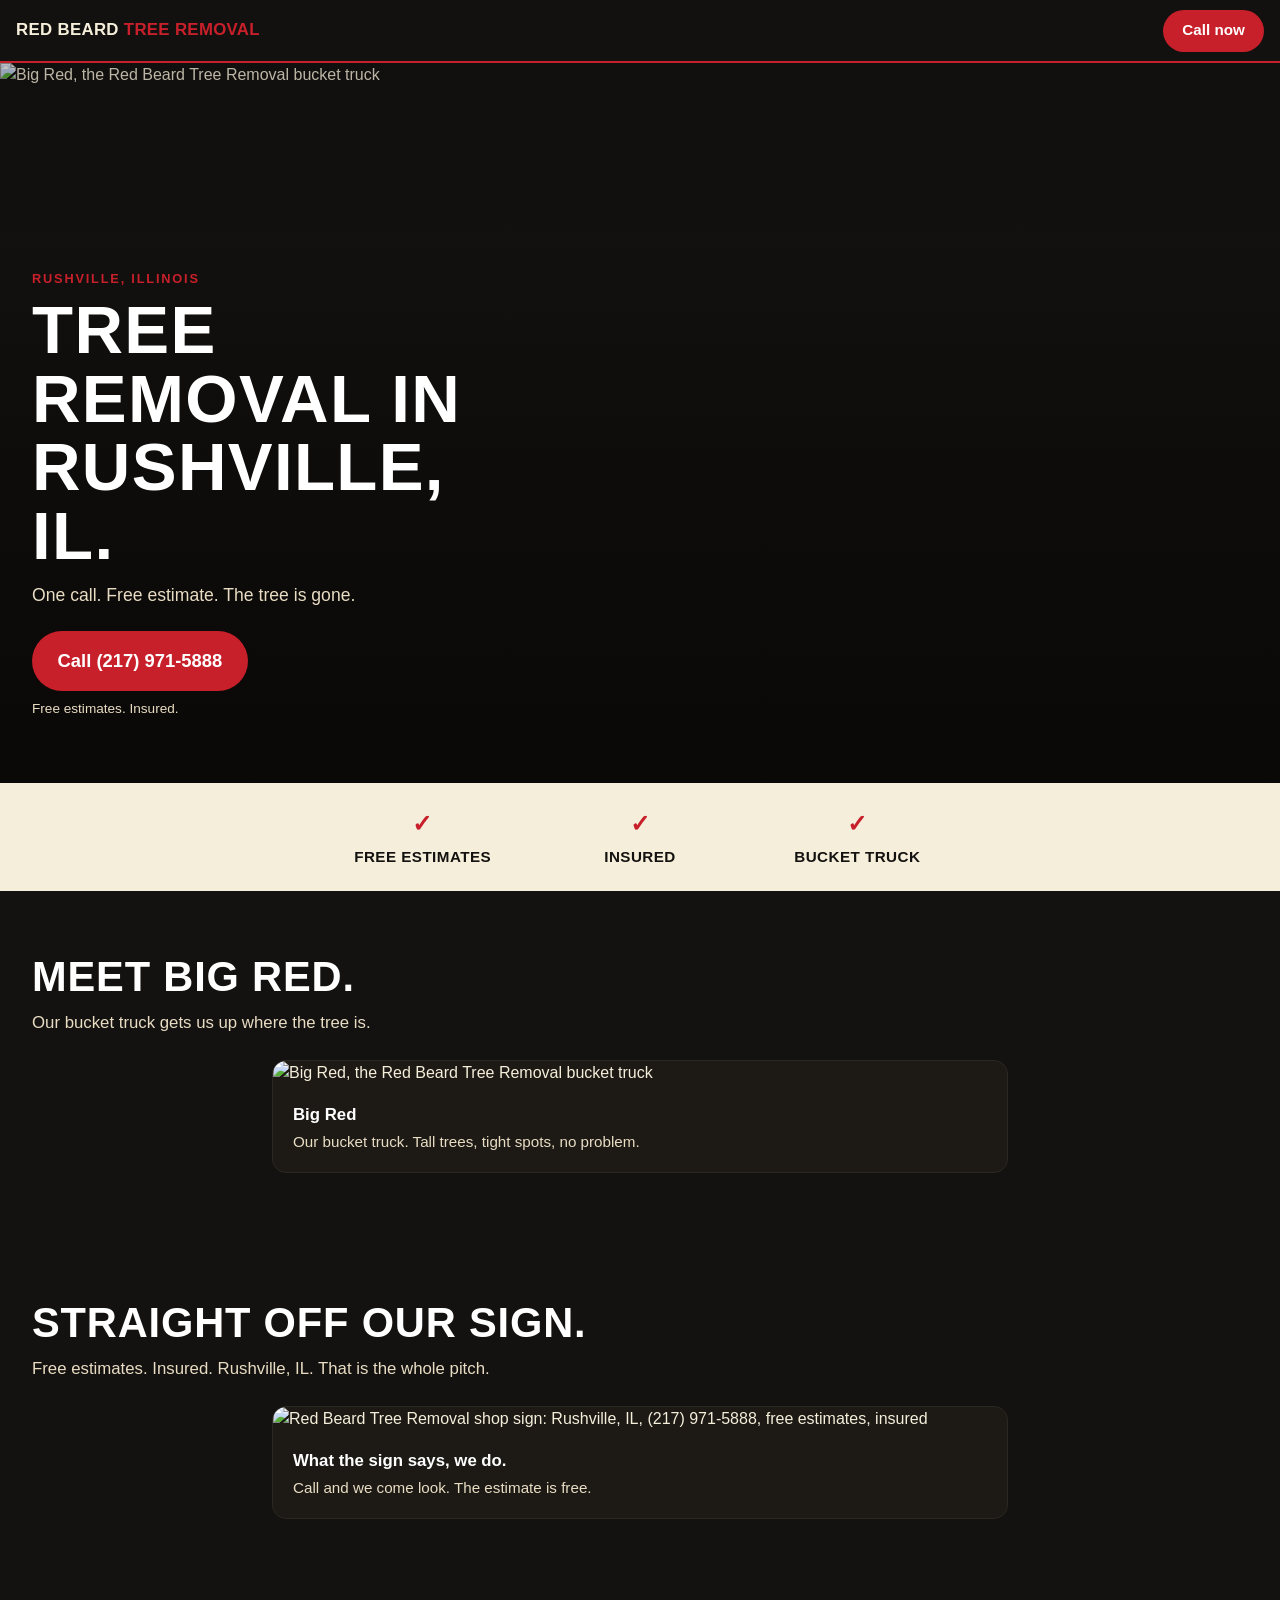
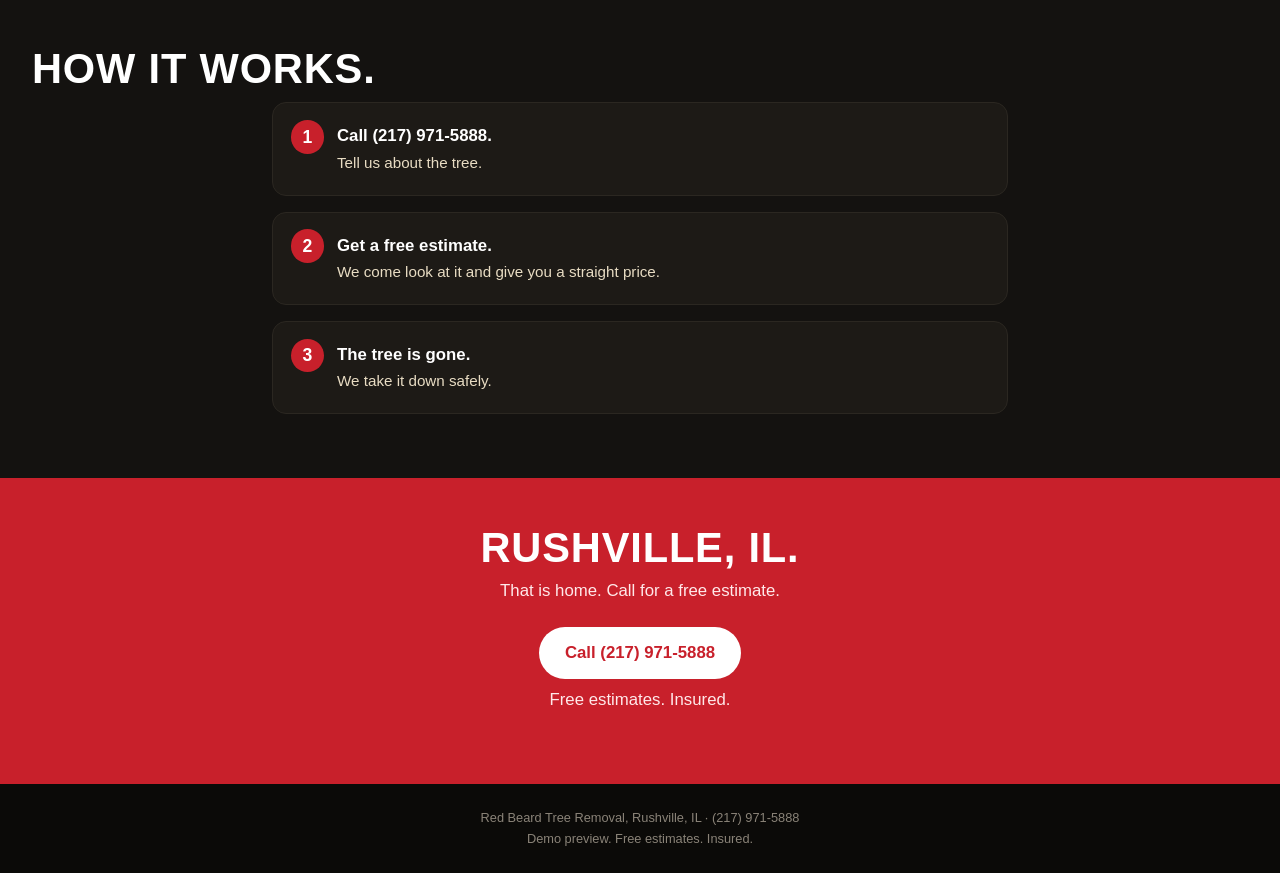
==== index.html @ f2ed649a "demo: index.html" ====
<!DOCTYPE html>
<html lang="en">
<head>
<meta charset="utf-8">
<meta name="viewport" content="width=device-width, initial-scale=1">
<title>Red Beard Tree Removal, Rushville IL. Free Estimates, Insured</title>
<meta name="description" content="Tree removal in Rushville, IL. Free estimates. Insured. Call (217) 971-5888.">
<style>
:root{
  --ink:#141210;
  --ink-soft:#1d1a16;
  --red:#c8202b;
  --red-dark:#9e1620;
  --cream:#f5eeda;
  --cream-dim:#e8dcc3;
  --paper:#faf6ea;
  --radius:14px;
}
*{box-sizing:border-box;margin:0;padding:0}
html{-webkit-text-size-adjust:100%}
body{
  font-family:-apple-system,BlinkMacSystemFont,"Segoe UI",Roboto,Helvetica,Arial,sans-serif;
  background:var(--ink);
  color:var(--cream);
  line-height:1.5;
}
.sign-font{
  font-family:"Arial Narrow","Helvetica Neue Condensed Bold",Impact,Haettenschweiler,"Franklin Gothic Medium",sans-serif;
  font-stretch:condensed;
  letter-spacing:.02em;
}

/* Sticky top bar: wordmark + always-visible call button (NOTHIN' pattern) */
.topbar{
  position:sticky;top:0;z-index:50;
  display:flex;align-items:center;justify-content:space-between;
  gap:.75rem;padding:.6rem 1rem;
  background:rgba(20,18,16,.96);
  border-bottom:2px solid var(--red);
}
.brand{font-size:1.05rem;font-weight:800;color:var(--cream);text-transform:uppercase;line-height:1.1}
.brand span{color:var(--red)}
.btn{
  display:inline-block;text-decoration:none;text-align:center;cursor:pointer;
  background:var(--red);color:#fff;font-weight:800;
  padding:.85rem 1.6rem;border-radius:999px;font-size:1.05rem;border:0;
  transition:background .15s ease;
}
.btn:hover,.btn:active{background:var(--red-dark)}
.btn-call{padding:.6rem 1.2rem;font-size:.95rem;white-space:nowrap}
.reassure{font-size:.85rem;color:var(--cream-dim);margin-top:.5rem}

/* Hero: their truck photo, full-bleed on mobile */
.hero{position:relative;min-height:88svh;display:flex;align-items:flex-end;overflow:hidden}
.hero img.hero-img{position:absolute;inset:0;width:100%;height:100%;object-fit:cover;object-position:center top}
.hero::after{
  content:"";position:absolute;inset:0;
  background:linear-gradient(to top,rgba(10,8,6,.94) 0%,rgba(10,8,6,.55) 45%,rgba(10,8,6,.15) 75%,rgba(10,8,6,.25) 100%);
}
.hero-copy{position:relative;z-index:2;padding:2rem 1.25rem 3rem;max-width:34rem}
.kicker{color:var(--red);font-weight:800;text-transform:uppercase;letter-spacing:.14em;font-size:.8rem;margin-bottom:.5rem}
h1{font-size:clamp(2.6rem,11vw,4.2rem);font-weight:800;line-height:1.02;text-transform:uppercase;color:#fff;margin-bottom:.75rem}
.hero-sub{font-size:1.1rem;color:var(--cream-dim);margin-bottom:1.4rem;max-width:26rem}
.hero-cta .btn{width:100%;font-size:1.15rem;padding:1rem 1.6rem}

/* Trust strip: only verified claims */
.trust{background:var(--cream);color:var(--ink);padding:1.4rem 1.25rem}
.trust ul{list-style:none;display:grid;grid-template-columns:1fr 1fr 1fr;gap:.75rem;max-width:46rem;margin:0 auto}
.trust li{text-align:center;font-weight:800;font-size:.95rem;text-transform:uppercase;letter-spacing:.03em}
.trust .tick{display:block;font-size:1.5rem;color:var(--red);margin-bottom:.25rem}

/* Sections */
.section{padding:3rem 1.25rem}
.section h2{font-size:clamp(1.8rem,7vw,2.6rem);font-weight:800;text-transform:uppercase;line-height:1.05;margin-bottom:.75rem;color:#fff}
.section p.lead{color:var(--cream-dim);font-size:1.05rem;max-width:34rem;margin-bottom:1.5rem}
.card{background:var(--ink-soft);border:1px solid #2b2721;border-radius:var(--radius);overflow:hidden;max-width:46rem;margin:0 auto}
.card img{display:block;width:100%;height:auto}
.card .cap{padding:1.1rem 1.25rem}
.card .cap strong{display:block;font-size:1.05rem;margin-bottom:.25rem;color:#fff}
.card .cap p{font-size:.95rem;color:var(--cream-dim)}

/* How it works */
.steps{list-style:none;counter-reset:step;display:grid;gap:1rem;max-width:46rem;margin:0 auto}
.steps li{background:var(--ink-soft);border:1px solid #2b2721;border-radius:var(--radius);padding:1.25rem 1.25rem 1.25rem 4rem;position:relative}
.steps li::before{
  counter-increment:step;content:counter(step);
  position:absolute;left:1.1rem;top:1.05rem;
  width:2.1rem;height:2.1rem;border-radius:50%;
  background:var(--red);color:#fff;font-weight:800;font-size:1.1rem;
  display:flex;align-items:center;justify-content:center;
}
.steps strong{display:block;color:#fff;font-size:1.05rem;margin-bottom:.2rem}
.steps p{font-size:.95rem;color:var(--cream-dim)}

/* Service area + final CTA */
.area{background:var(--red);color:#fff;text-align:center;padding:3rem 1.25rem}
.area h2{font-size:clamp(1.8rem,7vw,2.6rem);text-transform:uppercase;font-weight:800;line-height:1.05;margin-bottom:.5rem}
.area p{font-size:1.05rem;margin-bottom:1.5rem;color:#ffe9ea}
.area .btn{background:#fff;color:var(--red)}
.area .btn:hover{background:var(--cream)}
.area .reassure{color:#ffe9ea}

footer{background:#0b0a08;color:#8a8378;font-size:.8rem;text-align:center;padding:1.5rem 1.25rem;line-height:1.6}

@media(min-width:768px){
  .hero{min-height:80vh}
  .hero-copy{padding:3rem 2rem 4rem}
  .hero-cta .btn{width:auto}
  .section{padding:4rem 2rem}
  .trust ul{max-width:40rem}
}
</style>
</head>
<body>

<header class="topbar">
  <div class="brand sign-font">Red Beard <span>Tree Removal</span></div>
  <a class="btn btn-call" href="tel:+12179715888">Call now</a>
</header>

<main>
  <section class="hero">
    <img class="hero-img" src="assets/big-red-hero.png" alt="Big Red, the Red Beard Tree Removal bucket truck" fetchpriority="high">
    <div class="hero-copy">
      <p class="kicker sign-font">Rushville, Illinois</p>
      <h1 class="sign-font">Tree removal in Rushville, IL.</h1>
      <p class="hero-sub">One call. Free estimate. The tree is gone.</p>
      <div class="hero-cta">
        <a class="btn" href="tel:+12179715888">Call (217) 971-5888</a>
        <p class="reassure">Free estimates. Insured.</p>
      </div>
    </div>
  </section>

  <section class="trust" aria-label="What you get">
    <ul class="sign-font">
      <li><span class="tick" aria-hidden="true">✓</span>Free estimates</li>
      <li><span class="tick" aria-hidden="true">✓</span>Insured</li>
      <li><span class="tick" aria-hidden="true">✓</span>Bucket truck</li>
    </ul>
  </section>

  <section class="section">
    <h2 class="sign-font">Meet Big Red.</h2>
    <p class="lead">Our bucket truck gets us up where the tree is.</p>
    <div class="card">
      <img src="assets/big-red-hero.png" alt="Big Red, the Red Beard Tree Removal bucket truck" loading="lazy">
      <div class="cap">
        <strong>Big Red</strong>
        <p>Our bucket truck. Tall trees, tight spots, no problem.</p>
      </div>
    </div>
  </section>

  <section class="section">
    <h2 class="sign-font">Straight off our sign.</h2>
    <p class="lead">Free estimates. Insured. Rushville, IL. That is the whole pitch.</p>
    <div class="card">
      <img src="assets/shop-sign-crop.png" alt="Red Beard Tree Removal shop sign: Rushville, IL, (217) 971-5888, free estimates, insured" loading="lazy">
      <div class="cap">
        <strong>What the sign says, we do.</strong>
        <p>Call and we come look. The estimate is free.</p>
      </div>
    </div>
  </section>

  <section class="section">
    <h2 class="sign-font">How it works.</h2>
    <ol class="steps">
      <li>
        <strong>Call (217) 971-5888.</strong>
        <p>Tell us about the tree.</p>
      </li>
      <li>
        <strong>Get a free estimate.</strong>
        <p>We come look at it and give you a straight price.</p>
      </li>
      <li>
        <strong>The tree is gone.</strong>
        <p>We take it down safely.</p>
      </li>
    </ol>
  </section>

  <section class="area">
    <h2 class="sign-font">Rushville, IL.</h2>
    <p>That is home. Call for a free estimate.</p>
    <a class="btn" href="tel:+12179715888">Call (217) 971-5888</a>
    <p class="reassure">Free estimates. Insured.</p>
  </section>
</main>

<footer>
  Red Beard Tree Removal, Rushville, IL &middot; (217) 971-5888<br>
  Demo preview. Free estimates. Insured.
</footer>

</body>
</html>
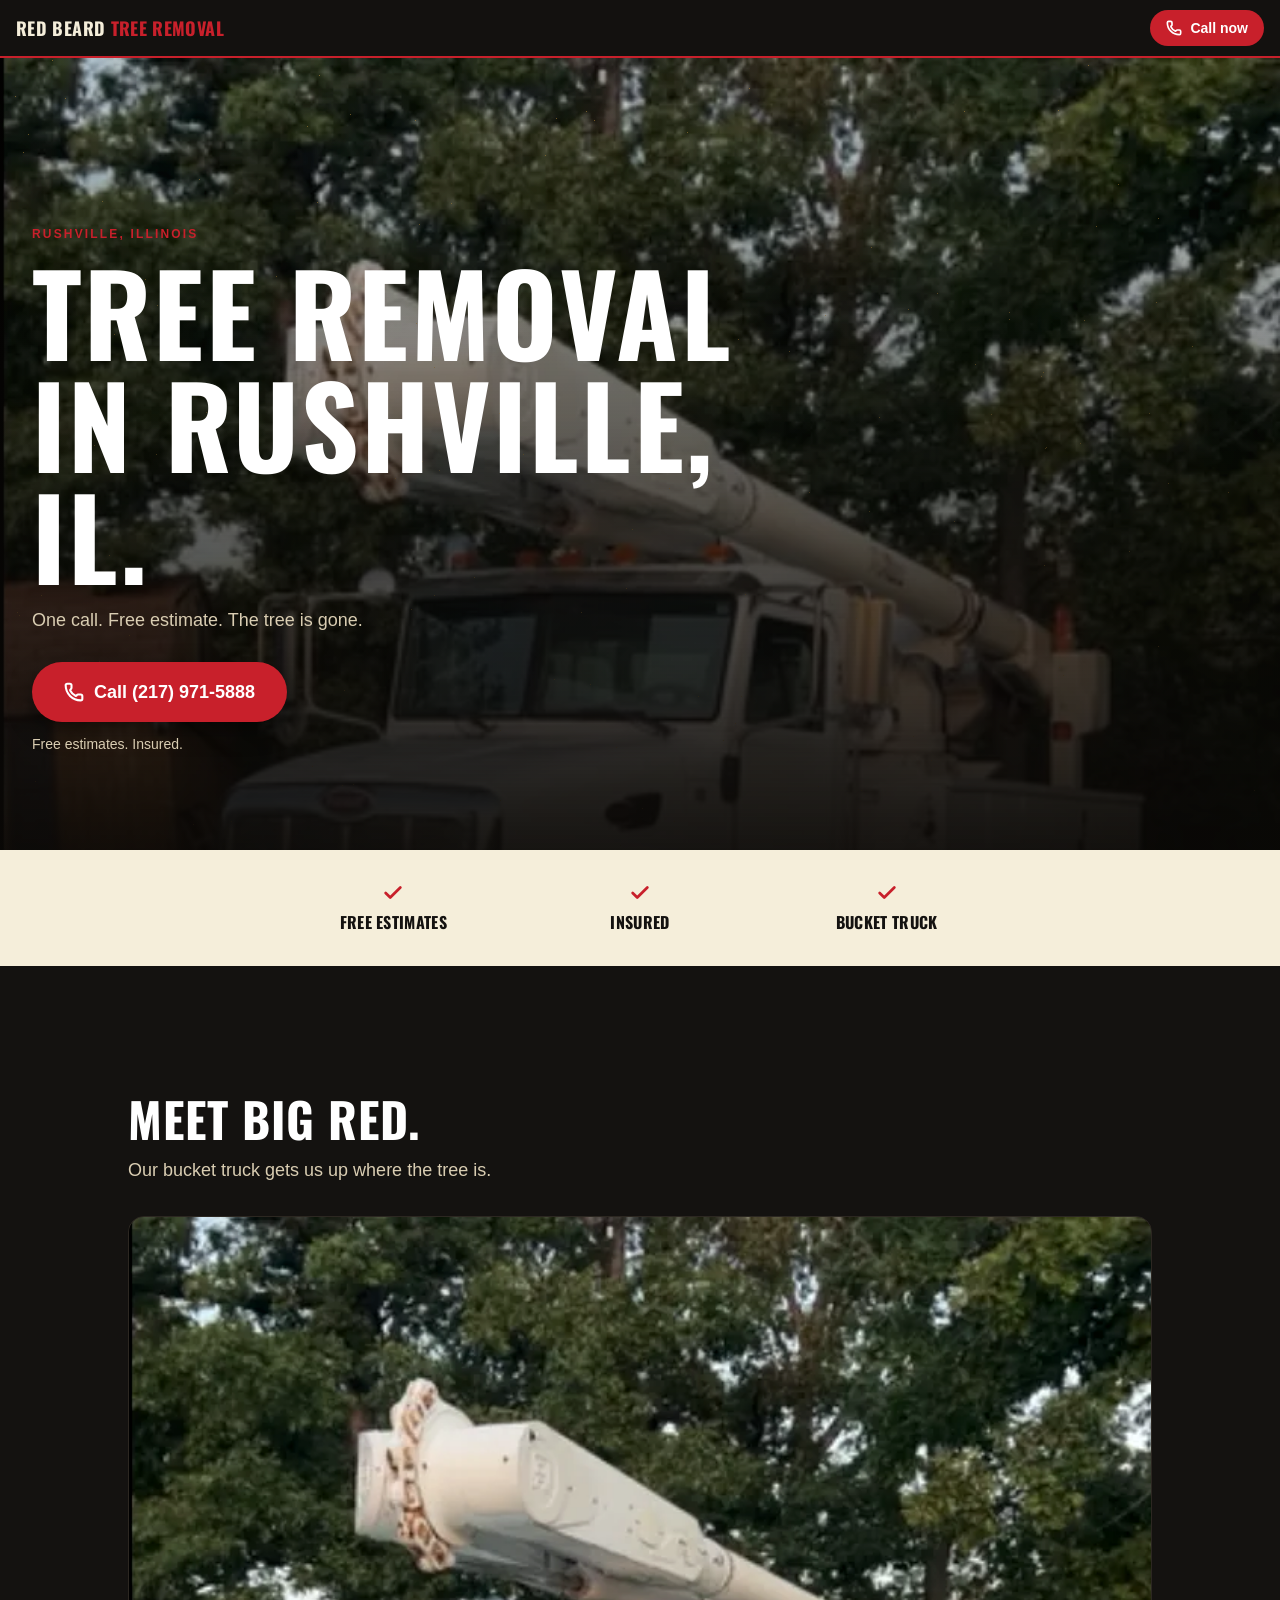
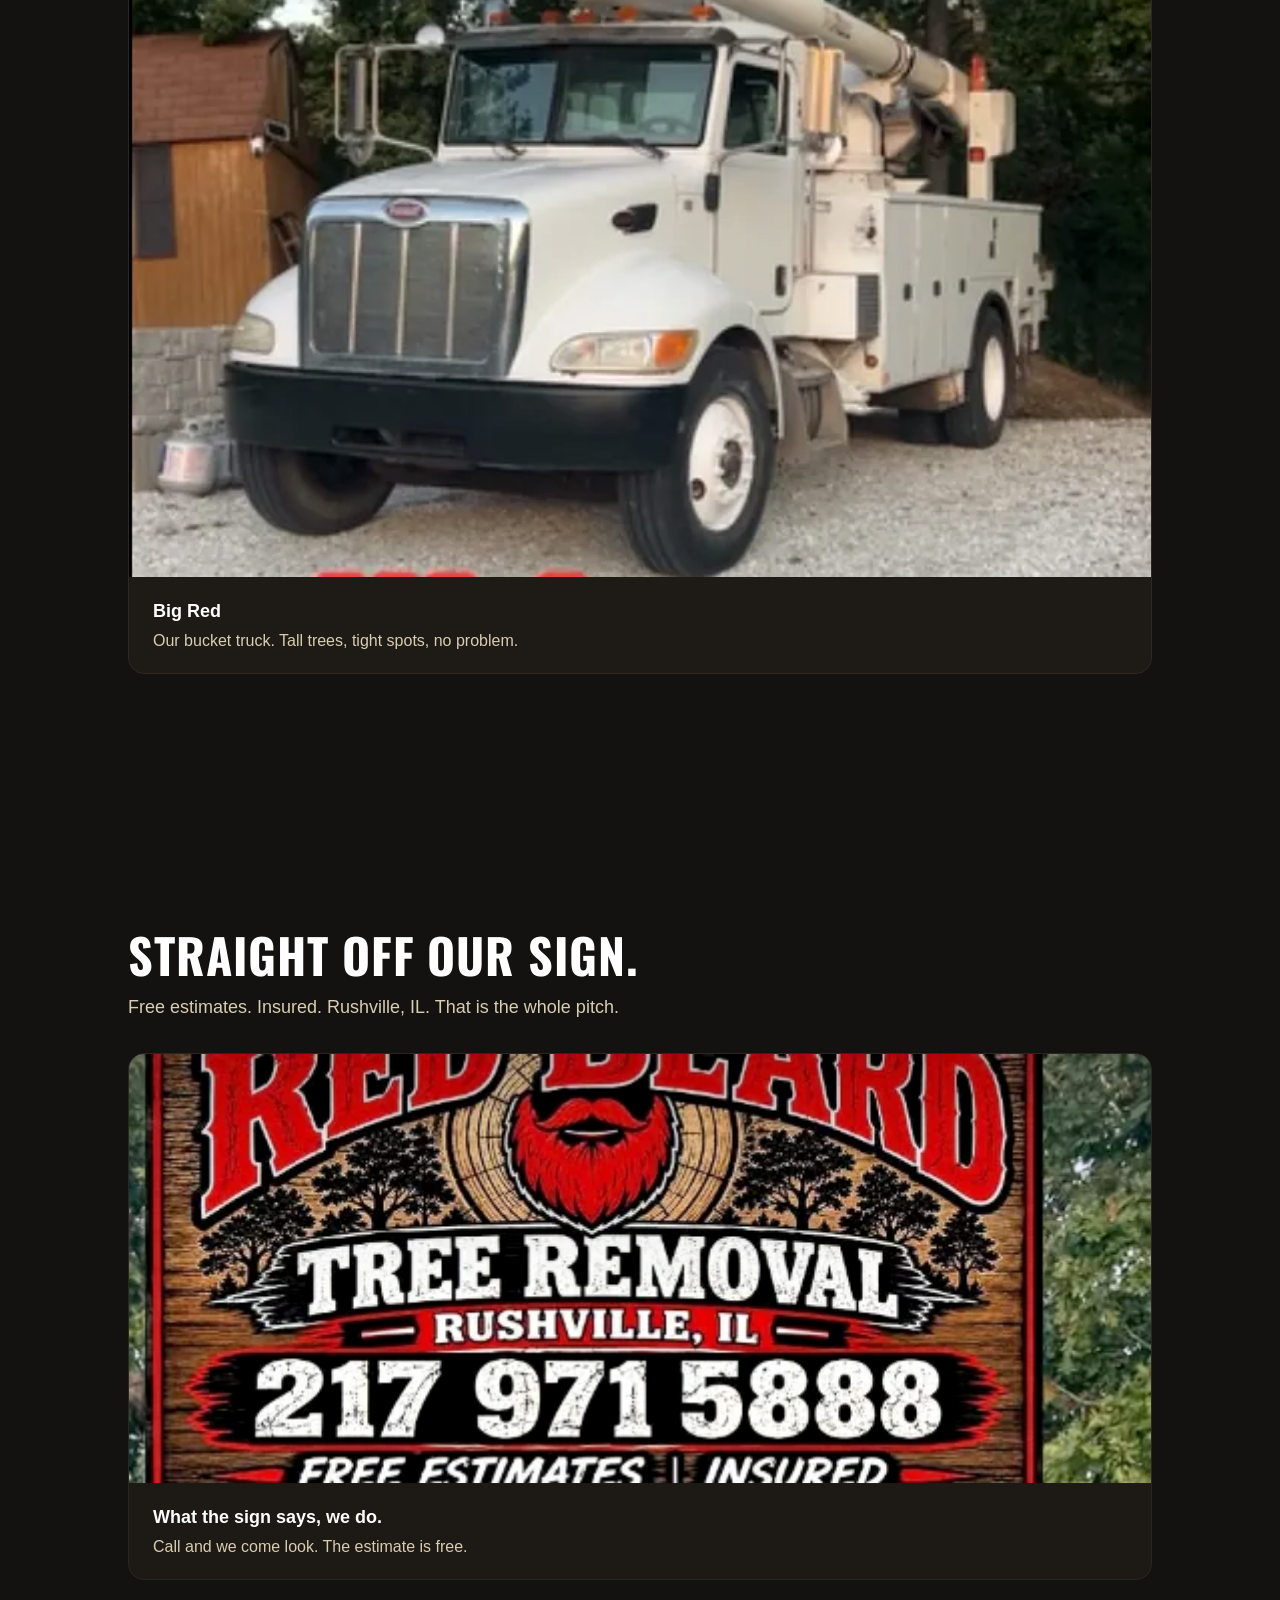
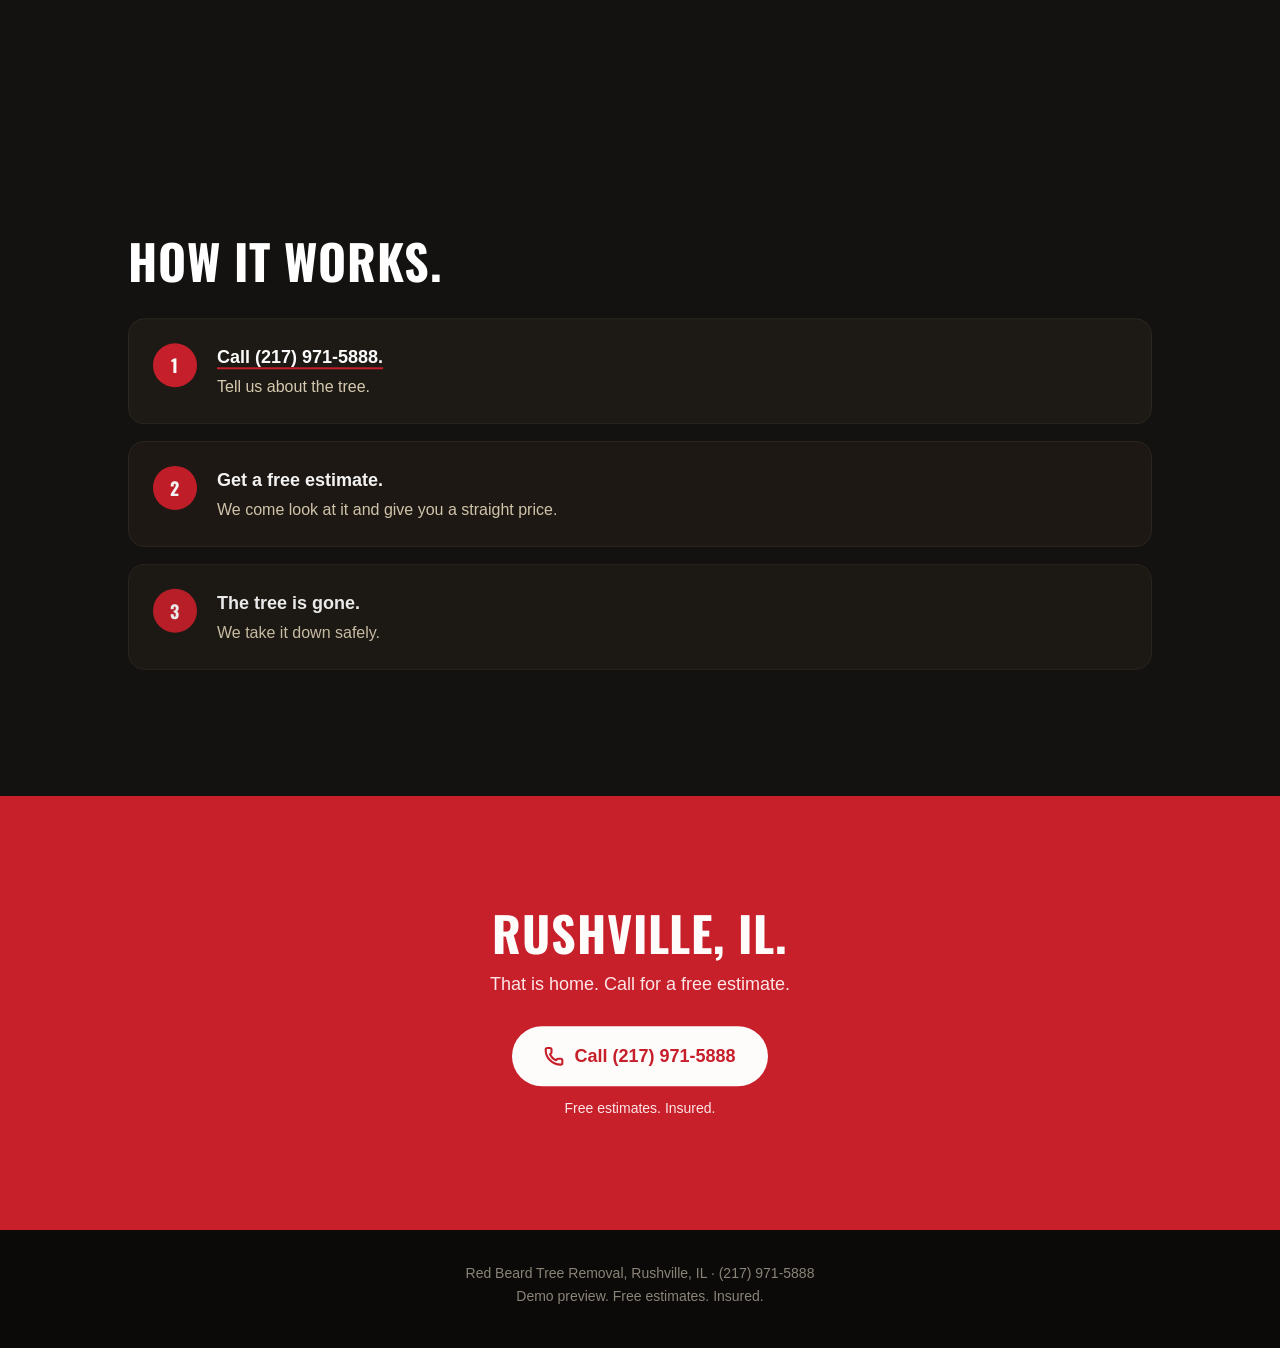
==== commit fc2359fd: "premium rebuild: index.html" ====
--- a/index.html
+++ b/index.html
@@ -1,199 +1 @@
-<!DOCTYPE html>
-<html lang="en">
-<head>
-<meta charset="utf-8">
-<meta name="viewport" content="width=device-width, initial-scale=1">
-<title>Red Beard Tree Removal, Rushville IL. Free Estimates, Insured</title>
-<meta name="description" content="Tree removal in Rushville, IL. Free estimates. Insured. Call (217) 971-5888.">
-<style>
-:root{
-  --ink:#141210;
-  --ink-soft:#1d1a16;
-  --red:#c8202b;
-  --red-dark:#9e1620;
-  --cream:#f5eeda;
-  --cream-dim:#e8dcc3;
-  --paper:#faf6ea;
-  --radius:14px;
-}
-*{box-sizing:border-box;margin:0;padding:0}
-html{-webkit-text-size-adjust:100%}
-body{
-  font-family:-apple-system,BlinkMacSystemFont,"Segoe UI",Roboto,Helvetica,Arial,sans-serif;
-  background:var(--ink);
-  color:var(--cream);
-  line-height:1.5;
-}
-.sign-font{
-  font-family:"Arial Narrow","Helvetica Neue Condensed Bold",Impact,Haettenschweiler,"Franklin Gothic Medium",sans-serif;
-  font-stretch:condensed;
-  letter-spacing:.02em;
-}
-
-/* Sticky top bar: wordmark + always-visible call button (NOTHIN' pattern) */
-.topbar{
-  position:sticky;top:0;z-index:50;
-  display:flex;align-items:center;justify-content:space-between;
-  gap:.75rem;padding:.6rem 1rem;
-  background:rgba(20,18,16,.96);
-  border-bottom:2px solid var(--red);
-}
-.brand{font-size:1.05rem;font-weight:800;color:var(--cream);text-transform:uppercase;line-height:1.1}
-.brand span{color:var(--red)}
-.btn{
-  display:inline-block;text-decoration:none;text-align:center;cursor:pointer;
-  background:var(--red);color:#fff;font-weight:800;
-  padding:.85rem 1.6rem;border-radius:999px;font-size:1.05rem;border:0;
-  transition:background .15s ease;
-}
-.btn:hover,.btn:active{background:var(--red-dark)}
-.btn-call{padding:.6rem 1.2rem;font-size:.95rem;white-space:nowrap}
-.reassure{font-size:.85rem;color:var(--cream-dim);margin-top:.5rem}
-
-/* Hero: their truck photo, full-bleed on mobile */
-.hero{position:relative;min-height:88svh;display:flex;align-items:flex-end;overflow:hidden}
-.hero img.hero-img{position:absolute;inset:0;width:100%;height:100%;object-fit:cover;object-position:center top}
-.hero::after{
-  content:"";position:absolute;inset:0;
-  background:linear-gradient(to top,rgba(10,8,6,.94) 0%,rgba(10,8,6,.55) 45%,rgba(10,8,6,.15) 75%,rgba(10,8,6,.25) 100%);
-}
-.hero-copy{position:relative;z-index:2;padding:2rem 1.25rem 3rem;max-width:34rem}
-.kicker{color:var(--red);font-weight:800;text-transform:uppercase;letter-spacing:.14em;font-size:.8rem;margin-bottom:.5rem}
-h1{font-size:clamp(2.6rem,11vw,4.2rem);font-weight:800;line-height:1.02;text-transform:uppercase;color:#fff;margin-bottom:.75rem}
-.hero-sub{font-size:1.1rem;color:var(--cream-dim);margin-bottom:1.4rem;max-width:26rem}
-.hero-cta .btn{width:100%;font-size:1.15rem;padding:1rem 1.6rem}
-
-/* Trust strip: only verified claims */
-.trust{background:var(--cream);color:var(--ink);padding:1.4rem 1.25rem}
-.trust ul{list-style:none;display:grid;grid-template-columns:1fr 1fr 1fr;gap:.75rem;max-width:46rem;margin:0 auto}
-.trust li{text-align:center;font-weight:800;font-size:.95rem;text-transform:uppercase;letter-spacing:.03em}
-.trust .tick{display:block;font-size:1.5rem;color:var(--red);margin-bottom:.25rem}
-
-/* Sections */
-.section{padding:3rem 1.25rem}
-.section h2{font-size:clamp(1.8rem,7vw,2.6rem);font-weight:800;text-transform:uppercase;line-height:1.05;margin-bottom:.75rem;color:#fff}
-.section p.lead{color:var(--cream-dim);font-size:1.05rem;max-width:34rem;margin-bottom:1.5rem}
-.card{background:var(--ink-soft);border:1px solid #2b2721;border-radius:var(--radius);overflow:hidden;max-width:46rem;margin:0 auto}
-.card img{display:block;width:100%;height:auto}
-.card .cap{padding:1.1rem 1.25rem}
-.card .cap strong{display:block;font-size:1.05rem;margin-bottom:.25rem;color:#fff}
-.card .cap p{font-size:.95rem;color:var(--cream-dim)}
-
-/* How it works */
-.steps{list-style:none;counter-reset:step;display:grid;gap:1rem;max-width:46rem;margin:0 auto}
-.steps li{background:var(--ink-soft);border:1px solid #2b2721;border-radius:var(--radius);padding:1.25rem 1.25rem 1.25rem 4rem;position:relative}
-.steps li::before{
-  counter-increment:step;content:counter(step);
-  position:absolute;left:1.1rem;top:1.05rem;
-  width:2.1rem;height:2.1rem;border-radius:50%;
-  background:var(--red);color:#fff;font-weight:800;font-size:1.1rem;
-  display:flex;align-items:center;justify-content:center;
-}
-.steps strong{display:block;color:#fff;font-size:1.05rem;margin-bottom:.2rem}
-.steps p{font-size:.95rem;color:var(--cream-dim)}
-
-/* Service area + final CTA */
-.area{background:var(--red);color:#fff;text-align:center;padding:3rem 1.25rem}
-.area h2{font-size:clamp(1.8rem,7vw,2.6rem);text-transform:uppercase;font-weight:800;line-height:1.05;margin-bottom:.5rem}
-.area p{font-size:1.05rem;margin-bottom:1.5rem;color:#ffe9ea}
-.area .btn{background:#fff;color:var(--red)}
-.area .btn:hover{background:var(--cream)}
-.area .reassure{color:#ffe9ea}
-
-footer{background:#0b0a08;color:#8a8378;font-size:.8rem;text-align:center;padding:1.5rem 1.25rem;line-height:1.6}
-
-@media(min-width:768px){
-  .hero{min-height:80vh}
-  .hero-copy{padding:3rem 2rem 4rem}
-  .hero-cta .btn{width:auto}
-  .section{padding:4rem 2rem}
-  .trust ul{max-width:40rem}
-}
-</style>
-</head>
-<body>
-
-<header class="topbar">
-  <div class="brand sign-font">Red Beard <span>Tree Removal</span></div>
-  <a class="btn btn-call" href="tel:+12179715888">Call now</a>
-</header>
-
-<main>
-  <section class="hero">
-    <img class="hero-img" src="assets/big-red-hero.png" alt="Big Red, the Red Beard Tree Removal bucket truck" fetchpriority="high">
-    <div class="hero-copy">
-      <p class="kicker sign-font">Rushville, Illinois</p>
-      <h1 class="sign-font">Tree removal in Rushville, IL.</h1>
-      <p class="hero-sub">One call. Free estimate. The tree is gone.</p>
-      <div class="hero-cta">
-        <a class="btn" href="tel:+12179715888">Call (217) 971-5888</a>
-        <p class="reassure">Free estimates. Insured.</p>
-      </div>
-    </div>
-  </section>
-
-  <section class="trust" aria-label="What you get">
-    <ul class="sign-font">
-      <li><span class="tick" aria-hidden="true">✓</span>Free estimates</li>
-      <li><span class="tick" aria-hidden="true">✓</span>Insured</li>
-      <li><span class="tick" aria-hidden="true">✓</span>Bucket truck</li>
-    </ul>
-  </section>
-
-  <section class="section">
-    <h2 class="sign-font">Meet Big Red.</h2>
-    <p class="lead">Our bucket truck gets us up where the tree is.</p>
-    <div class="card">
-      <img src="assets/big-red-hero.png" alt="Big Red, the Red Beard Tree Removal bucket truck" loading="lazy">
-      <div class="cap">
-        <strong>Big Red</strong>
-        <p>Our bucket truck. Tall trees, tight spots, no problem.</p>
-      </div>
-    </div>
-  </section>
-
-  <section class="section">
-    <h2 class="sign-font">Straight off our sign.</h2>
-    <p class="lead">Free estimates. Insured. Rushville, IL. That is the whole pitch.</p>
-    <div class="card">
-      <img src="assets/shop-sign-crop.png" alt="Red Beard Tree Removal shop sign: Rushville, IL, (217) 971-5888, free estimates, insured" loading="lazy">
-      <div class="cap">
-        <strong>What the sign says, we do.</strong>
-        <p>Call and we come look. The estimate is free.</p>
-      </div>
-    </div>
-  </section>
-
-  <section class="section">
-    <h2 class="sign-font">How it works.</h2>
-    <ol class="steps">
-      <li>
-        <strong>Call (217) 971-5888.</strong>
-        <p>Tell us about the tree.</p>
-      </li>
-      <li>
-        <strong>Get a free estimate.</strong>
-        <p>We come look at it and give you a straight price.</p>
-      </li>
-      <li>
-        <strong>The tree is gone.</strong>
-        <p>We take it down safely.</p>
-      </li>
-    </ol>
-  </section>
-
-  <section class="area">
-    <h2 class="sign-font">Rushville, IL.</h2>
-    <p>That is home. Call for a free estimate.</p>
-    <a class="btn" href="tel:+12179715888">Call (217) 971-5888</a>
-    <p class="reassure">Free estimates. Insured.</p>
-  </section>
-</main>
-
-<footer>
-  Red Beard Tree Removal, Rushville, IL &middot; (217) 971-5888<br>
-  Demo preview. Free estimates. Insured.
-</footer>
-
-</body>
-</html>
+<!DOCTYPE html><!--fqvSGVz_KKz62rhoS7ZrN--><html lang="en" class="__variable_fee10a"><head><meta charSet="utf-8"/><meta name="viewport" content="width=device-width, initial-scale=1"/><link rel="preload" href="/_next/static/media/9d12c80ad321ecaa-s.p.woff2" as="font" crossorigin="" type="font/woff2"/><link rel="preload" as="image" href="/assets/big-red-hero.webp"/><link rel="stylesheet" href="/_next/static/css/cdfeb8fd1ed14731.css" data-precedence="next"/><link rel="preload" as="script" fetchPriority="low" href="/_next/static/chunks/webpack-4205314629d40933.js"/><script src="/_next/static/chunks/4bd1b696-c023c6e3521b1417.js" async=""></script><script src="/_next/static/chunks/255-09fb0d129bb12f51.js" async=""></script><script src="/_next/static/chunks/main-app-bfc468fa54396515.js" async=""></script><script src="/_next/static/chunks/c15bf2b0-52e8419f34af26ab.js" async=""></script><script src="/_next/static/chunks/238-33cfe7f9b19fa0cd.js" async=""></script><script src="/_next/static/chunks/app/page-c8cabe7c331186fa.js" async=""></script><meta name="next-size-adjust" content=""/><title>Red Beard Tree Removal, Rushville IL. Free Estimates, Insured</title><meta name="description" content="Tree removal in Rushville, IL. Free estimates. Insured. Call (217) 971-5888."/><link rel="icon" href="/icon.svg?a310b2d7cf198dcb" type="image/svg+xml" sizes="any"/><script src="/_next/static/chunks/polyfills-42372ed130431b0a.js" noModule=""></script></head><body class="font-body bg-ink text-cream antialiased"><div hidden=""><!--$--><!--/$--></div><header class="sticky top-0 z-50 flex items-center justify-between gap-3 border-b-2 border-signal bg-ink/95 px-4 py-2.5 backdrop-blur-sm"><div class="font-display text-lg font-bold uppercase leading-tight text-cream">Red Beard <span class="text-signal">Tree Removal</span></div><a href="tel:+12179715888" class="inline-flex items-center gap-2 whitespace-nowrap rounded-full bg-signal px-4 py-2 text-sm font-extrabold text-white transition-colors hover:bg-signaldeep" aria-label="Call Red Beard Tree Removal at (217) 971-5888"><svg xmlns="http://www.w3.org/2000/svg" width="16" height="16" viewBox="0 0 24 24" fill="none" stroke="currentColor" stroke-width="2.5" stroke-linecap="round" stroke-linejoin="round" class="lucide lucide-phone" aria-hidden="true"><path d="M13.832 16.568a1 1 0 0 0 1.213-.303l.355-.465A2 2 0 0 1 17 15h3a2 2 0 0 1 2 2v3a2 2 0 0 1-2 2A18 18 0 0 1 2 4a2 2 0 0 1 2-2h3a2 2 0 0 1 2 2v3a2 2 0 0 1-.8 1.6l-.468.351a1 1 0 0 0-.292 1.233 14 14 0 0 0 6.392 6.384"></path></svg>Call now</a></header><main><section class="relative flex min-h-[88svh] items-end overflow-hidden"><div class="hero-img absolute inset-0"><img alt="Big Red, the Red Beard Tree Removal bucket truck" decoding="async" data-nimg="fill" class="graded object-cover object-top" style="position:absolute;height:100%;width:100%;left:0;top:0;right:0;bottom:0;color:transparent" src="/assets/big-red-hero.webp"/></div><div class="hero-scrim absolute inset-0" style="background:linear-gradient(180deg, rgba(10,8,6,.18) 0%, rgba(10,8,6,.62) 55%, rgba(10,8,6,.94) 100%)"></div><div class="relative z-10 mx-auto w-full max-w-7xl px-5 pb-16 pt-8 md:px-8 md:pb-24"><p class="hero-item mb-3 text-xs font-extrabold uppercase tracking-[0.18em] text-signal">Rushville, Illinois</p><h1 class="hero-item font-display max-w-3xl text-[clamp(3rem,12vw,7rem)] font-bold uppercase leading-[1.0] text-white">Tree removal<br/>in Rushville, IL.</h1><p class="hero-item mt-4 max-w-xl text-lg text-creamdim">One call. Free estimate. The tree is gone.</p><div class="hero-item mt-7"><a href="tel:+12179715888" class="inline-flex w-full items-center justify-center gap-2.5 rounded-full bg-signal px-8 py-4 text-lg font-extrabold text-white shadow-[0_8px_24px_rgba(0,0,0,0.45)] transition-colors hover:bg-signaldeep active:scale-[0.98] md:w-auto" aria-label="Call Red Beard Tree Removal at (217) 971-5888"><svg xmlns="http://www.w3.org/2000/svg" width="20" height="20" viewBox="0 0 24 24" fill="none" stroke="currentColor" stroke-width="2.5" stroke-linecap="round" stroke-linejoin="round" class="lucide lucide-phone" aria-hidden="true"><path d="M13.832 16.568a1 1 0 0 0 1.213-.303l.355-.465A2 2 0 0 1 17 15h3a2 2 0 0 1 2 2v3a2 2 0 0 1-2 2A18 18 0 0 1 2 4a2 2 0 0 1 2-2h3a2 2 0 0 1 2 2v3a2 2 0 0 1-.8 1.6l-.468.351a1 1 0 0 0-.292 1.233 14 14 0 0 0 6.392 6.384"></path></svg>Call <!-- -->(217) 971-5888</a><p class="mt-3 text-sm text-creamdim">Free estimates. Insured.</p></div></div></section><section aria-label="What you get" class="bg-cream text-ink"><div><ul class="mx-auto grid max-w-3xl grid-cols-3 gap-3 px-5 py-7 md:py-8"><li class="text-center font-display text-sm font-bold uppercase tracking-wide md:text-base"><svg xmlns="http://www.w3.org/2000/svg" width="22" height="22" viewBox="0 0 24 24" fill="none" stroke="currentColor" stroke-width="3" stroke-linecap="round" stroke-linejoin="round" class="lucide lucide-check mx-auto mb-1.5 text-signal" aria-hidden="true"><path d="M20 6 9 17l-5-5"></path></svg>Free estimates</li><li class="text-center font-display text-sm font-bold uppercase tracking-wide md:text-base"><svg xmlns="http://www.w3.org/2000/svg" width="22" height="22" viewBox="0 0 24 24" fill="none" stroke="currentColor" stroke-width="3" stroke-linecap="round" stroke-linejoin="round" class="lucide lucide-check mx-auto mb-1.5 text-signal" aria-hidden="true"><path d="M20 6 9 17l-5-5"></path></svg>Insured</li><li class="text-center font-display text-sm font-bold uppercase tracking-wide md:text-base"><svg xmlns="http://www.w3.org/2000/svg" width="22" height="22" viewBox="0 0 24 24" fill="none" stroke="currentColor" stroke-width="3" stroke-linecap="round" stroke-linejoin="round" class="lucide lucide-check mx-auto mb-1.5 text-signal" aria-hidden="true"><path d="M20 6 9 17l-5-5"></path></svg>Bucket truck</li></ul></div></section><section class="px-5 py-16 md:px-8 md:py-32"><div class="mx-auto max-w-5xl"><div><h2 class="font-display text-[clamp(2rem,7vw,3rem)] font-bold uppercase leading-[1.05] text-white">Meet Big Red.</h2><p class="mt-3 max-w-xl text-lg text-creamdim">Our bucket truck gets us up where the tree is.</p></div><div><figure class="mt-8 overflow-hidden rounded-2xl border border-line bg-ink2"><img alt="Big Red, the Red Beard Tree Removal bucket truck" loading="lazy" width="676" height="635" decoding="async" data-nimg="1" class="graded h-auto w-full" style="color:transparent" src="/assets/big-red-hero.webp"/><figcaption class="px-6 py-5"><strong class="block text-lg text-white">Big Red</strong><p class="mt-1 text-creamdim">Our bucket truck. Tall trees, tight spots, no problem.</p></figcaption></figure></div></div></section><section class="px-5 py-16 md:px-8 md:py-32"><div class="mx-auto max-w-5xl"><div><h2 class="font-display text-[clamp(2rem,7vw,3rem)] font-bold uppercase leading-[1.05] text-white">Straight off our sign.</h2><p class="mt-3 max-w-xl text-lg text-creamdim">Free estimates. Insured. Rushville, IL. That is the whole pitch.</p></div><div><figure class="mt-8 overflow-hidden rounded-2xl border border-line bg-ink2"><img alt="Red Beard Tree Removal shop sign: Rushville, IL, (217) 971-5888, free estimates, insured" loading="lazy" width="510" height="214" decoding="async" data-nimg="1" class="graded h-auto w-full" style="color:transparent" src="/assets/shop-sign-crop.webp"/><figcaption class="px-6 py-5"><strong class="block text-lg text-white">What the sign says, we do.</strong><p class="mt-1 text-creamdim">Call and we come look. The estimate is free.</p></figcaption></figure></div></div></section><section class="px-5 py-16 md:px-8 md:py-32"><div class="mx-auto max-w-5xl"><div><h2 class="font-display text-[clamp(2rem,7vw,3rem)] font-bold uppercase leading-[1.05] text-white">How it works.</h2></div><ol class="mt-8 grid gap-4"><div><li class="flex items-start gap-5 rounded-2xl border border-line bg-ink2 p-6"><span aria-hidden="true" class="flex h-11 w-11 shrink-0 items-center justify-center rounded-full bg-signal font-display text-lg font-bold text-white">1</span><div><strong class="block text-lg text-white"><a href="tel:+12179715888" class="underline decoration-signal decoration-2 underline-offset-4">Call (217) 971-5888.</a></strong><p class="mt-1 text-creamdim">Tell us about the tree.</p></div></li></div><div><li class="flex items-start gap-5 rounded-2xl border border-line bg-ink2 p-6"><span aria-hidden="true" class="flex h-11 w-11 shrink-0 items-center justify-center rounded-full bg-signal font-display text-lg font-bold text-white">2</span><div><strong class="block text-lg text-white">Get a free estimate.</strong><p class="mt-1 text-creamdim">We come look at it and give you a straight price.</p></div></li></div><div><li class="flex items-start gap-5 rounded-2xl border border-line bg-ink2 p-6"><span aria-hidden="true" class="flex h-11 w-11 shrink-0 items-center justify-center rounded-full bg-signal font-display text-lg font-bold text-white">3</span><div><strong class="block text-lg text-white">The tree is gone.</strong><p class="mt-1 text-creamdim">We take it down safely.</p></div></li></div></ol></div></section><section class="bg-signal px-5 py-16 text-center text-white md:py-28"><div><h2 class="font-display text-[clamp(2rem,7vw,3rem)] font-bold uppercase leading-[1.05]">Rushville, IL.</h2><p class="mx-auto mt-3 max-w-xl text-lg text-[#ffe9ea]">That is home. Call for a free estimate.</p><div class="mt-7"><a href="tel:+12179715888" class="inline-flex w-full items-center justify-center gap-2.5 rounded-full bg-white px-8 py-4 text-lg font-extrabold text-signal transition-colors hover:bg-cream active:scale-[0.98] md:w-auto" aria-label="Call Red Beard Tree Removal at (217) 971-5888"><svg xmlns="http://www.w3.org/2000/svg" width="20" height="20" viewBox="0 0 24 24" fill="none" stroke="currentColor" stroke-width="2.5" stroke-linecap="round" stroke-linejoin="round" class="lucide lucide-phone" aria-hidden="true"><path d="M13.832 16.568a1 1 0 0 0 1.213-.303l.355-.465A2 2 0 0 1 17 15h3a2 2 0 0 1 2 2v3a2 2 0 0 1-2 2A18 18 0 0 1 2 4a2 2 0 0 1 2-2h3a2 2 0 0 1 2 2v3a2 2 0 0 1-.8 1.6l-.468.351a1 1 0 0 0-.292 1.233 14 14 0 0 0 6.392 6.384"></path></svg>Call <!-- -->(217) 971-5888</a><p class="mt-3 text-sm text-[#ffe9ea]">Free estimates. Insured.</p></div></div></section></main><footer class="bg-[#0b0a08] px-5 pb-28 pt-8 text-center text-sm leading-relaxed text-[#8a8378] md:pb-10">Red Beard Tree Removal, Rushville, IL · <!-- -->(217) 971-5888<br/>Demo preview. Free estimates. Insured.</footer><div class="fixed inset-x-0 bottom-0 z-50 transition-transform duration-300 md:hidden translate-y-full" style="padding-bottom:env(safe-area-inset-bottom)"><a href="tel:+12179715888" class="flex items-center justify-center gap-2.5 bg-signal px-6 py-4 text-lg font-extrabold text-white shadow-[0_-8px_24px_rgba(0,0,0,0.45)]" aria-label="Call Red Beard Tree Removal at (217) 971-5888"><svg xmlns="http://www.w3.org/2000/svg" width="20" height="20" viewBox="0 0 24 24" fill="none" stroke="currentColor" stroke-width="2.5" stroke-linecap="round" stroke-linejoin="round" class="lucide lucide-phone" aria-hidden="true"><path d="M13.832 16.568a1 1 0 0 0 1.213-.303l.355-.465A2 2 0 0 1 17 15h3a2 2 0 0 1 2 2v3a2 2 0 0 1-2 2A18 18 0 0 1 2 4a2 2 0 0 1 2-2h3a2 2 0 0 1 2 2v3a2 2 0 0 1-.8 1.6l-.468.351a1 1 0 0 0-.292 1.233 14 14 0 0 0 6.392 6.384"></path></svg>Call <!-- -->(217) 971-5888</a></div><!--$--><!--/$--><script src="/_next/static/chunks/webpack-4205314629d40933.js" id="_R_" async=""></script><script>(self.__next_f=self.__next_f||[]).push([0])</script><script>self.__next_f.push([1,"1:\"$Sreact.fragment\"\n2:I[9766,[],\"\"]\n3:I[8924,[],\"\"]\n4:I[8862,[\"592\",\"static/chunks/c15bf2b0-52e8419f34af26ab.js\",\"238\",\"static/chunks/238-33cfe7f9b19fa0cd.js\",\"974\",\"static/chunks/app/page-c8cabe7c331186fa.js\"],\"default\"]\n5:I[1218,[\"592\",\"static/chunks/c15bf2b0-52e8419f34af26ab.js\",\"238\",\"static/chunks/238-33cfe7f9b19fa0cd.js\",\"974\",\"static/chunks/app/page-c8cabe7c331186fa.js\"],\"default\"]\n6:I[5109,[\"592\",\"static/chunks/c15bf2b0-52e8419f34af26ab.js\",\"238\",\"static/chunks/238-33cfe7f9b19fa0cd.js\",\"974\",\"static/chunks/app/page-c8cabe7c331186fa.js\"],\"default\"]\n7:I[3352,[\"592\",\"static/chunks/c15bf2b0-52e8419f34af26ab.js\",\"238\",\"static/chunks/238-33cfe7f9b19fa0cd.js\",\"974\",\"static/chunks/app/page-c8cabe7c331186fa.js\"],\"default\"]\n8:I[1356,[\"592\",\"static/chunks/c15bf2b0-52e8419f34af26ab.js\",\"238\",\"static/chunks/238-33cfe7f9b19fa0cd.js\",\"974\",\"static/chunks/app/page-c8cabe7c331186fa.js\"],\"Image\"]\n10:I[7150,[],\"\"]\n:HL[\"/_next/static/media/9d12c80ad321ecaa-s.p.woff2\",\"font\",{\"crossOrigin\":\"\",\"type\":\"font/woff2\"}]\n:HL[\"/_next/static/css/cdfeb8fd1ed14731.css\",\"style\"]\n"])</script><script>self.__next_f.push([1,"0:{\"P\":null,\"b\":\"fqvSGVz-KKz62rhoS7ZrN\",\"p\":\"\",\"c\":[\"\",\"\"],\"i\":false,\"f\":[[[\"\",{\"children\":[\"__PAGE__\",{}]},\"$undefined\",\"$undefined\",true],[\"\",[\"$\",\"$1\",\"c\",{\"children\":[[[\"$\",\"link\",\"0\",{\"rel\":\"stylesheet\",\"href\":\"/_next/static/css/cdfeb8fd1ed14731.css\",\"precedence\":\"next\",\"crossOrigin\":\"$undefined\",\"nonce\":\"$undefined\"}]],[\"$\",\"html\",null,{\"lang\":\"en\",\"className\":\"__variable_fee10a\",\"children\":[\"$\",\"body\",null,{\"className\":\"font-body bg-ink text-cream antialiased\",\"children\":[\"$\",\"$L2\",null,{\"parallelRouterKey\":\"children\",\"error\":\"$undefined\",\"errorStyles\":\"$undefined\",\"errorScripts\":\"$undefined\",\"template\":[\"$\",\"$L3\",null,{}],\"templateStyles\":\"$undefined\",\"templateScripts\":\"$undefined\",\"notFound\":[[[\"$\",\"title\",null,{\"children\":\"404: This page could not be found.\"}],[\"$\",\"div\",null,{\"style\":{\"fontFamily\":\"system-ui,\\\"Segoe UI\\\",Roboto,Helvetica,Arial,sans-serif,\\\"Apple Color Emoji\\\",\\\"Segoe UI Emoji\\\"\",\"height\":\"100vh\",\"textAlign\":\"center\",\"display\":\"flex\",\"flexDirection\":\"column\",\"alignItems\":\"center\",\"justifyContent\":\"center\"},\"children\":[\"$\",\"div\",null,{\"children\":[[\"$\",\"style\",null,{\"dangerouslySetInnerHTML\":{\"__html\":\"body{color:#000;background:#fff;margin:0}.next-error-h1{border-right:1px solid rgba(0,0,0,.3)}@media (prefers-color-scheme:dark){body{color:#fff;background:#000}.next-error-h1{border-right:1px solid rgba(255,255,255,.3)}}\"}}],[\"$\",\"h1\",null,{\"className\":\"next-error-h1\",\"style\":{\"display\":\"inline-block\",\"margin\":\"0 20px 0 0\",\"padding\":\"0 23px 0 0\",\"fontSize\":24,\"fontWeight\":500,\"verticalAlign\":\"top\",\"lineHeight\":\"49px\"},\"children\":404}],[\"$\",\"div\",null,{\"style\":{\"display\":\"inline-block\"},\"children\":[\"$\",\"h2\",null,{\"style\":{\"fontSize\":14,\"fontWeight\":400,\"lineHeight\":\"49px\",\"margin\":0},\"children\":\"This page could not be found.\"}]}]]}]}]],[]],\"forbidden\":\"$undefined\",\"unauthorized\":\"$undefined\"}]}]}]]}],{\"children\":[\"__PAGE__\",[\"$\",\"$1\",\"c\",{\"children\":[[[\"$\",\"$L4\",null,{}],[\"$\",\"main\",null,{\"children\":[[\"$\",\"$L5\",null,{}],[\"$\",\"section\",null,{\"aria-label\":\"What you get\",\"className\":\"bg-cream text-ink\",\"children\":[\"$\",\"$L6\",null,{\"children\":[\"$\",\"ul\",null,{\"className\":\"mx-auto grid max-w-3xl grid-cols-3 gap-3 px-5 py-7 md:py-8\",\"children\":[[\"$\",\"li\",\"Free estimates\",{\"className\":\"text-center font-display text-sm font-bold uppercase tracking-wide md:text-base\",\"children\":[[\"$\",\"$L7\",null,{\"ref\":\"$undefined\",\"icon\":{\"name\":\"check\",\"size\":24,\"node\":[[\"path\",{\"d\":\"M20 6 9 17l-5-5\",\"key\":\"1gmf2c\"}]]},\"className\":\"mx-auto mb-1.5 text-signal\",\"size\":22,\"strokeWidth\":3,\"aria-hidden\":true}],\"Free estimates\"]}],[\"$\",\"li\",\"Insured\",{\"className\":\"text-center font-display text-sm font-bold uppercase tracking-wide md:text-base\",\"children\":[[\"$\",\"$L7\",null,{\"ref\":\"$undefined\",\"icon\":\"$0:f:0:1:2:children:1:props:children:0:1:props:children:1:props:children:props:children:props:children:0:props:children:0:props:icon\",\"className\":\"mx-auto mb-1.5 text-signal\",\"size\":22,\"strokeWidth\":3,\"aria-hidden\":true}],\"Insured\"]}],[\"$\",\"li\",\"Bucket truck\",{\"className\":\"text-center font-display text-sm font-bold uppercase tracking-wide md:text-base\",\"children\":[[\"$\",\"$L7\",null,{\"ref\":\"$undefined\",\"icon\":\"$0:f:0:1:2:children:1:props:children:0:1:props:children:1:props:children:props:children:props:children:0:props:children:0:props:icon\",\"className\":\"mx-auto mb-1.5 text-signal\",\"size\":22,\"strokeWidth\":3,\"aria-hidden\":true}],\"Bucket truck\"]}]]}]}]}],[\"$\",\"section\",null,{\"className\":\"px-5 py-16 md:px-8 md:py-32\",\"children\":[\"$\",\"div\",null,{\"className\":\"mx-auto max-w-5xl\",\"children\":[[\"$\",\"$L6\",null,{\"children\":[[\"$\",\"h2\",null,{\"className\":\"font-display text-[clamp(2rem,7vw,3rem)] font-bold uppercase leading-[1.05] text-white\",\"children\":\"Meet Big Red.\"}],[\"$\",\"p\",null,{\"className\":\"mt-3 max-w-xl text-lg text-creamdim\",\"children\":\"Our bucket truck gets us up where the tree is.\"}]]}],[\"$\",\"$L6\",null,{\"delay\":0.1,\"children\":[\"$\",\"figure\",null,{\"className\":\"mt-8 overflow-hidden rounded-2xl border border-line bg-ink2\",\"children\":[[\"$\",\"$L8\",null,{\"src\":\"/assets/big-red-hero.webp\",\"alt\":\"Big Red, the Red Beard Tree Removal bucket truck\",\"width\":676,\"height\":635,\"sizes\":\"(max-width: 768px) 100vw, 1024px\",\"className\":\"graded h-auto w-full\",\"loading\":\"lazy\"}],[\"$\",\"figcaption\",null,{\"className\":\"px-6 py-5\",\"children\":[[\"$\",\"strong\",null,{\"className\":\"block text-lg text-white\",\"children\":\"Big Red\"}],[\"$\",\"p\",null,{\"className\":\"mt-1 text-creamdim\",\"children\":\"Our bucket truck. Tall trees, tight spots, no problem.\"}]]}]]}]}]]}]}],[\"$\",\"section\",null,{\"className\":\"px-5 py-16 md:px-8 md:py-32\",\"children\":[\"$\",\"div\",null,{\"className\":\"mx-auto max-w-5xl\",\"children\":[[\"$\",\"$L6\",null,{\"children\":[[\"$\",\"h2\",null,{\"className\":\"font-display text-[clamp(2rem,7vw,3rem)] font-bold uppercase leading-[1.05] text-white\",\"children\":\"Straight off our sign.\"}],[\"$\",\"p\",null,{\"className\":\"mt-3 max-w-xl text-lg text-creamdim\",\"children\":\"Free estimates. Insured. Rushville, IL. That is the whole pitch.\"}]]}],\"$L9\"]}]}],\"$La\",\"$Lb\"]}],\"$Lc\",\"$Ld\"],null,\"$Le\"]}],{},null,false]},null,false],\"$Lf\",false]],\"m\":\"$undefined\",\"G\":[\"$10\",[]],\"s\":false,\"S\":true}\n"])</script><script>self.__next_f.push([1,"11:I[7374,[\"592\",\"static/chunks/c15bf2b0-52e8419f34af26ab.js\",\"238\",\"static/chunks/238-33cfe7f9b19fa0cd.js\",\"974\",\"static/chunks/app/page-c8cabe7c331186fa.js\"],\"default\"]\n12:I[4431,[],\"OutletBoundary\"]\n14:I[5278,[],\"AsyncMetadataOutlet\"]\n16:I[4431,[],\"ViewportBoundary\"]\n18:I[4431,[],\"MetadataBoundary\"]\n19:\"$Sreact.suspense\"\n"])</script><script>self.__next_f.push([1,"9:[\"$\",\"$L6\",null,{\"delay\":0.1,\"children\":[\"$\",\"figure\",null,{\"className\":\"mt-8 overflow-hidden rounded-2xl border border-line bg-ink2\",\"children\":[[\"$\",\"$L8\",null,{\"src\":\"/assets/shop-sign-crop.webp\",\"alt\":\"Red Beard Tree Removal shop sign: Rushville, IL, (217) 971-5888, free estimates, insured\",\"width\":510,\"height\":214,\"sizes\":\"(max-width: 768px) 100vw, 1024px\",\"className\":\"graded h-auto w-full\",\"loading\":\"lazy\"}],[\"$\",\"figcaption\",null,{\"className\":\"px-6 py-5\",\"children\":[[\"$\",\"strong\",null,{\"className\":\"block text-lg text-white\",\"children\":\"What the sign says, we do.\"}],[\"$\",\"p\",null,{\"className\":\"mt-1 text-creamdim\",\"children\":\"Call and we come look. The estimate is free.\"}]]}]]}]}]\n"])</script><script>self.__next_f.push([1,"a:[\"$\",\"section\",null,{\"className\":\"px-5 py-16 md:px-8 md:py-32\",\"children\":[\"$\",\"div\",null,{\"className\":\"mx-auto max-w-5xl\",\"children\":[[\"$\",\"$L6\",null,{\"children\":[\"$\",\"h2\",null,{\"className\":\"font-display text-[clamp(2rem,7vw,3rem)] font-bold uppercase leading-[1.05] text-white\",\"children\":\"How it works.\"}]}],[\"$\",\"ol\",null,{\"className\":\"mt-8 grid gap-4\",\"children\":[[\"$\",\"$L6\",\"Call (217) 971-5888.\",{\"delay\":0,\"children\":[\"$\",\"li\",null,{\"className\":\"flex items-start gap-5 rounded-2xl border border-line bg-ink2 p-6\",\"children\":[[\"$\",\"span\",null,{\"aria-hidden\":true,\"className\":\"flex h-11 w-11 shrink-0 items-center justify-center rounded-full bg-signal font-display text-lg font-bold text-white\",\"children\":1}],[\"$\",\"div\",null,{\"children\":[[\"$\",\"strong\",null,{\"className\":\"block text-lg text-white\",\"children\":[\"$\",\"a\",null,{\"href\":\"tel:+12179715888\",\"className\":\"underline decoration-signal decoration-2 underline-offset-4\",\"children\":\"Call (217) 971-5888.\"}]}],[\"$\",\"p\",null,{\"className\":\"mt-1 text-creamdim\",\"children\":\"Tell us about the tree.\"}]]}]]}]}],[\"$\",\"$L6\",\"Get a free estimate.\",{\"delay\":0.08,\"children\":[\"$\",\"li\",null,{\"className\":\"flex items-start gap-5 rounded-2xl border border-line bg-ink2 p-6\",\"children\":[[\"$\",\"span\",null,{\"aria-hidden\":true,\"className\":\"flex h-11 w-11 shrink-0 items-center justify-center rounded-full bg-signal font-display text-lg font-bold text-white\",\"children\":2}],[\"$\",\"div\",null,{\"children\":[[\"$\",\"strong\",null,{\"className\":\"block text-lg text-white\",\"children\":\"Get a free estimate.\"}],[\"$\",\"p\",null,{\"className\":\"mt-1 text-creamdim\",\"children\":\"We come look at it and give you a straight price.\"}]]}]]}]}],[\"$\",\"$L6\",\"The tree is gone.\",{\"delay\":0.16,\"children\":[\"$\",\"li\",null,{\"className\":\"flex items-start gap-5 rounded-2xl border border-line bg-ink2 p-6\",\"children\":[[\"$\",\"span\",null,{\"aria-hidden\":true,\"className\":\"flex h-11 w-11 shrink-0 items-center justify-center rounded-full bg-signal font-display text-lg font-bold text-white\",\"children\":3}],[\"$\",\"div\",null,{\"children\":[[\"$\",\"strong\",null,{\"className\":\"block text-lg text-white\",\"children\":\"The tree is gone.\"}],[\"$\",\"p\",null,{\"className\":\"mt-1 text-creamdim\",\"children\":\"We take it down safely.\"}]]}]]}]}]]}]]}]}]\n"])</script><script>self.__next_f.push([1,"b:[\"$\",\"section\",null,{\"className\":\"bg-signal px-5 py-16 text-center text-white md:py-28\",\"children\":[\"$\",\"$L6\",null,{\"children\":[[\"$\",\"h2\",null,{\"className\":\"font-display text-[clamp(2rem,7vw,3rem)] font-bold uppercase leading-[1.05]\",\"children\":\"Rushville, IL.\"}],[\"$\",\"p\",null,{\"className\":\"mx-auto mt-3 max-w-xl text-lg text-[#ffe9ea]\",\"children\":\"That is home. Call for a free estimate.\"}],[\"$\",\"div\",null,{\"className\":\"mt-7\",\"children\":[[\"$\",\"a\",null,{\"href\":\"tel:+12179715888\",\"className\":\"inline-flex w-full items-center justify-center gap-2.5 rounded-full bg-white px-8 py-4 text-lg font-extrabold text-signal transition-colors hover:bg-cream active:scale-[0.98] md:w-auto\",\"aria-label\":\"Call Red Beard Tree Removal at (217) 971-5888\",\"children\":[[\"$\",\"$L7\",null,{\"ref\":\"$undefined\",\"icon\":{\"name\":\"phone\",\"size\":24,\"node\":[[\"path\",{\"d\":\"M13.832 16.568a1 1 0 0 0 1.213-.303l.355-.465A2 2 0 0 1 17 15h3a2 2 0 0 1 2 2v3a2 2 0 0 1-2 2A18 18 0 0 1 2 4a2 2 0 0 1 2-2h3a2 2 0 0 1 2 2v3a2 2 0 0 1-.8 1.6l-.468.351a1 1 0 0 0-.292 1.233 14 14 0 0 0 6.392 6.384\",\"key\":\"9njp5v\"}]]},\"className\":\"$undefined\",\"size\":20,\"strokeWidth\":2.5,\"aria-hidden\":true}],\"Call \",\"(217) 971-5888\"]}],[\"$\",\"p\",null,{\"className\":\"mt-3 text-sm text-[#ffe9ea]\",\"children\":\"Free estimates. Insured.\"}]]}]]}]}]\n"])</script><script>self.__next_f.push([1,"c:[\"$\",\"footer\",null,{\"className\":\"bg-[#0b0a08] px-5 pb-28 pt-8 text-center text-sm leading-relaxed text-[#8a8378] md:pb-10\",\"children\":[\"Red Beard Tree Removal, Rushville, IL · \",\"(217) 971-5888\",[\"$\",\"br\",null,{}],\"Demo preview. Free estimates. Insured.\"]}]\nd:[\"$\",\"$L11\",null,{}]\ne:[\"$\",\"$L12\",null,{\"children\":[\"$L13\",[\"$\",\"$L14\",null,{\"promise\":\"$@15\"}]]}]\nf:[\"$\",\"$1\",\"h\",{\"children\":[null,[[\"$\",\"$L16\",null,{\"children\":\"$L17\"}],[\"$\",\"meta\",null,{\"name\":\"next-size-adjust\",\"content\":\"\"}]],[\"$\",\"$L18\",null,{\"children\":[\"$\",\"div\",null,{\"hidden\":true,\"children\":[\"$\",\"$19\",null,{\"fallback\":null,\"children\":\"$L1a\"}]}]}]]}]\n"])</script><script>self.__next_f.push([1,"17:[[\"$\",\"meta\",\"0\",{\"charSet\":\"utf-8\"}],[\"$\",\"meta\",\"1\",{\"name\":\"viewport\",\"content\":\"width=device-width, initial-scale=1\"}]]\n13:null\n"])</script><script>self.__next_f.push([1,"1b:I[622,[],\"IconMark\"]\n15:{\"metadata\":[[\"$\",\"title\",\"0\",{\"children\":\"Red Beard Tree Removal, Rushville IL. Free Estimates, Insured\"}],[\"$\",\"meta\",\"1\",{\"name\":\"description\",\"content\":\"Tree removal in Rushville, IL. Free estimates. Insured. Call (217) 971-5888.\"}],[\"$\",\"link\",\"2\",{\"rel\":\"icon\",\"href\":\"/icon.svg?a310b2d7cf198dcb\",\"type\":\"image/svg+xml\",\"sizes\":\"any\"}],[\"$\",\"$L1b\",\"3\",{}]],\"error\":null,\"digest\":\"$undefined\"}\n"])</script><script>self.__next_f.push([1,"1a:\"$15:metadata\"\n"])</script></body></html>
--- a/_next/static/css/cdfeb8fd1ed14731.css
+++ b/_next/static/css/cdfeb8fd1ed14731.css
@@ -0,0 +1,3 @@
+@font-face{font-family:oswald;src:url(/_next/static/media/9d12c80ad321ecaa-s.p.woff2) format("woff2");font-display:swap;font-weight:200 700}@font-face{font-family:oswald Fallback;src:local("Arial");ascent-override:146.78%;descent-override:35.56%;line-gap-override:0.00%;size-adjust:81.28%}.__className_fee10a{font-family:oswald,oswald Fallback}.__variable_fee10a{--font-display:"oswald","oswald Fallback"}*,:after,:before{--tw-border-spacing-x:0;--tw-border-spacing-y:0;--tw-translate-x:0;--tw-translate-y:0;--tw-rotate:0;--tw-skew-x:0;--tw-skew-y:0;--tw-scale-x:1;--tw-scale-y:1;--tw-pan-x: ;--tw-pan-y: ;--tw-pinch-zoom: ;--tw-scroll-snap-strictness:proximity;--tw-gradient-from-position: ;--tw-gradient-via-position: ;--tw-gradient-to-position: ;--tw-ordinal: ;--tw-slashed-zero: ;--tw-numeric-figure: ;--tw-numeric-spacing: ;--tw-numeric-fraction: ;--tw-ring-inset: ;--tw-ring-offset-width:0px;--tw-ring-offset-color:#fff;--tw-ring-color:rgb(59 130 246/0.5);--tw-ring-offset-shadow:0 0 #0000;--tw-ring-shadow:0 0 #0000;--tw-shadow:0 0 #0000;--tw-shadow-colored:0 0 #0000;--tw-blur: ;--tw-brightness: ;--tw-contrast: ;--tw-grayscale: ;--tw-hue-rotate: ;--tw-invert: ;--tw-saturate: ;--tw-sepia: ;--tw-drop-shadow: ;--tw-backdrop-blur: ;--tw-backdrop-brightness: ;--tw-backdrop-contrast: ;--tw-backdrop-grayscale: ;--tw-backdrop-hue-rotate: ;--tw-backdrop-invert: ;--tw-backdrop-opacity: ;--tw-backdrop-saturate: ;--tw-backdrop-sepia: ;--tw-contain-size: ;--tw-contain-layout: ;--tw-contain-paint: ;--tw-contain-style: }::backdrop{--tw-border-spacing-x:0;--tw-border-spacing-y:0;--tw-translate-x:0;--tw-translate-y:0;--tw-rotate:0;--tw-skew-x:0;--tw-skew-y:0;--tw-scale-x:1;--tw-scale-y:1;--tw-pan-x: ;--tw-pan-y: ;--tw-pinch-zoom: ;--tw-scroll-snap-strictness:proximity;--tw-gradient-from-position: ;--tw-gradient-via-position: ;--tw-gradient-to-position: ;--tw-ordinal: ;--tw-slashed-zero: ;--tw-numeric-figure: ;--tw-numeric-spacing: ;--tw-numeric-fraction: ;--tw-ring-inset: ;--tw-ring-offset-width:0px;--tw-ring-offset-color:#fff;--tw-ring-color:rgb(59 130 246/0.5);--tw-ring-offset-shadow:0 0 #0000;--tw-ring-shadow:0 0 #0000;--tw-shadow:0 0 #0000;--tw-shadow-colored:0 0 #0000;--tw-blur: ;--tw-brightness: ;--tw-contrast: ;--tw-grayscale: ;--tw-hue-rotate: ;--tw-invert: ;--tw-saturate: ;--tw-sepia: ;--tw-drop-shadow: ;--tw-backdrop-blur: ;--tw-backdrop-brightness: ;--tw-backdrop-contrast: ;--tw-backdrop-grayscale: ;--tw-backdrop-hue-rotate: ;--tw-backdrop-invert: ;--tw-backdrop-opacity: ;--tw-backdrop-saturate: ;--tw-backdrop-sepia: ;--tw-contain-size: ;--tw-contain-layout: ;--tw-contain-paint: ;--tw-contain-style: }/*
+! tailwindcss v3.4.19 | MIT License | https://tailwindcss.com
+*/*,:after,:before{box-sizing:border-box;border:0 solid #e5e7eb}:after,:before{--tw-content:""}:host,html{line-height:1.5;-webkit-text-size-adjust:100%;-moz-tab-size:4;-o-tab-size:4;tab-size:4;font-family:ui-sans-serif,system-ui,sans-serif,Apple Color Emoji,Segoe UI Emoji,Segoe UI Symbol,Noto Color Emoji;font-feature-settings:normal;font-variation-settings:normal;-webkit-tap-highlight-color:transparent}body{margin:0;line-height:inherit}hr{height:0;color:inherit;border-top-width:1px}abbr:where([title]){-webkit-text-decoration:underline dotted;text-decoration:underline dotted}h1,h2,h3,h4,h5,h6{font-size:inherit;font-weight:inherit}a{color:inherit;text-decoration:inherit}b,strong{font-weight:bolder}code,kbd,pre,samp{font-family:ui-monospace,SFMono-Regular,Menlo,Monaco,Consolas,Liberation Mono,Courier New,monospace;font-feature-settings:normal;font-variation-settings:normal;font-size:1em}small{font-size:80%}sub,sup{font-size:75%;line-height:0;position:relative;vertical-align:baseline}sub{bottom:-.25em}sup{top:-.5em}table{text-indent:0;border-color:inherit;border-collapse:collapse}button,input,optgroup,select,textarea{font-family:inherit;font-feature-settings:inherit;font-variation-settings:inherit;font-size:100%;font-weight:inherit;line-height:inherit;letter-spacing:inherit;color:inherit;margin:0;padding:0}button,select{text-transform:none}button,input:where([type=button]),input:where([type=reset]),input:where([type=submit]){-webkit-appearance:button;background-color:transparent;background-image:none}:-moz-focusring{outline:auto}:-moz-ui-invalid{box-shadow:none}progress{vertical-align:baseline}::-webkit-inner-spin-button,::-webkit-outer-spin-button{height:auto}[type=search]{-webkit-appearance:textfield;outline-offset:-2px}::-webkit-search-decoration{-webkit-appearance:none}::-webkit-file-upload-button{-webkit-appearance:button;font:inherit}summary{display:list-item}blockquote,dd,dl,figure,h1,h2,h3,h4,h5,h6,hr,p,pre{margin:0}fieldset{margin:0}fieldset,legend{padding:0}menu,ol,ul{list-style:none;margin:0;padding:0}dialog{padding:0}textarea{resize:vertical}input::-moz-placeholder,textarea::-moz-placeholder{opacity:1;color:#9ca3af}input::placeholder,textarea::placeholder{opacity:1;color:#9ca3af}[role=button],button{cursor:pointer}:disabled{cursor:default}audio,canvas,embed,iframe,img,object,svg,video{display:block;vertical-align:middle}img,video{max-width:100%;height:auto}[hidden]:where(:not([hidden=until-found])){display:none}.pointer-events-none{pointer-events:none}.visible{visibility:visible}.fixed{position:fixed}.absolute{position:absolute}.relative{position:relative}.sticky{position:sticky}.inset-0{inset:0}.inset-x-0{left:0;right:0}.bottom-0{bottom:0}.top-0{top:0}.z-10{z-index:10}.z-50{z-index:50}.mx-auto{margin-left:auto;margin-right:auto}.mb-1\.5{margin-bottom:.375rem}.mb-3{margin-bottom:.75rem}.mt-1{margin-top:.25rem}.mt-3{margin-top:.75rem}.mt-4{margin-top:1rem}.mt-7{margin-top:1.75rem}.mt-8{margin-top:2rem}.block{display:block}.flex{display:flex}.inline-flex{display:inline-flex}.grid{display:grid}.h-11{height:2.75rem}.h-auto{height:auto}.h-full{height:100%}.min-h-\[88svh\]{min-height:88svh}.w-11{width:2.75rem}.w-full{width:100%}.max-w-3xl{max-width:48rem}.max-w-5xl{max-width:64rem}.max-w-7xl{max-width:80rem}.max-w-xl{max-width:36rem}.shrink-0{flex-shrink:0}.translate-y-0{--tw-translate-y:0px}.translate-y-0,.translate-y-full{transform:translate(var(--tw-translate-x),var(--tw-translate-y)) rotate(var(--tw-rotate)) skewX(var(--tw-skew-x)) skewY(var(--tw-skew-y)) scaleX(var(--tw-scale-x)) scaleY(var(--tw-scale-y))}.translate-y-full{--tw-translate-y:100%}.resize{resize:both}.grid-cols-3{grid-template-columns:repeat(3,minmax(0,1fr))}.items-start{align-items:flex-start}.items-end{align-items:flex-end}.items-center{align-items:center}.justify-center{justify-content:center}.justify-between{justify-content:space-between}.gap-2{gap:.5rem}.gap-2\.5{gap:.625rem}.gap-3{gap:.75rem}.gap-4{gap:1rem}.gap-5{gap:1.25rem}.overflow-hidden{overflow:hidden}.whitespace-nowrap{white-space:nowrap}.rounded-2xl{border-radius:1rem}.rounded-full{border-radius:9999px}.border{border-width:1px}.border-b-2{border-bottom-width:2px}.border-line{--tw-border-opacity:1;border-color:rgb(44 39 33/var(--tw-border-opacity,1))}.border-signal{--tw-border-opacity:1;border-color:rgb(200 32 43/var(--tw-border-opacity,1))}.bg-\[\#0b0a08\]{--tw-bg-opacity:1;background-color:rgb(11 10 8/var(--tw-bg-opacity,1))}.bg-cream{--tw-bg-opacity:1;background-color:rgb(245 238 218/var(--tw-bg-opacity,1))}.bg-ink{--tw-bg-opacity:1;background-color:rgb(20 18 16/var(--tw-bg-opacity,1))}.bg-ink\/95{background-color:rgb(20 18 16/.95)}.bg-ink2{--tw-bg-opacity:1;background-color:rgb(30 26 21/var(--tw-bg-opacity,1))}.bg-signal{--tw-bg-opacity:1;background-color:rgb(200 32 43/var(--tw-bg-opacity,1))}.bg-white{--tw-bg-opacity:1;background-color:rgb(255 255 255/var(--tw-bg-opacity,1))}.object-cover{-o-object-fit:cover;object-fit:cover}.object-top{-o-object-position:top;object-position:top}.p-6{padding:1.5rem}.px-4{padding-left:1rem;padding-right:1rem}.px-5{padding-left:1.25rem;padding-right:1.25rem}.px-6{padding-left:1.5rem;padding-right:1.5rem}.px-8{padding-left:2rem;padding-right:2rem}.py-16{padding-top:4rem;padding-bottom:4rem}.py-2{padding-top:.5rem;padding-bottom:.5rem}.py-2\.5{padding-top:.625rem;padding-bottom:.625rem}.py-4{padding-top:1rem;padding-bottom:1rem}.py-5{padding-top:1.25rem;padding-bottom:1.25rem}.py-7{padding-top:1.75rem;padding-bottom:1.75rem}.pb-16{padding-bottom:4rem}.pb-28{padding-bottom:7rem}.pt-8{padding-top:2rem}.text-center{text-align:center}.font-body{font-family:-apple-system,BlinkMacSystemFont,Segoe UI,Roboto,Helvetica,Arial,sans-serif}.font-display{font-family:var(--font-display),"Arial Narrow",Impact,sans-serif}.text-\[clamp\(2rem\2c 7vw\2c 3rem\)\]{font-size:clamp(2rem,7vw,3rem)}.text-\[clamp\(3rem\2c 12vw\2c 7rem\)\]{font-size:clamp(3rem,12vw,7rem)}.text-lg{font-size:1.125rem;line-height:1.75rem}.text-sm{font-size:.875rem;line-height:1.25rem}.text-xs{font-size:.75rem;line-height:1rem}.font-bold{font-weight:700}.font-extrabold{font-weight:800}.uppercase{text-transform:uppercase}.leading-\[1\.05\]{line-height:1.05}.leading-\[1\.0\]{line-height:1}.leading-relaxed{line-height:1.625}.leading-tight{line-height:1.25}.tracking-\[0\.18em\]{letter-spacing:.18em}.tracking-wide{letter-spacing:.025em}.text-\[\#8a8378\]{--tw-text-opacity:1;color:rgb(138 131 120/var(--tw-text-opacity,1))}.text-\[\#ffe9ea\]{--tw-text-opacity:1;color:rgb(255 233 234/var(--tw-text-opacity,1))}.text-cream{--tw-text-opacity:1;color:rgb(245 238 218/var(--tw-text-opacity,1))}.text-creamdim{--tw-text-opacity:1;color:rgb(217 205 178/var(--tw-text-opacity,1))}.text-ink{--tw-text-opacity:1;color:rgb(20 18 16/var(--tw-text-opacity,1))}.text-signal{--tw-text-opacity:1;color:rgb(200 32 43/var(--tw-text-opacity,1))}.text-white{--tw-text-opacity:1;color:rgb(255 255 255/var(--tw-text-opacity,1))}.underline{text-decoration-line:underline}.decoration-signal{text-decoration-color:#c8202b}.decoration-2{text-decoration-thickness:2px}.underline-offset-4{text-underline-offset:4px}.antialiased{-webkit-font-smoothing:antialiased;-moz-osx-font-smoothing:grayscale}.shadow-\[0_-8px_24px_rgba\(0\2c 0\2c 0\2c 0\.45\)\]{--tw-shadow:0 -8px 24px rgba(0,0,0,0.45);--tw-shadow-colored:0 -8px 24px var(--tw-shadow-color);box-shadow:var(--tw-ring-offset-shadow,0 0 #0000),var(--tw-ring-shadow,0 0 #0000),var(--tw-shadow)}.shadow-\[0_8px_24px_rgba\(0\2c 0\2c 0\2c 0\.45\)\]{--tw-shadow:0 8px 24px rgba(0,0,0,0.45);--tw-shadow-colored:0 8px 24px var(--tw-shadow-color);box-shadow:var(--tw-ring-offset-shadow,0 0 #0000),var(--tw-ring-shadow,0 0 #0000),var(--tw-shadow)}.backdrop-blur-sm{--tw-backdrop-blur:blur(4px);backdrop-filter:var(--tw-backdrop-blur) var(--tw-backdrop-brightness) var(--tw-backdrop-contrast) var(--tw-backdrop-grayscale) var(--tw-backdrop-hue-rotate) var(--tw-backdrop-invert) var(--tw-backdrop-opacity) var(--tw-backdrop-saturate) var(--tw-backdrop-sepia)}.transition-colors{transition-property:color,background-color,border-color,text-decoration-color,fill,stroke;transition-timing-function:cubic-bezier(.4,0,.2,1);transition-duration:.15s}.transition-transform{transition-property:transform;transition-timing-function:cubic-bezier(.4,0,.2,1);transition-duration:.15s}.duration-300{transition-duration:.3s}:root{--ease:cubic-bezier(0.22,1,0.36,1)}html{-webkit-text-size-adjust:100%;scroll-behavior:smooth}body{background:#141210;color:#f5eeda;overflow-x:hidden}.font-display{letter-spacing:.02em}img.graded{filter:saturate(.92) contrast(1.04)}:focus-visible{outline:3px solid #f5eeda;outline-offset:3px}@media (prefers-reduced-motion:reduce){html{scroll-behavior:auto}*,:after,:before{animation-duration:.01ms!important;animation-iteration-count:1!important;transition-duration:.01ms!important}}.hover\:bg-cream:hover{--tw-bg-opacity:1;background-color:rgb(245 238 218/var(--tw-bg-opacity,1))}.hover\:bg-signaldeep:hover{--tw-bg-opacity:1;background-color:rgb(143 20 31/var(--tw-bg-opacity,1))}.active\:scale-\[0\.98\]:active{--tw-scale-x:0.98;--tw-scale-y:0.98;transform:translate(var(--tw-translate-x),var(--tw-translate-y)) rotate(var(--tw-rotate)) skewX(var(--tw-skew-x)) skewY(var(--tw-skew-y)) scaleX(var(--tw-scale-x)) scaleY(var(--tw-scale-y))}@media (min-width:768px){.md\:hidden{display:none}.md\:w-auto{width:auto}.md\:px-8{padding-left:2rem;padding-right:2rem}.md\:py-28{padding-top:7rem;padding-bottom:7rem}.md\:py-32{padding-top:8rem;padding-bottom:8rem}.md\:py-8{padding-top:2rem;padding-bottom:2rem}.md\:pb-10{padding-bottom:2.5rem}.md\:pb-24{padding-bottom:6rem}.md\:text-base{font-size:1rem;line-height:1.5rem}}
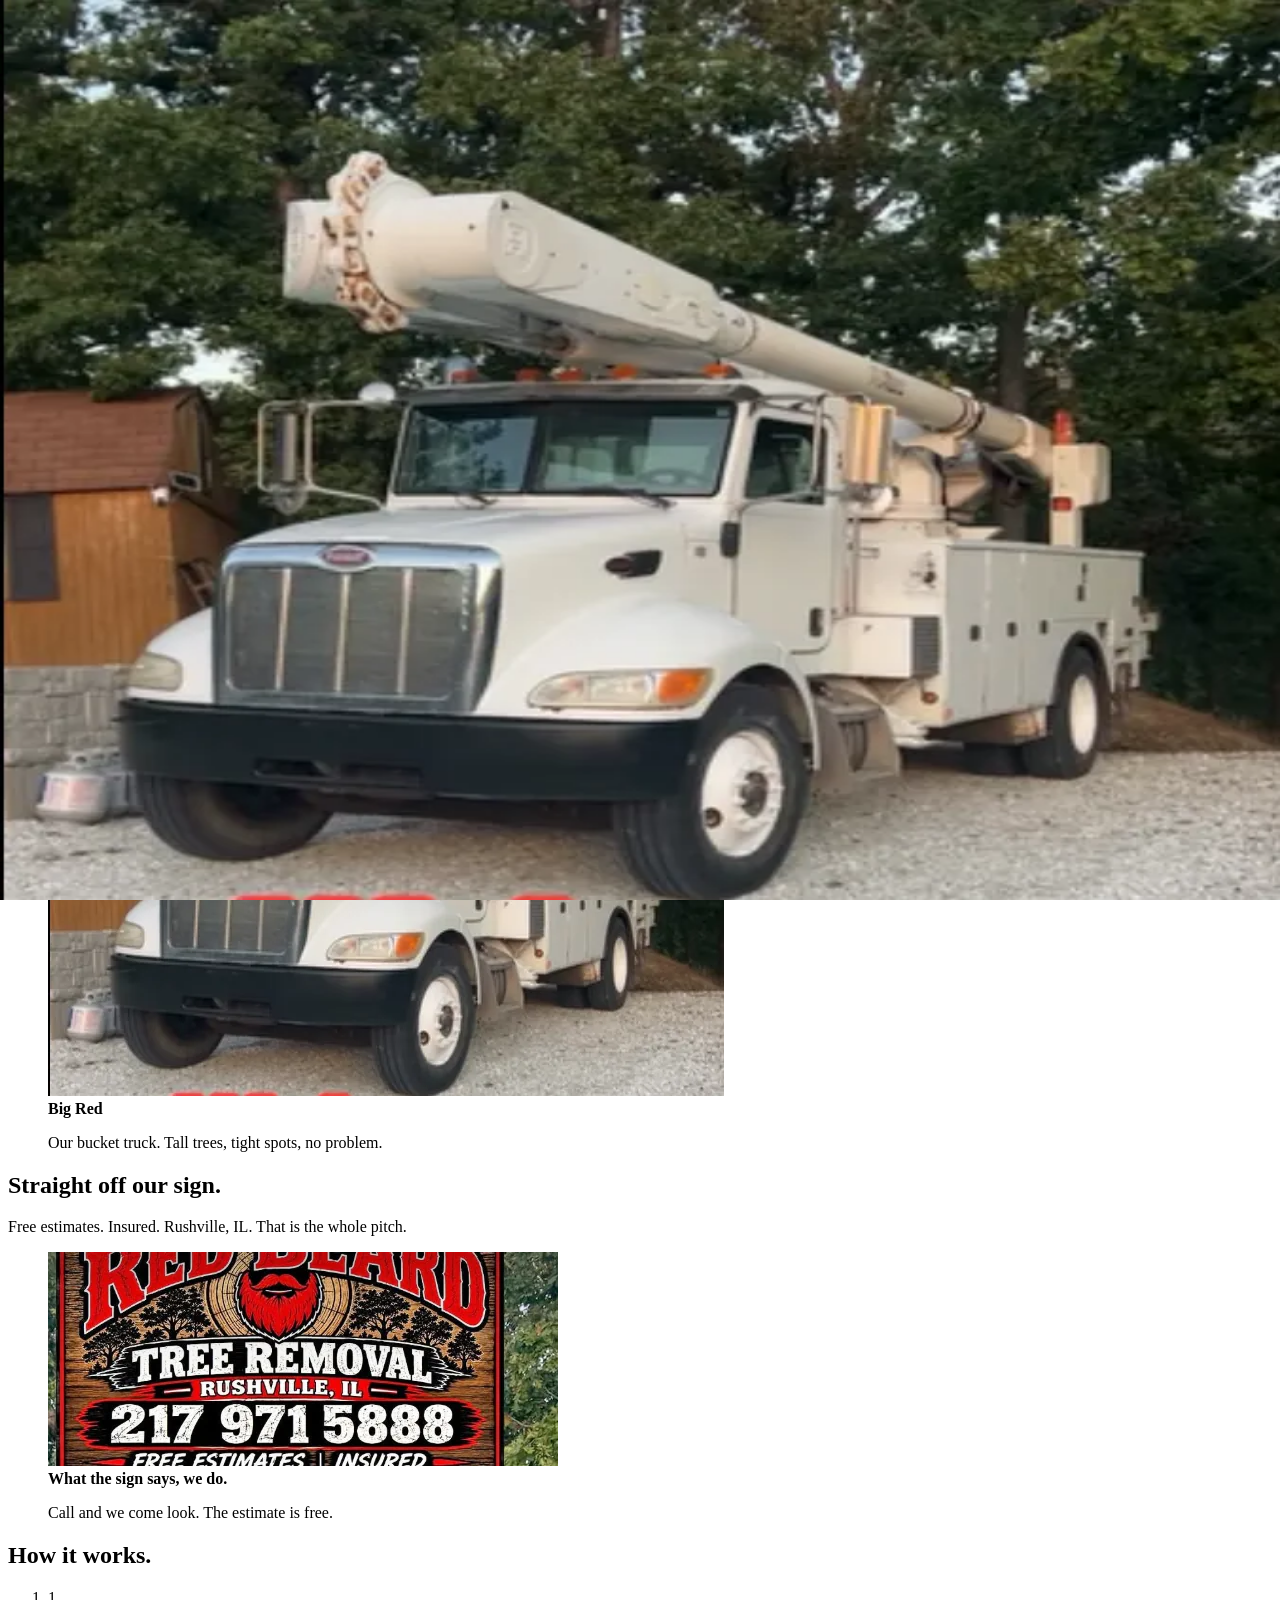
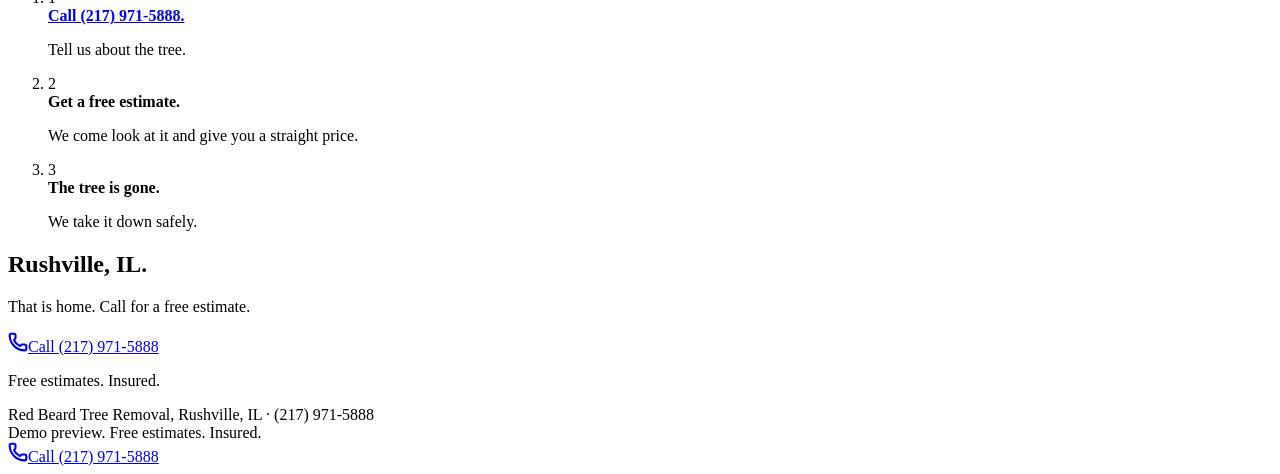
==== commit 91b34269: "premium rebuild: index.html" ====
--- a/index.html
+++ b/index.html
@@ -1 +1 @@
-<!DOCTYPE html><!--fqvSGVz_KKz62rhoS7ZrN--><html lang="en" class="__variable_fee10a"><head><meta charSet="utf-8"/><meta name="viewport" content="width=device-width, initial-scale=1"/><link rel="preload" href="/_next/static/media/9d12c80ad321ecaa-s.p.woff2" as="font" crossorigin="" type="font/woff2"/><link rel="preload" as="image" href="/assets/big-red-hero.webp"/><link rel="stylesheet" href="/_next/static/css/cdfeb8fd1ed14731.css" data-precedence="next"/><link rel="preload" as="script" fetchPriority="low" href="/_next/static/chunks/webpack-4205314629d40933.js"/><script src="/_next/static/chunks/4bd1b696-c023c6e3521b1417.js" async=""></script><script src="/_next/static/chunks/255-09fb0d129bb12f51.js" async=""></script><script src="/_next/static/chunks/main-app-bfc468fa54396515.js" async=""></script><script src="/_next/static/chunks/c15bf2b0-52e8419f34af26ab.js" async=""></script><script src="/_next/static/chunks/238-33cfe7f9b19fa0cd.js" async=""></script><script src="/_next/static/chunks/app/page-c8cabe7c331186fa.js" async=""></script><meta name="next-size-adjust" content=""/><title>Red Beard Tree Removal, Rushville IL. Free Estimates, Insured</title><meta name="description" content="Tree removal in Rushville, IL. Free estimates. Insured. Call (217) 971-5888."/><link rel="icon" href="/icon.svg?a310b2d7cf198dcb" type="image/svg+xml" sizes="any"/><script src="/_next/static/chunks/polyfills-42372ed130431b0a.js" noModule=""></script></head><body class="font-body bg-ink text-cream antialiased"><div hidden=""><!--$--><!--/$--></div><header class="sticky top-0 z-50 flex items-center justify-between gap-3 border-b-2 border-signal bg-ink/95 px-4 py-2.5 backdrop-blur-sm"><div class="font-display text-lg font-bold uppercase leading-tight text-cream">Red Beard <span class="text-signal">Tree Removal</span></div><a href="tel:+12179715888" class="inline-flex items-center gap-2 whitespace-nowrap rounded-full bg-signal px-4 py-2 text-sm font-extrabold text-white transition-colors hover:bg-signaldeep" aria-label="Call Red Beard Tree Removal at (217) 971-5888"><svg xmlns="http://www.w3.org/2000/svg" width="16" height="16" viewBox="0 0 24 24" fill="none" stroke="currentColor" stroke-width="2.5" stroke-linecap="round" stroke-linejoin="round" class="lucide lucide-phone" aria-hidden="true"><path d="M13.832 16.568a1 1 0 0 0 1.213-.303l.355-.465A2 2 0 0 1 17 15h3a2 2 0 0 1 2 2v3a2 2 0 0 1-2 2A18 18 0 0 1 2 4a2 2 0 0 1 2-2h3a2 2 0 0 1 2 2v3a2 2 0 0 1-.8 1.6l-.468.351a1 1 0 0 0-.292 1.233 14 14 0 0 0 6.392 6.384"></path></svg>Call now</a></header><main><section class="relative flex min-h-[88svh] items-end overflow-hidden"><div class="hero-img absolute inset-0"><img alt="Big Red, the Red Beard Tree Removal bucket truck" decoding="async" data-nimg="fill" class="graded object-cover object-top" style="position:absolute;height:100%;width:100%;left:0;top:0;right:0;bottom:0;color:transparent" src="/assets/big-red-hero.webp"/></div><div class="hero-scrim absolute inset-0" style="background:linear-gradient(180deg, rgba(10,8,6,.18) 0%, rgba(10,8,6,.62) 55%, rgba(10,8,6,.94) 100%)"></div><div class="relative z-10 mx-auto w-full max-w-7xl px-5 pb-16 pt-8 md:px-8 md:pb-24"><p class="hero-item mb-3 text-xs font-extrabold uppercase tracking-[0.18em] text-signal">Rushville, Illinois</p><h1 class="hero-item font-display max-w-3xl text-[clamp(3rem,12vw,7rem)] font-bold uppercase leading-[1.0] text-white">Tree removal<br/>in Rushville, IL.</h1><p class="hero-item mt-4 max-w-xl text-lg text-creamdim">One call. Free estimate. The tree is gone.</p><div class="hero-item mt-7"><a href="tel:+12179715888" class="inline-flex w-full items-center justify-center gap-2.5 rounded-full bg-signal px-8 py-4 text-lg font-extrabold text-white shadow-[0_8px_24px_rgba(0,0,0,0.45)] transition-colors hover:bg-signaldeep active:scale-[0.98] md:w-auto" aria-label="Call Red Beard Tree Removal at (217) 971-5888"><svg xmlns="http://www.w3.org/2000/svg" width="20" height="20" viewBox="0 0 24 24" fill="none" stroke="currentColor" stroke-width="2.5" stroke-linecap="round" stroke-linejoin="round" class="lucide lucide-phone" aria-hidden="true"><path d="M13.832 16.568a1 1 0 0 0 1.213-.303l.355-.465A2 2 0 0 1 17 15h3a2 2 0 0 1 2 2v3a2 2 0 0 1-2 2A18 18 0 0 1 2 4a2 2 0 0 1 2-2h3a2 2 0 0 1 2 2v3a2 2 0 0 1-.8 1.6l-.468.351a1 1 0 0 0-.292 1.233 14 14 0 0 0 6.392 6.384"></path></svg>Call <!-- -->(217) 971-5888</a><p class="mt-3 text-sm text-creamdim">Free estimates. Insured.</p></div></div></section><section aria-label="What you get" class="bg-cream text-ink"><div><ul class="mx-auto grid max-w-3xl grid-cols-3 gap-3 px-5 py-7 md:py-8"><li class="text-center font-display text-sm font-bold uppercase tracking-wide md:text-base"><svg xmlns="http://www.w3.org/2000/svg" width="22" height="22" viewBox="0 0 24 24" fill="none" stroke="currentColor" stroke-width="3" stroke-linecap="round" stroke-linejoin="round" class="lucide lucide-check mx-auto mb-1.5 text-signal" aria-hidden="true"><path d="M20 6 9 17l-5-5"></path></svg>Free estimates</li><li class="text-center font-display text-sm font-bold uppercase tracking-wide md:text-base"><svg xmlns="http://www.w3.org/2000/svg" width="22" height="22" viewBox="0 0 24 24" fill="none" stroke="currentColor" stroke-width="3" stroke-linecap="round" stroke-linejoin="round" class="lucide lucide-check mx-auto mb-1.5 text-signal" aria-hidden="true"><path d="M20 6 9 17l-5-5"></path></svg>Insured</li><li class="text-center font-display text-sm font-bold uppercase tracking-wide md:text-base"><svg xmlns="http://www.w3.org/2000/svg" width="22" height="22" viewBox="0 0 24 24" fill="none" stroke="currentColor" stroke-width="3" stroke-linecap="round" stroke-linejoin="round" class="lucide lucide-check mx-auto mb-1.5 text-signal" aria-hidden="true"><path d="M20 6 9 17l-5-5"></path></svg>Bucket truck</li></ul></div></section><section class="px-5 py-16 md:px-8 md:py-32"><div class="mx-auto max-w-5xl"><div><h2 class="font-display text-[clamp(2rem,7vw,3rem)] font-bold uppercase leading-[1.05] text-white">Meet Big Red.</h2><p class="mt-3 max-w-xl text-lg text-creamdim">Our bucket truck gets us up where the tree is.</p></div><div><figure class="mt-8 overflow-hidden rounded-2xl border border-line bg-ink2"><img alt="Big Red, the Red Beard Tree Removal bucket truck" loading="lazy" width="676" height="635" decoding="async" data-nimg="1" class="graded h-auto w-full" style="color:transparent" src="/assets/big-red-hero.webp"/><figcaption class="px-6 py-5"><strong class="block text-lg text-white">Big Red</strong><p class="mt-1 text-creamdim">Our bucket truck. Tall trees, tight spots, no problem.</p></figcaption></figure></div></div></section><section class="px-5 py-16 md:px-8 md:py-32"><div class="mx-auto max-w-5xl"><div><h2 class="font-display text-[clamp(2rem,7vw,3rem)] font-bold uppercase leading-[1.05] text-white">Straight off our sign.</h2><p class="mt-3 max-w-xl text-lg text-creamdim">Free estimates. Insured. Rushville, IL. That is the whole pitch.</p></div><div><figure class="mt-8 overflow-hidden rounded-2xl border border-line bg-ink2"><img alt="Red Beard Tree Removal shop sign: Rushville, IL, (217) 971-5888, free estimates, insured" loading="lazy" width="510" height="214" decoding="async" data-nimg="1" class="graded h-auto w-full" style="color:transparent" src="/assets/shop-sign-crop.webp"/><figcaption class="px-6 py-5"><strong class="block text-lg text-white">What the sign says, we do.</strong><p class="mt-1 text-creamdim">Call and we come look. The estimate is free.</p></figcaption></figure></div></div></section><section class="px-5 py-16 md:px-8 md:py-32"><div class="mx-auto max-w-5xl"><div><h2 class="font-display text-[clamp(2rem,7vw,3rem)] font-bold uppercase leading-[1.05] text-white">How it works.</h2></div><ol class="mt-8 grid gap-4"><div><li class="flex items-start gap-5 rounded-2xl border border-line bg-ink2 p-6"><span aria-hidden="true" class="flex h-11 w-11 shrink-0 items-center justify-center rounded-full bg-signal font-display text-lg font-bold text-white">1</span><div><strong class="block text-lg text-white"><a href="tel:+12179715888" class="underline decoration-signal decoration-2 underline-offset-4">Call (217) 971-5888.</a></strong><p class="mt-1 text-creamdim">Tell us about the tree.</p></div></li></div><div><li class="flex items-start gap-5 rounded-2xl border border-line bg-ink2 p-6"><span aria-hidden="true" class="flex h-11 w-11 shrink-0 items-center justify-center rounded-full bg-signal font-display text-lg font-bold text-white">2</span><div><strong class="block text-lg text-white">Get a free estimate.</strong><p class="mt-1 text-creamdim">We come look at it and give you a straight price.</p></div></li></div><div><li class="flex items-start gap-5 rounded-2xl border border-line bg-ink2 p-6"><span aria-hidden="true" class="flex h-11 w-11 shrink-0 items-center justify-center rounded-full bg-signal font-display text-lg font-bold text-white">3</span><div><strong class="block text-lg text-white">The tree is gone.</strong><p class="mt-1 text-creamdim">We take it down safely.</p></div></li></div></ol></div></section><section class="bg-signal px-5 py-16 text-center text-white md:py-28"><div><h2 class="font-display text-[clamp(2rem,7vw,3rem)] font-bold uppercase leading-[1.05]">Rushville, IL.</h2><p class="mx-auto mt-3 max-w-xl text-lg text-[#ffe9ea]">That is home. Call for a free estimate.</p><div class="mt-7"><a href="tel:+12179715888" class="inline-flex w-full items-center justify-center gap-2.5 rounded-full bg-white px-8 py-4 text-lg font-extrabold text-signal transition-colors hover:bg-cream active:scale-[0.98] md:w-auto" aria-label="Call Red Beard Tree Removal at (217) 971-5888"><svg xmlns="http://www.w3.org/2000/svg" width="20" height="20" viewBox="0 0 24 24" fill="none" stroke="currentColor" stroke-width="2.5" stroke-linecap="round" stroke-linejoin="round" class="lucide lucide-phone" aria-hidden="true"><path d="M13.832 16.568a1 1 0 0 0 1.213-.303l.355-.465A2 2 0 0 1 17 15h3a2 2 0 0 1 2 2v3a2 2 0 0 1-2 2A18 18 0 0 1 2 4a2 2 0 0 1 2-2h3a2 2 0 0 1 2 2v3a2 2 0 0 1-.8 1.6l-.468.351a1 1 0 0 0-.292 1.233 14 14 0 0 0 6.392 6.384"></path></svg>Call <!-- -->(217) 971-5888</a><p class="mt-3 text-sm text-[#ffe9ea]">Free estimates. Insured.</p></div></div></section></main><footer class="bg-[#0b0a08] px-5 pb-28 pt-8 text-center text-sm leading-relaxed text-[#8a8378] md:pb-10">Red Beard Tree Removal, Rushville, IL · <!-- -->(217) 971-5888<br/>Demo preview. Free estimates. Insured.</footer><div class="fixed inset-x-0 bottom-0 z-50 transition-transform duration-300 md:hidden translate-y-full" style="padding-bottom:env(safe-area-inset-bottom)"><a href="tel:+12179715888" class="flex items-center justify-center gap-2.5 bg-signal px-6 py-4 text-lg font-extrabold text-white shadow-[0_-8px_24px_rgba(0,0,0,0.45)]" aria-label="Call Red Beard Tree Removal at (217) 971-5888"><svg xmlns="http://www.w3.org/2000/svg" width="20" height="20" viewBox="0 0 24 24" fill="none" stroke="currentColor" stroke-width="2.5" stroke-linecap="round" stroke-linejoin="round" class="lucide lucide-phone" aria-hidden="true"><path d="M13.832 16.568a1 1 0 0 0 1.213-.303l.355-.465A2 2 0 0 1 17 15h3a2 2 0 0 1 2 2v3a2 2 0 0 1-2 2A18 18 0 0 1 2 4a2 2 0 0 1 2-2h3a2 2 0 0 1 2 2v3a2 2 0 0 1-.8 1.6l-.468.351a1 1 0 0 0-.292 1.233 14 14 0 0 0 6.392 6.384"></path></svg>Call <!-- -->(217) 971-5888</a></div><!--$--><!--/$--><script src="/_next/static/chunks/webpack-4205314629d40933.js" id="_R_" async=""></script><script>(self.__next_f=self.__next_f||[]).push([0])</script><script>self.__next_f.push([1,"1:\"$Sreact.fragment\"\n2:I[9766,[],\"\"]\n3:I[8924,[],\"\"]\n4:I[8862,[\"592\",\"static/chunks/c15bf2b0-52e8419f34af26ab.js\",\"238\",\"static/chunks/238-33cfe7f9b19fa0cd.js\",\"974\",\"static/chunks/app/page-c8cabe7c331186fa.js\"],\"default\"]\n5:I[1218,[\"592\",\"static/chunks/c15bf2b0-52e8419f34af26ab.js\",\"238\",\"static/chunks/238-33cfe7f9b19fa0cd.js\",\"974\",\"static/chunks/app/page-c8cabe7c331186fa.js\"],\"default\"]\n6:I[5109,[\"592\",\"static/chunks/c15bf2b0-52e8419f34af26ab.js\",\"238\",\"static/chunks/238-33cfe7f9b19fa0cd.js\",\"974\",\"static/chunks/app/page-c8cabe7c331186fa.js\"],\"default\"]\n7:I[3352,[\"592\",\"static/chunks/c15bf2b0-52e8419f34af26ab.js\",\"238\",\"static/chunks/238-33cfe7f9b19fa0cd.js\",\"974\",\"static/chunks/app/page-c8cabe7c331186fa.js\"],\"default\"]\n8:I[1356,[\"592\",\"static/chunks/c15bf2b0-52e8419f34af26ab.js\",\"238\",\"static/chunks/238-33cfe7f9b19fa0cd.js\",\"974\",\"static/chunks/app/page-c8cabe7c331186fa.js\"],\"Image\"]\n10:I[7150,[],\"\"]\n:HL[\"/_next/static/media/9d12c80ad321ecaa-s.p.woff2\",\"font\",{\"crossOrigin\":\"\",\"type\":\"font/woff2\"}]\n:HL[\"/_next/static/css/cdfeb8fd1ed14731.css\",\"style\"]\n"])</script><script>self.__next_f.push([1,"0:{\"P\":null,\"b\":\"fqvSGVz-KKz62rhoS7ZrN\",\"p\":\"\",\"c\":[\"\",\"\"],\"i\":false,\"f\":[[[\"\",{\"children\":[\"__PAGE__\",{}]},\"$undefined\",\"$undefined\",true],[\"\",[\"$\",\"$1\",\"c\",{\"children\":[[[\"$\",\"link\",\"0\",{\"rel\":\"stylesheet\",\"href\":\"/_next/static/css/cdfeb8fd1ed14731.css\",\"precedence\":\"next\",\"crossOrigin\":\"$undefined\",\"nonce\":\"$undefined\"}]],[\"$\",\"html\",null,{\"lang\":\"en\",\"className\":\"__variable_fee10a\",\"children\":[\"$\",\"body\",null,{\"className\":\"font-body bg-ink text-cream antialiased\",\"children\":[\"$\",\"$L2\",null,{\"parallelRouterKey\":\"children\",\"error\":\"$undefined\",\"errorStyles\":\"$undefined\",\"errorScripts\":\"$undefined\",\"template\":[\"$\",\"$L3\",null,{}],\"templateStyles\":\"$undefined\",\"templateScripts\":\"$undefined\",\"notFound\":[[[\"$\",\"title\",null,{\"children\":\"404: This page could not be found.\"}],[\"$\",\"div\",null,{\"style\":{\"fontFamily\":\"system-ui,\\\"Segoe UI\\\",Roboto,Helvetica,Arial,sans-serif,\\\"Apple Color Emoji\\\",\\\"Segoe UI Emoji\\\"\",\"height\":\"100vh\",\"textAlign\":\"center\",\"display\":\"flex\",\"flexDirection\":\"column\",\"alignItems\":\"center\",\"justifyContent\":\"center\"},\"children\":[\"$\",\"div\",null,{\"children\":[[\"$\",\"style\",null,{\"dangerouslySetInnerHTML\":{\"__html\":\"body{color:#000;background:#fff;margin:0}.next-error-h1{border-right:1px solid rgba(0,0,0,.3)}@media (prefers-color-scheme:dark){body{color:#fff;background:#000}.next-error-h1{border-right:1px solid rgba(255,255,255,.3)}}\"}}],[\"$\",\"h1\",null,{\"className\":\"next-error-h1\",\"style\":{\"display\":\"inline-block\",\"margin\":\"0 20px 0 0\",\"padding\":\"0 23px 0 0\",\"fontSize\":24,\"fontWeight\":500,\"verticalAlign\":\"top\",\"lineHeight\":\"49px\"},\"children\":404}],[\"$\",\"div\",null,{\"style\":{\"display\":\"inline-block\"},\"children\":[\"$\",\"h2\",null,{\"style\":{\"fontSize\":14,\"fontWeight\":400,\"lineHeight\":\"49px\",\"margin\":0},\"children\":\"This page could not be found.\"}]}]]}]}]],[]],\"forbidden\":\"$undefined\",\"unauthorized\":\"$undefined\"}]}]}]]}],{\"children\":[\"__PAGE__\",[\"$\",\"$1\",\"c\",{\"children\":[[[\"$\",\"$L4\",null,{}],[\"$\",\"main\",null,{\"children\":[[\"$\",\"$L5\",null,{}],[\"$\",\"section\",null,{\"aria-label\":\"What you get\",\"className\":\"bg-cream text-ink\",\"children\":[\"$\",\"$L6\",null,{\"children\":[\"$\",\"ul\",null,{\"className\":\"mx-auto grid max-w-3xl grid-cols-3 gap-3 px-5 py-7 md:py-8\",\"children\":[[\"$\",\"li\",\"Free estimates\",{\"className\":\"text-center font-display text-sm font-bold uppercase tracking-wide md:text-base\",\"children\":[[\"$\",\"$L7\",null,{\"ref\":\"$undefined\",\"icon\":{\"name\":\"check\",\"size\":24,\"node\":[[\"path\",{\"d\":\"M20 6 9 17l-5-5\",\"key\":\"1gmf2c\"}]]},\"className\":\"mx-auto mb-1.5 text-signal\",\"size\":22,\"strokeWidth\":3,\"aria-hidden\":true}],\"Free estimates\"]}],[\"$\",\"li\",\"Insured\",{\"className\":\"text-center font-display text-sm font-bold uppercase tracking-wide md:text-base\",\"children\":[[\"$\",\"$L7\",null,{\"ref\":\"$undefined\",\"icon\":\"$0:f:0:1:2:children:1:props:children:0:1:props:children:1:props:children:props:children:props:children:0:props:children:0:props:icon\",\"className\":\"mx-auto mb-1.5 text-signal\",\"size\":22,\"strokeWidth\":3,\"aria-hidden\":true}],\"Insured\"]}],[\"$\",\"li\",\"Bucket truck\",{\"className\":\"text-center font-display text-sm font-bold uppercase tracking-wide md:text-base\",\"children\":[[\"$\",\"$L7\",null,{\"ref\":\"$undefined\",\"icon\":\"$0:f:0:1:2:children:1:props:children:0:1:props:children:1:props:children:props:children:props:children:0:props:children:0:props:icon\",\"className\":\"mx-auto mb-1.5 text-signal\",\"size\":22,\"strokeWidth\":3,\"aria-hidden\":true}],\"Bucket truck\"]}]]}]}]}],[\"$\",\"section\",null,{\"className\":\"px-5 py-16 md:px-8 md:py-32\",\"children\":[\"$\",\"div\",null,{\"className\":\"mx-auto max-w-5xl\",\"children\":[[\"$\",\"$L6\",null,{\"children\":[[\"$\",\"h2\",null,{\"className\":\"font-display text-[clamp(2rem,7vw,3rem)] font-bold uppercase leading-[1.05] text-white\",\"children\":\"Meet Big Red.\"}],[\"$\",\"p\",null,{\"className\":\"mt-3 max-w-xl text-lg text-creamdim\",\"children\":\"Our bucket truck gets us up where the tree is.\"}]]}],[\"$\",\"$L6\",null,{\"delay\":0.1,\"children\":[\"$\",\"figure\",null,{\"className\":\"mt-8 overflow-hidden rounded-2xl border border-line bg-ink2\",\"children\":[[\"$\",\"$L8\",null,{\"src\":\"/assets/big-red-hero.webp\",\"alt\":\"Big Red, the Red Beard Tree Removal bucket truck\",\"width\":676,\"height\":635,\"sizes\":\"(max-width: 768px) 100vw, 1024px\",\"className\":\"graded h-auto w-full\",\"loading\":\"lazy\"}],[\"$\",\"figcaption\",null,{\"className\":\"px-6 py-5\",\"children\":[[\"$\",\"strong\",null,{\"className\":\"block text-lg text-white\",\"children\":\"Big Red\"}],[\"$\",\"p\",null,{\"className\":\"mt-1 text-creamdim\",\"children\":\"Our bucket truck. Tall trees, tight spots, no problem.\"}]]}]]}]}]]}]}],[\"$\",\"section\",null,{\"className\":\"px-5 py-16 md:px-8 md:py-32\",\"children\":[\"$\",\"div\",null,{\"className\":\"mx-auto max-w-5xl\",\"children\":[[\"$\",\"$L6\",null,{\"children\":[[\"$\",\"h2\",null,{\"className\":\"font-display text-[clamp(2rem,7vw,3rem)] font-bold uppercase leading-[1.05] text-white\",\"children\":\"Straight off our sign.\"}],[\"$\",\"p\",null,{\"className\":\"mt-3 max-w-xl text-lg text-creamdim\",\"children\":\"Free estimates. Insured. Rushville, IL. That is the whole pitch.\"}]]}],\"$L9\"]}]}],\"$La\",\"$Lb\"]}],\"$Lc\",\"$Ld\"],null,\"$Le\"]}],{},null,false]},null,false],\"$Lf\",false]],\"m\":\"$undefined\",\"G\":[\"$10\",[]],\"s\":false,\"S\":true}\n"])</script><script>self.__next_f.push([1,"11:I[7374,[\"592\",\"static/chunks/c15bf2b0-52e8419f34af26ab.js\",\"238\",\"static/chunks/238-33cfe7f9b19fa0cd.js\",\"974\",\"static/chunks/app/page-c8cabe7c331186fa.js\"],\"default\"]\n12:I[4431,[],\"OutletBoundary\"]\n14:I[5278,[],\"AsyncMetadataOutlet\"]\n16:I[4431,[],\"ViewportBoundary\"]\n18:I[4431,[],\"MetadataBoundary\"]\n19:\"$Sreact.suspense\"\n"])</script><script>self.__next_f.push([1,"9:[\"$\",\"$L6\",null,{\"delay\":0.1,\"children\":[\"$\",\"figure\",null,{\"className\":\"mt-8 overflow-hidden rounded-2xl border border-line bg-ink2\",\"children\":[[\"$\",\"$L8\",null,{\"src\":\"/assets/shop-sign-crop.webp\",\"alt\":\"Red Beard Tree Removal shop sign: Rushville, IL, (217) 971-5888, free estimates, insured\",\"width\":510,\"height\":214,\"sizes\":\"(max-width: 768px) 100vw, 1024px\",\"className\":\"graded h-auto w-full\",\"loading\":\"lazy\"}],[\"$\",\"figcaption\",null,{\"className\":\"px-6 py-5\",\"children\":[[\"$\",\"strong\",null,{\"className\":\"block text-lg text-white\",\"children\":\"What the sign says, we do.\"}],[\"$\",\"p\",null,{\"className\":\"mt-1 text-creamdim\",\"children\":\"Call and we come look. The estimate is free.\"}]]}]]}]}]\n"])</script><script>self.__next_f.push([1,"a:[\"$\",\"section\",null,{\"className\":\"px-5 py-16 md:px-8 md:py-32\",\"children\":[\"$\",\"div\",null,{\"className\":\"mx-auto max-w-5xl\",\"children\":[[\"$\",\"$L6\",null,{\"children\":[\"$\",\"h2\",null,{\"className\":\"font-display text-[clamp(2rem,7vw,3rem)] font-bold uppercase leading-[1.05] text-white\",\"children\":\"How it works.\"}]}],[\"$\",\"ol\",null,{\"className\":\"mt-8 grid gap-4\",\"children\":[[\"$\",\"$L6\",\"Call (217) 971-5888.\",{\"delay\":0,\"children\":[\"$\",\"li\",null,{\"className\":\"flex items-start gap-5 rounded-2xl border border-line bg-ink2 p-6\",\"children\":[[\"$\",\"span\",null,{\"aria-hidden\":true,\"className\":\"flex h-11 w-11 shrink-0 items-center justify-center rounded-full bg-signal font-display text-lg font-bold text-white\",\"children\":1}],[\"$\",\"div\",null,{\"children\":[[\"$\",\"strong\",null,{\"className\":\"block text-lg text-white\",\"children\":[\"$\",\"a\",null,{\"href\":\"tel:+12179715888\",\"className\":\"underline decoration-signal decoration-2 underline-offset-4\",\"children\":\"Call (217) 971-5888.\"}]}],[\"$\",\"p\",null,{\"className\":\"mt-1 text-creamdim\",\"children\":\"Tell us about the tree.\"}]]}]]}]}],[\"$\",\"$L6\",\"Get a free estimate.\",{\"delay\":0.08,\"children\":[\"$\",\"li\",null,{\"className\":\"flex items-start gap-5 rounded-2xl border border-line bg-ink2 p-6\",\"children\":[[\"$\",\"span\",null,{\"aria-hidden\":true,\"className\":\"flex h-11 w-11 shrink-0 items-center justify-center rounded-full bg-signal font-display text-lg font-bold text-white\",\"children\":2}],[\"$\",\"div\",null,{\"children\":[[\"$\",\"strong\",null,{\"className\":\"block text-lg text-white\",\"children\":\"Get a free estimate.\"}],[\"$\",\"p\",null,{\"className\":\"mt-1 text-creamdim\",\"children\":\"We come look at it and give you a straight price.\"}]]}]]}]}],[\"$\",\"$L6\",\"The tree is gone.\",{\"delay\":0.16,\"children\":[\"$\",\"li\",null,{\"className\":\"flex items-start gap-5 rounded-2xl border border-line bg-ink2 p-6\",\"children\":[[\"$\",\"span\",null,{\"aria-hidden\":true,\"className\":\"flex h-11 w-11 shrink-0 items-center justify-center rounded-full bg-signal font-display text-lg font-bold text-white\",\"children\":3}],[\"$\",\"div\",null,{\"children\":[[\"$\",\"strong\",null,{\"className\":\"block text-lg text-white\",\"children\":\"The tree is gone.\"}],[\"$\",\"p\",null,{\"className\":\"mt-1 text-creamdim\",\"children\":\"We take it down safely.\"}]]}]]}]}]]}]]}]}]\n"])</script><script>self.__next_f.push([1,"b:[\"$\",\"section\",null,{\"className\":\"bg-signal px-5 py-16 text-center text-white md:py-28\",\"children\":[\"$\",\"$L6\",null,{\"children\":[[\"$\",\"h2\",null,{\"className\":\"font-display text-[clamp(2rem,7vw,3rem)] font-bold uppercase leading-[1.05]\",\"children\":\"Rushville, IL.\"}],[\"$\",\"p\",null,{\"className\":\"mx-auto mt-3 max-w-xl text-lg text-[#ffe9ea]\",\"children\":\"That is home. Call for a free estimate.\"}],[\"$\",\"div\",null,{\"className\":\"mt-7\",\"children\":[[\"$\",\"a\",null,{\"href\":\"tel:+12179715888\",\"className\":\"inline-flex w-full items-center justify-center gap-2.5 rounded-full bg-white px-8 py-4 text-lg font-extrabold text-signal transition-colors hover:bg-cream active:scale-[0.98] md:w-auto\",\"aria-label\":\"Call Red Beard Tree Removal at (217) 971-5888\",\"children\":[[\"$\",\"$L7\",null,{\"ref\":\"$undefined\",\"icon\":{\"name\":\"phone\",\"size\":24,\"node\":[[\"path\",{\"d\":\"M13.832 16.568a1 1 0 0 0 1.213-.303l.355-.465A2 2 0 0 1 17 15h3a2 2 0 0 1 2 2v3a2 2 0 0 1-2 2A18 18 0 0 1 2 4a2 2 0 0 1 2-2h3a2 2 0 0 1 2 2v3a2 2 0 0 1-.8 1.6l-.468.351a1 1 0 0 0-.292 1.233 14 14 0 0 0 6.392 6.384\",\"key\":\"9njp5v\"}]]},\"className\":\"$undefined\",\"size\":20,\"strokeWidth\":2.5,\"aria-hidden\":true}],\"Call \",\"(217) 971-5888\"]}],[\"$\",\"p\",null,{\"className\":\"mt-3 text-sm text-[#ffe9ea]\",\"children\":\"Free estimates. Insured.\"}]]}]]}]}]\n"])</script><script>self.__next_f.push([1,"c:[\"$\",\"footer\",null,{\"className\":\"bg-[#0b0a08] px-5 pb-28 pt-8 text-center text-sm leading-relaxed text-[#8a8378] md:pb-10\",\"children\":[\"Red Beard Tree Removal, Rushville, IL · \",\"(217) 971-5888\",[\"$\",\"br\",null,{}],\"Demo preview. Free estimates. Insured.\"]}]\nd:[\"$\",\"$L11\",null,{}]\ne:[\"$\",\"$L12\",null,{\"children\":[\"$L13\",[\"$\",\"$L14\",null,{\"promise\":\"$@15\"}]]}]\nf:[\"$\",\"$1\",\"h\",{\"children\":[null,[[\"$\",\"$L16\",null,{\"children\":\"$L17\"}],[\"$\",\"meta\",null,{\"name\":\"next-size-adjust\",\"content\":\"\"}]],[\"$\",\"$L18\",null,{\"children\":[\"$\",\"div\",null,{\"hidden\":true,\"children\":[\"$\",\"$19\",null,{\"fallback\":null,\"children\":\"$L1a\"}]}]}]]}]\n"])</script><script>self.__next_f.push([1,"17:[[\"$\",\"meta\",\"0\",{\"charSet\":\"utf-8\"}],[\"$\",\"meta\",\"1\",{\"name\":\"viewport\",\"content\":\"width=device-width, initial-scale=1\"}]]\n13:null\n"])</script><script>self.__next_f.push([1,"1b:I[622,[],\"IconMark\"]\n15:{\"metadata\":[[\"$\",\"title\",\"0\",{\"children\":\"Red Beard Tree Removal, Rushville IL. Free Estimates, Insured\"}],[\"$\",\"meta\",\"1\",{\"name\":\"description\",\"content\":\"Tree removal in Rushville, IL. Free estimates. Insured. Call (217) 971-5888.\"}],[\"$\",\"link\",\"2\",{\"rel\":\"icon\",\"href\":\"/icon.svg?a310b2d7cf198dcb\",\"type\":\"image/svg+xml\",\"sizes\":\"any\"}],[\"$\",\"$L1b\",\"3\",{}]],\"error\":null,\"digest\":\"$undefined\"}\n"])</script><script>self.__next_f.push([1,"1a:\"$15:metadata\"\n"])</script></body></html>+<!DOCTYPE html><!--KzKjPLpBFQ8ptzNPKDY8c--><html lang="en" class="__variable_b6ae92"><head><meta charSet="utf-8"/><meta name="viewport" content="width=device-width, initial-scale=1"/><link rel="preload" href="/red-beard-tree-removal-demo/_next/static/media/9d12c80ad321ecaa-s.p.woff2" as="font" crossorigin="" type="font/woff2"/><link rel="preload" as="image" href="assets/big-red-hero.webp"/><link rel="stylesheet" href="/red-beard-tree-removal-demo/_next/static/css/f8cb63df3b173b0a.css" data-precedence="next"/><link rel="preload" as="script" fetchPriority="low" href="/red-beard-tree-removal-demo/_next/static/chunks/webpack-40e328eed78a1ec0.js"/><script src="/red-beard-tree-removal-demo/_next/static/chunks/4bd1b696-c023c6e3521b1417.js" async=""></script><script src="/red-beard-tree-removal-demo/_next/static/chunks/255-a9c1425e43ca97da.js" async=""></script><script src="/red-beard-tree-removal-demo/_next/static/chunks/main-app-bfc468fa54396515.js" async=""></script><script src="/red-beard-tree-removal-demo/_next/static/chunks/c15bf2b0-52e8419f34af26ab.js" async=""></script><script src="/red-beard-tree-removal-demo/_next/static/chunks/238-9acfe7d8b4021333.js" async=""></script><script src="/red-beard-tree-removal-demo/_next/static/chunks/app/page-99de8cce8ed8bdce.js" async=""></script><meta name="next-size-adjust" content=""/><title>Red Beard Tree Removal, Rushville IL. Free Estimates, Insured</title><meta name="description" content="Tree removal in Rushville, IL. Free estimates. Insured. Call (217) 971-5888."/><link rel="icon" href="/red-beard-tree-removal-demo/icon.svg?a310b2d7cf198dcb" type="image/svg+xml" sizes="any"/><script src="/red-beard-tree-removal-demo/_next/static/chunks/polyfills-42372ed130431b0a.js" noModule=""></script></head><body class="font-body bg-ink text-cream antialiased"><div hidden=""><!--$--><!--/$--></div><header class="sticky top-0 z-50 flex items-center justify-between gap-3 border-b-2 border-signal bg-ink/95 px-4 py-2.5 backdrop-blur-sm"><div class="font-display text-lg font-bold uppercase leading-tight text-cream">Red Beard <span class="text-signal">Tree Removal</span></div><a href="tel:+12179715888" class="inline-flex items-center gap-2 whitespace-nowrap rounded-full bg-signal px-4 py-2 text-sm font-extrabold text-white transition-colors hover:bg-signaldeep" aria-label="Call Red Beard Tree Removal at (217) 971-5888"><svg xmlns="http://www.w3.org/2000/svg" width="16" height="16" viewBox="0 0 24 24" fill="none" stroke="currentColor" stroke-width="2.5" stroke-linecap="round" stroke-linejoin="round" class="lucide lucide-phone" aria-hidden="true"><path d="M13.832 16.568a1 1 0 0 0 1.213-.303l.355-.465A2 2 0 0 1 17 15h3a2 2 0 0 1 2 2v3a2 2 0 0 1-2 2A18 18 0 0 1 2 4a2 2 0 0 1 2-2h3a2 2 0 0 1 2 2v3a2 2 0 0 1-.8 1.6l-.468.351a1 1 0 0 0-.292 1.233 14 14 0 0 0 6.392 6.384"></path></svg>Call now</a></header><main><section class="relative flex min-h-[88svh] items-end overflow-hidden"><div class="hero-img absolute inset-0"><img alt="Big Red, the Red Beard Tree Removal bucket truck" decoding="async" data-nimg="fill" class="graded object-cover object-top" style="position:absolute;height:100%;width:100%;left:0;top:0;right:0;bottom:0;color:transparent" src="assets/big-red-hero.webp"/></div><div class="hero-scrim absolute inset-0" style="background:linear-gradient(180deg, rgba(10,8,6,.18) 0%, rgba(10,8,6,.62) 55%, rgba(10,8,6,.94) 100%)"></div><div class="relative z-10 mx-auto w-full max-w-7xl px-5 pb-16 pt-8 md:px-8 md:pb-24"><p class="hero-item mb-3 text-xs font-extrabold uppercase tracking-[0.18em] text-signal">Rushville, Illinois</p><h1 class="hero-item font-display max-w-3xl text-[clamp(3rem,12vw,7rem)] font-bold uppercase leading-[1.0] text-white">Tree removal<br/>in Rushville, IL.</h1><p class="hero-item mt-4 max-w-xl text-lg text-creamdim">One call. Free estimate. The tree is gone.</p><div class="hero-item mt-7"><a href="tel:+12179715888" class="inline-flex w-full items-center justify-center gap-2.5 rounded-full bg-signal px-8 py-4 text-lg font-extrabold text-white shadow-[0_8px_24px_rgba(0,0,0,0.45)] transition-colors hover:bg-signaldeep active:scale-[0.98] md:w-auto" aria-label="Call Red Beard Tree Removal at (217) 971-5888"><svg xmlns="http://www.w3.org/2000/svg" width="20" height="20" viewBox="0 0 24 24" fill="none" stroke="currentColor" stroke-width="2.5" stroke-linecap="round" stroke-linejoin="round" class="lucide lucide-phone" aria-hidden="true"><path d="M13.832 16.568a1 1 0 0 0 1.213-.303l.355-.465A2 2 0 0 1 17 15h3a2 2 0 0 1 2 2v3a2 2 0 0 1-2 2A18 18 0 0 1 2 4a2 2 0 0 1 2-2h3a2 2 0 0 1 2 2v3a2 2 0 0 1-.8 1.6l-.468.351a1 1 0 0 0-.292 1.233 14 14 0 0 0 6.392 6.384"></path></svg>Call <!-- -->(217) 971-5888</a><p class="mt-3 text-sm text-creamdim">Free estimates. Insured.</p></div></div></section><section aria-label="What you get" class="bg-cream text-ink"><div><ul class="mx-auto grid max-w-3xl grid-cols-3 gap-3 px-5 py-7 md:py-8"><li class="text-center font-display text-sm font-bold uppercase tracking-wide md:text-base"><svg xmlns="http://www.w3.org/2000/svg" width="22" height="22" viewBox="0 0 24 24" fill="none" stroke="currentColor" stroke-width="3" stroke-linecap="round" stroke-linejoin="round" class="lucide lucide-check mx-auto mb-1.5 text-signal" aria-hidden="true"><path d="M20 6 9 17l-5-5"></path></svg>Free estimates</li><li class="text-center font-display text-sm font-bold uppercase tracking-wide md:text-base"><svg xmlns="http://www.w3.org/2000/svg" width="22" height="22" viewBox="0 0 24 24" fill="none" stroke="currentColor" stroke-width="3" stroke-linecap="round" stroke-linejoin="round" class="lucide lucide-check mx-auto mb-1.5 text-signal" aria-hidden="true"><path d="M20 6 9 17l-5-5"></path></svg>Insured</li><li class="text-center font-display text-sm font-bold uppercase tracking-wide md:text-base"><svg xmlns="http://www.w3.org/2000/svg" width="22" height="22" viewBox="0 0 24 24" fill="none" stroke="currentColor" stroke-width="3" stroke-linecap="round" stroke-linejoin="round" class="lucide lucide-check mx-auto mb-1.5 text-signal" aria-hidden="true"><path d="M20 6 9 17l-5-5"></path></svg>Bucket truck</li></ul></div></section><section class="px-5 py-16 md:px-8 md:py-32"><div class="mx-auto max-w-5xl"><div><h2 class="font-display text-[clamp(2rem,7vw,3rem)] font-bold uppercase leading-[1.05] text-white">Meet Big Red.</h2><p class="mt-3 max-w-xl text-lg text-creamdim">Our bucket truck gets us up where the tree is.</p></div><div><figure class="mt-8 overflow-hidden rounded-2xl border border-line bg-ink2"><img alt="Big Red, the Red Beard Tree Removal bucket truck" loading="lazy" width="676" height="635" decoding="async" data-nimg="1" class="graded h-auto w-full" style="color:transparent" src="assets/big-red-hero.webp"/><figcaption class="px-6 py-5"><strong class="block text-lg text-white">Big Red</strong><p class="mt-1 text-creamdim">Our bucket truck. Tall trees, tight spots, no problem.</p></figcaption></figure></div></div></section><section class="px-5 py-16 md:px-8 md:py-32"><div class="mx-auto max-w-5xl"><div><h2 class="font-display text-[clamp(2rem,7vw,3rem)] font-bold uppercase leading-[1.05] text-white">Straight off our sign.</h2><p class="mt-3 max-w-xl text-lg text-creamdim">Free estimates. Insured. Rushville, IL. That is the whole pitch.</p></div><div><figure class="mt-8 overflow-hidden rounded-2xl border border-line bg-ink2"><img alt="Red Beard Tree Removal shop sign: Rushville, IL, (217) 971-5888, free estimates, insured" loading="lazy" width="510" height="214" decoding="async" data-nimg="1" class="graded h-auto w-full" style="color:transparent" src="assets/shop-sign-crop.webp"/><figcaption class="px-6 py-5"><strong class="block text-lg text-white">What the sign says, we do.</strong><p class="mt-1 text-creamdim">Call and we come look. The estimate is free.</p></figcaption></figure></div></div></section><section class="px-5 py-16 md:px-8 md:py-32"><div class="mx-auto max-w-5xl"><div><h2 class="font-display text-[clamp(2rem,7vw,3rem)] font-bold uppercase leading-[1.05] text-white">How it works.</h2></div><ol class="mt-8 grid gap-4"><div><li class="flex items-start gap-5 rounded-2xl border border-line bg-ink2 p-6"><span aria-hidden="true" class="flex h-11 w-11 shrink-0 items-center justify-center rounded-full bg-signal font-display text-lg font-bold text-white">1</span><div><strong class="block text-lg text-white"><a href="tel:+12179715888" class="underline decoration-signal decoration-2 underline-offset-4">Call (217) 971-5888.</a></strong><p class="mt-1 text-creamdim">Tell us about the tree.</p></div></li></div><div><li class="flex items-start gap-5 rounded-2xl border border-line bg-ink2 p-6"><span aria-hidden="true" class="flex h-11 w-11 shrink-0 items-center justify-center rounded-full bg-signal font-display text-lg font-bold text-white">2</span><div><strong class="block text-lg text-white">Get a free estimate.</strong><p class="mt-1 text-creamdim">We come look at it and give you a straight price.</p></div></li></div><div><li class="flex items-start gap-5 rounded-2xl border border-line bg-ink2 p-6"><span aria-hidden="true" class="flex h-11 w-11 shrink-0 items-center justify-center rounded-full bg-signal font-display text-lg font-bold text-white">3</span><div><strong class="block text-lg text-white">The tree is gone.</strong><p class="mt-1 text-creamdim">We take it down safely.</p></div></li></div></ol></div></section><section class="bg-signal px-5 py-16 text-center text-white md:py-28"><div><h2 class="font-display text-[clamp(2rem,7vw,3rem)] font-bold uppercase leading-[1.05]">Rushville, IL.</h2><p class="mx-auto mt-3 max-w-xl text-lg text-[#ffe9ea]">That is home. Call for a free estimate.</p><div class="mt-7"><a href="tel:+12179715888" class="inline-flex w-full items-center justify-center gap-2.5 rounded-full bg-white px-8 py-4 text-lg font-extrabold text-signal transition-colors hover:bg-cream active:scale-[0.98] md:w-auto" aria-label="Call Red Beard Tree Removal at (217) 971-5888"><svg xmlns="http://www.w3.org/2000/svg" width="20" height="20" viewBox="0 0 24 24" fill="none" stroke="currentColor" stroke-width="2.5" stroke-linecap="round" stroke-linejoin="round" class="lucide lucide-phone" aria-hidden="true"><path d="M13.832 16.568a1 1 0 0 0 1.213-.303l.355-.465A2 2 0 0 1 17 15h3a2 2 0 0 1 2 2v3a2 2 0 0 1-2 2A18 18 0 0 1 2 4a2 2 0 0 1 2-2h3a2 2 0 0 1 2 2v3a2 2 0 0 1-.8 1.6l-.468.351a1 1 0 0 0-.292 1.233 14 14 0 0 0 6.392 6.384"></path></svg>Call <!-- -->(217) 971-5888</a><p class="mt-3 text-sm text-[#ffe9ea]">Free estimates. Insured.</p></div></div></section></main><footer class="bg-[#0b0a08] px-5 pb-28 pt-8 text-center text-sm leading-relaxed text-[#8a8378] md:pb-10">Red Beard Tree Removal, Rushville, IL · <!-- -->(217) 971-5888<br/>Demo preview. Free estimates. Insured.</footer><div class="fixed inset-x-0 bottom-0 z-50 transition-transform duration-300 md:hidden translate-y-full" style="padding-bottom:env(safe-area-inset-bottom)"><a href="tel:+12179715888" class="flex items-center justify-center gap-2.5 bg-signal px-6 py-4 text-lg font-extrabold text-white shadow-[0_-8px_24px_rgba(0,0,0,0.45)]" aria-label="Call Red Beard Tree Removal at (217) 971-5888"><svg xmlns="http://www.w3.org/2000/svg" width="20" height="20" viewBox="0 0 24 24" fill="none" stroke="currentColor" stroke-width="2.5" stroke-linecap="round" stroke-linejoin="round" class="lucide lucide-phone" aria-hidden="true"><path d="M13.832 16.568a1 1 0 0 0 1.213-.303l.355-.465A2 2 0 0 1 17 15h3a2 2 0 0 1 2 2v3a2 2 0 0 1-2 2A18 18 0 0 1 2 4a2 2 0 0 1 2-2h3a2 2 0 0 1 2 2v3a2 2 0 0 1-.8 1.6l-.468.351a1 1 0 0 0-.292 1.233 14 14 0 0 0 6.392 6.384"></path></svg>Call <!-- -->(217) 971-5888</a></div><!--$--><!--/$--><script src="/red-beard-tree-removal-demo/_next/static/chunks/webpack-40e328eed78a1ec0.js" id="_R_" async=""></script><script>(self.__next_f=self.__next_f||[]).push([0])</script><script>self.__next_f.push([1,"1:\"$Sreact.fragment\"\n2:I[9766,[],\"\"]\n3:I[8924,[],\"\"]\n4:I[8862,[\"592\",\"static/chunks/c15bf2b0-52e8419f34af26ab.js\",\"238\",\"static/chunks/238-9acfe7d8b4021333.js\",\"974\",\"static/chunks/app/page-99de8cce8ed8bdce.js\"],\"default\"]\n5:I[1218,[\"592\",\"static/chunks/c15bf2b0-52e8419f34af26ab.js\",\"238\",\"static/chunks/238-9acfe7d8b4021333.js\",\"974\",\"static/chunks/app/page-99de8cce8ed8bdce.js\"],\"default\"]\n6:I[5109,[\"592\",\"static/chunks/c15bf2b0-52e8419f34af26ab.js\",\"238\",\"static/chunks/238-9acfe7d8b4021333.js\",\"974\",\"static/chunks/app/page-99de8cce8ed8bdce.js\"],\"default\"]\n7:I[3352,[\"592\",\"static/chunks/c15bf2b0-52e8419f34af26ab.js\",\"238\",\"static/chunks/238-9acfe7d8b4021333.js\",\"974\",\"static/chunks/app/page-99de8cce8ed8bdce.js\"],\"default\"]\n8:I[1356,[\"592\",\"static/chunks/c15bf2b0-52e8419f34af26ab.js\",\"238\",\"static/chunks/238-9acfe7d8b4021333.js\",\"974\",\"static/chunks/app/page-99de8cce8ed8bdce.js\"],\"Image\"]\n10:I[7150,[],\"\"]\n:HL[\"/red-beard-tree-removal-demo/_next/static/media/9d12c80ad321ecaa-s.p.woff2\",\"font\",{\"crossOrigin\":\"\",\"type\":\"font/woff2\"}]\n:HL[\"/red-beard-tree-removal-demo/_next/static/css/f8cb63df3b173b0a.css\",\"style\"]\n"])</script><script>self.__next_f.push([1,"0:{\"P\":null,\"b\":\"KzKjPLpBFQ8ptzNPKDY8c\",\"p\":\"/red-beard-tree-removal-demo\",\"c\":[\"\",\"\"],\"i\":false,\"f\":[[[\"\",{\"children\":[\"__PAGE__\",{}]},\"$undefined\",\"$undefined\",true],[\"\",[\"$\",\"$1\",\"c\",{\"children\":[[[\"$\",\"link\",\"0\",{\"rel\":\"stylesheet\",\"href\":\"/red-beard-tree-removal-demo/_next/static/css/f8cb63df3b173b0a.css\",\"precedence\":\"next\",\"crossOrigin\":\"$undefined\",\"nonce\":\"$undefined\"}]],[\"$\",\"html\",null,{\"lang\":\"en\",\"className\":\"__variable_b6ae92\",\"children\":[\"$\",\"body\",null,{\"className\":\"font-body bg-ink text-cream antialiased\",\"children\":[\"$\",\"$L2\",null,{\"parallelRouterKey\":\"children\",\"error\":\"$undefined\",\"errorStyles\":\"$undefined\",\"errorScripts\":\"$undefined\",\"template\":[\"$\",\"$L3\",null,{}],\"templateStyles\":\"$undefined\",\"templateScripts\":\"$undefined\",\"notFound\":[[[\"$\",\"title\",null,{\"children\":\"404: This page could not be found.\"}],[\"$\",\"div\",null,{\"style\":{\"fontFamily\":\"system-ui,\\\"Segoe UI\\\",Roboto,Helvetica,Arial,sans-serif,\\\"Apple Color Emoji\\\",\\\"Segoe UI Emoji\\\"\",\"height\":\"100vh\",\"textAlign\":\"center\",\"display\":\"flex\",\"flexDirection\":\"column\",\"alignItems\":\"center\",\"justifyContent\":\"center\"},\"children\":[\"$\",\"div\",null,{\"children\":[[\"$\",\"style\",null,{\"dangerouslySetInnerHTML\":{\"__html\":\"body{color:#000;background:#fff;margin:0}.next-error-h1{border-right:1px solid rgba(0,0,0,.3)}@media (prefers-color-scheme:dark){body{color:#fff;background:#000}.next-error-h1{border-right:1px solid rgba(255,255,255,.3)}}\"}}],[\"$\",\"h1\",null,{\"className\":\"next-error-h1\",\"style\":{\"display\":\"inline-block\",\"margin\":\"0 20px 0 0\",\"padding\":\"0 23px 0 0\",\"fontSize\":24,\"fontWeight\":500,\"verticalAlign\":\"top\",\"lineHeight\":\"49px\"},\"children\":404}],[\"$\",\"div\",null,{\"style\":{\"display\":\"inline-block\"},\"children\":[\"$\",\"h2\",null,{\"style\":{\"fontSize\":14,\"fontWeight\":400,\"lineHeight\":\"49px\",\"margin\":0},\"children\":\"This page could not be found.\"}]}]]}]}]],[]],\"forbidden\":\"$undefined\",\"unauthorized\":\"$undefined\"}]}]}]]}],{\"children\":[\"__PAGE__\",[\"$\",\"$1\",\"c\",{\"children\":[[[\"$\",\"$L4\",null,{}],[\"$\",\"main\",null,{\"children\":[[\"$\",\"$L5\",null,{}],[\"$\",\"section\",null,{\"aria-label\":\"What you get\",\"className\":\"bg-cream text-ink\",\"children\":[\"$\",\"$L6\",null,{\"children\":[\"$\",\"ul\",null,{\"className\":\"mx-auto grid max-w-3xl grid-cols-3 gap-3 px-5 py-7 md:py-8\",\"children\":[[\"$\",\"li\",\"Free estimates\",{\"className\":\"text-center font-display text-sm font-bold uppercase tracking-wide md:text-base\",\"children\":[[\"$\",\"$L7\",null,{\"ref\":\"$undefined\",\"icon\":{\"name\":\"check\",\"size\":24,\"node\":[[\"path\",{\"d\":\"M20 6 9 17l-5-5\",\"key\":\"1gmf2c\"}]]},\"className\":\"mx-auto mb-1.5 text-signal\",\"size\":22,\"strokeWidth\":3,\"aria-hidden\":true}],\"Free estimates\"]}],[\"$\",\"li\",\"Insured\",{\"className\":\"text-center font-display text-sm font-bold uppercase tracking-wide md:text-base\",\"children\":[[\"$\",\"$L7\",null,{\"ref\":\"$undefined\",\"icon\":\"$0:f:0:1:2:children:1:props:children:0:1:props:children:1:props:children:props:children:props:children:0:props:children:0:props:icon\",\"className\":\"mx-auto mb-1.5 text-signal\",\"size\":22,\"strokeWidth\":3,\"aria-hidden\":true}],\"Insured\"]}],[\"$\",\"li\",\"Bucket truck\",{\"className\":\"text-center font-display text-sm font-bold uppercase tracking-wide md:text-base\",\"children\":[[\"$\",\"$L7\",null,{\"ref\":\"$undefined\",\"icon\":\"$0:f:0:1:2:children:1:props:children:0:1:props:children:1:props:children:props:children:props:children:0:props:children:0:props:icon\",\"className\":\"mx-auto mb-1.5 text-signal\",\"size\":22,\"strokeWidth\":3,\"aria-hidden\":true}],\"Bucket truck\"]}]]}]}]}],[\"$\",\"section\",null,{\"className\":\"px-5 py-16 md:px-8 md:py-32\",\"children\":[\"$\",\"div\",null,{\"className\":\"mx-auto max-w-5xl\",\"children\":[[\"$\",\"$L6\",null,{\"children\":[[\"$\",\"h2\",null,{\"className\":\"font-display text-[clamp(2rem,7vw,3rem)] font-bold uppercase leading-[1.05] text-white\",\"children\":\"Meet Big Red.\"}],[\"$\",\"p\",null,{\"className\":\"mt-3 max-w-xl text-lg text-creamdim\",\"children\":\"Our bucket truck gets us up where the tree is.\"}]]}],[\"$\",\"$L6\",null,{\"delay\":0.1,\"children\":[\"$\",\"figure\",null,{\"className\":\"mt-8 overflow-hidden rounded-2xl border border-line bg-ink2\",\"children\":[[\"$\",\"$L8\",null,{\"src\":\"assets/big-red-hero.webp\",\"alt\":\"Big Red, the Red Beard Tree Removal bucket truck\",\"width\":676,\"height\":635,\"sizes\":\"(max-width: 768px) 100vw, 1024px\",\"className\":\"graded h-auto w-full\",\"loading\":\"lazy\"}],[\"$\",\"figcaption\",null,{\"className\":\"px-6 py-5\",\"children\":[[\"$\",\"strong\",null,{\"className\":\"block text-lg text-white\",\"children\":\"Big Red\"}],[\"$\",\"p\",null,{\"className\":\"mt-1 text-creamdim\",\"children\":\"Our bucket truck. Tall trees, tight spots, no problem.\"}]]}]]}]}]]}]}],[\"$\",\"section\",null,{\"className\":\"px-5 py-16 md:px-8 md:py-32\",\"children\":[\"$\",\"div\",null,{\"className\":\"mx-auto max-w-5xl\",\"children\":[[\"$\",\"$L6\",null,{\"children\":[[\"$\",\"h2\",null,{\"className\":\"font-display text-[clamp(2rem,7vw,3rem)] font-bold uppercase leading-[1.05] text-white\",\"children\":\"Straight off our sign.\"}],[\"$\",\"p\",null,{\"className\":\"mt-3 max-w-xl text-lg text-creamdim\",\"children\":\"Free estimates. Insured. Rushville, IL. That is the whole pitch.\"}]]}],\"$L9\"]}]}],\"$La\",\"$Lb\"]}],\"$Lc\",\"$Ld\"],null,\"$Le\"]}],{},null,false]},null,false],\"$Lf\",false]],\"m\":\"$undefined\",\"G\":[\"$10\",[]],\"s\":false,\"S\":true}\n"])</script><script>self.__next_f.push([1,"11:I[7374,[\"592\",\"static/chunks/c15bf2b0-52e8419f34af26ab.js\",\"238\",\"static/chunks/238-9acfe7d8b4021333.js\",\"974\",\"static/chunks/app/page-99de8cce8ed8bdce.js\"],\"default\"]\n12:I[4431,[],\"OutletBoundary\"]\n14:I[5278,[],\"AsyncMetadataOutlet\"]\n16:I[4431,[],\"ViewportBoundary\"]\n18:I[4431,[],\"MetadataBoundary\"]\n19:\"$Sreact.suspense\"\n"])</script><script>self.__next_f.push([1,"9:[\"$\",\"$L6\",null,{\"delay\":0.1,\"children\":[\"$\",\"figure\",null,{\"className\":\"mt-8 overflow-hidden rounded-2xl border border-line bg-ink2\",\"children\":[[\"$\",\"$L8\",null,{\"src\":\"assets/shop-sign-crop.webp\",\"alt\":\"Red Beard Tree Removal shop sign: Rushville, IL, (217) 971-5888, free estimates, insured\",\"width\":510,\"height\":214,\"sizes\":\"(max-width: 768px) 100vw, 1024px\",\"className\":\"graded h-auto w-full\",\"loading\":\"lazy\"}],[\"$\",\"figcaption\",null,{\"className\":\"px-6 py-5\",\"children\":[[\"$\",\"strong\",null,{\"className\":\"block text-lg text-white\",\"children\":\"What the sign says, we do.\"}],[\"$\",\"p\",null,{\"className\":\"mt-1 text-creamdim\",\"children\":\"Call and we come look. The estimate is free.\"}]]}]]}]}]\n"])</script><script>self.__next_f.push([1,"a:[\"$\",\"section\",null,{\"className\":\"px-5 py-16 md:px-8 md:py-32\",\"children\":[\"$\",\"div\",null,{\"className\":\"mx-auto max-w-5xl\",\"children\":[[\"$\",\"$L6\",null,{\"children\":[\"$\",\"h2\",null,{\"className\":\"font-display text-[clamp(2rem,7vw,3rem)] font-bold uppercase leading-[1.05] text-white\",\"children\":\"How it works.\"}]}],[\"$\",\"ol\",null,{\"className\":\"mt-8 grid gap-4\",\"children\":[[\"$\",\"$L6\",\"Call (217) 971-5888.\",{\"delay\":0,\"children\":[\"$\",\"li\",null,{\"className\":\"flex items-start gap-5 rounded-2xl border border-line bg-ink2 p-6\",\"children\":[[\"$\",\"span\",null,{\"aria-hidden\":true,\"className\":\"flex h-11 w-11 shrink-0 items-center justify-center rounded-full bg-signal font-display text-lg font-bold text-white\",\"children\":1}],[\"$\",\"div\",null,{\"children\":[[\"$\",\"strong\",null,{\"className\":\"block text-lg text-white\",\"children\":[\"$\",\"a\",null,{\"href\":\"tel:+12179715888\",\"className\":\"underline decoration-signal decoration-2 underline-offset-4\",\"children\":\"Call (217) 971-5888.\"}]}],[\"$\",\"p\",null,{\"className\":\"mt-1 text-creamdim\",\"children\":\"Tell us about the tree.\"}]]}]]}]}],[\"$\",\"$L6\",\"Get a free estimate.\",{\"delay\":0.08,\"children\":[\"$\",\"li\",null,{\"className\":\"flex items-start gap-5 rounded-2xl border border-line bg-ink2 p-6\",\"children\":[[\"$\",\"span\",null,{\"aria-hidden\":true,\"className\":\"flex h-11 w-11 shrink-0 items-center justify-center rounded-full bg-signal font-display text-lg font-bold text-white\",\"children\":2}],[\"$\",\"div\",null,{\"children\":[[\"$\",\"strong\",null,{\"className\":\"block text-lg text-white\",\"children\":\"Get a free estimate.\"}],[\"$\",\"p\",null,{\"className\":\"mt-1 text-creamdim\",\"children\":\"We come look at it and give you a straight price.\"}]]}]]}]}],[\"$\",\"$L6\",\"The tree is gone.\",{\"delay\":0.16,\"children\":[\"$\",\"li\",null,{\"className\":\"flex items-start gap-5 rounded-2xl border border-line bg-ink2 p-6\",\"children\":[[\"$\",\"span\",null,{\"aria-hidden\":true,\"className\":\"flex h-11 w-11 shrink-0 items-center justify-center rounded-full bg-signal font-display text-lg font-bold text-white\",\"children\":3}],[\"$\",\"div\",null,{\"children\":[[\"$\",\"strong\",null,{\"className\":\"block text-lg text-white\",\"children\":\"The tree is gone.\"}],[\"$\",\"p\",null,{\"className\":\"mt-1 text-creamdim\",\"children\":\"We take it down safely.\"}]]}]]}]}]]}]]}]}]\n"])</script><script>self.__next_f.push([1,"b:[\"$\",\"section\",null,{\"className\":\"bg-signal px-5 py-16 text-center text-white md:py-28\",\"children\":[\"$\",\"$L6\",null,{\"children\":[[\"$\",\"h2\",null,{\"className\":\"font-display text-[clamp(2rem,7vw,3rem)] font-bold uppercase leading-[1.05]\",\"children\":\"Rushville, IL.\"}],[\"$\",\"p\",null,{\"className\":\"mx-auto mt-3 max-w-xl text-lg text-[#ffe9ea]\",\"children\":\"That is home. Call for a free estimate.\"}],[\"$\",\"div\",null,{\"className\":\"mt-7\",\"children\":[[\"$\",\"a\",null,{\"href\":\"tel:+12179715888\",\"className\":\"inline-flex w-full items-center justify-center gap-2.5 rounded-full bg-white px-8 py-4 text-lg font-extrabold text-signal transition-colors hover:bg-cream active:scale-[0.98] md:w-auto\",\"aria-label\":\"Call Red Beard Tree Removal at (217) 971-5888\",\"children\":[[\"$\",\"$L7\",null,{\"ref\":\"$undefined\",\"icon\":{\"name\":\"phone\",\"size\":24,\"node\":[[\"path\",{\"d\":\"M13.832 16.568a1 1 0 0 0 1.213-.303l.355-.465A2 2 0 0 1 17 15h3a2 2 0 0 1 2 2v3a2 2 0 0 1-2 2A18 18 0 0 1 2 4a2 2 0 0 1 2-2h3a2 2 0 0 1 2 2v3a2 2 0 0 1-.8 1.6l-.468.351a1 1 0 0 0-.292 1.233 14 14 0 0 0 6.392 6.384\",\"key\":\"9njp5v\"}]]},\"className\":\"$undefined\",\"size\":20,\"strokeWidth\":2.5,\"aria-hidden\":true}],\"Call \",\"(217) 971-5888\"]}],[\"$\",\"p\",null,{\"className\":\"mt-3 text-sm text-[#ffe9ea]\",\"children\":\"Free estimates. Insured.\"}]]}]]}]}]\n"])</script><script>self.__next_f.push([1,"c:[\"$\",\"footer\",null,{\"className\":\"bg-[#0b0a08] px-5 pb-28 pt-8 text-center text-sm leading-relaxed text-[#8a8378] md:pb-10\",\"children\":[\"Red Beard Tree Removal, Rushville, IL · \",\"(217) 971-5888\",[\"$\",\"br\",null,{}],\"Demo preview. Free estimates. Insured.\"]}]\nd:[\"$\",\"$L11\",null,{}]\ne:[\"$\",\"$L12\",null,{\"children\":[\"$L13\",[\"$\",\"$L14\",null,{\"promise\":\"$@15\"}]]}]\nf:[\"$\",\"$1\",\"h\",{\"children\":[null,[[\"$\",\"$L16\",null,{\"children\":\"$L17\"}],[\"$\",\"meta\",null,{\"name\":\"next-size-adjust\",\"content\":\"\"}]],[\"$\",\"$L18\",null,{\"children\":[\"$\",\"div\",null,{\"hidden\":true,\"children\":[\"$\",\"$19\",null,{\"fallback\":null,\"children\":\"$L1a\"}]}]}]]}]\n"])</script><script>self.__next_f.push([1,"17:[[\"$\",\"meta\",\"0\",{\"charSet\":\"utf-8\"}],[\"$\",\"meta\",\"1\",{\"name\":\"viewport\",\"content\":\"width=device-width, initial-scale=1\"}]]\n13:null\n"])</script><script>self.__next_f.push([1,"1b:I[622,[],\"IconMark\"]\n15:{\"metadata\":[[\"$\",\"title\",\"0\",{\"children\":\"Red Beard Tree Removal, Rushville IL. Free Estimates, Insured\"}],[\"$\",\"meta\",\"1\",{\"name\":\"description\",\"content\":\"Tree removal in Rushville, IL. Free estimates. Insured. Call (217) 971-5888.\"}],[\"$\",\"link\",\"2\",{\"rel\":\"icon\",\"href\":\"/red-beard-tree-removal-demo/icon.svg?a310b2d7cf198dcb\",\"type\":\"image/svg+xml\",\"sizes\":\"any\"}],[\"$\",\"$L1b\",\"3\",{}]],\"error\":null,\"digest\":\"$undefined\"}\n"])</script><script>self.__next_f.push([1,"1a:\"$15:metadata\"\n"])</script></body></html>
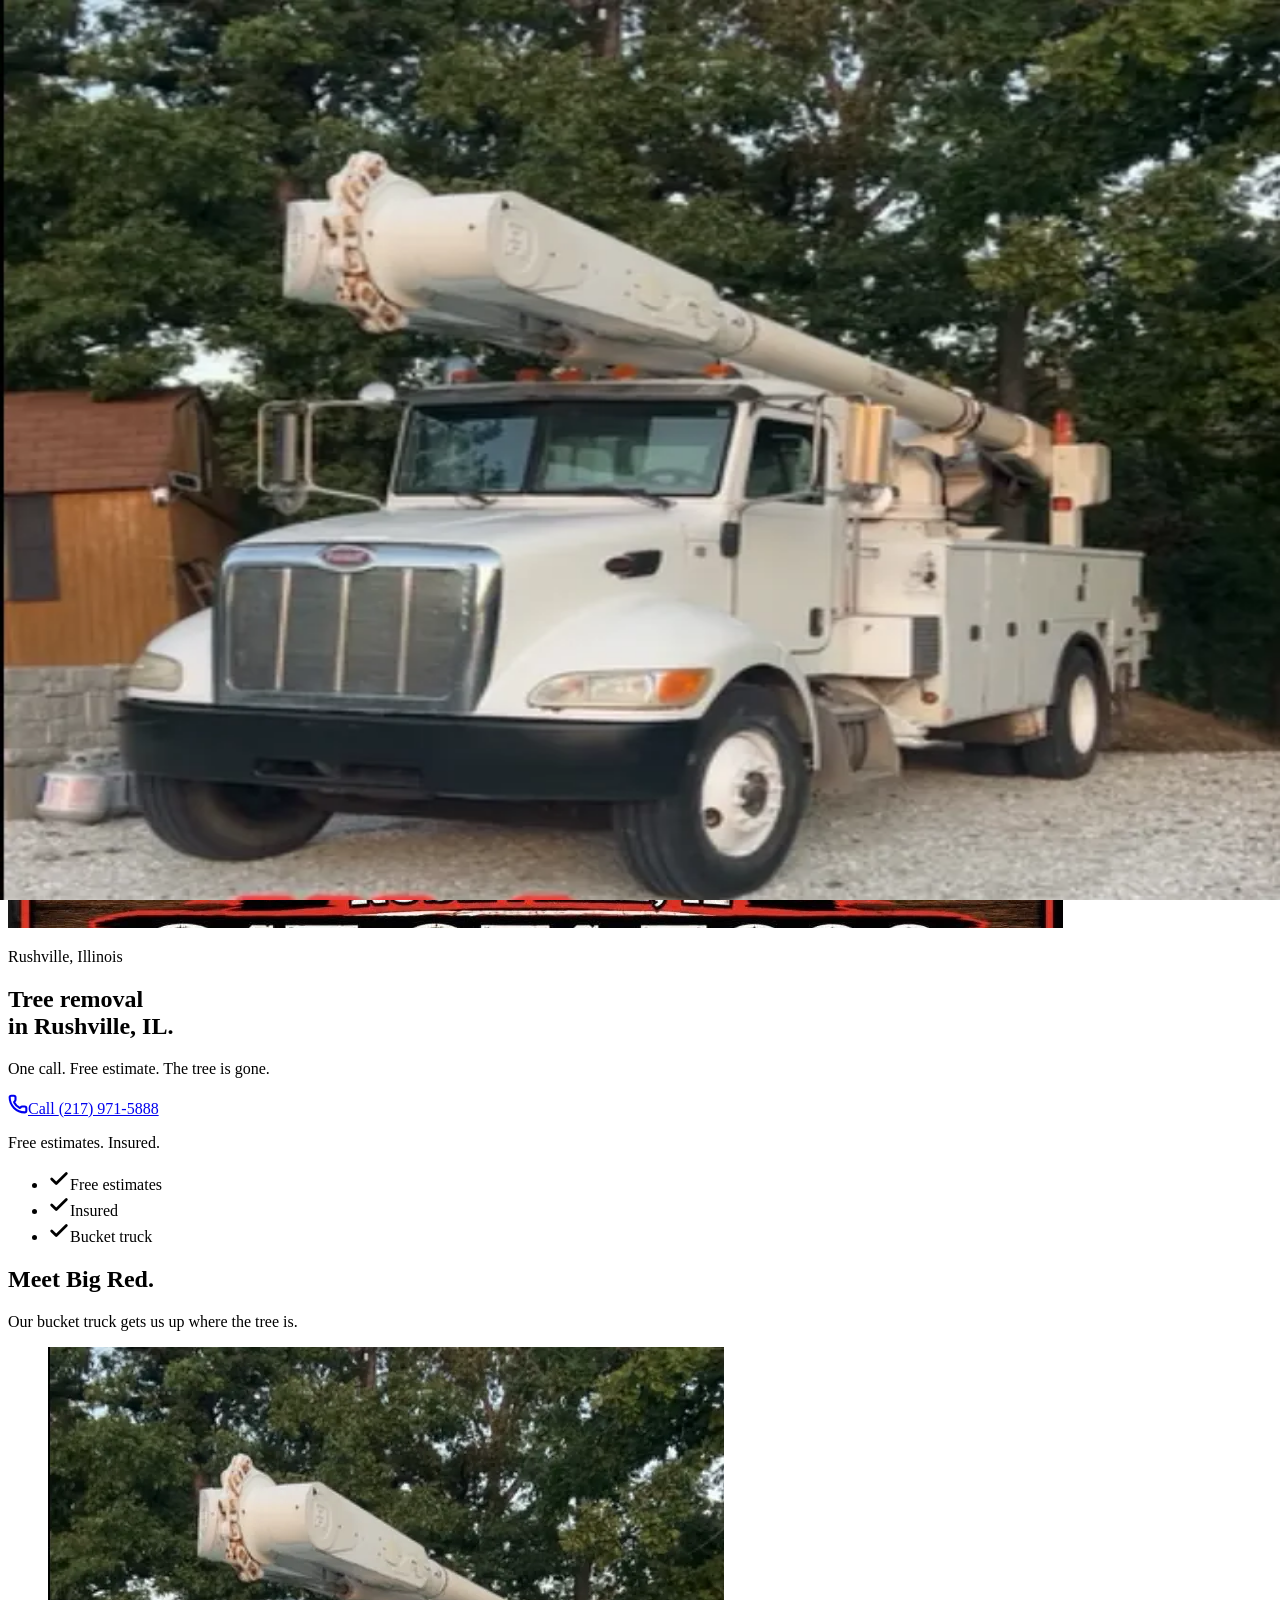
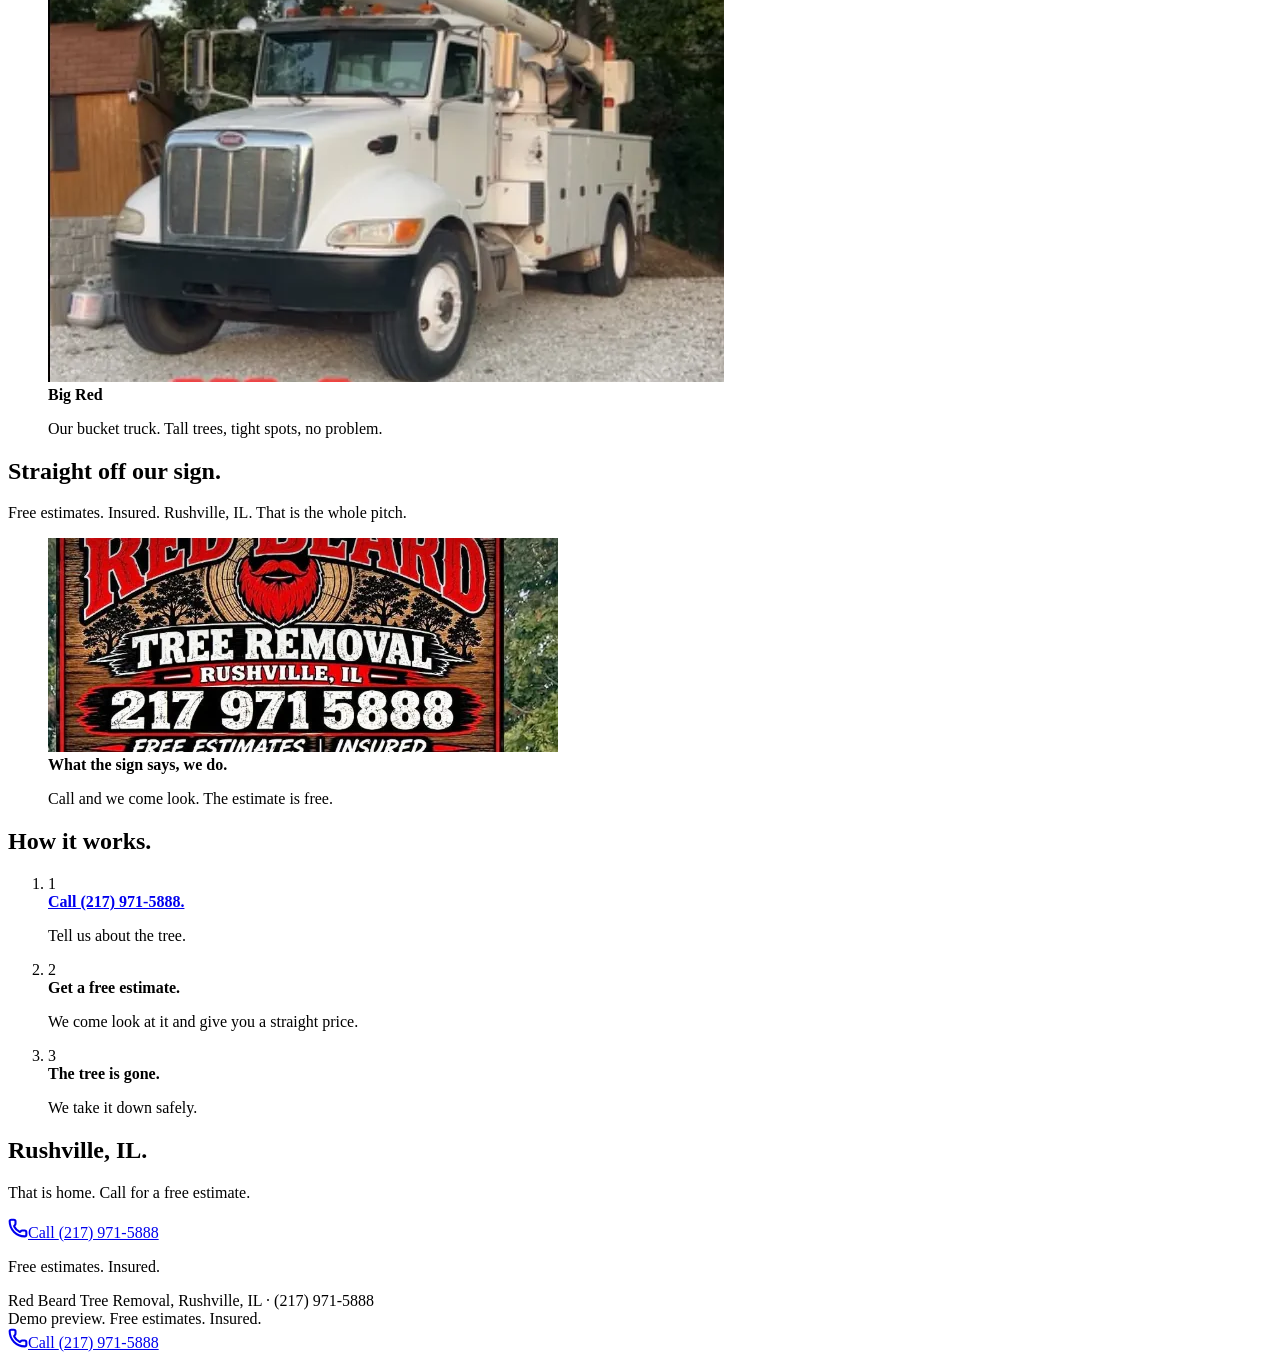
==== commit b6b7b8ad: "premium rebuild: index.html" ====
--- a/index.html
+++ b/index.html
@@ -1 +1 @@
-<!DOCTYPE html><!--KzKjPLpBFQ8ptzNPKDY8c--><html lang="en" class="__variable_b6ae92"><head><meta charSet="utf-8"/><meta name="viewport" content="width=device-width, initial-scale=1"/><link rel="preload" href="/red-beard-tree-removal-demo/_next/static/media/9d12c80ad321ecaa-s.p.woff2" as="font" crossorigin="" type="font/woff2"/><link rel="preload" as="image" href="assets/big-red-hero.webp"/><link rel="stylesheet" href="/red-beard-tree-removal-demo/_next/static/css/f8cb63df3b173b0a.css" data-precedence="next"/><link rel="preload" as="script" fetchPriority="low" href="/red-beard-tree-removal-demo/_next/static/chunks/webpack-40e328eed78a1ec0.js"/><script src="/red-beard-tree-removal-demo/_next/static/chunks/4bd1b696-c023c6e3521b1417.js" async=""></script><script src="/red-beard-tree-removal-demo/_next/static/chunks/255-a9c1425e43ca97da.js" async=""></script><script src="/red-beard-tree-removal-demo/_next/static/chunks/main-app-bfc468fa54396515.js" async=""></script><script src="/red-beard-tree-removal-demo/_next/static/chunks/c15bf2b0-52e8419f34af26ab.js" async=""></script><script src="/red-beard-tree-removal-demo/_next/static/chunks/238-9acfe7d8b4021333.js" async=""></script><script src="/red-beard-tree-removal-demo/_next/static/chunks/app/page-99de8cce8ed8bdce.js" async=""></script><meta name="next-size-adjust" content=""/><title>Red Beard Tree Removal, Rushville IL. Free Estimates, Insured</title><meta name="description" content="Tree removal in Rushville, IL. Free estimates. Insured. Call (217) 971-5888."/><link rel="icon" href="/red-beard-tree-removal-demo/icon.svg?a310b2d7cf198dcb" type="image/svg+xml" sizes="any"/><script src="/red-beard-tree-removal-demo/_next/static/chunks/polyfills-42372ed130431b0a.js" noModule=""></script></head><body class="font-body bg-ink text-cream antialiased"><div hidden=""><!--$--><!--/$--></div><header class="sticky top-0 z-50 flex items-center justify-between gap-3 border-b-2 border-signal bg-ink/95 px-4 py-2.5 backdrop-blur-sm"><div class="font-display text-lg font-bold uppercase leading-tight text-cream">Red Beard <span class="text-signal">Tree Removal</span></div><a href="tel:+12179715888" class="inline-flex items-center gap-2 whitespace-nowrap rounded-full bg-signal px-4 py-2 text-sm font-extrabold text-white transition-colors hover:bg-signaldeep" aria-label="Call Red Beard Tree Removal at (217) 971-5888"><svg xmlns="http://www.w3.org/2000/svg" width="16" height="16" viewBox="0 0 24 24" fill="none" stroke="currentColor" stroke-width="2.5" stroke-linecap="round" stroke-linejoin="round" class="lucide lucide-phone" aria-hidden="true"><path d="M13.832 16.568a1 1 0 0 0 1.213-.303l.355-.465A2 2 0 0 1 17 15h3a2 2 0 0 1 2 2v3a2 2 0 0 1-2 2A18 18 0 0 1 2 4a2 2 0 0 1 2-2h3a2 2 0 0 1 2 2v3a2 2 0 0 1-.8 1.6l-.468.351a1 1 0 0 0-.292 1.233 14 14 0 0 0 6.392 6.384"></path></svg>Call now</a></header><main><section class="relative flex min-h-[88svh] items-end overflow-hidden"><div class="hero-img absolute inset-0"><img alt="Big Red, the Red Beard Tree Removal bucket truck" decoding="async" data-nimg="fill" class="graded object-cover object-top" style="position:absolute;height:100%;width:100%;left:0;top:0;right:0;bottom:0;color:transparent" src="assets/big-red-hero.webp"/></div><div class="hero-scrim absolute inset-0" style="background:linear-gradient(180deg, rgba(10,8,6,.18) 0%, rgba(10,8,6,.62) 55%, rgba(10,8,6,.94) 100%)"></div><div class="relative z-10 mx-auto w-full max-w-7xl px-5 pb-16 pt-8 md:px-8 md:pb-24"><p class="hero-item mb-3 text-xs font-extrabold uppercase tracking-[0.18em] text-signal">Rushville, Illinois</p><h1 class="hero-item font-display max-w-3xl text-[clamp(3rem,12vw,7rem)] font-bold uppercase leading-[1.0] text-white">Tree removal<br/>in Rushville, IL.</h1><p class="hero-item mt-4 max-w-xl text-lg text-creamdim">One call. Free estimate. The tree is gone.</p><div class="hero-item mt-7"><a href="tel:+12179715888" class="inline-flex w-full items-center justify-center gap-2.5 rounded-full bg-signal px-8 py-4 text-lg font-extrabold text-white shadow-[0_8px_24px_rgba(0,0,0,0.45)] transition-colors hover:bg-signaldeep active:scale-[0.98] md:w-auto" aria-label="Call Red Beard Tree Removal at (217) 971-5888"><svg xmlns="http://www.w3.org/2000/svg" width="20" height="20" viewBox="0 0 24 24" fill="none" stroke="currentColor" stroke-width="2.5" stroke-linecap="round" stroke-linejoin="round" class="lucide lucide-phone" aria-hidden="true"><path d="M13.832 16.568a1 1 0 0 0 1.213-.303l.355-.465A2 2 0 0 1 17 15h3a2 2 0 0 1 2 2v3a2 2 0 0 1-2 2A18 18 0 0 1 2 4a2 2 0 0 1 2-2h3a2 2 0 0 1 2 2v3a2 2 0 0 1-.8 1.6l-.468.351a1 1 0 0 0-.292 1.233 14 14 0 0 0 6.392 6.384"></path></svg>Call <!-- -->(217) 971-5888</a><p class="mt-3 text-sm text-creamdim">Free estimates. Insured.</p></div></div></section><section aria-label="What you get" class="bg-cream text-ink"><div><ul class="mx-auto grid max-w-3xl grid-cols-3 gap-3 px-5 py-7 md:py-8"><li class="text-center font-display text-sm font-bold uppercase tracking-wide md:text-base"><svg xmlns="http://www.w3.org/2000/svg" width="22" height="22" viewBox="0 0 24 24" fill="none" stroke="currentColor" stroke-width="3" stroke-linecap="round" stroke-linejoin="round" class="lucide lucide-check mx-auto mb-1.5 text-signal" aria-hidden="true"><path d="M20 6 9 17l-5-5"></path></svg>Free estimates</li><li class="text-center font-display text-sm font-bold uppercase tracking-wide md:text-base"><svg xmlns="http://www.w3.org/2000/svg" width="22" height="22" viewBox="0 0 24 24" fill="none" stroke="currentColor" stroke-width="3" stroke-linecap="round" stroke-linejoin="round" class="lucide lucide-check mx-auto mb-1.5 text-signal" aria-hidden="true"><path d="M20 6 9 17l-5-5"></path></svg>Insured</li><li class="text-center font-display text-sm font-bold uppercase tracking-wide md:text-base"><svg xmlns="http://www.w3.org/2000/svg" width="22" height="22" viewBox="0 0 24 24" fill="none" stroke="currentColor" stroke-width="3" stroke-linecap="round" stroke-linejoin="round" class="lucide lucide-check mx-auto mb-1.5 text-signal" aria-hidden="true"><path d="M20 6 9 17l-5-5"></path></svg>Bucket truck</li></ul></div></section><section class="px-5 py-16 md:px-8 md:py-32"><div class="mx-auto max-w-5xl"><div><h2 class="font-display text-[clamp(2rem,7vw,3rem)] font-bold uppercase leading-[1.05] text-white">Meet Big Red.</h2><p class="mt-3 max-w-xl text-lg text-creamdim">Our bucket truck gets us up where the tree is.</p></div><div><figure class="mt-8 overflow-hidden rounded-2xl border border-line bg-ink2"><img alt="Big Red, the Red Beard Tree Removal bucket truck" loading="lazy" width="676" height="635" decoding="async" data-nimg="1" class="graded h-auto w-full" style="color:transparent" src="assets/big-red-hero.webp"/><figcaption class="px-6 py-5"><strong class="block text-lg text-white">Big Red</strong><p class="mt-1 text-creamdim">Our bucket truck. Tall trees, tight spots, no problem.</p></figcaption></figure></div></div></section><section class="px-5 py-16 md:px-8 md:py-32"><div class="mx-auto max-w-5xl"><div><h2 class="font-display text-[clamp(2rem,7vw,3rem)] font-bold uppercase leading-[1.05] text-white">Straight off our sign.</h2><p class="mt-3 max-w-xl text-lg text-creamdim">Free estimates. Insured. Rushville, IL. That is the whole pitch.</p></div><div><figure class="mt-8 overflow-hidden rounded-2xl border border-line bg-ink2"><img alt="Red Beard Tree Removal shop sign: Rushville, IL, (217) 971-5888, free estimates, insured" loading="lazy" width="510" height="214" decoding="async" data-nimg="1" class="graded h-auto w-full" style="color:transparent" src="assets/shop-sign-crop.webp"/><figcaption class="px-6 py-5"><strong class="block text-lg text-white">What the sign says, we do.</strong><p class="mt-1 text-creamdim">Call and we come look. The estimate is free.</p></figcaption></figure></div></div></section><section class="px-5 py-16 md:px-8 md:py-32"><div class="mx-auto max-w-5xl"><div><h2 class="font-display text-[clamp(2rem,7vw,3rem)] font-bold uppercase leading-[1.05] text-white">How it works.</h2></div><ol class="mt-8 grid gap-4"><div><li class="flex items-start gap-5 rounded-2xl border border-line bg-ink2 p-6"><span aria-hidden="true" class="flex h-11 w-11 shrink-0 items-center justify-center rounded-full bg-signal font-display text-lg font-bold text-white">1</span><div><strong class="block text-lg text-white"><a href="tel:+12179715888" class="underline decoration-signal decoration-2 underline-offset-4">Call (217) 971-5888.</a></strong><p class="mt-1 text-creamdim">Tell us about the tree.</p></div></li></div><div><li class="flex items-start gap-5 rounded-2xl border border-line bg-ink2 p-6"><span aria-hidden="true" class="flex h-11 w-11 shrink-0 items-center justify-center rounded-full bg-signal font-display text-lg font-bold text-white">2</span><div><strong class="block text-lg text-white">Get a free estimate.</strong><p class="mt-1 text-creamdim">We come look at it and give you a straight price.</p></div></li></div><div><li class="flex items-start gap-5 rounded-2xl border border-line bg-ink2 p-6"><span aria-hidden="true" class="flex h-11 w-11 shrink-0 items-center justify-center rounded-full bg-signal font-display text-lg font-bold text-white">3</span><div><strong class="block text-lg text-white">The tree is gone.</strong><p class="mt-1 text-creamdim">We take it down safely.</p></div></li></div></ol></div></section><section class="bg-signal px-5 py-16 text-center text-white md:py-28"><div><h2 class="font-display text-[clamp(2rem,7vw,3rem)] font-bold uppercase leading-[1.05]">Rushville, IL.</h2><p class="mx-auto mt-3 max-w-xl text-lg text-[#ffe9ea]">That is home. Call for a free estimate.</p><div class="mt-7"><a href="tel:+12179715888" class="inline-flex w-full items-center justify-center gap-2.5 rounded-full bg-white px-8 py-4 text-lg font-extrabold text-signal transition-colors hover:bg-cream active:scale-[0.98] md:w-auto" aria-label="Call Red Beard Tree Removal at (217) 971-5888"><svg xmlns="http://www.w3.org/2000/svg" width="20" height="20" viewBox="0 0 24 24" fill="none" stroke="currentColor" stroke-width="2.5" stroke-linecap="round" stroke-linejoin="round" class="lucide lucide-phone" aria-hidden="true"><path d="M13.832 16.568a1 1 0 0 0 1.213-.303l.355-.465A2 2 0 0 1 17 15h3a2 2 0 0 1 2 2v3a2 2 0 0 1-2 2A18 18 0 0 1 2 4a2 2 0 0 1 2-2h3a2 2 0 0 1 2 2v3a2 2 0 0 1-.8 1.6l-.468.351a1 1 0 0 0-.292 1.233 14 14 0 0 0 6.392 6.384"></path></svg>Call <!-- -->(217) 971-5888</a><p class="mt-3 text-sm text-[#ffe9ea]">Free estimates. Insured.</p></div></div></section></main><footer class="bg-[#0b0a08] px-5 pb-28 pt-8 text-center text-sm leading-relaxed text-[#8a8378] md:pb-10">Red Beard Tree Removal, Rushville, IL · <!-- -->(217) 971-5888<br/>Demo preview. Free estimates. Insured.</footer><div class="fixed inset-x-0 bottom-0 z-50 transition-transform duration-300 md:hidden translate-y-full" style="padding-bottom:env(safe-area-inset-bottom)"><a href="tel:+12179715888" class="flex items-center justify-center gap-2.5 bg-signal px-6 py-4 text-lg font-extrabold text-white shadow-[0_-8px_24px_rgba(0,0,0,0.45)]" aria-label="Call Red Beard Tree Removal at (217) 971-5888"><svg xmlns="http://www.w3.org/2000/svg" width="20" height="20" viewBox="0 0 24 24" fill="none" stroke="currentColor" stroke-width="2.5" stroke-linecap="round" stroke-linejoin="round" class="lucide lucide-phone" aria-hidden="true"><path d="M13.832 16.568a1 1 0 0 0 1.213-.303l.355-.465A2 2 0 0 1 17 15h3a2 2 0 0 1 2 2v3a2 2 0 0 1-2 2A18 18 0 0 1 2 4a2 2 0 0 1 2-2h3a2 2 0 0 1 2 2v3a2 2 0 0 1-.8 1.6l-.468.351a1 1 0 0 0-.292 1.233 14 14 0 0 0 6.392 6.384"></path></svg>Call <!-- -->(217) 971-5888</a></div><!--$--><!--/$--><script src="/red-beard-tree-removal-demo/_next/static/chunks/webpack-40e328eed78a1ec0.js" id="_R_" async=""></script><script>(self.__next_f=self.__next_f||[]).push([0])</script><script>self.__next_f.push([1,"1:\"$Sreact.fragment\"\n2:I[9766,[],\"\"]\n3:I[8924,[],\"\"]\n4:I[8862,[\"592\",\"static/chunks/c15bf2b0-52e8419f34af26ab.js\",\"238\",\"static/chunks/238-9acfe7d8b4021333.js\",\"974\",\"static/chunks/app/page-99de8cce8ed8bdce.js\"],\"default\"]\n5:I[1218,[\"592\",\"static/chunks/c15bf2b0-52e8419f34af26ab.js\",\"238\",\"static/chunks/238-9acfe7d8b4021333.js\",\"974\",\"static/chunks/app/page-99de8cce8ed8bdce.js\"],\"default\"]\n6:I[5109,[\"592\",\"static/chunks/c15bf2b0-52e8419f34af26ab.js\",\"238\",\"static/chunks/238-9acfe7d8b4021333.js\",\"974\",\"static/chunks/app/page-99de8cce8ed8bdce.js\"],\"default\"]\n7:I[3352,[\"592\",\"static/chunks/c15bf2b0-52e8419f34af26ab.js\",\"238\",\"static/chunks/238-9acfe7d8b4021333.js\",\"974\",\"static/chunks/app/page-99de8cce8ed8bdce.js\"],\"default\"]\n8:I[1356,[\"592\",\"static/chunks/c15bf2b0-52e8419f34af26ab.js\",\"238\",\"static/chunks/238-9acfe7d8b4021333.js\",\"974\",\"static/chunks/app/page-99de8cce8ed8bdce.js\"],\"Image\"]\n10:I[7150,[],\"\"]\n:HL[\"/red-beard-tree-removal-demo/_next/static/media/9d12c80ad321ecaa-s.p.woff2\",\"font\",{\"crossOrigin\":\"\",\"type\":\"font/woff2\"}]\n:HL[\"/red-beard-tree-removal-demo/_next/static/css/f8cb63df3b173b0a.css\",\"style\"]\n"])</script><script>self.__next_f.push([1,"0:{\"P\":null,\"b\":\"KzKjPLpBFQ8ptzNPKDY8c\",\"p\":\"/red-beard-tree-removal-demo\",\"c\":[\"\",\"\"],\"i\":false,\"f\":[[[\"\",{\"children\":[\"__PAGE__\",{}]},\"$undefined\",\"$undefined\",true],[\"\",[\"$\",\"$1\",\"c\",{\"children\":[[[\"$\",\"link\",\"0\",{\"rel\":\"stylesheet\",\"href\":\"/red-beard-tree-removal-demo/_next/static/css/f8cb63df3b173b0a.css\",\"precedence\":\"next\",\"crossOrigin\":\"$undefined\",\"nonce\":\"$undefined\"}]],[\"$\",\"html\",null,{\"lang\":\"en\",\"className\":\"__variable_b6ae92\",\"children\":[\"$\",\"body\",null,{\"className\":\"font-body bg-ink text-cream antialiased\",\"children\":[\"$\",\"$L2\",null,{\"parallelRouterKey\":\"children\",\"error\":\"$undefined\",\"errorStyles\":\"$undefined\",\"errorScripts\":\"$undefined\",\"template\":[\"$\",\"$L3\",null,{}],\"templateStyles\":\"$undefined\",\"templateScripts\":\"$undefined\",\"notFound\":[[[\"$\",\"title\",null,{\"children\":\"404: This page could not be found.\"}],[\"$\",\"div\",null,{\"style\":{\"fontFamily\":\"system-ui,\\\"Segoe UI\\\",Roboto,Helvetica,Arial,sans-serif,\\\"Apple Color Emoji\\\",\\\"Segoe UI Emoji\\\"\",\"height\":\"100vh\",\"textAlign\":\"center\",\"display\":\"flex\",\"flexDirection\":\"column\",\"alignItems\":\"center\",\"justifyContent\":\"center\"},\"children\":[\"$\",\"div\",null,{\"children\":[[\"$\",\"style\",null,{\"dangerouslySetInnerHTML\":{\"__html\":\"body{color:#000;background:#fff;margin:0}.next-error-h1{border-right:1px solid rgba(0,0,0,.3)}@media (prefers-color-scheme:dark){body{color:#fff;background:#000}.next-error-h1{border-right:1px solid rgba(255,255,255,.3)}}\"}}],[\"$\",\"h1\",null,{\"className\":\"next-error-h1\",\"style\":{\"display\":\"inline-block\",\"margin\":\"0 20px 0 0\",\"padding\":\"0 23px 0 0\",\"fontSize\":24,\"fontWeight\":500,\"verticalAlign\":\"top\",\"lineHeight\":\"49px\"},\"children\":404}],[\"$\",\"div\",null,{\"style\":{\"display\":\"inline-block\"},\"children\":[\"$\",\"h2\",null,{\"style\":{\"fontSize\":14,\"fontWeight\":400,\"lineHeight\":\"49px\",\"margin\":0},\"children\":\"This page could not be found.\"}]}]]}]}]],[]],\"forbidden\":\"$undefined\",\"unauthorized\":\"$undefined\"}]}]}]]}],{\"children\":[\"__PAGE__\",[\"$\",\"$1\",\"c\",{\"children\":[[[\"$\",\"$L4\",null,{}],[\"$\",\"main\",null,{\"children\":[[\"$\",\"$L5\",null,{}],[\"$\",\"section\",null,{\"aria-label\":\"What you get\",\"className\":\"bg-cream text-ink\",\"children\":[\"$\",\"$L6\",null,{\"children\":[\"$\",\"ul\",null,{\"className\":\"mx-auto grid max-w-3xl grid-cols-3 gap-3 px-5 py-7 md:py-8\",\"children\":[[\"$\",\"li\",\"Free estimates\",{\"className\":\"text-center font-display text-sm font-bold uppercase tracking-wide md:text-base\",\"children\":[[\"$\",\"$L7\",null,{\"ref\":\"$undefined\",\"icon\":{\"name\":\"check\",\"size\":24,\"node\":[[\"path\",{\"d\":\"M20 6 9 17l-5-5\",\"key\":\"1gmf2c\"}]]},\"className\":\"mx-auto mb-1.5 text-signal\",\"size\":22,\"strokeWidth\":3,\"aria-hidden\":true}],\"Free estimates\"]}],[\"$\",\"li\",\"Insured\",{\"className\":\"text-center font-display text-sm font-bold uppercase tracking-wide md:text-base\",\"children\":[[\"$\",\"$L7\",null,{\"ref\":\"$undefined\",\"icon\":\"$0:f:0:1:2:children:1:props:children:0:1:props:children:1:props:children:props:children:props:children:0:props:children:0:props:icon\",\"className\":\"mx-auto mb-1.5 text-signal\",\"size\":22,\"strokeWidth\":3,\"aria-hidden\":true}],\"Insured\"]}],[\"$\",\"li\",\"Bucket truck\",{\"className\":\"text-center font-display text-sm font-bold uppercase tracking-wide md:text-base\",\"children\":[[\"$\",\"$L7\",null,{\"ref\":\"$undefined\",\"icon\":\"$0:f:0:1:2:children:1:props:children:0:1:props:children:1:props:children:props:children:props:children:0:props:children:0:props:icon\",\"className\":\"mx-auto mb-1.5 text-signal\",\"size\":22,\"strokeWidth\":3,\"aria-hidden\":true}],\"Bucket truck\"]}]]}]}]}],[\"$\",\"section\",null,{\"className\":\"px-5 py-16 md:px-8 md:py-32\",\"children\":[\"$\",\"div\",null,{\"className\":\"mx-auto max-w-5xl\",\"children\":[[\"$\",\"$L6\",null,{\"children\":[[\"$\",\"h2\",null,{\"className\":\"font-display text-[clamp(2rem,7vw,3rem)] font-bold uppercase leading-[1.05] text-white\",\"children\":\"Meet Big Red.\"}],[\"$\",\"p\",null,{\"className\":\"mt-3 max-w-xl text-lg text-creamdim\",\"children\":\"Our bucket truck gets us up where the tree is.\"}]]}],[\"$\",\"$L6\",null,{\"delay\":0.1,\"children\":[\"$\",\"figure\",null,{\"className\":\"mt-8 overflow-hidden rounded-2xl border border-line bg-ink2\",\"children\":[[\"$\",\"$L8\",null,{\"src\":\"assets/big-red-hero.webp\",\"alt\":\"Big Red, the Red Beard Tree Removal bucket truck\",\"width\":676,\"height\":635,\"sizes\":\"(max-width: 768px) 100vw, 1024px\",\"className\":\"graded h-auto w-full\",\"loading\":\"lazy\"}],[\"$\",\"figcaption\",null,{\"className\":\"px-6 py-5\",\"children\":[[\"$\",\"strong\",null,{\"className\":\"block text-lg text-white\",\"children\":\"Big Red\"}],[\"$\",\"p\",null,{\"className\":\"mt-1 text-creamdim\",\"children\":\"Our bucket truck. Tall trees, tight spots, no problem.\"}]]}]]}]}]]}]}],[\"$\",\"section\",null,{\"className\":\"px-5 py-16 md:px-8 md:py-32\",\"children\":[\"$\",\"div\",null,{\"className\":\"mx-auto max-w-5xl\",\"children\":[[\"$\",\"$L6\",null,{\"children\":[[\"$\",\"h2\",null,{\"className\":\"font-display text-[clamp(2rem,7vw,3rem)] font-bold uppercase leading-[1.05] text-white\",\"children\":\"Straight off our sign.\"}],[\"$\",\"p\",null,{\"className\":\"mt-3 max-w-xl text-lg text-creamdim\",\"children\":\"Free estimates. Insured. Rushville, IL. That is the whole pitch.\"}]]}],\"$L9\"]}]}],\"$La\",\"$Lb\"]}],\"$Lc\",\"$Ld\"],null,\"$Le\"]}],{},null,false]},null,false],\"$Lf\",false]],\"m\":\"$undefined\",\"G\":[\"$10\",[]],\"s\":false,\"S\":true}\n"])</script><script>self.__next_f.push([1,"11:I[7374,[\"592\",\"static/chunks/c15bf2b0-52e8419f34af26ab.js\",\"238\",\"static/chunks/238-9acfe7d8b4021333.js\",\"974\",\"static/chunks/app/page-99de8cce8ed8bdce.js\"],\"default\"]\n12:I[4431,[],\"OutletBoundary\"]\n14:I[5278,[],\"AsyncMetadataOutlet\"]\n16:I[4431,[],\"ViewportBoundary\"]\n18:I[4431,[],\"MetadataBoundary\"]\n19:\"$Sreact.suspense\"\n"])</script><script>self.__next_f.push([1,"9:[\"$\",\"$L6\",null,{\"delay\":0.1,\"children\":[\"$\",\"figure\",null,{\"className\":\"mt-8 overflow-hidden rounded-2xl border border-line bg-ink2\",\"children\":[[\"$\",\"$L8\",null,{\"src\":\"assets/shop-sign-crop.webp\",\"alt\":\"Red Beard Tree Removal shop sign: Rushville, IL, (217) 971-5888, free estimates, insured\",\"width\":510,\"height\":214,\"sizes\":\"(max-width: 768px) 100vw, 1024px\",\"className\":\"graded h-auto w-full\",\"loading\":\"lazy\"}],[\"$\",\"figcaption\",null,{\"className\":\"px-6 py-5\",\"children\":[[\"$\",\"strong\",null,{\"className\":\"block text-lg text-white\",\"children\":\"What the sign says, we do.\"}],[\"$\",\"p\",null,{\"className\":\"mt-1 text-creamdim\",\"children\":\"Call and we come look. The estimate is free.\"}]]}]]}]}]\n"])</script><script>self.__next_f.push([1,"a:[\"$\",\"section\",null,{\"className\":\"px-5 py-16 md:px-8 md:py-32\",\"children\":[\"$\",\"div\",null,{\"className\":\"mx-auto max-w-5xl\",\"children\":[[\"$\",\"$L6\",null,{\"children\":[\"$\",\"h2\",null,{\"className\":\"font-display text-[clamp(2rem,7vw,3rem)] font-bold uppercase leading-[1.05] text-white\",\"children\":\"How it works.\"}]}],[\"$\",\"ol\",null,{\"className\":\"mt-8 grid gap-4\",\"children\":[[\"$\",\"$L6\",\"Call (217) 971-5888.\",{\"delay\":0,\"children\":[\"$\",\"li\",null,{\"className\":\"flex items-start gap-5 rounded-2xl border border-line bg-ink2 p-6\",\"children\":[[\"$\",\"span\",null,{\"aria-hidden\":true,\"className\":\"flex h-11 w-11 shrink-0 items-center justify-center rounded-full bg-signal font-display text-lg font-bold text-white\",\"children\":1}],[\"$\",\"div\",null,{\"children\":[[\"$\",\"strong\",null,{\"className\":\"block text-lg text-white\",\"children\":[\"$\",\"a\",null,{\"href\":\"tel:+12179715888\",\"className\":\"underline decoration-signal decoration-2 underline-offset-4\",\"children\":\"Call (217) 971-5888.\"}]}],[\"$\",\"p\",null,{\"className\":\"mt-1 text-creamdim\",\"children\":\"Tell us about the tree.\"}]]}]]}]}],[\"$\",\"$L6\",\"Get a free estimate.\",{\"delay\":0.08,\"children\":[\"$\",\"li\",null,{\"className\":\"flex items-start gap-5 rounded-2xl border border-line bg-ink2 p-6\",\"children\":[[\"$\",\"span\",null,{\"aria-hidden\":true,\"className\":\"flex h-11 w-11 shrink-0 items-center justify-center rounded-full bg-signal font-display text-lg font-bold text-white\",\"children\":2}],[\"$\",\"div\",null,{\"children\":[[\"$\",\"strong\",null,{\"className\":\"block text-lg text-white\",\"children\":\"Get a free estimate.\"}],[\"$\",\"p\",null,{\"className\":\"mt-1 text-creamdim\",\"children\":\"We come look at it and give you a straight price.\"}]]}]]}]}],[\"$\",\"$L6\",\"The tree is gone.\",{\"delay\":0.16,\"children\":[\"$\",\"li\",null,{\"className\":\"flex items-start gap-5 rounded-2xl border border-line bg-ink2 p-6\",\"children\":[[\"$\",\"span\",null,{\"aria-hidden\":true,\"className\":\"flex h-11 w-11 shrink-0 items-center justify-center rounded-full bg-signal font-display text-lg font-bold text-white\",\"children\":3}],[\"$\",\"div\",null,{\"children\":[[\"$\",\"strong\",null,{\"className\":\"block text-lg text-white\",\"children\":\"The tree is gone.\"}],[\"$\",\"p\",null,{\"className\":\"mt-1 text-creamdim\",\"children\":\"We take it down safely.\"}]]}]]}]}]]}]]}]}]\n"])</script><script>self.__next_f.push([1,"b:[\"$\",\"section\",null,{\"className\":\"bg-signal px-5 py-16 text-center text-white md:py-28\",\"children\":[\"$\",\"$L6\",null,{\"children\":[[\"$\",\"h2\",null,{\"className\":\"font-display text-[clamp(2rem,7vw,3rem)] font-bold uppercase leading-[1.05]\",\"children\":\"Rushville, IL.\"}],[\"$\",\"p\",null,{\"className\":\"mx-auto mt-3 max-w-xl text-lg text-[#ffe9ea]\",\"children\":\"That is home. Call for a free estimate.\"}],[\"$\",\"div\",null,{\"className\":\"mt-7\",\"children\":[[\"$\",\"a\",null,{\"href\":\"tel:+12179715888\",\"className\":\"inline-flex w-full items-center justify-center gap-2.5 rounded-full bg-white px-8 py-4 text-lg font-extrabold text-signal transition-colors hover:bg-cream active:scale-[0.98] md:w-auto\",\"aria-label\":\"Call Red Beard Tree Removal at (217) 971-5888\",\"children\":[[\"$\",\"$L7\",null,{\"ref\":\"$undefined\",\"icon\":{\"name\":\"phone\",\"size\":24,\"node\":[[\"path\",{\"d\":\"M13.832 16.568a1 1 0 0 0 1.213-.303l.355-.465A2 2 0 0 1 17 15h3a2 2 0 0 1 2 2v3a2 2 0 0 1-2 2A18 18 0 0 1 2 4a2 2 0 0 1 2-2h3a2 2 0 0 1 2 2v3a2 2 0 0 1-.8 1.6l-.468.351a1 1 0 0 0-.292 1.233 14 14 0 0 0 6.392 6.384\",\"key\":\"9njp5v\"}]]},\"className\":\"$undefined\",\"size\":20,\"strokeWidth\":2.5,\"aria-hidden\":true}],\"Call \",\"(217) 971-5888\"]}],[\"$\",\"p\",null,{\"className\":\"mt-3 text-sm text-[#ffe9ea]\",\"children\":\"Free estimates. Insured.\"}]]}]]}]}]\n"])</script><script>self.__next_f.push([1,"c:[\"$\",\"footer\",null,{\"className\":\"bg-[#0b0a08] px-5 pb-28 pt-8 text-center text-sm leading-relaxed text-[#8a8378] md:pb-10\",\"children\":[\"Red Beard Tree Removal, Rushville, IL · \",\"(217) 971-5888\",[\"$\",\"br\",null,{}],\"Demo preview. Free estimates. Insured.\"]}]\nd:[\"$\",\"$L11\",null,{}]\ne:[\"$\",\"$L12\",null,{\"children\":[\"$L13\",[\"$\",\"$L14\",null,{\"promise\":\"$@15\"}]]}]\nf:[\"$\",\"$1\",\"h\",{\"children\":[null,[[\"$\",\"$L16\",null,{\"children\":\"$L17\"}],[\"$\",\"meta\",null,{\"name\":\"next-size-adjust\",\"content\":\"\"}]],[\"$\",\"$L18\",null,{\"children\":[\"$\",\"div\",null,{\"hidden\":true,\"children\":[\"$\",\"$19\",null,{\"fallback\":null,\"children\":\"$L1a\"}]}]}]]}]\n"])</script><script>self.__next_f.push([1,"17:[[\"$\",\"meta\",\"0\",{\"charSet\":\"utf-8\"}],[\"$\",\"meta\",\"1\",{\"name\":\"viewport\",\"content\":\"width=device-width, initial-scale=1\"}]]\n13:null\n"])</script><script>self.__next_f.push([1,"1b:I[622,[],\"IconMark\"]\n15:{\"metadata\":[[\"$\",\"title\",\"0\",{\"children\":\"Red Beard Tree Removal, Rushville IL. Free Estimates, Insured\"}],[\"$\",\"meta\",\"1\",{\"name\":\"description\",\"content\":\"Tree removal in Rushville, IL. Free estimates. Insured. Call (217) 971-5888.\"}],[\"$\",\"link\",\"2\",{\"rel\":\"icon\",\"href\":\"/red-beard-tree-removal-demo/icon.svg?a310b2d7cf198dcb\",\"type\":\"image/svg+xml\",\"sizes\":\"any\"}],[\"$\",\"$L1b\",\"3\",{}]],\"error\":null,\"digest\":\"$undefined\"}\n"])</script><script>self.__next_f.push([1,"1a:\"$15:metadata\"\n"])</script></body></html>+<!DOCTYPE html><!--3T_5yYq5Rif1VlEUuJIMl--><html lang="en" class="__variable_b6ae92"><head><meta charSet="utf-8"/><meta name="viewport" content="width=device-width, initial-scale=1"/><link rel="preload" href="/red-beard-tree-removal-demo/_next/static/media/9d12c80ad321ecaa-s.p.woff2" as="font" crossorigin="" type="font/woff2"/><link rel="preload" as="image" href="assets/red-beard-logo.webp"/><link rel="preload" as="image" href="assets/big-red-hero.webp"/><link rel="stylesheet" href="/red-beard-tree-removal-demo/_next/static/css/ecf02eed35cb015c.css" data-precedence="next"/><link rel="preload" as="script" fetchPriority="low" href="/red-beard-tree-removal-demo/_next/static/chunks/webpack-40e328eed78a1ec0.js"/><script src="/red-beard-tree-removal-demo/_next/static/chunks/4bd1b696-c023c6e3521b1417.js" async=""></script><script src="/red-beard-tree-removal-demo/_next/static/chunks/255-a9c1425e43ca97da.js" async=""></script><script src="/red-beard-tree-removal-demo/_next/static/chunks/main-app-bfc468fa54396515.js" async=""></script><script src="/red-beard-tree-removal-demo/_next/static/chunks/c15bf2b0-52e8419f34af26ab.js" async=""></script><script src="/red-beard-tree-removal-demo/_next/static/chunks/238-9acfe7d8b4021333.js" async=""></script><script src="/red-beard-tree-removal-demo/_next/static/chunks/app/page-213b5d24c8fc31f9.js" async=""></script><meta name="next-size-adjust" content=""/><title>Red Beard Tree Removal, Rushville IL. Free Estimates, Insured</title><meta name="description" content="Tree removal in Rushville, IL. Free estimates. Insured. Call (217) 971-5888."/><link rel="icon" href="/red-beard-tree-removal-demo/icon.svg?a310b2d7cf198dcb" type="image/svg+xml" sizes="any"/><script src="/red-beard-tree-removal-demo/_next/static/chunks/polyfills-42372ed130431b0a.js" noModule=""></script></head><body class="font-body bg-ink text-cream antialiased"><div hidden=""><!--$--><!--/$--></div><header class="sticky top-0 z-50 flex items-center justify-between gap-3 border-b-2 border-signal bg-ink/95 px-4 py-2 backdrop-blur-sm"><a href="#top" aria-label="Red Beard Tree Removal — back to top"><img alt="Red Beard Tree Removal logo" width="1055" height="458" decoding="async" data-nimg="1" class="h-10 w-auto" style="color:transparent" src="assets/red-beard-logo.webp"/></a><a href="tel:+12179715888" class="inline-flex items-center gap-2 whitespace-nowrap rounded-full bg-signal px-4 py-2 text-sm font-extrabold text-white transition-colors hover:bg-signaldeep" aria-label="Call Red Beard Tree Removal at (217) 971-5888"><svg xmlns="http://www.w3.org/2000/svg" width="16" height="16" viewBox="0 0 24 24" fill="none" stroke="currentColor" stroke-width="2.5" stroke-linecap="round" stroke-linejoin="round" class="lucide lucide-phone" aria-hidden="true"><path d="M13.832 16.568a1 1 0 0 0 1.213-.303l.355-.465A2 2 0 0 1 17 15h3a2 2 0 0 1 2 2v3a2 2 0 0 1-2 2A18 18 0 0 1 2 4a2 2 0 0 1 2-2h3a2 2 0 0 1 2 2v3a2 2 0 0 1-.8 1.6l-.468.351a1 1 0 0 0-.292 1.233 14 14 0 0 0 6.392 6.384"></path></svg>Call now</a></header><main id="top"><section class="relative flex min-h-[88svh] items-end overflow-hidden"><div class="hero-img absolute inset-0"><img alt="Big Red, the Red Beard Tree Removal bucket truck" decoding="async" data-nimg="fill" class="graded object-cover object-top" style="position:absolute;height:100%;width:100%;left:0;top:0;right:0;bottom:0;color:transparent" src="assets/big-red-hero.webp"/></div><div class="hero-scrim absolute inset-0" style="background:linear-gradient(180deg, rgba(10,8,6,.18) 0%, rgba(10,8,6,.62) 55%, rgba(10,8,6,.94) 100%)"></div><div class="relative z-10 mx-auto w-full max-w-7xl px-5 pb-16 pt-8 md:px-8 md:pb-24"><img alt="Red Beard Tree Removal logo" width="1055" height="458" decoding="async" data-nimg="1" class="hero-item mb-5 w-60 md:w-80" style="color:transparent" src="assets/red-beard-logo.webp"/><p class="hero-item mb-3 text-xs font-extrabold uppercase tracking-[0.18em] text-signal">Rushville, Illinois</p><h1 class="hero-item font-display max-w-3xl text-[clamp(3rem,12vw,7rem)] font-bold uppercase leading-[1.0] text-white">Tree removal<br/>in Rushville, IL.</h1><p class="hero-item mt-4 max-w-xl text-lg text-creamdim">One call. Free estimate. The tree is gone.</p><div class="hero-item mt-7"><a href="tel:+12179715888" class="inline-flex w-full items-center justify-center gap-2.5 rounded-full bg-signal px-8 py-4 text-lg font-extrabold text-white shadow-[0_8px_24px_rgba(0,0,0,0.45)] transition-colors hover:bg-signaldeep active:scale-[0.98] md:w-auto" aria-label="Call Red Beard Tree Removal at (217) 971-5888"><svg xmlns="http://www.w3.org/2000/svg" width="20" height="20" viewBox="0 0 24 24" fill="none" stroke="currentColor" stroke-width="2.5" stroke-linecap="round" stroke-linejoin="round" class="lucide lucide-phone" aria-hidden="true"><path d="M13.832 16.568a1 1 0 0 0 1.213-.303l.355-.465A2 2 0 0 1 17 15h3a2 2 0 0 1 2 2v3a2 2 0 0 1-2 2A18 18 0 0 1 2 4a2 2 0 0 1 2-2h3a2 2 0 0 1 2 2v3a2 2 0 0 1-.8 1.6l-.468.351a1 1 0 0 0-.292 1.233 14 14 0 0 0 6.392 6.384"></path></svg>Call <!-- -->(217) 971-5888</a><p class="mt-3 text-sm text-creamdim">Free estimates. Insured.</p></div></div></section><section aria-label="What you get" class="bg-cream text-ink"><div><ul class="mx-auto grid max-w-3xl grid-cols-3 gap-3 px-5 py-7 md:py-8"><li class="text-center font-display text-sm font-bold uppercase tracking-wide md:text-base"><svg xmlns="http://www.w3.org/2000/svg" width="22" height="22" viewBox="0 0 24 24" fill="none" stroke="currentColor" stroke-width="3" stroke-linecap="round" stroke-linejoin="round" class="lucide lucide-check mx-auto mb-1.5 text-signal" aria-hidden="true"><path d="M20 6 9 17l-5-5"></path></svg>Free estimates</li><li class="text-center font-display text-sm font-bold uppercase tracking-wide md:text-base"><svg xmlns="http://www.w3.org/2000/svg" width="22" height="22" viewBox="0 0 24 24" fill="none" stroke="currentColor" stroke-width="3" stroke-linecap="round" stroke-linejoin="round" class="lucide lucide-check mx-auto mb-1.5 text-signal" aria-hidden="true"><path d="M20 6 9 17l-5-5"></path></svg>Insured</li><li class="text-center font-display text-sm font-bold uppercase tracking-wide md:text-base"><svg xmlns="http://www.w3.org/2000/svg" width="22" height="22" viewBox="0 0 24 24" fill="none" stroke="currentColor" stroke-width="3" stroke-linecap="round" stroke-linejoin="round" class="lucide lucide-check mx-auto mb-1.5 text-signal" aria-hidden="true"><path d="M20 6 9 17l-5-5"></path></svg>Bucket truck</li></ul></div></section><section class="px-5 py-16 md:px-8 md:py-32"><div class="mx-auto max-w-5xl"><div><h2 class="font-display text-[clamp(2rem,7vw,3rem)] font-bold uppercase leading-[1.05] text-white">Meet Big Red.</h2><p class="mt-3 max-w-xl text-lg text-creamdim">Our bucket truck gets us up where the tree is.</p></div><div><figure class="mt-8 overflow-hidden rounded-2xl border border-line bg-ink2"><img alt="Big Red, the Red Beard Tree Removal bucket truck" loading="lazy" width="676" height="635" decoding="async" data-nimg="1" class="graded h-auto w-full" style="color:transparent" src="assets/big-red-hero.webp"/><figcaption class="px-6 py-5"><strong class="block text-lg text-white">Big Red</strong><p class="mt-1 text-creamdim">Our bucket truck. Tall trees, tight spots, no problem.</p></figcaption></figure></div></div></section><section class="px-5 py-16 md:px-8 md:py-32"><div class="mx-auto max-w-5xl"><div><h2 class="font-display text-[clamp(2rem,7vw,3rem)] font-bold uppercase leading-[1.05] text-white">Straight off our sign.</h2><p class="mt-3 max-w-xl text-lg text-creamdim">Free estimates. Insured. Rushville, IL. That is the whole pitch.</p></div><div><figure class="mt-8 overflow-hidden rounded-2xl border border-line bg-ink2"><img alt="Red Beard Tree Removal shop sign: Rushville, IL, (217) 971-5888, free estimates, insured" loading="lazy" width="510" height="214" decoding="async" data-nimg="1" class="graded h-auto w-full" style="color:transparent" src="assets/shop-sign-crop.webp"/><figcaption class="px-6 py-5"><strong class="block text-lg text-white">What the sign says, we do.</strong><p class="mt-1 text-creamdim">Call and we come look. The estimate is free.</p></figcaption></figure></div></div></section><section class="px-5 py-16 md:px-8 md:py-32"><div class="mx-auto max-w-5xl"><div><h2 class="font-display text-[clamp(2rem,7vw,3rem)] font-bold uppercase leading-[1.05] text-white">How it works.</h2></div><ol class="mt-8 grid gap-4"><div><li class="flex items-start gap-5 rounded-2xl border border-line bg-ink2 p-6"><span aria-hidden="true" class="flex h-11 w-11 shrink-0 items-center justify-center rounded-full bg-signal font-display text-lg font-bold text-white">1</span><div><strong class="block text-lg text-white"><a href="tel:+12179715888" class="underline decoration-signal decoration-2 underline-offset-4">Call (217) 971-5888.</a></strong><p class="mt-1 text-creamdim">Tell us about the tree.</p></div></li></div><div><li class="flex items-start gap-5 rounded-2xl border border-line bg-ink2 p-6"><span aria-hidden="true" class="flex h-11 w-11 shrink-0 items-center justify-center rounded-full bg-signal font-display text-lg font-bold text-white">2</span><div><strong class="block text-lg text-white">Get a free estimate.</strong><p class="mt-1 text-creamdim">We come look at it and give you a straight price.</p></div></li></div><div><li class="flex items-start gap-5 rounded-2xl border border-line bg-ink2 p-6"><span aria-hidden="true" class="flex h-11 w-11 shrink-0 items-center justify-center rounded-full bg-signal font-display text-lg font-bold text-white">3</span><div><strong class="block text-lg text-white">The tree is gone.</strong><p class="mt-1 text-creamdim">We take it down safely.</p></div></li></div></ol></div></section><section class="bg-signal px-5 py-16 text-center text-white md:py-28"><div><h2 class="font-display text-[clamp(2rem,7vw,3rem)] font-bold uppercase leading-[1.05]">Rushville, IL.</h2><p class="mx-auto mt-3 max-w-xl text-lg text-[#ffe9ea]">That is home. Call for a free estimate.</p><div class="mt-7"><a href="tel:+12179715888" class="inline-flex w-full items-center justify-center gap-2.5 rounded-full bg-white px-8 py-4 text-lg font-extrabold text-signal transition-colors hover:bg-cream active:scale-[0.98] md:w-auto" aria-label="Call Red Beard Tree Removal at (217) 971-5888"><svg xmlns="http://www.w3.org/2000/svg" width="20" height="20" viewBox="0 0 24 24" fill="none" stroke="currentColor" stroke-width="2.5" stroke-linecap="round" stroke-linejoin="round" class="lucide lucide-phone" aria-hidden="true"><path d="M13.832 16.568a1 1 0 0 0 1.213-.303l.355-.465A2 2 0 0 1 17 15h3a2 2 0 0 1 2 2v3a2 2 0 0 1-2 2A18 18 0 0 1 2 4a2 2 0 0 1 2-2h3a2 2 0 0 1 2 2v3a2 2 0 0 1-.8 1.6l-.468.351a1 1 0 0 0-.292 1.233 14 14 0 0 0 6.392 6.384"></path></svg>Call <!-- -->(217) 971-5888</a><p class="mt-3 text-sm text-[#ffe9ea]">Free estimates. Insured.</p></div></div></section></main><footer class="bg-[#0b0a08] px-5 pb-28 pt-8 text-center text-sm leading-relaxed text-[#8a8378] md:pb-10">Red Beard Tree Removal, Rushville, IL · <!-- -->(217) 971-5888<br/>Demo preview. Free estimates. Insured.</footer><div class="fixed inset-x-0 bottom-0 z-50 transition-transform duration-300 md:hidden translate-y-full" style="padding-bottom:env(safe-area-inset-bottom)"><a href="tel:+12179715888" class="flex items-center justify-center gap-2.5 bg-signal px-6 py-4 text-lg font-extrabold text-white shadow-[0_-8px_24px_rgba(0,0,0,0.45)]" aria-label="Call Red Beard Tree Removal at (217) 971-5888"><svg xmlns="http://www.w3.org/2000/svg" width="20" height="20" viewBox="0 0 24 24" fill="none" stroke="currentColor" stroke-width="2.5" stroke-linecap="round" stroke-linejoin="round" class="lucide lucide-phone" aria-hidden="true"><path d="M13.832 16.568a1 1 0 0 0 1.213-.303l.355-.465A2 2 0 0 1 17 15h3a2 2 0 0 1 2 2v3a2 2 0 0 1-2 2A18 18 0 0 1 2 4a2 2 0 0 1 2-2h3a2 2 0 0 1 2 2v3a2 2 0 0 1-.8 1.6l-.468.351a1 1 0 0 0-.292 1.233 14 14 0 0 0 6.392 6.384"></path></svg>Call <!-- -->(217) 971-5888</a></div><!--$--><!--/$--><script src="/red-beard-tree-removal-demo/_next/static/chunks/webpack-40e328eed78a1ec0.js" id="_R_" async=""></script><script>(self.__next_f=self.__next_f||[]).push([0])</script><script>self.__next_f.push([1,"1:\"$Sreact.fragment\"\n2:I[9766,[],\"\"]\n3:I[8924,[],\"\"]\n4:I[8862,[\"592\",\"static/chunks/c15bf2b0-52e8419f34af26ab.js\",\"238\",\"static/chunks/238-9acfe7d8b4021333.js\",\"974\",\"static/chunks/app/page-213b5d24c8fc31f9.js\"],\"default\"]\n5:I[1218,[\"592\",\"static/chunks/c15bf2b0-52e8419f34af26ab.js\",\"238\",\"static/chunks/238-9acfe7d8b4021333.js\",\"974\",\"static/chunks/app/page-213b5d24c8fc31f9.js\"],\"default\"]\n6:I[5109,[\"592\",\"static/chunks/c15bf2b0-52e8419f34af26ab.js\",\"238\",\"static/chunks/238-9acfe7d8b4021333.js\",\"974\",\"static/chunks/app/page-213b5d24c8fc31f9.js\"],\"default\"]\n7:I[3352,[\"592\",\"static/chunks/c15bf2b0-52e8419f34af26ab.js\",\"238\",\"static/chunks/238-9acfe7d8b4021333.js\",\"974\",\"static/chunks/app/page-213b5d24c8fc31f9.js\"],\"default\"]\n8:I[1356,[\"592\",\"static/chunks/c15bf2b0-52e8419f34af26ab.js\",\"238\",\"static/chunks/238-9acfe7d8b4021333.js\",\"974\",\"static/chunks/app/page-213b5d24c8fc31f9.js\"],\"Image\"]\n10:I[7150,[],\"\"]\n:HL[\"/red-beard-tree-removal-demo/_next/static/media/9d12c80ad321ecaa-s.p.woff2\",\"font\",{\"crossOrigin\":\"\",\"type\":\"font/woff2\"}]\n:HL[\"/red-beard-tree-removal-demo/_next/static/css/ecf02eed35cb015c.css\",\"style\"]\n"])</script><script>self.__next_f.push([1,"0:{\"P\":null,\"b\":\"3T_5yYq5Rif1VlEUuJIMl\",\"p\":\"/red-beard-tree-removal-demo\",\"c\":[\"\",\"\"],\"i\":false,\"f\":[[[\"\",{\"children\":[\"__PAGE__\",{}]},\"$undefined\",\"$undefined\",true],[\"\",[\"$\",\"$1\",\"c\",{\"children\":[[[\"$\",\"link\",\"0\",{\"rel\":\"stylesheet\",\"href\":\"/red-beard-tree-removal-demo/_next/static/css/ecf02eed35cb015c.css\",\"precedence\":\"next\",\"crossOrigin\":\"$undefined\",\"nonce\":\"$undefined\"}]],[\"$\",\"html\",null,{\"lang\":\"en\",\"className\":\"__variable_b6ae92\",\"children\":[\"$\",\"body\",null,{\"className\":\"font-body bg-ink text-cream antialiased\",\"children\":[\"$\",\"$L2\",null,{\"parallelRouterKey\":\"children\",\"error\":\"$undefined\",\"errorStyles\":\"$undefined\",\"errorScripts\":\"$undefined\",\"template\":[\"$\",\"$L3\",null,{}],\"templateStyles\":\"$undefined\",\"templateScripts\":\"$undefined\",\"notFound\":[[[\"$\",\"title\",null,{\"children\":\"404: This page could not be found.\"}],[\"$\",\"div\",null,{\"style\":{\"fontFamily\":\"system-ui,\\\"Segoe UI\\\",Roboto,Helvetica,Arial,sans-serif,\\\"Apple Color Emoji\\\",\\\"Segoe UI Emoji\\\"\",\"height\":\"100vh\",\"textAlign\":\"center\",\"display\":\"flex\",\"flexDirection\":\"column\",\"alignItems\":\"center\",\"justifyContent\":\"center\"},\"children\":[\"$\",\"div\",null,{\"children\":[[\"$\",\"style\",null,{\"dangerouslySetInnerHTML\":{\"__html\":\"body{color:#000;background:#fff;margin:0}.next-error-h1{border-right:1px solid rgba(0,0,0,.3)}@media (prefers-color-scheme:dark){body{color:#fff;background:#000}.next-error-h1{border-right:1px solid rgba(255,255,255,.3)}}\"}}],[\"$\",\"h1\",null,{\"className\":\"next-error-h1\",\"style\":{\"display\":\"inline-block\",\"margin\":\"0 20px 0 0\",\"padding\":\"0 23px 0 0\",\"fontSize\":24,\"fontWeight\":500,\"verticalAlign\":\"top\",\"lineHeight\":\"49px\"},\"children\":404}],[\"$\",\"div\",null,{\"style\":{\"display\":\"inline-block\"},\"children\":[\"$\",\"h2\",null,{\"style\":{\"fontSize\":14,\"fontWeight\":400,\"lineHeight\":\"49px\",\"margin\":0},\"children\":\"This page could not be found.\"}]}]]}]}]],[]],\"forbidden\":\"$undefined\",\"unauthorized\":\"$undefined\"}]}]}]]}],{\"children\":[\"__PAGE__\",[\"$\",\"$1\",\"c\",{\"children\":[[[\"$\",\"$L4\",null,{}],[\"$\",\"main\",null,{\"id\":\"top\",\"children\":[[\"$\",\"$L5\",null,{}],[\"$\",\"section\",null,{\"aria-label\":\"What you get\",\"className\":\"bg-cream text-ink\",\"children\":[\"$\",\"$L6\",null,{\"children\":[\"$\",\"ul\",null,{\"className\":\"mx-auto grid max-w-3xl grid-cols-3 gap-3 px-5 py-7 md:py-8\",\"children\":[[\"$\",\"li\",\"Free estimates\",{\"className\":\"text-center font-display text-sm font-bold uppercase tracking-wide md:text-base\",\"children\":[[\"$\",\"$L7\",null,{\"ref\":\"$undefined\",\"icon\":{\"name\":\"check\",\"size\":24,\"node\":[[\"path\",{\"d\":\"M20 6 9 17l-5-5\",\"key\":\"1gmf2c\"}]]},\"className\":\"mx-auto mb-1.5 text-signal\",\"size\":22,\"strokeWidth\":3,\"aria-hidden\":true}],\"Free estimates\"]}],[\"$\",\"li\",\"Insured\",{\"className\":\"text-center font-display text-sm font-bold uppercase tracking-wide md:text-base\",\"children\":[[\"$\",\"$L7\",null,{\"ref\":\"$undefined\",\"icon\":\"$0:f:0:1:2:children:1:props:children:0:1:props:children:1:props:children:props:children:props:children:0:props:children:0:props:icon\",\"className\":\"mx-auto mb-1.5 text-signal\",\"size\":22,\"strokeWidth\":3,\"aria-hidden\":true}],\"Insured\"]}],[\"$\",\"li\",\"Bucket truck\",{\"className\":\"text-center font-display text-sm font-bold uppercase tracking-wide md:text-base\",\"children\":[[\"$\",\"$L7\",null,{\"ref\":\"$undefined\",\"icon\":\"$0:f:0:1:2:children:1:props:children:0:1:props:children:1:props:children:props:children:props:children:0:props:children:0:props:icon\",\"className\":\"mx-auto mb-1.5 text-signal\",\"size\":22,\"strokeWidth\":3,\"aria-hidden\":true}],\"Bucket truck\"]}]]}]}]}],[\"$\",\"section\",null,{\"className\":\"px-5 py-16 md:px-8 md:py-32\",\"children\":[\"$\",\"div\",null,{\"className\":\"mx-auto max-w-5xl\",\"children\":[[\"$\",\"$L6\",null,{\"children\":[[\"$\",\"h2\",null,{\"className\":\"font-display text-[clamp(2rem,7vw,3rem)] font-bold uppercase leading-[1.05] text-white\",\"children\":\"Meet Big Red.\"}],[\"$\",\"p\",null,{\"className\":\"mt-3 max-w-xl text-lg text-creamdim\",\"children\":\"Our bucket truck gets us up where the tree is.\"}]]}],[\"$\",\"$L6\",null,{\"delay\":0.1,\"children\":[\"$\",\"figure\",null,{\"className\":\"mt-8 overflow-hidden rounded-2xl border border-line bg-ink2\",\"children\":[[\"$\",\"$L8\",null,{\"src\":\"assets/big-red-hero.webp\",\"alt\":\"Big Red, the Red Beard Tree Removal bucket truck\",\"width\":676,\"height\":635,\"sizes\":\"(max-width: 768px) 100vw, 1024px\",\"className\":\"graded h-auto w-full\",\"loading\":\"lazy\"}],[\"$\",\"figcaption\",null,{\"className\":\"px-6 py-5\",\"children\":[[\"$\",\"strong\",null,{\"className\":\"block text-lg text-white\",\"children\":\"Big Red\"}],[\"$\",\"p\",null,{\"className\":\"mt-1 text-creamdim\",\"children\":\"Our bucket truck. Tall trees, tight spots, no problem.\"}]]}]]}]}]]}]}],[\"$\",\"section\",null,{\"className\":\"px-5 py-16 md:px-8 md:py-32\",\"children\":[\"$\",\"div\",null,{\"className\":\"mx-auto max-w-5xl\",\"children\":[[\"$\",\"$L6\",null,{\"children\":[[\"$\",\"h2\",null,{\"className\":\"font-display text-[clamp(2rem,7vw,3rem)] font-bold uppercase leading-[1.05] text-white\",\"children\":\"Straight off our sign.\"}],[\"$\",\"p\",null,{\"className\":\"mt-3 max-w-xl text-lg text-creamdim\",\"children\":\"Free estimates. Insured. Rushville, IL. That is the whole pitch.\"}]]}],\"$L9\"]}]}],\"$La\",\"$Lb\"]}],\"$Lc\",\"$Ld\"],null,\"$Le\"]}],{},null,false]},null,false],\"$Lf\",false]],\"m\":\"$undefined\",\"G\":[\"$10\",[]],\"s\":false,\"S\":true}\n"])</script><script>self.__next_f.push([1,"11:I[7374,[\"592\",\"static/chunks/c15bf2b0-52e8419f34af26ab.js\",\"238\",\"static/chunks/238-9acfe7d8b4021333.js\",\"974\",\"static/chunks/app/page-213b5d24c8fc31f9.js\"],\"default\"]\n12:I[4431,[],\"OutletBoundary\"]\n14:I[5278,[],\"AsyncMetadataOutlet\"]\n16:I[4431,[],\"ViewportBoundary\"]\n18:I[4431,[],\"MetadataBoundary\"]\n19:\"$Sreact.suspense\"\n"])</script><script>self.__next_f.push([1,"9:[\"$\",\"$L6\",null,{\"delay\":0.1,\"children\":[\"$\",\"figure\",null,{\"className\":\"mt-8 overflow-hidden rounded-2xl border border-line bg-ink2\",\"children\":[[\"$\",\"$L8\",null,{\"src\":\"assets/shop-sign-crop.webp\",\"alt\":\"Red Beard Tree Removal shop sign: Rushville, IL, (217) 971-5888, free estimates, insured\",\"width\":510,\"height\":214,\"sizes\":\"(max-width: 768px) 100vw, 1024px\",\"className\":\"graded h-auto w-full\",\"loading\":\"lazy\"}],[\"$\",\"figcaption\",null,{\"className\":\"px-6 py-5\",\"children\":[[\"$\",\"strong\",null,{\"className\":\"block text-lg text-white\",\"children\":\"What the sign says, we do.\"}],[\"$\",\"p\",null,{\"className\":\"mt-1 text-creamdim\",\"children\":\"Call and we come look. The estimate is free.\"}]]}]]}]}]\n"])</script><script>self.__next_f.push([1,"a:[\"$\",\"section\",null,{\"className\":\"px-5 py-16 md:px-8 md:py-32\",\"children\":[\"$\",\"div\",null,{\"className\":\"mx-auto max-w-5xl\",\"children\":[[\"$\",\"$L6\",null,{\"children\":[\"$\",\"h2\",null,{\"className\":\"font-display text-[clamp(2rem,7vw,3rem)] font-bold uppercase leading-[1.05] text-white\",\"children\":\"How it works.\"}]}],[\"$\",\"ol\",null,{\"className\":\"mt-8 grid gap-4\",\"children\":[[\"$\",\"$L6\",\"Call (217) 971-5888.\",{\"delay\":0,\"children\":[\"$\",\"li\",null,{\"className\":\"flex items-start gap-5 rounded-2xl border border-line bg-ink2 p-6\",\"children\":[[\"$\",\"span\",null,{\"aria-hidden\":true,\"className\":\"flex h-11 w-11 shrink-0 items-center justify-center rounded-full bg-signal font-display text-lg font-bold text-white\",\"children\":1}],[\"$\",\"div\",null,{\"children\":[[\"$\",\"strong\",null,{\"className\":\"block text-lg text-white\",\"children\":[\"$\",\"a\",null,{\"href\":\"tel:+12179715888\",\"className\":\"underline decoration-signal decoration-2 underline-offset-4\",\"children\":\"Call (217) 971-5888.\"}]}],[\"$\",\"p\",null,{\"className\":\"mt-1 text-creamdim\",\"children\":\"Tell us about the tree.\"}]]}]]}]}],[\"$\",\"$L6\",\"Get a free estimate.\",{\"delay\":0.08,\"children\":[\"$\",\"li\",null,{\"className\":\"flex items-start gap-5 rounded-2xl border border-line bg-ink2 p-6\",\"children\":[[\"$\",\"span\",null,{\"aria-hidden\":true,\"className\":\"flex h-11 w-11 shrink-0 items-center justify-center rounded-full bg-signal font-display text-lg font-bold text-white\",\"children\":2}],[\"$\",\"div\",null,{\"children\":[[\"$\",\"strong\",null,{\"className\":\"block text-lg text-white\",\"children\":\"Get a free estimate.\"}],[\"$\",\"p\",null,{\"className\":\"mt-1 text-creamdim\",\"children\":\"We come look at it and give you a straight price.\"}]]}]]}]}],[\"$\",\"$L6\",\"The tree is gone.\",{\"delay\":0.16,\"children\":[\"$\",\"li\",null,{\"className\":\"flex items-start gap-5 rounded-2xl border border-line bg-ink2 p-6\",\"children\":[[\"$\",\"span\",null,{\"aria-hidden\":true,\"className\":\"flex h-11 w-11 shrink-0 items-center justify-center rounded-full bg-signal font-display text-lg font-bold text-white\",\"children\":3}],[\"$\",\"div\",null,{\"children\":[[\"$\",\"strong\",null,{\"className\":\"block text-lg text-white\",\"children\":\"The tree is gone.\"}],[\"$\",\"p\",null,{\"className\":\"mt-1 text-creamdim\",\"children\":\"We take it down safely.\"}]]}]]}]}]]}]]}]}]\n"])</script><script>self.__next_f.push([1,"b:[\"$\",\"section\",null,{\"className\":\"bg-signal px-5 py-16 text-center text-white md:py-28\",\"children\":[\"$\",\"$L6\",null,{\"children\":[[\"$\",\"h2\",null,{\"className\":\"font-display text-[clamp(2rem,7vw,3rem)] font-bold uppercase leading-[1.05]\",\"children\":\"Rushville, IL.\"}],[\"$\",\"p\",null,{\"className\":\"mx-auto mt-3 max-w-xl text-lg text-[#ffe9ea]\",\"children\":\"That is home. Call for a free estimate.\"}],[\"$\",\"div\",null,{\"className\":\"mt-7\",\"children\":[[\"$\",\"a\",null,{\"href\":\"tel:+12179715888\",\"className\":\"inline-flex w-full items-center justify-center gap-2.5 rounded-full bg-white px-8 py-4 text-lg font-extrabold text-signal transition-colors hover:bg-cream active:scale-[0.98] md:w-auto\",\"aria-label\":\"Call Red Beard Tree Removal at (217) 971-5888\",\"children\":[[\"$\",\"$L7\",null,{\"ref\":\"$undefined\",\"icon\":{\"name\":\"phone\",\"size\":24,\"node\":[[\"path\",{\"d\":\"M13.832 16.568a1 1 0 0 0 1.213-.303l.355-.465A2 2 0 0 1 17 15h3a2 2 0 0 1 2 2v3a2 2 0 0 1-2 2A18 18 0 0 1 2 4a2 2 0 0 1 2-2h3a2 2 0 0 1 2 2v3a2 2 0 0 1-.8 1.6l-.468.351a1 1 0 0 0-.292 1.233 14 14 0 0 0 6.392 6.384\",\"key\":\"9njp5v\"}]]},\"className\":\"$undefined\",\"size\":20,\"strokeWidth\":2.5,\"aria-hidden\":true}],\"Call \",\"(217) 971-5888\"]}],[\"$\",\"p\",null,{\"className\":\"mt-3 text-sm text-[#ffe9ea]\",\"children\":\"Free estimates. Insured.\"}]]}]]}]}]\n"])</script><script>self.__next_f.push([1,"c:[\"$\",\"footer\",null,{\"className\":\"bg-[#0b0a08] px-5 pb-28 pt-8 text-center text-sm leading-relaxed text-[#8a8378] md:pb-10\",\"children\":[\"Red Beard Tree Removal, Rushville, IL · \",\"(217) 971-5888\",[\"$\",\"br\",null,{}],\"Demo preview. Free estimates. Insured.\"]}]\nd:[\"$\",\"$L11\",null,{}]\ne:[\"$\",\"$L12\",null,{\"children\":[\"$L13\",[\"$\",\"$L14\",null,{\"promise\":\"$@15\"}]]}]\nf:[\"$\",\"$1\",\"h\",{\"children\":[null,[[\"$\",\"$L16\",null,{\"children\":\"$L17\"}],[\"$\",\"meta\",null,{\"name\":\"next-size-adjust\",\"content\":\"\"}]],[\"$\",\"$L18\",null,{\"children\":[\"$\",\"div\",null,{\"hidden\":true,\"children\":[\"$\",\"$19\",null,{\"fallback\":null,\"children\":\"$L1a\"}]}]}]]}]\n"])</script><script>self.__next_f.push([1,"17:[[\"$\",\"meta\",\"0\",{\"charSet\":\"utf-8\"}],[\"$\",\"meta\",\"1\",{\"name\":\"viewport\",\"content\":\"width=device-width, initial-scale=1\"}]]\n13:null\n"])</script><script>self.__next_f.push([1,"1b:I[622,[],\"IconMark\"]\n15:{\"metadata\":[[\"$\",\"title\",\"0\",{\"children\":\"Red Beard Tree Removal, Rushville IL. Free Estimates, Insured\"}],[\"$\",\"meta\",\"1\",{\"name\":\"description\",\"content\":\"Tree removal in Rushville, IL. Free estimates. Insured. Call (217) 971-5888.\"}],[\"$\",\"link\",\"2\",{\"rel\":\"icon\",\"href\":\"/red-beard-tree-removal-demo/icon.svg?a310b2d7cf198dcb\",\"type\":\"image/svg+xml\",\"sizes\":\"any\"}],[\"$\",\"$L1b\",\"3\",{}]],\"error\":null,\"digest\":\"$undefined\"}\n"])</script><script>self.__next_f.push([1,"1a:\"$15:metadata\"\n"])</script></body></html>
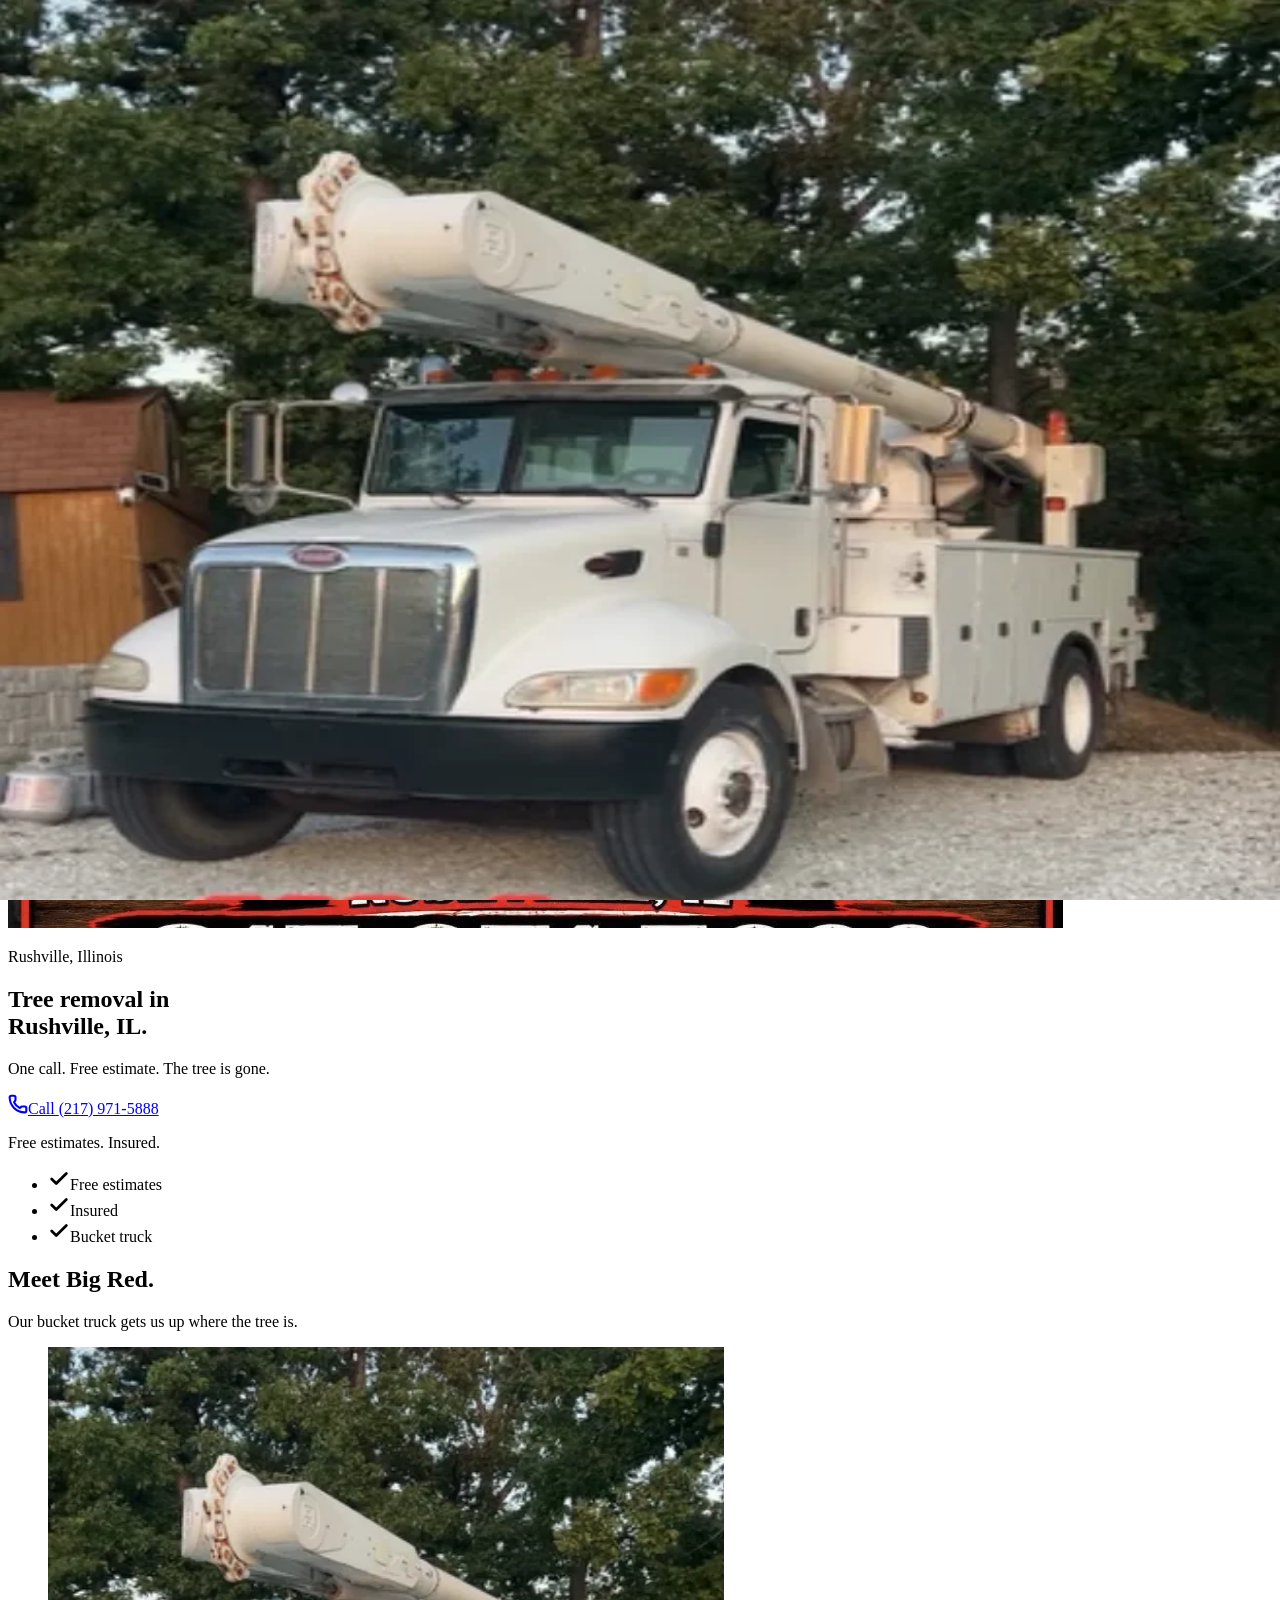
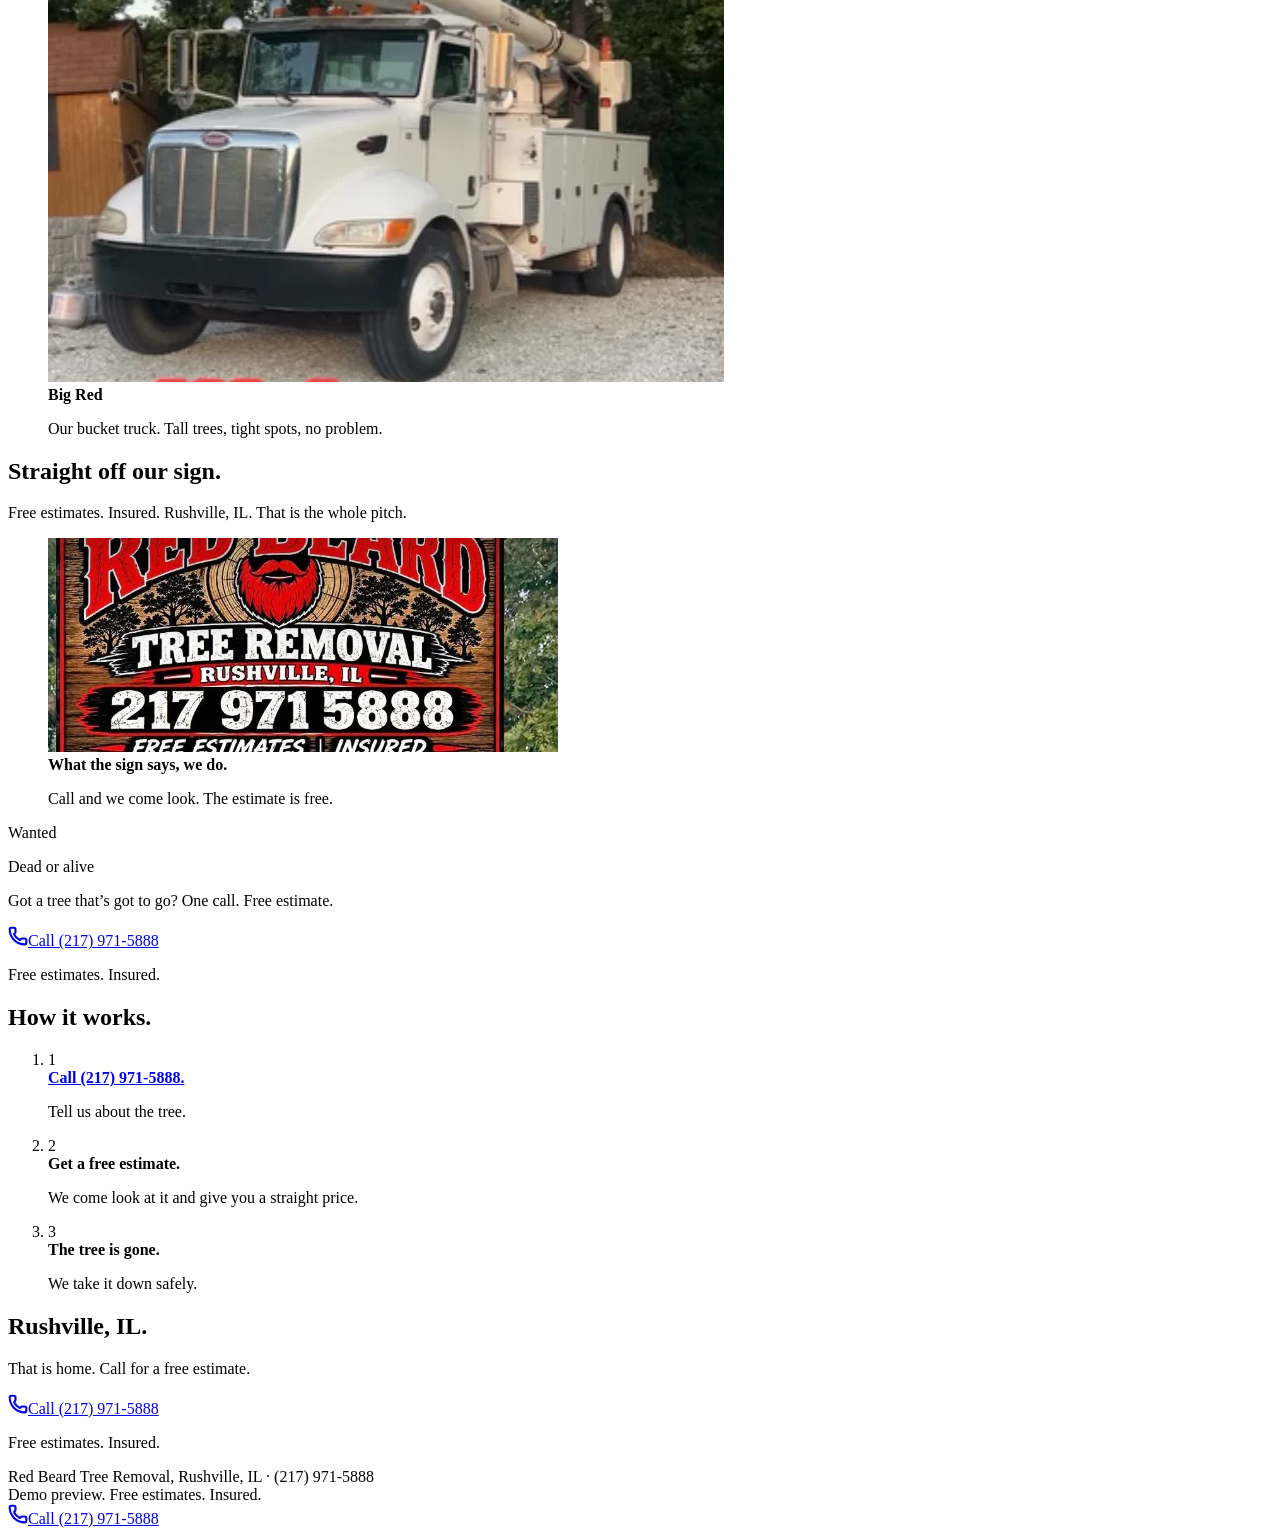
==== commit b3572c3f: "premium rebuild: index.html" ====
--- a/index.html
+++ b/index.html
@@ -1 +1 @@
-<!DOCTYPE html><!--3T_5yYq5Rif1VlEUuJIMl--><html lang="en" class="__variable_b6ae92"><head><meta charSet="utf-8"/><meta name="viewport" content="width=device-width, initial-scale=1"/><link rel="preload" href="/red-beard-tree-removal-demo/_next/static/media/9d12c80ad321ecaa-s.p.woff2" as="font" crossorigin="" type="font/woff2"/><link rel="preload" as="image" href="assets/red-beard-logo.webp"/><link rel="preload" as="image" href="assets/big-red-hero.webp"/><link rel="stylesheet" href="/red-beard-tree-removal-demo/_next/static/css/ecf02eed35cb015c.css" data-precedence="next"/><link rel="preload" as="script" fetchPriority="low" href="/red-beard-tree-removal-demo/_next/static/chunks/webpack-40e328eed78a1ec0.js"/><script src="/red-beard-tree-removal-demo/_next/static/chunks/4bd1b696-c023c6e3521b1417.js" async=""></script><script src="/red-beard-tree-removal-demo/_next/static/chunks/255-a9c1425e43ca97da.js" async=""></script><script src="/red-beard-tree-removal-demo/_next/static/chunks/main-app-bfc468fa54396515.js" async=""></script><script src="/red-beard-tree-removal-demo/_next/static/chunks/c15bf2b0-52e8419f34af26ab.js" async=""></script><script src="/red-beard-tree-removal-demo/_next/static/chunks/238-9acfe7d8b4021333.js" async=""></script><script src="/red-beard-tree-removal-demo/_next/static/chunks/app/page-213b5d24c8fc31f9.js" async=""></script><meta name="next-size-adjust" content=""/><title>Red Beard Tree Removal, Rushville IL. Free Estimates, Insured</title><meta name="description" content="Tree removal in Rushville, IL. Free estimates. Insured. Call (217) 971-5888."/><link rel="icon" href="/red-beard-tree-removal-demo/icon.svg?a310b2d7cf198dcb" type="image/svg+xml" sizes="any"/><script src="/red-beard-tree-removal-demo/_next/static/chunks/polyfills-42372ed130431b0a.js" noModule=""></script></head><body class="font-body bg-ink text-cream antialiased"><div hidden=""><!--$--><!--/$--></div><header class="sticky top-0 z-50 flex items-center justify-between gap-3 border-b-2 border-signal bg-ink/95 px-4 py-2 backdrop-blur-sm"><a href="#top" aria-label="Red Beard Tree Removal — back to top"><img alt="Red Beard Tree Removal logo" width="1055" height="458" decoding="async" data-nimg="1" class="h-10 w-auto" style="color:transparent" src="assets/red-beard-logo.webp"/></a><a href="tel:+12179715888" class="inline-flex items-center gap-2 whitespace-nowrap rounded-full bg-signal px-4 py-2 text-sm font-extrabold text-white transition-colors hover:bg-signaldeep" aria-label="Call Red Beard Tree Removal at (217) 971-5888"><svg xmlns="http://www.w3.org/2000/svg" width="16" height="16" viewBox="0 0 24 24" fill="none" stroke="currentColor" stroke-width="2.5" stroke-linecap="round" stroke-linejoin="round" class="lucide lucide-phone" aria-hidden="true"><path d="M13.832 16.568a1 1 0 0 0 1.213-.303l.355-.465A2 2 0 0 1 17 15h3a2 2 0 0 1 2 2v3a2 2 0 0 1-2 2A18 18 0 0 1 2 4a2 2 0 0 1 2-2h3a2 2 0 0 1 2 2v3a2 2 0 0 1-.8 1.6l-.468.351a1 1 0 0 0-.292 1.233 14 14 0 0 0 6.392 6.384"></path></svg>Call now</a></header><main id="top"><section class="relative flex min-h-[88svh] items-end overflow-hidden"><div class="hero-img absolute inset-0"><img alt="Big Red, the Red Beard Tree Removal bucket truck" decoding="async" data-nimg="fill" class="graded object-cover object-top" style="position:absolute;height:100%;width:100%;left:0;top:0;right:0;bottom:0;color:transparent" src="assets/big-red-hero.webp"/></div><div class="hero-scrim absolute inset-0" style="background:linear-gradient(180deg, rgba(10,8,6,.18) 0%, rgba(10,8,6,.62) 55%, rgba(10,8,6,.94) 100%)"></div><div class="relative z-10 mx-auto w-full max-w-7xl px-5 pb-16 pt-8 md:px-8 md:pb-24"><img alt="Red Beard Tree Removal logo" width="1055" height="458" decoding="async" data-nimg="1" class="hero-item mb-5 w-60 md:w-80" style="color:transparent" src="assets/red-beard-logo.webp"/><p class="hero-item mb-3 text-xs font-extrabold uppercase tracking-[0.18em] text-signal">Rushville, Illinois</p><h1 class="hero-item font-display max-w-3xl text-[clamp(3rem,12vw,7rem)] font-bold uppercase leading-[1.0] text-white">Tree removal<br/>in Rushville, IL.</h1><p class="hero-item mt-4 max-w-xl text-lg text-creamdim">One call. Free estimate. The tree is gone.</p><div class="hero-item mt-7"><a href="tel:+12179715888" class="inline-flex w-full items-center justify-center gap-2.5 rounded-full bg-signal px-8 py-4 text-lg font-extrabold text-white shadow-[0_8px_24px_rgba(0,0,0,0.45)] transition-colors hover:bg-signaldeep active:scale-[0.98] md:w-auto" aria-label="Call Red Beard Tree Removal at (217) 971-5888"><svg xmlns="http://www.w3.org/2000/svg" width="20" height="20" viewBox="0 0 24 24" fill="none" stroke="currentColor" stroke-width="2.5" stroke-linecap="round" stroke-linejoin="round" class="lucide lucide-phone" aria-hidden="true"><path d="M13.832 16.568a1 1 0 0 0 1.213-.303l.355-.465A2 2 0 0 1 17 15h3a2 2 0 0 1 2 2v3a2 2 0 0 1-2 2A18 18 0 0 1 2 4a2 2 0 0 1 2-2h3a2 2 0 0 1 2 2v3a2 2 0 0 1-.8 1.6l-.468.351a1 1 0 0 0-.292 1.233 14 14 0 0 0 6.392 6.384"></path></svg>Call <!-- -->(217) 971-5888</a><p class="mt-3 text-sm text-creamdim">Free estimates. Insured.</p></div></div></section><section aria-label="What you get" class="bg-cream text-ink"><div><ul class="mx-auto grid max-w-3xl grid-cols-3 gap-3 px-5 py-7 md:py-8"><li class="text-center font-display text-sm font-bold uppercase tracking-wide md:text-base"><svg xmlns="http://www.w3.org/2000/svg" width="22" height="22" viewBox="0 0 24 24" fill="none" stroke="currentColor" stroke-width="3" stroke-linecap="round" stroke-linejoin="round" class="lucide lucide-check mx-auto mb-1.5 text-signal" aria-hidden="true"><path d="M20 6 9 17l-5-5"></path></svg>Free estimates</li><li class="text-center font-display text-sm font-bold uppercase tracking-wide md:text-base"><svg xmlns="http://www.w3.org/2000/svg" width="22" height="22" viewBox="0 0 24 24" fill="none" stroke="currentColor" stroke-width="3" stroke-linecap="round" stroke-linejoin="round" class="lucide lucide-check mx-auto mb-1.5 text-signal" aria-hidden="true"><path d="M20 6 9 17l-5-5"></path></svg>Insured</li><li class="text-center font-display text-sm font-bold uppercase tracking-wide md:text-base"><svg xmlns="http://www.w3.org/2000/svg" width="22" height="22" viewBox="0 0 24 24" fill="none" stroke="currentColor" stroke-width="3" stroke-linecap="round" stroke-linejoin="round" class="lucide lucide-check mx-auto mb-1.5 text-signal" aria-hidden="true"><path d="M20 6 9 17l-5-5"></path></svg>Bucket truck</li></ul></div></section><section class="px-5 py-16 md:px-8 md:py-32"><div class="mx-auto max-w-5xl"><div><h2 class="font-display text-[clamp(2rem,7vw,3rem)] font-bold uppercase leading-[1.05] text-white">Meet Big Red.</h2><p class="mt-3 max-w-xl text-lg text-creamdim">Our bucket truck gets us up where the tree is.</p></div><div><figure class="mt-8 overflow-hidden rounded-2xl border border-line bg-ink2"><img alt="Big Red, the Red Beard Tree Removal bucket truck" loading="lazy" width="676" height="635" decoding="async" data-nimg="1" class="graded h-auto w-full" style="color:transparent" src="assets/big-red-hero.webp"/><figcaption class="px-6 py-5"><strong class="block text-lg text-white">Big Red</strong><p class="mt-1 text-creamdim">Our bucket truck. Tall trees, tight spots, no problem.</p></figcaption></figure></div></div></section><section class="px-5 py-16 md:px-8 md:py-32"><div class="mx-auto max-w-5xl"><div><h2 class="font-display text-[clamp(2rem,7vw,3rem)] font-bold uppercase leading-[1.05] text-white">Straight off our sign.</h2><p class="mt-3 max-w-xl text-lg text-creamdim">Free estimates. Insured. Rushville, IL. That is the whole pitch.</p></div><div><figure class="mt-8 overflow-hidden rounded-2xl border border-line bg-ink2"><img alt="Red Beard Tree Removal shop sign: Rushville, IL, (217) 971-5888, free estimates, insured" loading="lazy" width="510" height="214" decoding="async" data-nimg="1" class="graded h-auto w-full" style="color:transparent" src="assets/shop-sign-crop.webp"/><figcaption class="px-6 py-5"><strong class="block text-lg text-white">What the sign says, we do.</strong><p class="mt-1 text-creamdim">Call and we come look. The estimate is free.</p></figcaption></figure></div></div></section><section class="px-5 py-16 md:px-8 md:py-32"><div class="mx-auto max-w-5xl"><div><h2 class="font-display text-[clamp(2rem,7vw,3rem)] font-bold uppercase leading-[1.05] text-white">How it works.</h2></div><ol class="mt-8 grid gap-4"><div><li class="flex items-start gap-5 rounded-2xl border border-line bg-ink2 p-6"><span aria-hidden="true" class="flex h-11 w-11 shrink-0 items-center justify-center rounded-full bg-signal font-display text-lg font-bold text-white">1</span><div><strong class="block text-lg text-white"><a href="tel:+12179715888" class="underline decoration-signal decoration-2 underline-offset-4">Call (217) 971-5888.</a></strong><p class="mt-1 text-creamdim">Tell us about the tree.</p></div></li></div><div><li class="flex items-start gap-5 rounded-2xl border border-line bg-ink2 p-6"><span aria-hidden="true" class="flex h-11 w-11 shrink-0 items-center justify-center rounded-full bg-signal font-display text-lg font-bold text-white">2</span><div><strong class="block text-lg text-white">Get a free estimate.</strong><p class="mt-1 text-creamdim">We come look at it and give you a straight price.</p></div></li></div><div><li class="flex items-start gap-5 rounded-2xl border border-line bg-ink2 p-6"><span aria-hidden="true" class="flex h-11 w-11 shrink-0 items-center justify-center rounded-full bg-signal font-display text-lg font-bold text-white">3</span><div><strong class="block text-lg text-white">The tree is gone.</strong><p class="mt-1 text-creamdim">We take it down safely.</p></div></li></div></ol></div></section><section class="bg-signal px-5 py-16 text-center text-white md:py-28"><div><h2 class="font-display text-[clamp(2rem,7vw,3rem)] font-bold uppercase leading-[1.05]">Rushville, IL.</h2><p class="mx-auto mt-3 max-w-xl text-lg text-[#ffe9ea]">That is home. Call for a free estimate.</p><div class="mt-7"><a href="tel:+12179715888" class="inline-flex w-full items-center justify-center gap-2.5 rounded-full bg-white px-8 py-4 text-lg font-extrabold text-signal transition-colors hover:bg-cream active:scale-[0.98] md:w-auto" aria-label="Call Red Beard Tree Removal at (217) 971-5888"><svg xmlns="http://www.w3.org/2000/svg" width="20" height="20" viewBox="0 0 24 24" fill="none" stroke="currentColor" stroke-width="2.5" stroke-linecap="round" stroke-linejoin="round" class="lucide lucide-phone" aria-hidden="true"><path d="M13.832 16.568a1 1 0 0 0 1.213-.303l.355-.465A2 2 0 0 1 17 15h3a2 2 0 0 1 2 2v3a2 2 0 0 1-2 2A18 18 0 0 1 2 4a2 2 0 0 1 2-2h3a2 2 0 0 1 2 2v3a2 2 0 0 1-.8 1.6l-.468.351a1 1 0 0 0-.292 1.233 14 14 0 0 0 6.392 6.384"></path></svg>Call <!-- -->(217) 971-5888</a><p class="mt-3 text-sm text-[#ffe9ea]">Free estimates. Insured.</p></div></div></section></main><footer class="bg-[#0b0a08] px-5 pb-28 pt-8 text-center text-sm leading-relaxed text-[#8a8378] md:pb-10">Red Beard Tree Removal, Rushville, IL · <!-- -->(217) 971-5888<br/>Demo preview. Free estimates. Insured.</footer><div class="fixed inset-x-0 bottom-0 z-50 transition-transform duration-300 md:hidden translate-y-full" style="padding-bottom:env(safe-area-inset-bottom)"><a href="tel:+12179715888" class="flex items-center justify-center gap-2.5 bg-signal px-6 py-4 text-lg font-extrabold text-white shadow-[0_-8px_24px_rgba(0,0,0,0.45)]" aria-label="Call Red Beard Tree Removal at (217) 971-5888"><svg xmlns="http://www.w3.org/2000/svg" width="20" height="20" viewBox="0 0 24 24" fill="none" stroke="currentColor" stroke-width="2.5" stroke-linecap="round" stroke-linejoin="round" class="lucide lucide-phone" aria-hidden="true"><path d="M13.832 16.568a1 1 0 0 0 1.213-.303l.355-.465A2 2 0 0 1 17 15h3a2 2 0 0 1 2 2v3a2 2 0 0 1-2 2A18 18 0 0 1 2 4a2 2 0 0 1 2-2h3a2 2 0 0 1 2 2v3a2 2 0 0 1-.8 1.6l-.468.351a1 1 0 0 0-.292 1.233 14 14 0 0 0 6.392 6.384"></path></svg>Call <!-- -->(217) 971-5888</a></div><!--$--><!--/$--><script src="/red-beard-tree-removal-demo/_next/static/chunks/webpack-40e328eed78a1ec0.js" id="_R_" async=""></script><script>(self.__next_f=self.__next_f||[]).push([0])</script><script>self.__next_f.push([1,"1:\"$Sreact.fragment\"\n2:I[9766,[],\"\"]\n3:I[8924,[],\"\"]\n4:I[8862,[\"592\",\"static/chunks/c15bf2b0-52e8419f34af26ab.js\",\"238\",\"static/chunks/238-9acfe7d8b4021333.js\",\"974\",\"static/chunks/app/page-213b5d24c8fc31f9.js\"],\"default\"]\n5:I[1218,[\"592\",\"static/chunks/c15bf2b0-52e8419f34af26ab.js\",\"238\",\"static/chunks/238-9acfe7d8b4021333.js\",\"974\",\"static/chunks/app/page-213b5d24c8fc31f9.js\"],\"default\"]\n6:I[5109,[\"592\",\"static/chunks/c15bf2b0-52e8419f34af26ab.js\",\"238\",\"static/chunks/238-9acfe7d8b4021333.js\",\"974\",\"static/chunks/app/page-213b5d24c8fc31f9.js\"],\"default\"]\n7:I[3352,[\"592\",\"static/chunks/c15bf2b0-52e8419f34af26ab.js\",\"238\",\"static/chunks/238-9acfe7d8b4021333.js\",\"974\",\"static/chunks/app/page-213b5d24c8fc31f9.js\"],\"default\"]\n8:I[1356,[\"592\",\"static/chunks/c15bf2b0-52e8419f34af26ab.js\",\"238\",\"static/chunks/238-9acfe7d8b4021333.js\",\"974\",\"static/chunks/app/page-213b5d24c8fc31f9.js\"],\"Image\"]\n10:I[7150,[],\"\"]\n:HL[\"/red-beard-tree-removal-demo/_next/static/media/9d12c80ad321ecaa-s.p.woff2\",\"font\",{\"crossOrigin\":\"\",\"type\":\"font/woff2\"}]\n:HL[\"/red-beard-tree-removal-demo/_next/static/css/ecf02eed35cb015c.css\",\"style\"]\n"])</script><script>self.__next_f.push([1,"0:{\"P\":null,\"b\":\"3T_5yYq5Rif1VlEUuJIMl\",\"p\":\"/red-beard-tree-removal-demo\",\"c\":[\"\",\"\"],\"i\":false,\"f\":[[[\"\",{\"children\":[\"__PAGE__\",{}]},\"$undefined\",\"$undefined\",true],[\"\",[\"$\",\"$1\",\"c\",{\"children\":[[[\"$\",\"link\",\"0\",{\"rel\":\"stylesheet\",\"href\":\"/red-beard-tree-removal-demo/_next/static/css/ecf02eed35cb015c.css\",\"precedence\":\"next\",\"crossOrigin\":\"$undefined\",\"nonce\":\"$undefined\"}]],[\"$\",\"html\",null,{\"lang\":\"en\",\"className\":\"__variable_b6ae92\",\"children\":[\"$\",\"body\",null,{\"className\":\"font-body bg-ink text-cream antialiased\",\"children\":[\"$\",\"$L2\",null,{\"parallelRouterKey\":\"children\",\"error\":\"$undefined\",\"errorStyles\":\"$undefined\",\"errorScripts\":\"$undefined\",\"template\":[\"$\",\"$L3\",null,{}],\"templateStyles\":\"$undefined\",\"templateScripts\":\"$undefined\",\"notFound\":[[[\"$\",\"title\",null,{\"children\":\"404: This page could not be found.\"}],[\"$\",\"div\",null,{\"style\":{\"fontFamily\":\"system-ui,\\\"Segoe UI\\\",Roboto,Helvetica,Arial,sans-serif,\\\"Apple Color Emoji\\\",\\\"Segoe UI Emoji\\\"\",\"height\":\"100vh\",\"textAlign\":\"center\",\"display\":\"flex\",\"flexDirection\":\"column\",\"alignItems\":\"center\",\"justifyContent\":\"center\"},\"children\":[\"$\",\"div\",null,{\"children\":[[\"$\",\"style\",null,{\"dangerouslySetInnerHTML\":{\"__html\":\"body{color:#000;background:#fff;margin:0}.next-error-h1{border-right:1px solid rgba(0,0,0,.3)}@media (prefers-color-scheme:dark){body{color:#fff;background:#000}.next-error-h1{border-right:1px solid rgba(255,255,255,.3)}}\"}}],[\"$\",\"h1\",null,{\"className\":\"next-error-h1\",\"style\":{\"display\":\"inline-block\",\"margin\":\"0 20px 0 0\",\"padding\":\"0 23px 0 0\",\"fontSize\":24,\"fontWeight\":500,\"verticalAlign\":\"top\",\"lineHeight\":\"49px\"},\"children\":404}],[\"$\",\"div\",null,{\"style\":{\"display\":\"inline-block\"},\"children\":[\"$\",\"h2\",null,{\"style\":{\"fontSize\":14,\"fontWeight\":400,\"lineHeight\":\"49px\",\"margin\":0},\"children\":\"This page could not be found.\"}]}]]}]}]],[]],\"forbidden\":\"$undefined\",\"unauthorized\":\"$undefined\"}]}]}]]}],{\"children\":[\"__PAGE__\",[\"$\",\"$1\",\"c\",{\"children\":[[[\"$\",\"$L4\",null,{}],[\"$\",\"main\",null,{\"id\":\"top\",\"children\":[[\"$\",\"$L5\",null,{}],[\"$\",\"section\",null,{\"aria-label\":\"What you get\",\"className\":\"bg-cream text-ink\",\"children\":[\"$\",\"$L6\",null,{\"children\":[\"$\",\"ul\",null,{\"className\":\"mx-auto grid max-w-3xl grid-cols-3 gap-3 px-5 py-7 md:py-8\",\"children\":[[\"$\",\"li\",\"Free estimates\",{\"className\":\"text-center font-display text-sm font-bold uppercase tracking-wide md:text-base\",\"children\":[[\"$\",\"$L7\",null,{\"ref\":\"$undefined\",\"icon\":{\"name\":\"check\",\"size\":24,\"node\":[[\"path\",{\"d\":\"M20 6 9 17l-5-5\",\"key\":\"1gmf2c\"}]]},\"className\":\"mx-auto mb-1.5 text-signal\",\"size\":22,\"strokeWidth\":3,\"aria-hidden\":true}],\"Free estimates\"]}],[\"$\",\"li\",\"Insured\",{\"className\":\"text-center font-display text-sm font-bold uppercase tracking-wide md:text-base\",\"children\":[[\"$\",\"$L7\",null,{\"ref\":\"$undefined\",\"icon\":\"$0:f:0:1:2:children:1:props:children:0:1:props:children:1:props:children:props:children:props:children:0:props:children:0:props:icon\",\"className\":\"mx-auto mb-1.5 text-signal\",\"size\":22,\"strokeWidth\":3,\"aria-hidden\":true}],\"Insured\"]}],[\"$\",\"li\",\"Bucket truck\",{\"className\":\"text-center font-display text-sm font-bold uppercase tracking-wide md:text-base\",\"children\":[[\"$\",\"$L7\",null,{\"ref\":\"$undefined\",\"icon\":\"$0:f:0:1:2:children:1:props:children:0:1:props:children:1:props:children:props:children:props:children:0:props:children:0:props:icon\",\"className\":\"mx-auto mb-1.5 text-signal\",\"size\":22,\"strokeWidth\":3,\"aria-hidden\":true}],\"Bucket truck\"]}]]}]}]}],[\"$\",\"section\",null,{\"className\":\"px-5 py-16 md:px-8 md:py-32\",\"children\":[\"$\",\"div\",null,{\"className\":\"mx-auto max-w-5xl\",\"children\":[[\"$\",\"$L6\",null,{\"children\":[[\"$\",\"h2\",null,{\"className\":\"font-display text-[clamp(2rem,7vw,3rem)] font-bold uppercase leading-[1.05] text-white\",\"children\":\"Meet Big Red.\"}],[\"$\",\"p\",null,{\"className\":\"mt-3 max-w-xl text-lg text-creamdim\",\"children\":\"Our bucket truck gets us up where the tree is.\"}]]}],[\"$\",\"$L6\",null,{\"delay\":0.1,\"children\":[\"$\",\"figure\",null,{\"className\":\"mt-8 overflow-hidden rounded-2xl border border-line bg-ink2\",\"children\":[[\"$\",\"$L8\",null,{\"src\":\"assets/big-red-hero.webp\",\"alt\":\"Big Red, the Red Beard Tree Removal bucket truck\",\"width\":676,\"height\":635,\"sizes\":\"(max-width: 768px) 100vw, 1024px\",\"className\":\"graded h-auto w-full\",\"loading\":\"lazy\"}],[\"$\",\"figcaption\",null,{\"className\":\"px-6 py-5\",\"children\":[[\"$\",\"strong\",null,{\"className\":\"block text-lg text-white\",\"children\":\"Big Red\"}],[\"$\",\"p\",null,{\"className\":\"mt-1 text-creamdim\",\"children\":\"Our bucket truck. Tall trees, tight spots, no problem.\"}]]}]]}]}]]}]}],[\"$\",\"section\",null,{\"className\":\"px-5 py-16 md:px-8 md:py-32\",\"children\":[\"$\",\"div\",null,{\"className\":\"mx-auto max-w-5xl\",\"children\":[[\"$\",\"$L6\",null,{\"children\":[[\"$\",\"h2\",null,{\"className\":\"font-display text-[clamp(2rem,7vw,3rem)] font-bold uppercase leading-[1.05] text-white\",\"children\":\"Straight off our sign.\"}],[\"$\",\"p\",null,{\"className\":\"mt-3 max-w-xl text-lg text-creamdim\",\"children\":\"Free estimates. Insured. Rushville, IL. That is the whole pitch.\"}]]}],\"$L9\"]}]}],\"$La\",\"$Lb\"]}],\"$Lc\",\"$Ld\"],null,\"$Le\"]}],{},null,false]},null,false],\"$Lf\",false]],\"m\":\"$undefined\",\"G\":[\"$10\",[]],\"s\":false,\"S\":true}\n"])</script><script>self.__next_f.push([1,"11:I[7374,[\"592\",\"static/chunks/c15bf2b0-52e8419f34af26ab.js\",\"238\",\"static/chunks/238-9acfe7d8b4021333.js\",\"974\",\"static/chunks/app/page-213b5d24c8fc31f9.js\"],\"default\"]\n12:I[4431,[],\"OutletBoundary\"]\n14:I[5278,[],\"AsyncMetadataOutlet\"]\n16:I[4431,[],\"ViewportBoundary\"]\n18:I[4431,[],\"MetadataBoundary\"]\n19:\"$Sreact.suspense\"\n"])</script><script>self.__next_f.push([1,"9:[\"$\",\"$L6\",null,{\"delay\":0.1,\"children\":[\"$\",\"figure\",null,{\"className\":\"mt-8 overflow-hidden rounded-2xl border border-line bg-ink2\",\"children\":[[\"$\",\"$L8\",null,{\"src\":\"assets/shop-sign-crop.webp\",\"alt\":\"Red Beard Tree Removal shop sign: Rushville, IL, (217) 971-5888, free estimates, insured\",\"width\":510,\"height\":214,\"sizes\":\"(max-width: 768px) 100vw, 1024px\",\"className\":\"graded h-auto w-full\",\"loading\":\"lazy\"}],[\"$\",\"figcaption\",null,{\"className\":\"px-6 py-5\",\"children\":[[\"$\",\"strong\",null,{\"className\":\"block text-lg text-white\",\"children\":\"What the sign says, we do.\"}],[\"$\",\"p\",null,{\"className\":\"mt-1 text-creamdim\",\"children\":\"Call and we come look. The estimate is free.\"}]]}]]}]}]\n"])</script><script>self.__next_f.push([1,"a:[\"$\",\"section\",null,{\"className\":\"px-5 py-16 md:px-8 md:py-32\",\"children\":[\"$\",\"div\",null,{\"className\":\"mx-auto max-w-5xl\",\"children\":[[\"$\",\"$L6\",null,{\"children\":[\"$\",\"h2\",null,{\"className\":\"font-display text-[clamp(2rem,7vw,3rem)] font-bold uppercase leading-[1.05] text-white\",\"children\":\"How it works.\"}]}],[\"$\",\"ol\",null,{\"className\":\"mt-8 grid gap-4\",\"children\":[[\"$\",\"$L6\",\"Call (217) 971-5888.\",{\"delay\":0,\"children\":[\"$\",\"li\",null,{\"className\":\"flex items-start gap-5 rounded-2xl border border-line bg-ink2 p-6\",\"children\":[[\"$\",\"span\",null,{\"aria-hidden\":true,\"className\":\"flex h-11 w-11 shrink-0 items-center justify-center rounded-full bg-signal font-display text-lg font-bold text-white\",\"children\":1}],[\"$\",\"div\",null,{\"children\":[[\"$\",\"strong\",null,{\"className\":\"block text-lg text-white\",\"children\":[\"$\",\"a\",null,{\"href\":\"tel:+12179715888\",\"className\":\"underline decoration-signal decoration-2 underline-offset-4\",\"children\":\"Call (217) 971-5888.\"}]}],[\"$\",\"p\",null,{\"className\":\"mt-1 text-creamdim\",\"children\":\"Tell us about the tree.\"}]]}]]}]}],[\"$\",\"$L6\",\"Get a free estimate.\",{\"delay\":0.08,\"children\":[\"$\",\"li\",null,{\"className\":\"flex items-start gap-5 rounded-2xl border border-line bg-ink2 p-6\",\"children\":[[\"$\",\"span\",null,{\"aria-hidden\":true,\"className\":\"flex h-11 w-11 shrink-0 items-center justify-center rounded-full bg-signal font-display text-lg font-bold text-white\",\"children\":2}],[\"$\",\"div\",null,{\"children\":[[\"$\",\"strong\",null,{\"className\":\"block text-lg text-white\",\"children\":\"Get a free estimate.\"}],[\"$\",\"p\",null,{\"className\":\"mt-1 text-creamdim\",\"children\":\"We come look at it and give you a straight price.\"}]]}]]}]}],[\"$\",\"$L6\",\"The tree is gone.\",{\"delay\":0.16,\"children\":[\"$\",\"li\",null,{\"className\":\"flex items-start gap-5 rounded-2xl border border-line bg-ink2 p-6\",\"children\":[[\"$\",\"span\",null,{\"aria-hidden\":true,\"className\":\"flex h-11 w-11 shrink-0 items-center justify-center rounded-full bg-signal font-display text-lg font-bold text-white\",\"children\":3}],[\"$\",\"div\",null,{\"children\":[[\"$\",\"strong\",null,{\"className\":\"block text-lg text-white\",\"children\":\"The tree is gone.\"}],[\"$\",\"p\",null,{\"className\":\"mt-1 text-creamdim\",\"children\":\"We take it down safely.\"}]]}]]}]}]]}]]}]}]\n"])</script><script>self.__next_f.push([1,"b:[\"$\",\"section\",null,{\"className\":\"bg-signal px-5 py-16 text-center text-white md:py-28\",\"children\":[\"$\",\"$L6\",null,{\"children\":[[\"$\",\"h2\",null,{\"className\":\"font-display text-[clamp(2rem,7vw,3rem)] font-bold uppercase leading-[1.05]\",\"children\":\"Rushville, IL.\"}],[\"$\",\"p\",null,{\"className\":\"mx-auto mt-3 max-w-xl text-lg text-[#ffe9ea]\",\"children\":\"That is home. Call for a free estimate.\"}],[\"$\",\"div\",null,{\"className\":\"mt-7\",\"children\":[[\"$\",\"a\",null,{\"href\":\"tel:+12179715888\",\"className\":\"inline-flex w-full items-center justify-center gap-2.5 rounded-full bg-white px-8 py-4 text-lg font-extrabold text-signal transition-colors hover:bg-cream active:scale-[0.98] md:w-auto\",\"aria-label\":\"Call Red Beard Tree Removal at (217) 971-5888\",\"children\":[[\"$\",\"$L7\",null,{\"ref\":\"$undefined\",\"icon\":{\"name\":\"phone\",\"size\":24,\"node\":[[\"path\",{\"d\":\"M13.832 16.568a1 1 0 0 0 1.213-.303l.355-.465A2 2 0 0 1 17 15h3a2 2 0 0 1 2 2v3a2 2 0 0 1-2 2A18 18 0 0 1 2 4a2 2 0 0 1 2-2h3a2 2 0 0 1 2 2v3a2 2 0 0 1-.8 1.6l-.468.351a1 1 0 0 0-.292 1.233 14 14 0 0 0 6.392 6.384\",\"key\":\"9njp5v\"}]]},\"className\":\"$undefined\",\"size\":20,\"strokeWidth\":2.5,\"aria-hidden\":true}],\"Call \",\"(217) 971-5888\"]}],[\"$\",\"p\",null,{\"className\":\"mt-3 text-sm text-[#ffe9ea]\",\"children\":\"Free estimates. Insured.\"}]]}]]}]}]\n"])</script><script>self.__next_f.push([1,"c:[\"$\",\"footer\",null,{\"className\":\"bg-[#0b0a08] px-5 pb-28 pt-8 text-center text-sm leading-relaxed text-[#8a8378] md:pb-10\",\"children\":[\"Red Beard Tree Removal, Rushville, IL · \",\"(217) 971-5888\",[\"$\",\"br\",null,{}],\"Demo preview. Free estimates. Insured.\"]}]\nd:[\"$\",\"$L11\",null,{}]\ne:[\"$\",\"$L12\",null,{\"children\":[\"$L13\",[\"$\",\"$L14\",null,{\"promise\":\"$@15\"}]]}]\nf:[\"$\",\"$1\",\"h\",{\"children\":[null,[[\"$\",\"$L16\",null,{\"children\":\"$L17\"}],[\"$\",\"meta\",null,{\"name\":\"next-size-adjust\",\"content\":\"\"}]],[\"$\",\"$L18\",null,{\"children\":[\"$\",\"div\",null,{\"hidden\":true,\"children\":[\"$\",\"$19\",null,{\"fallback\":null,\"children\":\"$L1a\"}]}]}]]}]\n"])</script><script>self.__next_f.push([1,"17:[[\"$\",\"meta\",\"0\",{\"charSet\":\"utf-8\"}],[\"$\",\"meta\",\"1\",{\"name\":\"viewport\",\"content\":\"width=device-width, initial-scale=1\"}]]\n13:null\n"])</script><script>self.__next_f.push([1,"1b:I[622,[],\"IconMark\"]\n15:{\"metadata\":[[\"$\",\"title\",\"0\",{\"children\":\"Red Beard Tree Removal, Rushville IL. Free Estimates, Insured\"}],[\"$\",\"meta\",\"1\",{\"name\":\"description\",\"content\":\"Tree removal in Rushville, IL. Free estimates. Insured. Call (217) 971-5888.\"}],[\"$\",\"link\",\"2\",{\"rel\":\"icon\",\"href\":\"/red-beard-tree-removal-demo/icon.svg?a310b2d7cf198dcb\",\"type\":\"image/svg+xml\",\"sizes\":\"any\"}],[\"$\",\"$L1b\",\"3\",{}]],\"error\":null,\"digest\":\"$undefined\"}\n"])</script><script>self.__next_f.push([1,"1a:\"$15:metadata\"\n"])</script></body></html>+<!DOCTYPE html><!--TZyanUn0ixczE1wMbQtiO--><html lang="en" class="__variable_b6ae92"><head><meta charSet="utf-8"/><meta name="viewport" content="width=device-width, initial-scale=1"/><link rel="preload" href="/red-beard-tree-removal-demo/_next/static/media/9d12c80ad321ecaa-s.p.woff2" as="font" crossorigin="" type="font/woff2"/><link rel="preload" as="image" href="assets/red-beard-logo.webp"/><link rel="preload" as="image" href="assets/big-red-hero.webp"/><link rel="stylesheet" href="/red-beard-tree-removal-demo/_next/static/css/f22c53f94c470639.css" data-precedence="next"/><link rel="preload" as="script" fetchPriority="low" href="/red-beard-tree-removal-demo/_next/static/chunks/webpack-40e328eed78a1ec0.js"/><script src="/red-beard-tree-removal-demo/_next/static/chunks/4bd1b696-c023c6e3521b1417.js" async=""></script><script src="/red-beard-tree-removal-demo/_next/static/chunks/255-a9c1425e43ca97da.js" async=""></script><script src="/red-beard-tree-removal-demo/_next/static/chunks/main-app-bfc468fa54396515.js" async=""></script><script src="/red-beard-tree-removal-demo/_next/static/chunks/c15bf2b0-52e8419f34af26ab.js" async=""></script><script src="/red-beard-tree-removal-demo/_next/static/chunks/238-9acfe7d8b4021333.js" async=""></script><script src="/red-beard-tree-removal-demo/_next/static/chunks/app/page-47687f50c64cd82c.js" async=""></script><meta name="next-size-adjust" content=""/><title>Red Beard Tree Removal, Rushville IL. Free Estimates, Insured</title><meta name="description" content="Tree removal in Rushville, IL. Free estimates. Insured. Call (217) 971-5888."/><link rel="icon" href="/red-beard-tree-removal-demo/icon.svg?a310b2d7cf198dcb" type="image/svg+xml" sizes="any"/><script src="/red-beard-tree-removal-demo/_next/static/chunks/polyfills-42372ed130431b0a.js" noModule=""></script></head><body class="font-body bg-ink text-cream antialiased"><div hidden=""><!--$--><!--/$--></div><header class="sticky top-0 z-50 flex items-center justify-between gap-3 border-b-2 border-signal bg-ink/95 px-4 py-2 backdrop-blur-sm"><a href="#top" aria-label="Red Beard Tree Removal — back to top"><img alt="Red Beard Tree Removal logo" width="1055" height="458" decoding="async" data-nimg="1" class="h-11 w-auto" style="color:transparent" src="assets/red-beard-logo.webp"/></a><a href="tel:+12179715888" class="inline-flex min-h-[44px] items-center gap-2 whitespace-nowrap rounded-full bg-signal px-4 py-3 text-sm font-extrabold text-white transition-colors hover:bg-signaldeep" aria-label="Call Red Beard Tree Removal at (217) 971-5888"><svg xmlns="http://www.w3.org/2000/svg" width="16" height="16" viewBox="0 0 24 24" fill="none" stroke="currentColor" stroke-width="2.5" stroke-linecap="round" stroke-linejoin="round" class="lucide lucide-phone" aria-hidden="true"><path d="M13.832 16.568a1 1 0 0 0 1.213-.303l.355-.465A2 2 0 0 1 17 15h3a2 2 0 0 1 2 2v3a2 2 0 0 1-2 2A18 18 0 0 1 2 4a2 2 0 0 1 2-2h3a2 2 0 0 1 2 2v3a2 2 0 0 1-.8 1.6l-.468.351a1 1 0 0 0-.292 1.233 14 14 0 0 0 6.392 6.384"></path></svg>Call now</a></header><main id="top"><section class="relative flex min-h-[88svh] items-end overflow-hidden"><div class="hero-img absolute inset-0"><img alt="Big Red, the Red Beard Tree Removal bucket truck" decoding="async" data-nimg="fill" class="graded object-cover object-top" style="position:absolute;height:100%;width:100%;left:0;top:0;right:0;bottom:0;color:transparent" src="assets/big-red-hero.webp"/></div><div class="hero-scrim absolute inset-0" style="background:linear-gradient(180deg, rgba(10,8,6,.18) 0%, rgba(10,8,6,.62) 55%, rgba(10,8,6,.94) 100%)"></div><div class="relative z-10 mx-auto w-full max-w-7xl px-5 pb-16 pt-8 md:px-8 md:pb-24"><img alt="Red Beard Tree Removal logo" width="1055" height="458" decoding="async" data-nimg="1" class="hero-item mb-5 w-48 md:w-80" style="color:transparent" src="assets/red-beard-logo.webp"/><p class="hero-item mb-3 text-xs font-extrabold uppercase tracking-[0.18em] text-signal">Rushville, Illinois</p><h1 class="hero-item font-display max-w-4xl text-[clamp(2.75rem,11vw,7rem)] font-bold uppercase leading-[1.0] text-white">Tree removal in<br/>Rushville, IL.</h1><p class="hero-item mt-4 max-w-xl text-lg text-creamdim">One call. Free estimate. The tree is gone.</p><div class="hero-item mt-7"><a href="tel:+12179715888" class="inline-flex w-full items-center justify-center gap-2.5 rounded-full bg-signal px-8 py-4 text-lg font-extrabold text-white shadow-[0_8px_24px_rgba(0,0,0,0.45)] transition-colors hover:bg-signaldeep active:scale-[0.98] md:w-auto" aria-label="Call Red Beard Tree Removal at (217) 971-5888"><svg xmlns="http://www.w3.org/2000/svg" width="20" height="20" viewBox="0 0 24 24" fill="none" stroke="currentColor" stroke-width="2.5" stroke-linecap="round" stroke-linejoin="round" class="lucide lucide-phone" aria-hidden="true"><path d="M13.832 16.568a1 1 0 0 0 1.213-.303l.355-.465A2 2 0 0 1 17 15h3a2 2 0 0 1 2 2v3a2 2 0 0 1-2 2A18 18 0 0 1 2 4a2 2 0 0 1 2-2h3a2 2 0 0 1 2 2v3a2 2 0 0 1-.8 1.6l-.468.351a1 1 0 0 0-.292 1.233 14 14 0 0 0 6.392 6.384"></path></svg>Call <!-- -->(217) 971-5888</a><p class="mt-3 text-sm text-creamdim">Free estimates. Insured.</p></div></div></section><section aria-label="What you get" class="bg-cream text-ink"><div><ul class="mx-auto grid max-w-3xl grid-cols-3 gap-3 px-5 py-7 md:py-8"><li class="text-center font-display text-sm font-bold uppercase tracking-wide md:text-base"><svg xmlns="http://www.w3.org/2000/svg" width="22" height="22" viewBox="0 0 24 24" fill="none" stroke="currentColor" stroke-width="3" stroke-linecap="round" stroke-linejoin="round" class="lucide lucide-check mx-auto mb-1.5 text-signal" aria-hidden="true"><path d="M20 6 9 17l-5-5"></path></svg>Free estimates</li><li class="text-center font-display text-sm font-bold uppercase tracking-wide md:text-base"><svg xmlns="http://www.w3.org/2000/svg" width="22" height="22" viewBox="0 0 24 24" fill="none" stroke="currentColor" stroke-width="3" stroke-linecap="round" stroke-linejoin="round" class="lucide lucide-check mx-auto mb-1.5 text-signal" aria-hidden="true"><path d="M20 6 9 17l-5-5"></path></svg>Insured</li><li class="text-center font-display text-sm font-bold uppercase tracking-wide md:text-base"><svg xmlns="http://www.w3.org/2000/svg" width="22" height="22" viewBox="0 0 24 24" fill="none" stroke="currentColor" stroke-width="3" stroke-linecap="round" stroke-linejoin="round" class="lucide lucide-check mx-auto mb-1.5 text-signal" aria-hidden="true"><path d="M20 6 9 17l-5-5"></path></svg>Bucket truck</li></ul></div></section><section class="px-5 py-16 md:px-8 md:py-32"><div class="mx-auto max-w-5xl"><div><h2 class="font-display text-[clamp(2rem,7vw,3rem)] font-bold uppercase leading-[1.05] text-white">Meet Big Red.</h2><p class="mt-3 max-w-xl text-lg text-creamdim">Our bucket truck gets us up where the tree is.</p></div><div><figure class="mt-8 overflow-hidden rounded-2xl border border-line bg-ink2"><img alt="Big Red, the Red Beard Tree Removal bucket truck" loading="lazy" width="676" height="635" decoding="async" data-nimg="1" class="graded h-auto w-full" style="color:transparent" src="assets/big-red-hero.webp"/><figcaption class="px-6 py-5"><strong class="block text-lg text-white">Big Red</strong><p class="mt-1 text-creamdim">Our bucket truck. Tall trees, tight spots, no problem.</p></figcaption></figure></div></div></section><section class="px-5 py-16 md:px-8 md:py-32"><div class="mx-auto max-w-5xl"><div><h2 class="font-display text-[clamp(2rem,7vw,3rem)] font-bold uppercase leading-[1.05] text-white">Straight off our sign.</h2><p class="mt-3 max-w-xl text-lg text-creamdim">Free estimates. Insured. Rushville, IL. That is the whole pitch.</p></div><div><figure class="mt-8 overflow-hidden rounded-2xl border border-line bg-ink2"><img alt="Red Beard Tree Removal shop sign: Rushville, IL, (217) 971-5888, free estimates, insured" loading="lazy" width="510" height="214" decoding="async" data-nimg="1" class="graded h-auto w-full" style="color:transparent" src="assets/shop-sign-crop.webp"/><figcaption class="px-6 py-5"><strong class="block text-lg text-white">What the sign says, we do.</strong><p class="mt-1 text-creamdim">Call and we come look. The estimate is free.</p></figcaption></figure></div></div></section><section class="bg-ink px-5 py-16 md:py-24" aria-label="Wanted: dead or alive"><div class="mx-auto max-w-3xl"><div class="rounded-[14px] bg-cream px-6 py-10 text-center shadow-[0_8px_24px_rgba(0,0,0,0.45)] md:px-12 md:py-14"><div class="rounded-[8px] border-2 border-ink px-4 py-8 md:py-10"><p class="font-display text-[clamp(3rem,12vw,6rem)] font-bold uppercase leading-[0.95] tracking-[0.04em] text-ink">Wanted</p><p class="font-display mt-2 text-[clamp(1.75rem,7vw,3rem)] font-bold uppercase leading-none tracking-[0.04em] text-signal">Dead or alive</p><p class="mx-auto mt-5 max-w-md text-lg leading-relaxed text-ink">Got a tree that’s got to go? One call. Free estimate.</p><div class="mt-7"><a href="tel:+12179715888" class="inline-flex items-center justify-center gap-2.5 rounded-full bg-signal px-8 py-4 text-lg font-extrabold whitespace-nowrap text-white transition-colors hover:bg-signaldeep active:scale-[0.98]" aria-label="Call Red Beard Tree Removal at (217) 971-5888"><svg xmlns="http://www.w3.org/2000/svg" width="20" height="20" viewBox="0 0 24 24" fill="none" stroke="currentColor" stroke-width="2.5" stroke-linecap="round" stroke-linejoin="round" class="lucide lucide-phone" aria-hidden="true"><path d="M13.832 16.568a1 1 0 0 0 1.213-.303l.355-.465A2 2 0 0 1 17 15h3a2 2 0 0 1 2 2v3a2 2 0 0 1-2 2A18 18 0 0 1 2 4a2 2 0 0 1 2-2h3a2 2 0 0 1 2 2v3a2 2 0 0 1-.8 1.6l-.468.351a1 1 0 0 0-.292 1.233 14 14 0 0 0 6.392 6.384"></path></svg>Call <!-- -->(217) 971-5888</a><p class="mt-3 text-sm text-ink">Free estimates. Insured.</p></div></div></div></div></section><section class="px-5 py-16 md:px-8 md:py-32"><div class="mx-auto max-w-5xl"><div><h2 class="font-display text-[clamp(2rem,7vw,3rem)] font-bold uppercase leading-[1.05] text-white">How it works.</h2></div><ol class="mt-8 grid gap-4"><div><li class="flex items-start gap-5 rounded-2xl border border-line bg-ink2 p-6"><span aria-hidden="true" class="flex h-11 w-11 shrink-0 items-center justify-center rounded-full bg-signal font-display text-lg font-bold text-white">1</span><div><strong class="block text-lg text-white"><a href="tel:+12179715888" class="underline decoration-signal decoration-2 underline-offset-4">Call (217) 971-5888.</a></strong><p class="mt-1 text-creamdim">Tell us about the tree.</p></div></li></div><div><li class="flex items-start gap-5 rounded-2xl border border-line bg-ink2 p-6"><span aria-hidden="true" class="flex h-11 w-11 shrink-0 items-center justify-center rounded-full bg-signal font-display text-lg font-bold text-white">2</span><div><strong class="block text-lg text-white">Get a free estimate.</strong><p class="mt-1 text-creamdim">We come look at it and give you a straight price.</p></div></li></div><div><li class="flex items-start gap-5 rounded-2xl border border-line bg-ink2 p-6"><span aria-hidden="true" class="flex h-11 w-11 shrink-0 items-center justify-center rounded-full bg-signal font-display text-lg font-bold text-white">3</span><div><strong class="block text-lg text-white">The tree is gone.</strong><p class="mt-1 text-creamdim">We take it down safely.</p></div></li></div></ol></div></section><section id="final-cta" class="bg-signal px-5 py-16 text-center text-white md:py-28"><div><h2 class="font-display text-[clamp(2rem,7vw,3rem)] font-bold uppercase leading-[1.05]">Rushville, IL.</h2><p class="mx-auto mt-3 max-w-xl text-lg text-cream">That is home. Call for a free estimate.</p><div class="mt-7"><a href="tel:+12179715888" class="inline-flex w-full items-center justify-center gap-2.5 rounded-full bg-white px-8 py-4 text-lg font-extrabold text-signal transition-colors hover:bg-cream active:scale-[0.98] md:w-auto" aria-label="Call Red Beard Tree Removal at (217) 971-5888"><svg xmlns="http://www.w3.org/2000/svg" width="20" height="20" viewBox="0 0 24 24" fill="none" stroke="currentColor" stroke-width="2.5" stroke-linecap="round" stroke-linejoin="round" class="lucide lucide-phone" aria-hidden="true"><path d="M13.832 16.568a1 1 0 0 0 1.213-.303l.355-.465A2 2 0 0 1 17 15h3a2 2 0 0 1 2 2v3a2 2 0 0 1-2 2A18 18 0 0 1 2 4a2 2 0 0 1 2-2h3a2 2 0 0 1 2 2v3a2 2 0 0 1-.8 1.6l-.468.351a1 1 0 0 0-.292 1.233 14 14 0 0 0 6.392 6.384"></path></svg>Call <!-- -->(217) 971-5888</a><p class="mt-3 text-sm text-cream">Free estimates. Insured.</p></div></div></section></main><footer class="bg-ink px-5 pb-28 pt-8 text-center text-sm leading-relaxed text-creamdim md:pb-10">Red Beard Tree Removal, Rushville, IL · <!-- -->(217) 971-5888<br/>Demo preview. Free estimates. Insured.</footer><div class="fixed inset-x-0 bottom-0 z-50 transition-transform duration-300 md:hidden translate-y-full" style="padding-bottom:env(safe-area-inset-bottom)"><a href="tel:+12179715888" class="flex items-center justify-center gap-2.5 bg-signal px-6 py-4 text-lg font-extrabold text-white shadow-[0_-8px_24px_rgba(0,0,0,0.45)]" aria-label="Call Red Beard Tree Removal at (217) 971-5888"><svg xmlns="http://www.w3.org/2000/svg" width="20" height="20" viewBox="0 0 24 24" fill="none" stroke="currentColor" stroke-width="2.5" stroke-linecap="round" stroke-linejoin="round" class="lucide lucide-phone" aria-hidden="true"><path d="M13.832 16.568a1 1 0 0 0 1.213-.303l.355-.465A2 2 0 0 1 17 15h3a2 2 0 0 1 2 2v3a2 2 0 0 1-2 2A18 18 0 0 1 2 4a2 2 0 0 1 2-2h3a2 2 0 0 1 2 2v3a2 2 0 0 1-.8 1.6l-.468.351a1 1 0 0 0-.292 1.233 14 14 0 0 0 6.392 6.384"></path></svg>Call <!-- -->(217) 971-5888</a></div><!--$--><!--/$--><script src="/red-beard-tree-removal-demo/_next/static/chunks/webpack-40e328eed78a1ec0.js" id="_R_" async=""></script><script>(self.__next_f=self.__next_f||[]).push([0])</script><script>self.__next_f.push([1,"1:\"$Sreact.fragment\"\n2:I[9766,[],\"\"]\n3:I[8924,[],\"\"]\n4:I[8862,[\"592\",\"static/chunks/c15bf2b0-52e8419f34af26ab.js\",\"238\",\"static/chunks/238-9acfe7d8b4021333.js\",\"974\",\"static/chunks/app/page-47687f50c64cd82c.js\"],\"default\"]\n5:I[1218,[\"592\",\"static/chunks/c15bf2b0-52e8419f34af26ab.js\",\"238\",\"static/chunks/238-9acfe7d8b4021333.js\",\"974\",\"static/chunks/app/page-47687f50c64cd82c.js\"],\"default\"]\n6:I[5109,[\"592\",\"static/chunks/c15bf2b0-52e8419f34af26ab.js\",\"238\",\"static/chunks/238-9acfe7d8b4021333.js\",\"974\",\"static/chunks/app/page-47687f50c64cd82c.js\"],\"default\"]\n7:I[3352,[\"592\",\"static/chunks/c15bf2b0-52e8419f34af26ab.js\",\"238\",\"static/chunks/238-9acfe7d8b4021333.js\",\"974\",\"static/chunks/app/page-47687f50c64cd82c.js\"],\"default\"]\n8:I[1356,[\"592\",\"static/chunks/c15bf2b0-52e8419f34af26ab.js\",\"238\",\"static/chunks/238-9acfe7d8b4021333.js\",\"974\",\"static/chunks/app/page-47687f50c64cd82c.js\"],\"Image\"]\n11:I[7150,[],\"\"]\n:HL[\"/red-beard-tree-removal-demo/_next/static/media/9d12c80ad321ecaa-s.p.woff2\",\"font\",{\"crossOrigin\":\"\",\"type\":\"font/woff2\"}]\n:HL[\"/red-beard-tree-removal-demo/_next/static/css/f22c53f94c470639.css\",\"style\"]\n"])</script><script>self.__next_f.push([1,"0:{\"P\":null,\"b\":\"TZyanUn0ixczE1wMbQtiO\",\"p\":\"/red-beard-tree-removal-demo\",\"c\":[\"\",\"\"],\"i\":false,\"f\":[[[\"\",{\"children\":[\"__PAGE__\",{}]},\"$undefined\",\"$undefined\",true],[\"\",[\"$\",\"$1\",\"c\",{\"children\":[[[\"$\",\"link\",\"0\",{\"rel\":\"stylesheet\",\"href\":\"/red-beard-tree-removal-demo/_next/static/css/f22c53f94c470639.css\",\"precedence\":\"next\",\"crossOrigin\":\"$undefined\",\"nonce\":\"$undefined\"}]],[\"$\",\"html\",null,{\"lang\":\"en\",\"className\":\"__variable_b6ae92\",\"children\":[\"$\",\"body\",null,{\"className\":\"font-body bg-ink text-cream antialiased\",\"children\":[\"$\",\"$L2\",null,{\"parallelRouterKey\":\"children\",\"error\":\"$undefined\",\"errorStyles\":\"$undefined\",\"errorScripts\":\"$undefined\",\"template\":[\"$\",\"$L3\",null,{}],\"templateStyles\":\"$undefined\",\"templateScripts\":\"$undefined\",\"notFound\":[[[\"$\",\"title\",null,{\"children\":\"404: This page could not be found.\"}],[\"$\",\"div\",null,{\"style\":{\"fontFamily\":\"system-ui,\\\"Segoe UI\\\",Roboto,Helvetica,Arial,sans-serif,\\\"Apple Color Emoji\\\",\\\"Segoe UI Emoji\\\"\",\"height\":\"100vh\",\"textAlign\":\"center\",\"display\":\"flex\",\"flexDirection\":\"column\",\"alignItems\":\"center\",\"justifyContent\":\"center\"},\"children\":[\"$\",\"div\",null,{\"children\":[[\"$\",\"style\",null,{\"dangerouslySetInnerHTML\":{\"__html\":\"body{color:#000;background:#fff;margin:0}.next-error-h1{border-right:1px solid rgba(0,0,0,.3)}@media (prefers-color-scheme:dark){body{color:#fff;background:#000}.next-error-h1{border-right:1px solid rgba(255,255,255,.3)}}\"}}],[\"$\",\"h1\",null,{\"className\":\"next-error-h1\",\"style\":{\"display\":\"inline-block\",\"margin\":\"0 20px 0 0\",\"padding\":\"0 23px 0 0\",\"fontSize\":24,\"fontWeight\":500,\"verticalAlign\":\"top\",\"lineHeight\":\"49px\"},\"children\":404}],[\"$\",\"div\",null,{\"style\":{\"display\":\"inline-block\"},\"children\":[\"$\",\"h2\",null,{\"style\":{\"fontSize\":14,\"fontWeight\":400,\"lineHeight\":\"49px\",\"margin\":0},\"children\":\"This page could not be found.\"}]}]]}]}]],[]],\"forbidden\":\"$undefined\",\"unauthorized\":\"$undefined\"}]}]}]]}],{\"children\":[\"__PAGE__\",[\"$\",\"$1\",\"c\",{\"children\":[[[\"$\",\"$L4\",null,{}],[\"$\",\"main\",null,{\"id\":\"top\",\"children\":[[\"$\",\"$L5\",null,{}],[\"$\",\"section\",null,{\"aria-label\":\"What you get\",\"className\":\"bg-cream text-ink\",\"children\":[\"$\",\"$L6\",null,{\"children\":[\"$\",\"ul\",null,{\"className\":\"mx-auto grid max-w-3xl grid-cols-3 gap-3 px-5 py-7 md:py-8\",\"children\":[[\"$\",\"li\",\"Free estimates\",{\"className\":\"text-center font-display text-sm font-bold uppercase tracking-wide md:text-base\",\"children\":[[\"$\",\"$L7\",null,{\"ref\":\"$undefined\",\"icon\":{\"name\":\"check\",\"size\":24,\"node\":[[\"path\",{\"d\":\"M20 6 9 17l-5-5\",\"key\":\"1gmf2c\"}]]},\"className\":\"mx-auto mb-1.5 text-signal\",\"size\":22,\"strokeWidth\":3,\"aria-hidden\":true}],\"Free estimates\"]}],[\"$\",\"li\",\"Insured\",{\"className\":\"text-center font-display text-sm font-bold uppercase tracking-wide md:text-base\",\"children\":[[\"$\",\"$L7\",null,{\"ref\":\"$undefined\",\"icon\":\"$0:f:0:1:2:children:1:props:children:0:1:props:children:1:props:children:props:children:props:children:0:props:children:0:props:icon\",\"className\":\"mx-auto mb-1.5 text-signal\",\"size\":22,\"strokeWidth\":3,\"aria-hidden\":true}],\"Insured\"]}],[\"$\",\"li\",\"Bucket truck\",{\"className\":\"text-center font-display text-sm font-bold uppercase tracking-wide md:text-base\",\"children\":[[\"$\",\"$L7\",null,{\"ref\":\"$undefined\",\"icon\":\"$0:f:0:1:2:children:1:props:children:0:1:props:children:1:props:children:props:children:props:children:0:props:children:0:props:icon\",\"className\":\"mx-auto mb-1.5 text-signal\",\"size\":22,\"strokeWidth\":3,\"aria-hidden\":true}],\"Bucket truck\"]}]]}]}]}],[\"$\",\"section\",null,{\"className\":\"px-5 py-16 md:px-8 md:py-32\",\"children\":[\"$\",\"div\",null,{\"className\":\"mx-auto max-w-5xl\",\"children\":[[\"$\",\"$L6\",null,{\"children\":[[\"$\",\"h2\",null,{\"className\":\"font-display text-[clamp(2rem,7vw,3rem)] font-bold uppercase leading-[1.05] text-white\",\"children\":\"Meet Big Red.\"}],[\"$\",\"p\",null,{\"className\":\"mt-3 max-w-xl text-lg text-creamdim\",\"children\":\"Our bucket truck gets us up where the tree is.\"}]]}],[\"$\",\"$L6\",null,{\"delay\":0.1,\"children\":[\"$\",\"figure\",null,{\"className\":\"mt-8 overflow-hidden rounded-2xl border border-line bg-ink2\",\"children\":[[\"$\",\"$L8\",null,{\"src\":\"assets/big-red-hero.webp\",\"alt\":\"Big Red, the Red Beard Tree Removal bucket truck\",\"width\":676,\"height\":635,\"sizes\":\"(max-width: 768px) 100vw, 1024px\",\"className\":\"graded h-auto w-full\",\"loading\":\"lazy\"}],[\"$\",\"figcaption\",null,{\"className\":\"px-6 py-5\",\"children\":[[\"$\",\"strong\",null,{\"className\":\"block text-lg text-white\",\"children\":\"Big Red\"}],[\"$\",\"p\",null,{\"className\":\"mt-1 text-creamdim\",\"children\":\"Our bucket truck. Tall trees, tight spots, no problem.\"}]]}]]}]}]]}]}],[\"$\",\"section\",null,{\"className\":\"px-5 py-16 md:px-8 md:py-32\",\"children\":[\"$\",\"div\",null,{\"className\":\"mx-auto max-w-5xl\",\"children\":[[\"$\",\"$L6\",null,{\"children\":[[\"$\",\"h2\",null,{\"className\":\"font-display text-[clamp(2rem,7vw,3rem)] font-bold uppercase leading-[1.05] text-white\",\"children\":\"Straight off our sign.\"}],[\"$\",\"p\",null,{\"className\":\"mt-3 max-w-xl text-lg text-creamdim\",\"children\":\"Free estimates. Insured. Rushville, IL. That is the whole pitch.\"}]]}],\"$L9\"]}]}],\"$La\",\"$Lb\",\"$Lc\"]}],\"$Ld\",\"$Le\"],null,\"$Lf\"]}],{},null,false]},null,false],\"$L10\",false]],\"m\":\"$undefined\",\"G\":[\"$11\",[]],\"s\":false,\"S\":true}\n"])</script><script>self.__next_f.push([1,"12:I[7374,[\"592\",\"static/chunks/c15bf2b0-52e8419f34af26ab.js\",\"238\",\"static/chunks/238-9acfe7d8b4021333.js\",\"974\",\"static/chunks/app/page-47687f50c64cd82c.js\"],\"default\"]\n13:I[4431,[],\"OutletBoundary\"]\n15:I[5278,[],\"AsyncMetadataOutlet\"]\n17:I[4431,[],\"ViewportBoundary\"]\n19:I[4431,[],\"MetadataBoundary\"]\n1a:\"$Sreact.suspense\"\n"])</script><script>self.__next_f.push([1,"9:[\"$\",\"$L6\",null,{\"delay\":0.1,\"children\":[\"$\",\"figure\",null,{\"className\":\"mt-8 overflow-hidden rounded-2xl border border-line bg-ink2\",\"children\":[[\"$\",\"$L8\",null,{\"src\":\"assets/shop-sign-crop.webp\",\"alt\":\"Red Beard Tree Removal shop sign: Rushville, IL, (217) 971-5888, free estimates, insured\",\"width\":510,\"height\":214,\"sizes\":\"(max-width: 768px) 100vw, 1024px\",\"className\":\"graded h-auto w-full\",\"loading\":\"lazy\"}],[\"$\",\"figcaption\",null,{\"className\":\"px-6 py-5\",\"children\":[[\"$\",\"strong\",null,{\"className\":\"block text-lg text-white\",\"children\":\"What the sign says, we do.\"}],[\"$\",\"p\",null,{\"className\":\"mt-1 text-creamdim\",\"children\":\"Call and we come look. The estimate is free.\"}]]}]]}]}]\n"])</script><script>self.__next_f.push([1,"a:[\"$\",\"section\",null,{\"className\":\"bg-ink px-5 py-16 md:py-24\",\"aria-label\":\"Wanted: dead or alive\",\"children\":[\"$\",\"$L6\",null,{\"className\":\"mx-auto max-w-3xl\",\"children\":[\"$\",\"div\",null,{\"className\":\"rounded-[14px] bg-cream px-6 py-10 text-center shadow-[0_8px_24px_rgba(0,0,0,0.45)] md:px-12 md:py-14\",\"children\":[\"$\",\"div\",null,{\"className\":\"rounded-[8px] border-2 border-ink px-4 py-8 md:py-10\",\"children\":[[\"$\",\"p\",null,{\"className\":\"font-display text-[clamp(3rem,12vw,6rem)] font-bold uppercase leading-[0.95] tracking-[0.04em] text-ink\",\"children\":\"Wanted\"}],[\"$\",\"p\",null,{\"className\":\"font-display mt-2 text-[clamp(1.75rem,7vw,3rem)] font-bold uppercase leading-none tracking-[0.04em] text-signal\",\"children\":\"Dead or alive\"}],[\"$\",\"p\",null,{\"className\":\"mx-auto mt-5 max-w-md text-lg leading-relaxed text-ink\",\"children\":\"Got a tree that’s got to go? One call. Free estimate.\"}],[\"$\",\"div\",null,{\"className\":\"mt-7\",\"children\":[[\"$\",\"a\",null,{\"href\":\"tel:+12179715888\",\"className\":\"inline-flex items-center justify-center gap-2.5 rounded-full bg-signal px-8 py-4 text-lg font-extrabold whitespace-nowrap text-white transition-colors hover:bg-signaldeep active:scale-[0.98]\",\"aria-label\":\"Call Red Beard Tree Removal at (217) 971-5888\",\"children\":[[\"$\",\"$L7\",null,{\"ref\":\"$undefined\",\"icon\":{\"name\":\"phone\",\"size\":24,\"node\":[[\"path\",{\"d\":\"M13.832 16.568a1 1 0 0 0 1.213-.303l.355-.465A2 2 0 0 1 17 15h3a2 2 0 0 1 2 2v3a2 2 0 0 1-2 2A18 18 0 0 1 2 4a2 2 0 0 1 2-2h3a2 2 0 0 1 2 2v3a2 2 0 0 1-.8 1.6l-.468.351a1 1 0 0 0-.292 1.233 14 14 0 0 0 6.392 6.384\",\"key\":\"9njp5v\"}]]},\"className\":\"$undefined\",\"size\":20,\"strokeWidth\":2.5,\"aria-hidden\":true}],\"Call \",\"(217) 971-5888\"]}],[\"$\",\"p\",null,{\"className\":\"mt-3 text-sm text-ink\",\"children\":\"Free estimates. Insured.\"}]]}]]}]}]}]}]\n"])</script><script>self.__next_f.push([1,"b:[\"$\",\"section\",null,{\"className\":\"px-5 py-16 md:px-8 md:py-32\",\"children\":[\"$\",\"div\",null,{\"className\":\"mx-auto max-w-5xl\",\"children\":[[\"$\",\"$L6\",null,{\"children\":[\"$\",\"h2\",null,{\"className\":\"font-display text-[clamp(2rem,7vw,3rem)] font-bold uppercase leading-[1.05] text-white\",\"children\":\"How it works.\"}]}],[\"$\",\"ol\",null,{\"className\":\"mt-8 grid gap-4\",\"children\":[[\"$\",\"$L6\",\"Call (217) 971-5888.\",{\"delay\":0,\"children\":[\"$\",\"li\",null,{\"className\":\"flex items-start gap-5 rounded-2xl border border-line bg-ink2 p-6\",\"children\":[[\"$\",\"span\",null,{\"aria-hidden\":true,\"className\":\"flex h-11 w-11 shrink-0 items-center justify-center rounded-full bg-signal font-display text-lg font-bold text-white\",\"children\":1}],[\"$\",\"div\",null,{\"children\":[[\"$\",\"strong\",null,{\"className\":\"block text-lg text-white\",\"children\":[\"$\",\"a\",null,{\"href\":\"tel:+12179715888\",\"className\":\"underline decoration-signal decoration-2 underline-offset-4\",\"children\":\"Call (217) 971-5888.\"}]}],[\"$\",\"p\",null,{\"className\":\"mt-1 text-creamdim\",\"children\":\"Tell us about the tree.\"}]]}]]}]}],[\"$\",\"$L6\",\"Get a free estimate.\",{\"delay\":0.08,\"children\":[\"$\",\"li\",null,{\"className\":\"flex items-start gap-5 rounded-2xl border border-line bg-ink2 p-6\",\"children\":[[\"$\",\"span\",null,{\"aria-hidden\":true,\"className\":\"flex h-11 w-11 shrink-0 items-center justify-center rounded-full bg-signal font-display text-lg font-bold text-white\",\"children\":2}],[\"$\",\"div\",null,{\"children\":[[\"$\",\"strong\",null,{\"className\":\"block text-lg text-white\",\"children\":\"Get a free estimate.\"}],[\"$\",\"p\",null,{\"className\":\"mt-1 text-creamdim\",\"children\":\"We come look at it and give you a straight price.\"}]]}]]}]}],[\"$\",\"$L6\",\"The tree is gone.\",{\"delay\":0.16,\"children\":[\"$\",\"li\",null,{\"className\":\"flex items-start gap-5 rounded-2xl border border-line bg-ink2 p-6\",\"children\":[[\"$\",\"span\",null,{\"aria-hidden\":true,\"className\":\"flex h-11 w-11 shrink-0 items-center justify-center rounded-full bg-signal font-display text-lg font-bold text-white\",\"children\":3}],[\"$\",\"div\",null,{\"children\":[[\"$\",\"strong\",null,{\"className\":\"block text-lg text-white\",\"children\":\"The tree is gone.\"}],[\"$\",\"p\",null,{\"className\":\"mt-1 text-creamdim\",\"children\":\"We take it down safely.\"}]]}]]}]}]]}]]}]}]\n"])</script><script>self.__next_f.push([1,"c:[\"$\",\"section\",null,{\"id\":\"final-cta\",\"className\":\"bg-signal px-5 py-16 text-center text-white md:py-28\",\"children\":[\"$\",\"$L6\",null,{\"children\":[[\"$\",\"h2\",null,{\"className\":\"font-display text-[clamp(2rem,7vw,3rem)] font-bold uppercase leading-[1.05]\",\"children\":\"Rushville, IL.\"}],[\"$\",\"p\",null,{\"className\":\"mx-auto mt-3 max-w-xl text-lg text-cream\",\"children\":\"That is home. Call for a free estimate.\"}],[\"$\",\"div\",null,{\"className\":\"mt-7\",\"children\":[[\"$\",\"a\",null,{\"href\":\"tel:+12179715888\",\"className\":\"inline-flex w-full items-center justify-center gap-2.5 rounded-full bg-white px-8 py-4 text-lg font-extrabold text-signal transition-colors hover:bg-cream active:scale-[0.98] md:w-auto\",\"aria-label\":\"Call Red Beard Tree Removal at (217) 971-5888\",\"children\":[[\"$\",\"$L7\",null,{\"ref\":\"$undefined\",\"icon\":\"$a:props:children:props:children:props:children:props:children:3:props:children:0:props:children:0:props:icon\",\"className\":\"$undefined\",\"size\":20,\"strokeWidth\":2.5,\"aria-hidden\":true}],\"Call \",\"(217) 971-5888\"]}],[\"$\",\"p\",null,{\"className\":\"mt-3 text-sm text-cream\",\"children\":\"Free estimates. Insured.\"}]]}]]}]}]\n"])</script><script>self.__next_f.push([1,"d:[\"$\",\"footer\",null,{\"className\":\"bg-ink px-5 pb-28 pt-8 text-center text-sm leading-relaxed text-creamdim md:pb-10\",\"children\":[\"Red Beard Tree Removal, Rushville, IL · \",\"(217) 971-5888\",[\"$\",\"br\",null,{}],\"Demo preview. Free estimates. Insured.\"]}]\ne:[\"$\",\"$L12\",null,{}]\nf:[\"$\",\"$L13\",null,{\"children\":[\"$L14\",[\"$\",\"$L15\",null,{\"promise\":\"$@16\"}]]}]\n10:[\"$\",\"$1\",\"h\",{\"children\":[null,[[\"$\",\"$L17\",null,{\"children\":\"$L18\"}],[\"$\",\"meta\",null,{\"name\":\"next-size-adjust\",\"content\":\"\"}]],[\"$\",\"$L19\",null,{\"children\":[\"$\",\"div\",null,{\"hidden\":true,\"children\":[\"$\",\"$1a\",null,{\"fallback\":null,\"children\":\"$L1b\"}]}]}]]}]\n"])</script><script>self.__next_f.push([1,"18:[[\"$\",\"meta\",\"0\",{\"charSet\":\"utf-8\"}],[\"$\",\"meta\",\"1\",{\"name\":\"viewport\",\"content\":\"width=device-width, initial-scale=1\"}]]\n14:null\n"])</script><script>self.__next_f.push([1,"1c:I[622,[],\"IconMark\"]\n16:{\"metadata\":[[\"$\",\"title\",\"0\",{\"children\":\"Red Beard Tree Removal, Rushville IL. Free Estimates, Insured\"}],[\"$\",\"meta\",\"1\",{\"name\":\"description\",\"content\":\"Tree removal in Rushville, IL. Free estimates. Insured. Call (217) 971-5888.\"}],[\"$\",\"link\",\"2\",{\"rel\":\"icon\",\"href\":\"/red-beard-tree-removal-demo/icon.svg?a310b2d7cf198dcb\",\"type\":\"image/svg+xml\",\"sizes\":\"any\"}],[\"$\",\"$L1c\",\"3\",{}]],\"error\":null,\"digest\":\"$undefined\"}\n"])</script><script>self.__next_f.push([1,"1b:\"$16:metadata\"\n"])</script></body></html>
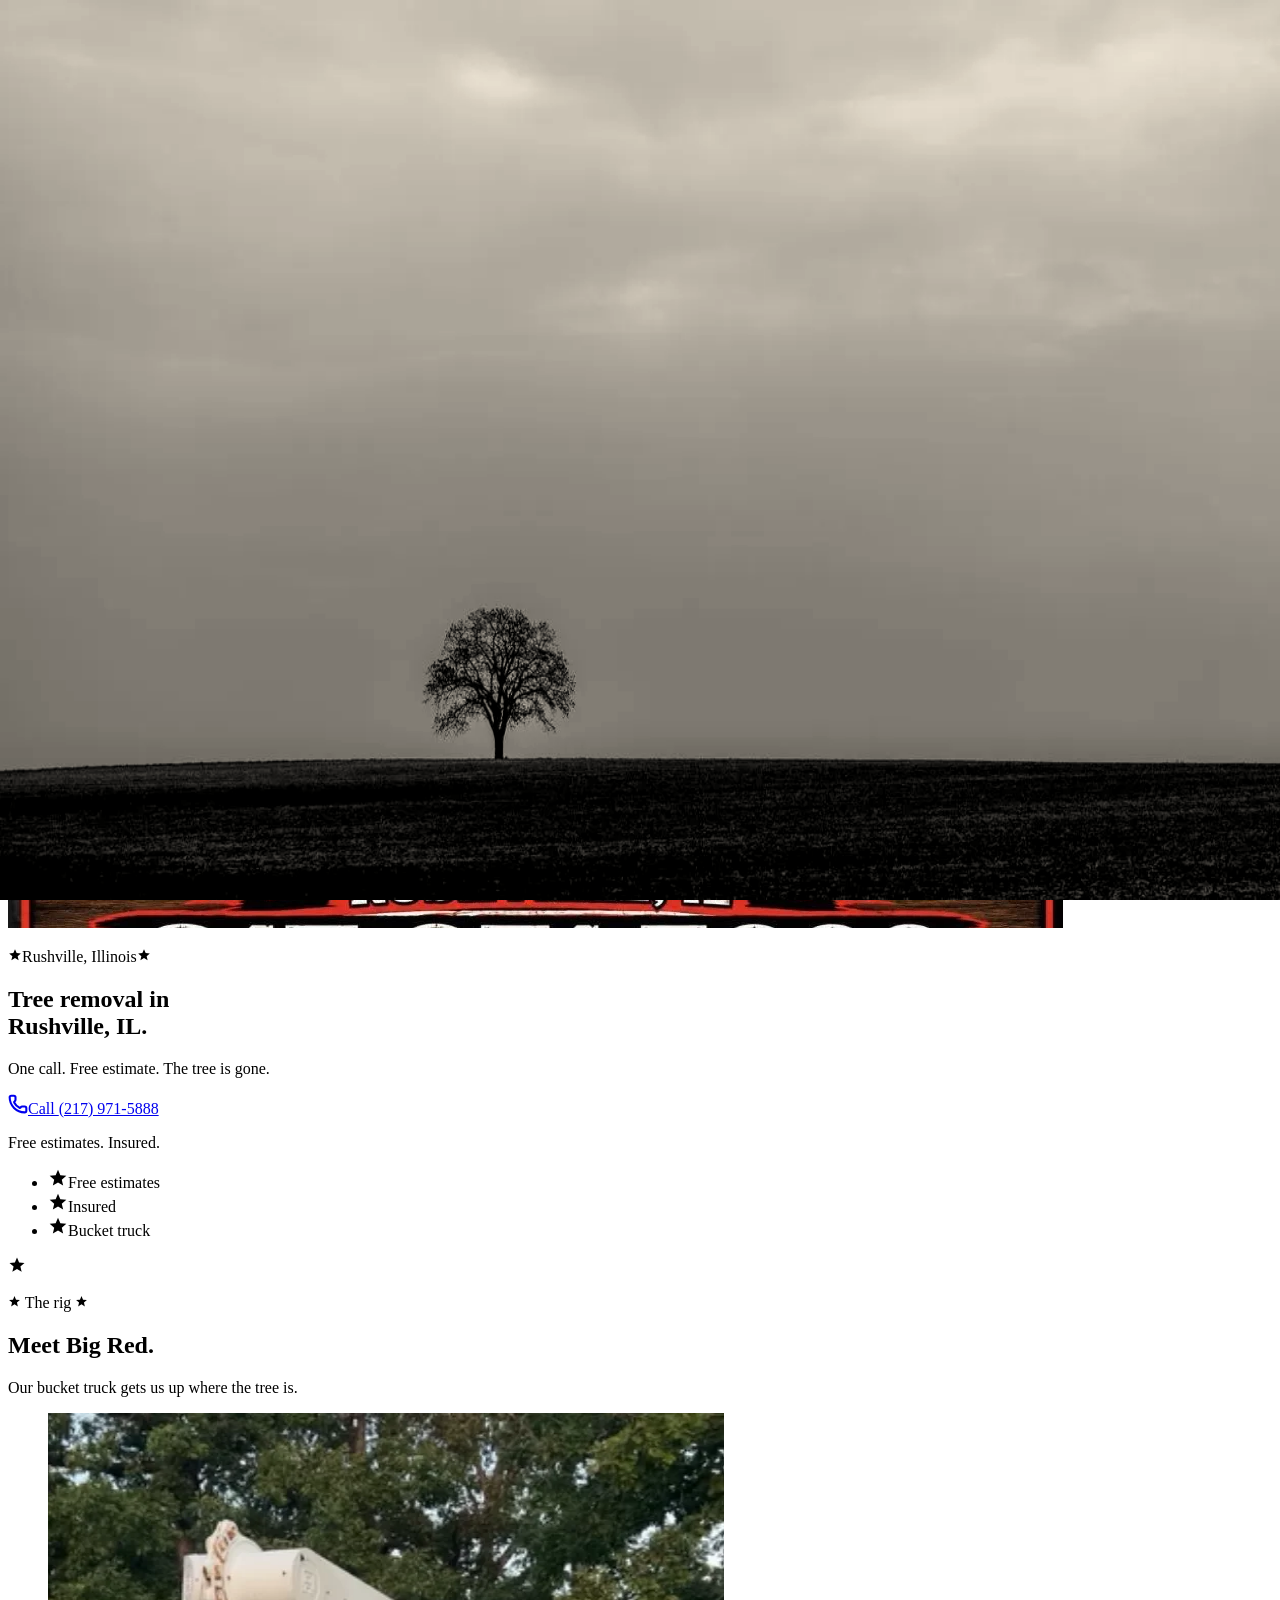
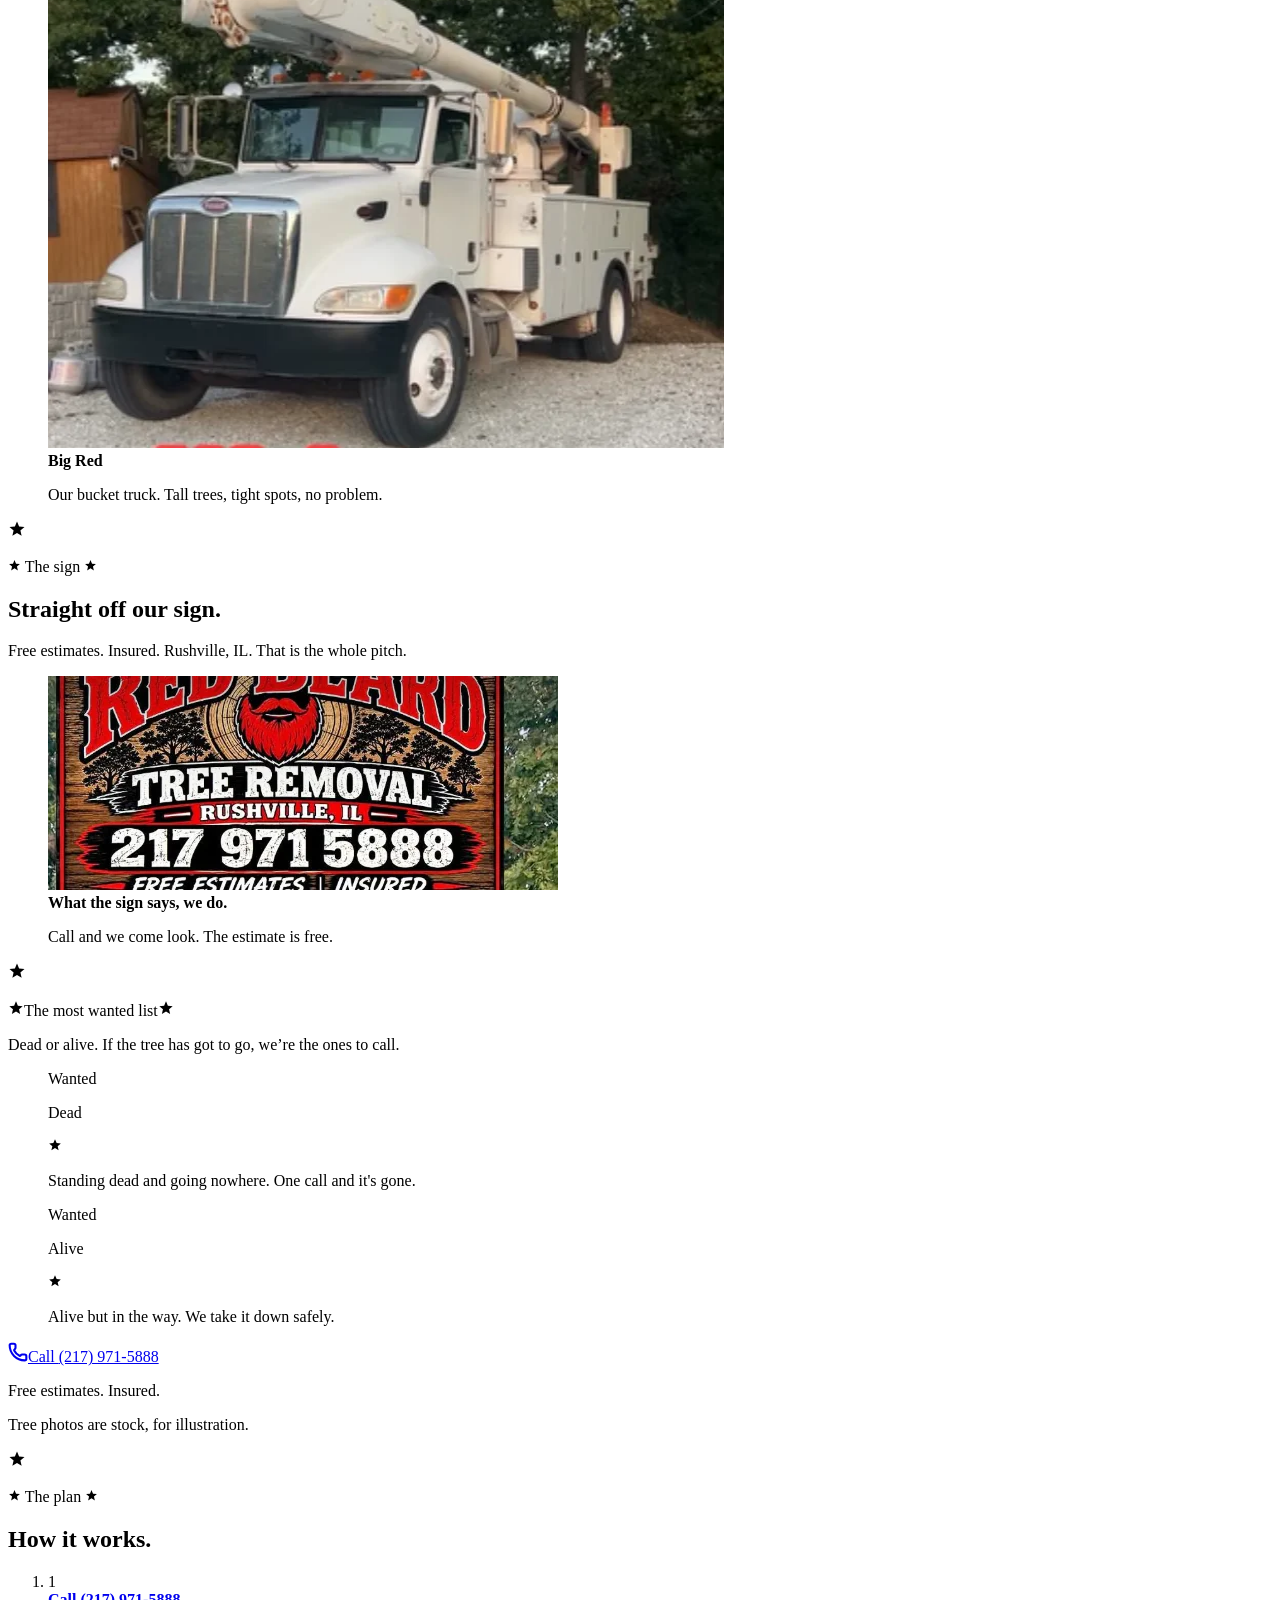
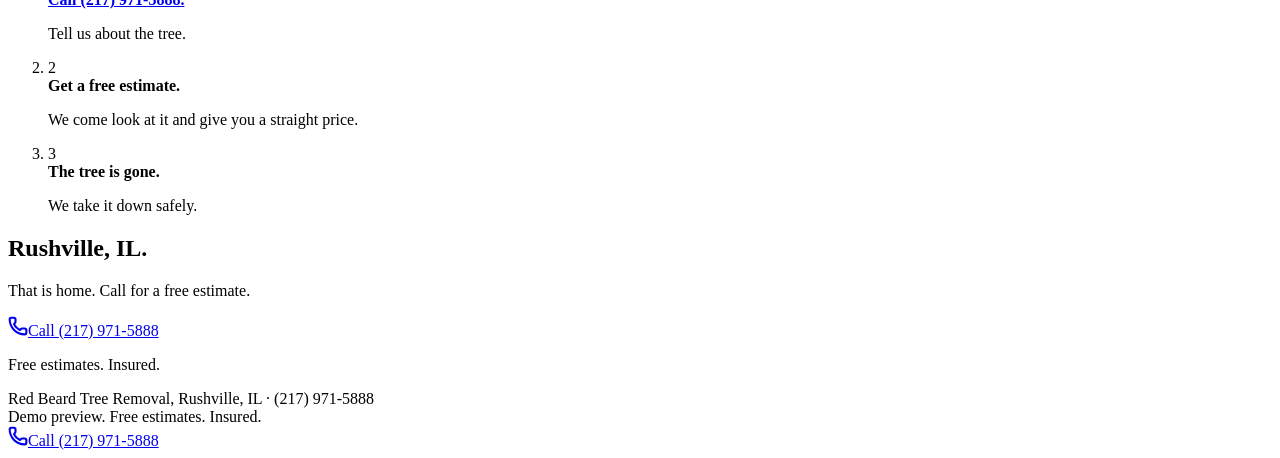
==== commit 364d7312: "premium rebuild: index.html" ====
--- a/index.html
+++ b/index.html
@@ -1 +1 @@
-<!DOCTYPE html><!--TZyanUn0ixczE1wMbQtiO--><html lang="en" class="__variable_b6ae92"><head><meta charSet="utf-8"/><meta name="viewport" content="width=device-width, initial-scale=1"/><link rel="preload" href="/red-beard-tree-removal-demo/_next/static/media/9d12c80ad321ecaa-s.p.woff2" as="font" crossorigin="" type="font/woff2"/><link rel="preload" as="image" href="assets/red-beard-logo.webp"/><link rel="preload" as="image" href="assets/big-red-hero.webp"/><link rel="stylesheet" href="/red-beard-tree-removal-demo/_next/static/css/f22c53f94c470639.css" data-precedence="next"/><link rel="preload" as="script" fetchPriority="low" href="/red-beard-tree-removal-demo/_next/static/chunks/webpack-40e328eed78a1ec0.js"/><script src="/red-beard-tree-removal-demo/_next/static/chunks/4bd1b696-c023c6e3521b1417.js" async=""></script><script src="/red-beard-tree-removal-demo/_next/static/chunks/255-a9c1425e43ca97da.js" async=""></script><script src="/red-beard-tree-removal-demo/_next/static/chunks/main-app-bfc468fa54396515.js" async=""></script><script src="/red-beard-tree-removal-demo/_next/static/chunks/c15bf2b0-52e8419f34af26ab.js" async=""></script><script src="/red-beard-tree-removal-demo/_next/static/chunks/238-9acfe7d8b4021333.js" async=""></script><script src="/red-beard-tree-removal-demo/_next/static/chunks/app/page-47687f50c64cd82c.js" async=""></script><meta name="next-size-adjust" content=""/><title>Red Beard Tree Removal, Rushville IL. Free Estimates, Insured</title><meta name="description" content="Tree removal in Rushville, IL. Free estimates. Insured. Call (217) 971-5888."/><link rel="icon" href="/red-beard-tree-removal-demo/icon.svg?a310b2d7cf198dcb" type="image/svg+xml" sizes="any"/><script src="/red-beard-tree-removal-demo/_next/static/chunks/polyfills-42372ed130431b0a.js" noModule=""></script></head><body class="font-body bg-ink text-cream antialiased"><div hidden=""><!--$--><!--/$--></div><header class="sticky top-0 z-50 flex items-center justify-between gap-3 border-b-2 border-signal bg-ink/95 px-4 py-2 backdrop-blur-sm"><a href="#top" aria-label="Red Beard Tree Removal — back to top"><img alt="Red Beard Tree Removal logo" width="1055" height="458" decoding="async" data-nimg="1" class="h-11 w-auto" style="color:transparent" src="assets/red-beard-logo.webp"/></a><a href="tel:+12179715888" class="inline-flex min-h-[44px] items-center gap-2 whitespace-nowrap rounded-full bg-signal px-4 py-3 text-sm font-extrabold text-white transition-colors hover:bg-signaldeep" aria-label="Call Red Beard Tree Removal at (217) 971-5888"><svg xmlns="http://www.w3.org/2000/svg" width="16" height="16" viewBox="0 0 24 24" fill="none" stroke="currentColor" stroke-width="2.5" stroke-linecap="round" stroke-linejoin="round" class="lucide lucide-phone" aria-hidden="true"><path d="M13.832 16.568a1 1 0 0 0 1.213-.303l.355-.465A2 2 0 0 1 17 15h3a2 2 0 0 1 2 2v3a2 2 0 0 1-2 2A18 18 0 0 1 2 4a2 2 0 0 1 2-2h3a2 2 0 0 1 2 2v3a2 2 0 0 1-.8 1.6l-.468.351a1 1 0 0 0-.292 1.233 14 14 0 0 0 6.392 6.384"></path></svg>Call now</a></header><main id="top"><section class="relative flex min-h-[88svh] items-end overflow-hidden"><div class="hero-img absolute inset-0"><img alt="Big Red, the Red Beard Tree Removal bucket truck" decoding="async" data-nimg="fill" class="graded object-cover object-top" style="position:absolute;height:100%;width:100%;left:0;top:0;right:0;bottom:0;color:transparent" src="assets/big-red-hero.webp"/></div><div class="hero-scrim absolute inset-0" style="background:linear-gradient(180deg, rgba(10,8,6,.18) 0%, rgba(10,8,6,.62) 55%, rgba(10,8,6,.94) 100%)"></div><div class="relative z-10 mx-auto w-full max-w-7xl px-5 pb-16 pt-8 md:px-8 md:pb-24"><img alt="Red Beard Tree Removal logo" width="1055" height="458" decoding="async" data-nimg="1" class="hero-item mb-5 w-48 md:w-80" style="color:transparent" src="assets/red-beard-logo.webp"/><p class="hero-item mb-3 text-xs font-extrabold uppercase tracking-[0.18em] text-signal">Rushville, Illinois</p><h1 class="hero-item font-display max-w-4xl text-[clamp(2.75rem,11vw,7rem)] font-bold uppercase leading-[1.0] text-white">Tree removal in<br/>Rushville, IL.</h1><p class="hero-item mt-4 max-w-xl text-lg text-creamdim">One call. Free estimate. The tree is gone.</p><div class="hero-item mt-7"><a href="tel:+12179715888" class="inline-flex w-full items-center justify-center gap-2.5 rounded-full bg-signal px-8 py-4 text-lg font-extrabold text-white shadow-[0_8px_24px_rgba(0,0,0,0.45)] transition-colors hover:bg-signaldeep active:scale-[0.98] md:w-auto" aria-label="Call Red Beard Tree Removal at (217) 971-5888"><svg xmlns="http://www.w3.org/2000/svg" width="20" height="20" viewBox="0 0 24 24" fill="none" stroke="currentColor" stroke-width="2.5" stroke-linecap="round" stroke-linejoin="round" class="lucide lucide-phone" aria-hidden="true"><path d="M13.832 16.568a1 1 0 0 0 1.213-.303l.355-.465A2 2 0 0 1 17 15h3a2 2 0 0 1 2 2v3a2 2 0 0 1-2 2A18 18 0 0 1 2 4a2 2 0 0 1 2-2h3a2 2 0 0 1 2 2v3a2 2 0 0 1-.8 1.6l-.468.351a1 1 0 0 0-.292 1.233 14 14 0 0 0 6.392 6.384"></path></svg>Call <!-- -->(217) 971-5888</a><p class="mt-3 text-sm text-creamdim">Free estimates. Insured.</p></div></div></section><section aria-label="What you get" class="bg-cream text-ink"><div><ul class="mx-auto grid max-w-3xl grid-cols-3 gap-3 px-5 py-7 md:py-8"><li class="text-center font-display text-sm font-bold uppercase tracking-wide md:text-base"><svg xmlns="http://www.w3.org/2000/svg" width="22" height="22" viewBox="0 0 24 24" fill="none" stroke="currentColor" stroke-width="3" stroke-linecap="round" stroke-linejoin="round" class="lucide lucide-check mx-auto mb-1.5 text-signal" aria-hidden="true"><path d="M20 6 9 17l-5-5"></path></svg>Free estimates</li><li class="text-center font-display text-sm font-bold uppercase tracking-wide md:text-base"><svg xmlns="http://www.w3.org/2000/svg" width="22" height="22" viewBox="0 0 24 24" fill="none" stroke="currentColor" stroke-width="3" stroke-linecap="round" stroke-linejoin="round" class="lucide lucide-check mx-auto mb-1.5 text-signal" aria-hidden="true"><path d="M20 6 9 17l-5-5"></path></svg>Insured</li><li class="text-center font-display text-sm font-bold uppercase tracking-wide md:text-base"><svg xmlns="http://www.w3.org/2000/svg" width="22" height="22" viewBox="0 0 24 24" fill="none" stroke="currentColor" stroke-width="3" stroke-linecap="round" stroke-linejoin="round" class="lucide lucide-check mx-auto mb-1.5 text-signal" aria-hidden="true"><path d="M20 6 9 17l-5-5"></path></svg>Bucket truck</li></ul></div></section><section class="px-5 py-16 md:px-8 md:py-32"><div class="mx-auto max-w-5xl"><div><h2 class="font-display text-[clamp(2rem,7vw,3rem)] font-bold uppercase leading-[1.05] text-white">Meet Big Red.</h2><p class="mt-3 max-w-xl text-lg text-creamdim">Our bucket truck gets us up where the tree is.</p></div><div><figure class="mt-8 overflow-hidden rounded-2xl border border-line bg-ink2"><img alt="Big Red, the Red Beard Tree Removal bucket truck" loading="lazy" width="676" height="635" decoding="async" data-nimg="1" class="graded h-auto w-full" style="color:transparent" src="assets/big-red-hero.webp"/><figcaption class="px-6 py-5"><strong class="block text-lg text-white">Big Red</strong><p class="mt-1 text-creamdim">Our bucket truck. Tall trees, tight spots, no problem.</p></figcaption></figure></div></div></section><section class="px-5 py-16 md:px-8 md:py-32"><div class="mx-auto max-w-5xl"><div><h2 class="font-display text-[clamp(2rem,7vw,3rem)] font-bold uppercase leading-[1.05] text-white">Straight off our sign.</h2><p class="mt-3 max-w-xl text-lg text-creamdim">Free estimates. Insured. Rushville, IL. That is the whole pitch.</p></div><div><figure class="mt-8 overflow-hidden rounded-2xl border border-line bg-ink2"><img alt="Red Beard Tree Removal shop sign: Rushville, IL, (217) 971-5888, free estimates, insured" loading="lazy" width="510" height="214" decoding="async" data-nimg="1" class="graded h-auto w-full" style="color:transparent" src="assets/shop-sign-crop.webp"/><figcaption class="px-6 py-5"><strong class="block text-lg text-white">What the sign says, we do.</strong><p class="mt-1 text-creamdim">Call and we come look. The estimate is free.</p></figcaption></figure></div></div></section><section class="bg-ink px-5 py-16 md:py-24" aria-label="Wanted: dead or alive"><div class="mx-auto max-w-3xl"><div class="rounded-[14px] bg-cream px-6 py-10 text-center shadow-[0_8px_24px_rgba(0,0,0,0.45)] md:px-12 md:py-14"><div class="rounded-[8px] border-2 border-ink px-4 py-8 md:py-10"><p class="font-display text-[clamp(3rem,12vw,6rem)] font-bold uppercase leading-[0.95] tracking-[0.04em] text-ink">Wanted</p><p class="font-display mt-2 text-[clamp(1.75rem,7vw,3rem)] font-bold uppercase leading-none tracking-[0.04em] text-signal">Dead or alive</p><p class="mx-auto mt-5 max-w-md text-lg leading-relaxed text-ink">Got a tree that’s got to go? One call. Free estimate.</p><div class="mt-7"><a href="tel:+12179715888" class="inline-flex items-center justify-center gap-2.5 rounded-full bg-signal px-8 py-4 text-lg font-extrabold whitespace-nowrap text-white transition-colors hover:bg-signaldeep active:scale-[0.98]" aria-label="Call Red Beard Tree Removal at (217) 971-5888"><svg xmlns="http://www.w3.org/2000/svg" width="20" height="20" viewBox="0 0 24 24" fill="none" stroke="currentColor" stroke-width="2.5" stroke-linecap="round" stroke-linejoin="round" class="lucide lucide-phone" aria-hidden="true"><path d="M13.832 16.568a1 1 0 0 0 1.213-.303l.355-.465A2 2 0 0 1 17 15h3a2 2 0 0 1 2 2v3a2 2 0 0 1-2 2A18 18 0 0 1 2 4a2 2 0 0 1 2-2h3a2 2 0 0 1 2 2v3a2 2 0 0 1-.8 1.6l-.468.351a1 1 0 0 0-.292 1.233 14 14 0 0 0 6.392 6.384"></path></svg>Call <!-- -->(217) 971-5888</a><p class="mt-3 text-sm text-ink">Free estimates. Insured.</p></div></div></div></div></section><section class="px-5 py-16 md:px-8 md:py-32"><div class="mx-auto max-w-5xl"><div><h2 class="font-display text-[clamp(2rem,7vw,3rem)] font-bold uppercase leading-[1.05] text-white">How it works.</h2></div><ol class="mt-8 grid gap-4"><div><li class="flex items-start gap-5 rounded-2xl border border-line bg-ink2 p-6"><span aria-hidden="true" class="flex h-11 w-11 shrink-0 items-center justify-center rounded-full bg-signal font-display text-lg font-bold text-white">1</span><div><strong class="block text-lg text-white"><a href="tel:+12179715888" class="underline decoration-signal decoration-2 underline-offset-4">Call (217) 971-5888.</a></strong><p class="mt-1 text-creamdim">Tell us about the tree.</p></div></li></div><div><li class="flex items-start gap-5 rounded-2xl border border-line bg-ink2 p-6"><span aria-hidden="true" class="flex h-11 w-11 shrink-0 items-center justify-center rounded-full bg-signal font-display text-lg font-bold text-white">2</span><div><strong class="block text-lg text-white">Get a free estimate.</strong><p class="mt-1 text-creamdim">We come look at it and give you a straight price.</p></div></li></div><div><li class="flex items-start gap-5 rounded-2xl border border-line bg-ink2 p-6"><span aria-hidden="true" class="flex h-11 w-11 shrink-0 items-center justify-center rounded-full bg-signal font-display text-lg font-bold text-white">3</span><div><strong class="block text-lg text-white">The tree is gone.</strong><p class="mt-1 text-creamdim">We take it down safely.</p></div></li></div></ol></div></section><section id="final-cta" class="bg-signal px-5 py-16 text-center text-white md:py-28"><div><h2 class="font-display text-[clamp(2rem,7vw,3rem)] font-bold uppercase leading-[1.05]">Rushville, IL.</h2><p class="mx-auto mt-3 max-w-xl text-lg text-cream">That is home. Call for a free estimate.</p><div class="mt-7"><a href="tel:+12179715888" class="inline-flex w-full items-center justify-center gap-2.5 rounded-full bg-white px-8 py-4 text-lg font-extrabold text-signal transition-colors hover:bg-cream active:scale-[0.98] md:w-auto" aria-label="Call Red Beard Tree Removal at (217) 971-5888"><svg xmlns="http://www.w3.org/2000/svg" width="20" height="20" viewBox="0 0 24 24" fill="none" stroke="currentColor" stroke-width="2.5" stroke-linecap="round" stroke-linejoin="round" class="lucide lucide-phone" aria-hidden="true"><path d="M13.832 16.568a1 1 0 0 0 1.213-.303l.355-.465A2 2 0 0 1 17 15h3a2 2 0 0 1 2 2v3a2 2 0 0 1-2 2A18 18 0 0 1 2 4a2 2 0 0 1 2-2h3a2 2 0 0 1 2 2v3a2 2 0 0 1-.8 1.6l-.468.351a1 1 0 0 0-.292 1.233 14 14 0 0 0 6.392 6.384"></path></svg>Call <!-- -->(217) 971-5888</a><p class="mt-3 text-sm text-cream">Free estimates. Insured.</p></div></div></section></main><footer class="bg-ink px-5 pb-28 pt-8 text-center text-sm leading-relaxed text-creamdim md:pb-10">Red Beard Tree Removal, Rushville, IL · <!-- -->(217) 971-5888<br/>Demo preview. Free estimates. Insured.</footer><div class="fixed inset-x-0 bottom-0 z-50 transition-transform duration-300 md:hidden translate-y-full" style="padding-bottom:env(safe-area-inset-bottom)"><a href="tel:+12179715888" class="flex items-center justify-center gap-2.5 bg-signal px-6 py-4 text-lg font-extrabold text-white shadow-[0_-8px_24px_rgba(0,0,0,0.45)]" aria-label="Call Red Beard Tree Removal at (217) 971-5888"><svg xmlns="http://www.w3.org/2000/svg" width="20" height="20" viewBox="0 0 24 24" fill="none" stroke="currentColor" stroke-width="2.5" stroke-linecap="round" stroke-linejoin="round" class="lucide lucide-phone" aria-hidden="true"><path d="M13.832 16.568a1 1 0 0 0 1.213-.303l.355-.465A2 2 0 0 1 17 15h3a2 2 0 0 1 2 2v3a2 2 0 0 1-2 2A18 18 0 0 1 2 4a2 2 0 0 1 2-2h3a2 2 0 0 1 2 2v3a2 2 0 0 1-.8 1.6l-.468.351a1 1 0 0 0-.292 1.233 14 14 0 0 0 6.392 6.384"></path></svg>Call <!-- -->(217) 971-5888</a></div><!--$--><!--/$--><script src="/red-beard-tree-removal-demo/_next/static/chunks/webpack-40e328eed78a1ec0.js" id="_R_" async=""></script><script>(self.__next_f=self.__next_f||[]).push([0])</script><script>self.__next_f.push([1,"1:\"$Sreact.fragment\"\n2:I[9766,[],\"\"]\n3:I[8924,[],\"\"]\n4:I[8862,[\"592\",\"static/chunks/c15bf2b0-52e8419f34af26ab.js\",\"238\",\"static/chunks/238-9acfe7d8b4021333.js\",\"974\",\"static/chunks/app/page-47687f50c64cd82c.js\"],\"default\"]\n5:I[1218,[\"592\",\"static/chunks/c15bf2b0-52e8419f34af26ab.js\",\"238\",\"static/chunks/238-9acfe7d8b4021333.js\",\"974\",\"static/chunks/app/page-47687f50c64cd82c.js\"],\"default\"]\n6:I[5109,[\"592\",\"static/chunks/c15bf2b0-52e8419f34af26ab.js\",\"238\",\"static/chunks/238-9acfe7d8b4021333.js\",\"974\",\"static/chunks/app/page-47687f50c64cd82c.js\"],\"default\"]\n7:I[3352,[\"592\",\"static/chunks/c15bf2b0-52e8419f34af26ab.js\",\"238\",\"static/chunks/238-9acfe7d8b4021333.js\",\"974\",\"static/chunks/app/page-47687f50c64cd82c.js\"],\"default\"]\n8:I[1356,[\"592\",\"static/chunks/c15bf2b0-52e8419f34af26ab.js\",\"238\",\"static/chunks/238-9acfe7d8b4021333.js\",\"974\",\"static/chunks/app/page-47687f50c64cd82c.js\"],\"Image\"]\n11:I[7150,[],\"\"]\n:HL[\"/red-beard-tree-removal-demo/_next/static/media/9d12c80ad321ecaa-s.p.woff2\",\"font\",{\"crossOrigin\":\"\",\"type\":\"font/woff2\"}]\n:HL[\"/red-beard-tree-removal-demo/_next/static/css/f22c53f94c470639.css\",\"style\"]\n"])</script><script>self.__next_f.push([1,"0:{\"P\":null,\"b\":\"TZyanUn0ixczE1wMbQtiO\",\"p\":\"/red-beard-tree-removal-demo\",\"c\":[\"\",\"\"],\"i\":false,\"f\":[[[\"\",{\"children\":[\"__PAGE__\",{}]},\"$undefined\",\"$undefined\",true],[\"\",[\"$\",\"$1\",\"c\",{\"children\":[[[\"$\",\"link\",\"0\",{\"rel\":\"stylesheet\",\"href\":\"/red-beard-tree-removal-demo/_next/static/css/f22c53f94c470639.css\",\"precedence\":\"next\",\"crossOrigin\":\"$undefined\",\"nonce\":\"$undefined\"}]],[\"$\",\"html\",null,{\"lang\":\"en\",\"className\":\"__variable_b6ae92\",\"children\":[\"$\",\"body\",null,{\"className\":\"font-body bg-ink text-cream antialiased\",\"children\":[\"$\",\"$L2\",null,{\"parallelRouterKey\":\"children\",\"error\":\"$undefined\",\"errorStyles\":\"$undefined\",\"errorScripts\":\"$undefined\",\"template\":[\"$\",\"$L3\",null,{}],\"templateStyles\":\"$undefined\",\"templateScripts\":\"$undefined\",\"notFound\":[[[\"$\",\"title\",null,{\"children\":\"404: This page could not be found.\"}],[\"$\",\"div\",null,{\"style\":{\"fontFamily\":\"system-ui,\\\"Segoe UI\\\",Roboto,Helvetica,Arial,sans-serif,\\\"Apple Color Emoji\\\",\\\"Segoe UI Emoji\\\"\",\"height\":\"100vh\",\"textAlign\":\"center\",\"display\":\"flex\",\"flexDirection\":\"column\",\"alignItems\":\"center\",\"justifyContent\":\"center\"},\"children\":[\"$\",\"div\",null,{\"children\":[[\"$\",\"style\",null,{\"dangerouslySetInnerHTML\":{\"__html\":\"body{color:#000;background:#fff;margin:0}.next-error-h1{border-right:1px solid rgba(0,0,0,.3)}@media (prefers-color-scheme:dark){body{color:#fff;background:#000}.next-error-h1{border-right:1px solid rgba(255,255,255,.3)}}\"}}],[\"$\",\"h1\",null,{\"className\":\"next-error-h1\",\"style\":{\"display\":\"inline-block\",\"margin\":\"0 20px 0 0\",\"padding\":\"0 23px 0 0\",\"fontSize\":24,\"fontWeight\":500,\"verticalAlign\":\"top\",\"lineHeight\":\"49px\"},\"children\":404}],[\"$\",\"div\",null,{\"style\":{\"display\":\"inline-block\"},\"children\":[\"$\",\"h2\",null,{\"style\":{\"fontSize\":14,\"fontWeight\":400,\"lineHeight\":\"49px\",\"margin\":0},\"children\":\"This page could not be found.\"}]}]]}]}]],[]],\"forbidden\":\"$undefined\",\"unauthorized\":\"$undefined\"}]}]}]]}],{\"children\":[\"__PAGE__\",[\"$\",\"$1\",\"c\",{\"children\":[[[\"$\",\"$L4\",null,{}],[\"$\",\"main\",null,{\"id\":\"top\",\"children\":[[\"$\",\"$L5\",null,{}],[\"$\",\"section\",null,{\"aria-label\":\"What you get\",\"className\":\"bg-cream text-ink\",\"children\":[\"$\",\"$L6\",null,{\"children\":[\"$\",\"ul\",null,{\"className\":\"mx-auto grid max-w-3xl grid-cols-3 gap-3 px-5 py-7 md:py-8\",\"children\":[[\"$\",\"li\",\"Free estimates\",{\"className\":\"text-center font-display text-sm font-bold uppercase tracking-wide md:text-base\",\"children\":[[\"$\",\"$L7\",null,{\"ref\":\"$undefined\",\"icon\":{\"name\":\"check\",\"size\":24,\"node\":[[\"path\",{\"d\":\"M20 6 9 17l-5-5\",\"key\":\"1gmf2c\"}]]},\"className\":\"mx-auto mb-1.5 text-signal\",\"size\":22,\"strokeWidth\":3,\"aria-hidden\":true}],\"Free estimates\"]}],[\"$\",\"li\",\"Insured\",{\"className\":\"text-center font-display text-sm font-bold uppercase tracking-wide md:text-base\",\"children\":[[\"$\",\"$L7\",null,{\"ref\":\"$undefined\",\"icon\":\"$0:f:0:1:2:children:1:props:children:0:1:props:children:1:props:children:props:children:props:children:0:props:children:0:props:icon\",\"className\":\"mx-auto mb-1.5 text-signal\",\"size\":22,\"strokeWidth\":3,\"aria-hidden\":true}],\"Insured\"]}],[\"$\",\"li\",\"Bucket truck\",{\"className\":\"text-center font-display text-sm font-bold uppercase tracking-wide md:text-base\",\"children\":[[\"$\",\"$L7\",null,{\"ref\":\"$undefined\",\"icon\":\"$0:f:0:1:2:children:1:props:children:0:1:props:children:1:props:children:props:children:props:children:0:props:children:0:props:icon\",\"className\":\"mx-auto mb-1.5 text-signal\",\"size\":22,\"strokeWidth\":3,\"aria-hidden\":true}],\"Bucket truck\"]}]]}]}]}],[\"$\",\"section\",null,{\"className\":\"px-5 py-16 md:px-8 md:py-32\",\"children\":[\"$\",\"div\",null,{\"className\":\"mx-auto max-w-5xl\",\"children\":[[\"$\",\"$L6\",null,{\"children\":[[\"$\",\"h2\",null,{\"className\":\"font-display text-[clamp(2rem,7vw,3rem)] font-bold uppercase leading-[1.05] text-white\",\"children\":\"Meet Big Red.\"}],[\"$\",\"p\",null,{\"className\":\"mt-3 max-w-xl text-lg text-creamdim\",\"children\":\"Our bucket truck gets us up where the tree is.\"}]]}],[\"$\",\"$L6\",null,{\"delay\":0.1,\"children\":[\"$\",\"figure\",null,{\"className\":\"mt-8 overflow-hidden rounded-2xl border border-line bg-ink2\",\"children\":[[\"$\",\"$L8\",null,{\"src\":\"assets/big-red-hero.webp\",\"alt\":\"Big Red, the Red Beard Tree Removal bucket truck\",\"width\":676,\"height\":635,\"sizes\":\"(max-width: 768px) 100vw, 1024px\",\"className\":\"graded h-auto w-full\",\"loading\":\"lazy\"}],[\"$\",\"figcaption\",null,{\"className\":\"px-6 py-5\",\"children\":[[\"$\",\"strong\",null,{\"className\":\"block text-lg text-white\",\"children\":\"Big Red\"}],[\"$\",\"p\",null,{\"className\":\"mt-1 text-creamdim\",\"children\":\"Our bucket truck. Tall trees, tight spots, no problem.\"}]]}]]}]}]]}]}],[\"$\",\"section\",null,{\"className\":\"px-5 py-16 md:px-8 md:py-32\",\"children\":[\"$\",\"div\",null,{\"className\":\"mx-auto max-w-5xl\",\"children\":[[\"$\",\"$L6\",null,{\"children\":[[\"$\",\"h2\",null,{\"className\":\"font-display text-[clamp(2rem,7vw,3rem)] font-bold uppercase leading-[1.05] text-white\",\"children\":\"Straight off our sign.\"}],[\"$\",\"p\",null,{\"className\":\"mt-3 max-w-xl text-lg text-creamdim\",\"children\":\"Free estimates. Insured. Rushville, IL. That is the whole pitch.\"}]]}],\"$L9\"]}]}],\"$La\",\"$Lb\",\"$Lc\"]}],\"$Ld\",\"$Le\"],null,\"$Lf\"]}],{},null,false]},null,false],\"$L10\",false]],\"m\":\"$undefined\",\"G\":[\"$11\",[]],\"s\":false,\"S\":true}\n"])</script><script>self.__next_f.push([1,"12:I[7374,[\"592\",\"static/chunks/c15bf2b0-52e8419f34af26ab.js\",\"238\",\"static/chunks/238-9acfe7d8b4021333.js\",\"974\",\"static/chunks/app/page-47687f50c64cd82c.js\"],\"default\"]\n13:I[4431,[],\"OutletBoundary\"]\n15:I[5278,[],\"AsyncMetadataOutlet\"]\n17:I[4431,[],\"ViewportBoundary\"]\n19:I[4431,[],\"MetadataBoundary\"]\n1a:\"$Sreact.suspense\"\n"])</script><script>self.__next_f.push([1,"9:[\"$\",\"$L6\",null,{\"delay\":0.1,\"children\":[\"$\",\"figure\",null,{\"className\":\"mt-8 overflow-hidden rounded-2xl border border-line bg-ink2\",\"children\":[[\"$\",\"$L8\",null,{\"src\":\"assets/shop-sign-crop.webp\",\"alt\":\"Red Beard Tree Removal shop sign: Rushville, IL, (217) 971-5888, free estimates, insured\",\"width\":510,\"height\":214,\"sizes\":\"(max-width: 768px) 100vw, 1024px\",\"className\":\"graded h-auto w-full\",\"loading\":\"lazy\"}],[\"$\",\"figcaption\",null,{\"className\":\"px-6 py-5\",\"children\":[[\"$\",\"strong\",null,{\"className\":\"block text-lg text-white\",\"children\":\"What the sign says, we do.\"}],[\"$\",\"p\",null,{\"className\":\"mt-1 text-creamdim\",\"children\":\"Call and we come look. The estimate is free.\"}]]}]]}]}]\n"])</script><script>self.__next_f.push([1,"a:[\"$\",\"section\",null,{\"className\":\"bg-ink px-5 py-16 md:py-24\",\"aria-label\":\"Wanted: dead or alive\",\"children\":[\"$\",\"$L6\",null,{\"className\":\"mx-auto max-w-3xl\",\"children\":[\"$\",\"div\",null,{\"className\":\"rounded-[14px] bg-cream px-6 py-10 text-center shadow-[0_8px_24px_rgba(0,0,0,0.45)] md:px-12 md:py-14\",\"children\":[\"$\",\"div\",null,{\"className\":\"rounded-[8px] border-2 border-ink px-4 py-8 md:py-10\",\"children\":[[\"$\",\"p\",null,{\"className\":\"font-display text-[clamp(3rem,12vw,6rem)] font-bold uppercase leading-[0.95] tracking-[0.04em] text-ink\",\"children\":\"Wanted\"}],[\"$\",\"p\",null,{\"className\":\"font-display mt-2 text-[clamp(1.75rem,7vw,3rem)] font-bold uppercase leading-none tracking-[0.04em] text-signal\",\"children\":\"Dead or alive\"}],[\"$\",\"p\",null,{\"className\":\"mx-auto mt-5 max-w-md text-lg leading-relaxed text-ink\",\"children\":\"Got a tree that’s got to go? One call. Free estimate.\"}],[\"$\",\"div\",null,{\"className\":\"mt-7\",\"children\":[[\"$\",\"a\",null,{\"href\":\"tel:+12179715888\",\"className\":\"inline-flex items-center justify-center gap-2.5 rounded-full bg-signal px-8 py-4 text-lg font-extrabold whitespace-nowrap text-white transition-colors hover:bg-signaldeep active:scale-[0.98]\",\"aria-label\":\"Call Red Beard Tree Removal at (217) 971-5888\",\"children\":[[\"$\",\"$L7\",null,{\"ref\":\"$undefined\",\"icon\":{\"name\":\"phone\",\"size\":24,\"node\":[[\"path\",{\"d\":\"M13.832 16.568a1 1 0 0 0 1.213-.303l.355-.465A2 2 0 0 1 17 15h3a2 2 0 0 1 2 2v3a2 2 0 0 1-2 2A18 18 0 0 1 2 4a2 2 0 0 1 2-2h3a2 2 0 0 1 2 2v3a2 2 0 0 1-.8 1.6l-.468.351a1 1 0 0 0-.292 1.233 14 14 0 0 0 6.392 6.384\",\"key\":\"9njp5v\"}]]},\"className\":\"$undefined\",\"size\":20,\"strokeWidth\":2.5,\"aria-hidden\":true}],\"Call \",\"(217) 971-5888\"]}],[\"$\",\"p\",null,{\"className\":\"mt-3 text-sm text-ink\",\"children\":\"Free estimates. Insured.\"}]]}]]}]}]}]}]\n"])</script><script>self.__next_f.push([1,"b:[\"$\",\"section\",null,{\"className\":\"px-5 py-16 md:px-8 md:py-32\",\"children\":[\"$\",\"div\",null,{\"className\":\"mx-auto max-w-5xl\",\"children\":[[\"$\",\"$L6\",null,{\"children\":[\"$\",\"h2\",null,{\"className\":\"font-display text-[clamp(2rem,7vw,3rem)] font-bold uppercase leading-[1.05] text-white\",\"children\":\"How it works.\"}]}],[\"$\",\"ol\",null,{\"className\":\"mt-8 grid gap-4\",\"children\":[[\"$\",\"$L6\",\"Call (217) 971-5888.\",{\"delay\":0,\"children\":[\"$\",\"li\",null,{\"className\":\"flex items-start gap-5 rounded-2xl border border-line bg-ink2 p-6\",\"children\":[[\"$\",\"span\",null,{\"aria-hidden\":true,\"className\":\"flex h-11 w-11 shrink-0 items-center justify-center rounded-full bg-signal font-display text-lg font-bold text-white\",\"children\":1}],[\"$\",\"div\",null,{\"children\":[[\"$\",\"strong\",null,{\"className\":\"block text-lg text-white\",\"children\":[\"$\",\"a\",null,{\"href\":\"tel:+12179715888\",\"className\":\"underline decoration-signal decoration-2 underline-offset-4\",\"children\":\"Call (217) 971-5888.\"}]}],[\"$\",\"p\",null,{\"className\":\"mt-1 text-creamdim\",\"children\":\"Tell us about the tree.\"}]]}]]}]}],[\"$\",\"$L6\",\"Get a free estimate.\",{\"delay\":0.08,\"children\":[\"$\",\"li\",null,{\"className\":\"flex items-start gap-5 rounded-2xl border border-line bg-ink2 p-6\",\"children\":[[\"$\",\"span\",null,{\"aria-hidden\":true,\"className\":\"flex h-11 w-11 shrink-0 items-center justify-center rounded-full bg-signal font-display text-lg font-bold text-white\",\"children\":2}],[\"$\",\"div\",null,{\"children\":[[\"$\",\"strong\",null,{\"className\":\"block text-lg text-white\",\"children\":\"Get a free estimate.\"}],[\"$\",\"p\",null,{\"className\":\"mt-1 text-creamdim\",\"children\":\"We come look at it and give you a straight price.\"}]]}]]}]}],[\"$\",\"$L6\",\"The tree is gone.\",{\"delay\":0.16,\"children\":[\"$\",\"li\",null,{\"className\":\"flex items-start gap-5 rounded-2xl border border-line bg-ink2 p-6\",\"children\":[[\"$\",\"span\",null,{\"aria-hidden\":true,\"className\":\"flex h-11 w-11 shrink-0 items-center justify-center rounded-full bg-signal font-display text-lg font-bold text-white\",\"children\":3}],[\"$\",\"div\",null,{\"children\":[[\"$\",\"strong\",null,{\"className\":\"block text-lg text-white\",\"children\":\"The tree is gone.\"}],[\"$\",\"p\",null,{\"className\":\"mt-1 text-creamdim\",\"children\":\"We take it down safely.\"}]]}]]}]}]]}]]}]}]\n"])</script><script>self.__next_f.push([1,"c:[\"$\",\"section\",null,{\"id\":\"final-cta\",\"className\":\"bg-signal px-5 py-16 text-center text-white md:py-28\",\"children\":[\"$\",\"$L6\",null,{\"children\":[[\"$\",\"h2\",null,{\"className\":\"font-display text-[clamp(2rem,7vw,3rem)] font-bold uppercase leading-[1.05]\",\"children\":\"Rushville, IL.\"}],[\"$\",\"p\",null,{\"className\":\"mx-auto mt-3 max-w-xl text-lg text-cream\",\"children\":\"That is home. Call for a free estimate.\"}],[\"$\",\"div\",null,{\"className\":\"mt-7\",\"children\":[[\"$\",\"a\",null,{\"href\":\"tel:+12179715888\",\"className\":\"inline-flex w-full items-center justify-center gap-2.5 rounded-full bg-white px-8 py-4 text-lg font-extrabold text-signal transition-colors hover:bg-cream active:scale-[0.98] md:w-auto\",\"aria-label\":\"Call Red Beard Tree Removal at (217) 971-5888\",\"children\":[[\"$\",\"$L7\",null,{\"ref\":\"$undefined\",\"icon\":\"$a:props:children:props:children:props:children:props:children:3:props:children:0:props:children:0:props:icon\",\"className\":\"$undefined\",\"size\":20,\"strokeWidth\":2.5,\"aria-hidden\":true}],\"Call \",\"(217) 971-5888\"]}],[\"$\",\"p\",null,{\"className\":\"mt-3 text-sm text-cream\",\"children\":\"Free estimates. Insured.\"}]]}]]}]}]\n"])</script><script>self.__next_f.push([1,"d:[\"$\",\"footer\",null,{\"className\":\"bg-ink px-5 pb-28 pt-8 text-center text-sm leading-relaxed text-creamdim md:pb-10\",\"children\":[\"Red Beard Tree Removal, Rushville, IL · \",\"(217) 971-5888\",[\"$\",\"br\",null,{}],\"Demo preview. Free estimates. Insured.\"]}]\ne:[\"$\",\"$L12\",null,{}]\nf:[\"$\",\"$L13\",null,{\"children\":[\"$L14\",[\"$\",\"$L15\",null,{\"promise\":\"$@16\"}]]}]\n10:[\"$\",\"$1\",\"h\",{\"children\":[null,[[\"$\",\"$L17\",null,{\"children\":\"$L18\"}],[\"$\",\"meta\",null,{\"name\":\"next-size-adjust\",\"content\":\"\"}]],[\"$\",\"$L19\",null,{\"children\":[\"$\",\"div\",null,{\"hidden\":true,\"children\":[\"$\",\"$1a\",null,{\"fallback\":null,\"children\":\"$L1b\"}]}]}]]}]\n"])</script><script>self.__next_f.push([1,"18:[[\"$\",\"meta\",\"0\",{\"charSet\":\"utf-8\"}],[\"$\",\"meta\",\"1\",{\"name\":\"viewport\",\"content\":\"width=device-width, initial-scale=1\"}]]\n14:null\n"])</script><script>self.__next_f.push([1,"1c:I[622,[],\"IconMark\"]\n16:{\"metadata\":[[\"$\",\"title\",\"0\",{\"children\":\"Red Beard Tree Removal, Rushville IL. Free Estimates, Insured\"}],[\"$\",\"meta\",\"1\",{\"name\":\"description\",\"content\":\"Tree removal in Rushville, IL. Free estimates. Insured. Call (217) 971-5888.\"}],[\"$\",\"link\",\"2\",{\"rel\":\"icon\",\"href\":\"/red-beard-tree-removal-demo/icon.svg?a310b2d7cf198dcb\",\"type\":\"image/svg+xml\",\"sizes\":\"any\"}],[\"$\",\"$L1c\",\"3\",{}]],\"error\":null,\"digest\":\"$undefined\"}\n"])</script><script>self.__next_f.push([1,"1b:\"$16:metadata\"\n"])</script></body></html>+<!DOCTYPE html><!--687_NNrp2vc8Pm6040_Pw--><html lang="en" class="__variable_b6ae92 __variable_c2a0bf"><head><meta charSet="utf-8"/><meta name="viewport" content="width=device-width, initial-scale=1"/><link rel="preload" href="/red-beard-tree-removal-demo/_next/static/media/9d12c80ad321ecaa-s.p.woff2" as="font" crossorigin="" type="font/woff2"/><link rel="preload" href="/red-beard-tree-removal-demo/_next/static/media/c9aa11e24e5ac164-s.p.woff2" as="font" crossorigin="" type="font/woff2"/><link rel="preload" as="image" href="assets/red-beard-logo.webp"/><link rel="preload" as="image" href="assets/big-red-hero.webp"/><link rel="stylesheet" href="/red-beard-tree-removal-demo/_next/static/css/6e62f2d8406c8ff4.css" data-precedence="next"/><link rel="preload" as="script" fetchPriority="low" href="/red-beard-tree-removal-demo/_next/static/chunks/webpack-5040c759459565eb.js"/><script src="/red-beard-tree-removal-demo/_next/static/chunks/4bd1b696-c023c6e3521b1417.js" async=""></script><script src="/red-beard-tree-removal-demo/_next/static/chunks/255-a9c1425e43ca97da.js" async=""></script><script src="/red-beard-tree-removal-demo/_next/static/chunks/main-app-bfc468fa54396515.js" async=""></script><script src="/red-beard-tree-removal-demo/_next/static/chunks/c15bf2b0-52e8419f34af26ab.js" async=""></script><script src="/red-beard-tree-removal-demo/_next/static/chunks/238-9acfe7d8b4021333.js" async=""></script><script src="/red-beard-tree-removal-demo/_next/static/chunks/app/page-4b9e5e86fa513304.js" async=""></script><meta name="next-size-adjust" content=""/><title>Red Beard Tree Removal, Rushville IL. Free Estimates, Insured</title><meta name="description" content="Tree removal in Rushville, IL. Free estimates. Insured. Call (217) 971-5888."/><link rel="icon" href="/red-beard-tree-removal-demo/icon.svg?a310b2d7cf198dcb" type="image/svg+xml" sizes="any"/><script src="/red-beard-tree-removal-demo/_next/static/chunks/polyfills-42372ed130431b0a.js" noModule=""></script></head><body class="font-body bg-ink text-cream antialiased"><div hidden=""><!--$--><!--/$--></div><header class="sticky top-0 z-50 flex items-center justify-between gap-3 border-b-2 border-signal bg-ink/95 px-4 py-2 backdrop-blur-sm"><a href="#top" aria-label="Red Beard Tree Removal — back to top"><img alt="Red Beard Tree Removal logo" width="1055" height="458" decoding="async" data-nimg="1" class="h-11 w-auto" style="color:transparent" src="assets/red-beard-logo.webp"/></a><a href="tel:+12179715888" class="inline-flex min-h-[44px] items-center gap-2 whitespace-nowrap rounded-full bg-signal px-4 py-3 text-sm font-extrabold text-white transition-colors hover:bg-signaldeep" aria-label="Call Red Beard Tree Removal at (217) 971-5888"><svg xmlns="http://www.w3.org/2000/svg" width="16" height="16" viewBox="0 0 24 24" fill="none" stroke="currentColor" stroke-width="2.5" stroke-linecap="round" stroke-linejoin="round" class="lucide lucide-phone" aria-hidden="true"><path d="M13.832 16.568a1 1 0 0 0 1.213-.303l.355-.465A2 2 0 0 1 17 15h3a2 2 0 0 1 2 2v3a2 2 0 0 1-2 2A18 18 0 0 1 2 4a2 2 0 0 1 2-2h3a2 2 0 0 1 2 2v3a2 2 0 0 1-.8 1.6l-.468.351a1 1 0 0 0-.292 1.233 14 14 0 0 0 6.392 6.384"></path></svg>Call now</a></header><main id="top"><section class="relative flex min-h-[88svh] items-end overflow-hidden"><div class="hero-img absolute inset-0"><img alt="Big Red, the Red Beard Tree Removal bucket truck" decoding="async" data-nimg="fill" class="graded object-cover object-top" style="position:absolute;height:100%;width:100%;left:0;top:0;right:0;bottom:0;color:transparent" src="assets/big-red-hero.webp"/></div><div class="hero-scrim absolute inset-0" style="background:linear-gradient(180deg, rgba(10,8,6,.18) 0%, rgba(10,8,6,.62) 55%, rgba(10,8,6,.94) 100%)"></div><div class="relative z-10 mx-auto w-full max-w-7xl px-5 pb-16 pt-8 md:px-8 md:pb-24"><img alt="Red Beard Tree Removal logo" width="1055" height="458" decoding="async" data-nimg="1" class="hero-item mb-5 w-48 md:w-80" style="color:transparent" src="assets/red-beard-logo.webp"/><p class="hero-item mb-3 flex items-center gap-2.5 text-xs font-extrabold uppercase tracking-[0.18em] text-signal"><svg width="14" height="14" viewBox="0 0 24 24" fill="currentColor" class="" aria-hidden="true" focusable="false"><path d="M12 17.27 18.18 21l-1.64-7.03L22 9.24l-7.19-.61L12 2 9.19 8.63 2 9.24l5.46 4.73L5.82 21z"></path></svg>Rushville, Illinois<svg width="14" height="14" viewBox="0 0 24 24" fill="currentColor" class="" aria-hidden="true" focusable="false"><path d="M12 17.27 18.18 21l-1.64-7.03L22 9.24l-7.19-.61L12 2 9.19 8.63 2 9.24l5.46 4.73L5.82 21z"></path></svg></p><h1 class="hero-item font-display max-w-4xl text-[clamp(2.75rem,11vw,7rem)] font-bold uppercase leading-[1.0] text-white">Tree removal in<br/>Rushville, IL.</h1><p class="hero-item mt-4 max-w-xl text-lg text-creamdim">One call. Free estimate. The tree is gone.</p><div class="hero-item mt-7"><a href="tel:+12179715888" class="inline-flex w-full items-center justify-center gap-2.5 rounded-full bg-signal px-8 py-4 text-lg font-extrabold text-white shadow-[0_8px_24px_rgba(0,0,0,0.45)] transition-colors hover:bg-signaldeep active:scale-[0.98] md:w-auto" aria-label="Call Red Beard Tree Removal at (217) 971-5888"><svg xmlns="http://www.w3.org/2000/svg" width="20" height="20" viewBox="0 0 24 24" fill="none" stroke="currentColor" stroke-width="2.5" stroke-linecap="round" stroke-linejoin="round" class="lucide lucide-phone" aria-hidden="true"><path d="M13.832 16.568a1 1 0 0 0 1.213-.303l.355-.465A2 2 0 0 1 17 15h3a2 2 0 0 1 2 2v3a2 2 0 0 1-2 2A18 18 0 0 1 2 4a2 2 0 0 1 2-2h3a2 2 0 0 1 2 2v3a2 2 0 0 1-.8 1.6l-.468.351a1 1 0 0 0-.292 1.233 14 14 0 0 0 6.392 6.384"></path></svg>Call <!-- -->(217) 971-5888</a><p class="mt-3 text-sm text-creamdim">Free estimates. Insured.</p></div></div></section><section aria-label="What you get" class="bg-cream text-ink"><div><ul class="mx-auto grid max-w-3xl grid-cols-3 gap-3 px-5 py-7 md:py-8"><li class="text-center font-display text-sm font-bold uppercase tracking-wide md:text-base"><svg width="20" height="20" viewBox="0 0 24 24" fill="currentColor" class="mx-auto mb-1.5 text-signal" aria-hidden="true" focusable="false"><path d="M12 17.27 18.18 21l-1.64-7.03L22 9.24l-7.19-.61L12 2 9.19 8.63 2 9.24l5.46 4.73L5.82 21z"></path></svg>Free estimates</li><li class="text-center font-display text-sm font-bold uppercase tracking-wide md:text-base"><svg width="20" height="20" viewBox="0 0 24 24" fill="currentColor" class="mx-auto mb-1.5 text-signal" aria-hidden="true" focusable="false"><path d="M12 17.27 18.18 21l-1.64-7.03L22 9.24l-7.19-.61L12 2 9.19 8.63 2 9.24l5.46 4.73L5.82 21z"></path></svg>Insured</li><li class="text-center font-display text-sm font-bold uppercase tracking-wide md:text-base"><svg width="20" height="20" viewBox="0 0 24 24" fill="currentColor" class="mx-auto mb-1.5 text-signal" aria-hidden="true" focusable="false"><path d="M12 17.27 18.18 21l-1.64-7.03L22 9.24l-7.19-.61L12 2 9.19 8.63 2 9.24l5.46 4.73L5.82 21z"></path></svg>Bucket truck</li></ul></div></section><div class="mx-auto max-w-5xl px-5 md:px-8"><div class="flex items-center gap-4 text-cream/25" aria-hidden="true"><div class="rule-double flex-1"></div><svg width="18" height="18" viewBox="0 0 24 24" fill="currentColor" class="" aria-hidden="true" focusable="false"><path d="M12 17.27 18.18 21l-1.64-7.03L22 9.24l-7.19-.61L12 2 9.19 8.63 2 9.24l5.46 4.73L5.82 21z"></path></svg><div class="rule-double flex-1"></div></div></div><section class="px-5 py-16 md:px-8 md:py-32"><div class="mx-auto max-w-5xl"><div><p class="mb-3 flex items-center gap-2.5 font-western text-xs uppercase text-signal"><svg width="13" height="13" viewBox="0 0 24 24" fill="currentColor" class="" aria-hidden="true" focusable="false"><path d="M12 17.27 18.18 21l-1.64-7.03L22 9.24l-7.19-.61L12 2 9.19 8.63 2 9.24l5.46 4.73L5.82 21z"></path></svg> The rig <svg width="13" height="13" viewBox="0 0 24 24" fill="currentColor" class="" aria-hidden="true" focusable="false"><path d="M12 17.27 18.18 21l-1.64-7.03L22 9.24l-7.19-.61L12 2 9.19 8.63 2 9.24l5.46 4.73L5.82 21z"></path></svg></p><h2 class="font-display text-[clamp(2rem,7vw,3rem)] font-bold uppercase leading-[1.05] text-white">Meet Big Red.</h2><p class="mt-3 max-w-xl text-lg text-creamdim">Our bucket truck gets us up where the tree is.</p></div><div><figure class="mt-8 overflow-hidden rounded-2xl border border-line bg-ink2"><img alt="Big Red, the Red Beard Tree Removal bucket truck" loading="lazy" width="676" height="635" decoding="async" data-nimg="1" class="graded h-auto w-full" style="color:transparent" src="assets/big-red-hero.webp"/><figcaption class="px-6 py-5"><strong class="block text-lg text-white">Big Red</strong><p class="mt-1 text-creamdim">Our bucket truck. Tall trees, tight spots, no problem.</p></figcaption></figure></div></div></section><div class="mx-auto max-w-5xl px-5 md:px-8"><div class="flex items-center gap-4 text-cream/25" aria-hidden="true"><div class="rule-double flex-1"></div><svg width="18" height="18" viewBox="0 0 24 24" fill="currentColor" class="" aria-hidden="true" focusable="false"><path d="M12 17.27 18.18 21l-1.64-7.03L22 9.24l-7.19-.61L12 2 9.19 8.63 2 9.24l5.46 4.73L5.82 21z"></path></svg><div class="rule-double flex-1"></div></div></div><section class="px-5 py-16 md:px-8 md:py-32"><div class="mx-auto max-w-5xl"><div><p class="mb-3 flex items-center gap-2.5 font-western text-xs uppercase text-signal"><svg width="13" height="13" viewBox="0 0 24 24" fill="currentColor" class="" aria-hidden="true" focusable="false"><path d="M12 17.27 18.18 21l-1.64-7.03L22 9.24l-7.19-.61L12 2 9.19 8.63 2 9.24l5.46 4.73L5.82 21z"></path></svg> The sign <svg width="13" height="13" viewBox="0 0 24 24" fill="currentColor" class="" aria-hidden="true" focusable="false"><path d="M12 17.27 18.18 21l-1.64-7.03L22 9.24l-7.19-.61L12 2 9.19 8.63 2 9.24l5.46 4.73L5.82 21z"></path></svg></p><h2 class="font-display text-[clamp(2rem,7vw,3rem)] font-bold uppercase leading-[1.05] text-white">Straight off our sign.</h2><p class="mt-3 max-w-xl text-lg text-creamdim">Free estimates. Insured. Rushville, IL. That is the whole pitch.</p></div><div><figure class="mt-8 overflow-hidden rounded-2xl border border-line bg-ink2"><img alt="Red Beard Tree Removal shop sign: Rushville, IL, (217) 971-5888, free estimates, insured" loading="lazy" width="510" height="214" decoding="async" data-nimg="1" class="graded h-auto w-full" style="color:transparent" src="assets/shop-sign-crop.webp"/><figcaption class="px-6 py-5"><strong class="block text-lg text-white">What the sign says, we do.</strong><p class="mt-1 text-creamdim">Call and we come look. The estimate is free.</p></figcaption></figure></div></div></section><div class="mx-auto max-w-5xl px-5 md:px-8"><div class="flex items-center gap-4 text-cream/25" aria-hidden="true"><div class="rule-double flex-1"></div><svg width="18" height="18" viewBox="0 0 24 24" fill="currentColor" class="" aria-hidden="true" focusable="false"><path d="M12 17.27 18.18 21l-1.64-7.03L22 9.24l-7.19-.61L12 2 9.19 8.63 2 9.24l5.46 4.73L5.82 21z"></path></svg><div class="rule-double flex-1"></div></div></div><section class="bg-ink px-5 py-16 md:px-8 md:py-24" aria-label="The most wanted list"><div class="mx-auto max-w-5xl"><div class="text-center"><p class="flex items-center justify-center gap-3 font-western text-sm uppercase text-signal md:text-base"><svg width="16" height="16" viewBox="0 0 24 24" fill="currentColor" class="" aria-hidden="true" focusable="false"><path d="M12 17.27 18.18 21l-1.64-7.03L22 9.24l-7.19-.61L12 2 9.19 8.63 2 9.24l5.46 4.73L5.82 21z"></path></svg>The most wanted list<svg width="16" height="16" viewBox="0 0 24 24" fill="currentColor" class="" aria-hidden="true" focusable="false"><path d="M12 17.27 18.18 21l-1.64-7.03L22 9.24l-7.19-.61L12 2 9.19 8.63 2 9.24l5.46 4.73L5.82 21z"></path></svg></p><p class="mx-auto mt-4 max-w-xl text-lg leading-relaxed text-creamdim">Dead or alive. If the tree has got to go, we’re the ones to call.</p></div><div class="mt-10 grid gap-6 md:grid-cols-2 md:gap-8"><div><figure class="poster overflow-hidden rounded-[10px]"><div class="relative aspect-[4/5] overflow-hidden border-b-[3px] border-ink"><img alt="Dead tree with bare gnarled branches against a pale sky. Stock photo for illustration." loading="lazy" decoding="async" data-nimg="fill" class="object-cover" style="position:absolute;height:100%;width:100%;left:0;top:0;right:0;bottom:0;color:transparent;filter:sepia(0.28) contrast(1.03)" src="assets/wanted-tree-dead.webp"/></div><figcaption class="px-6 py-7 text-center"><p class="font-western text-[clamp(2.5rem,9vw,4rem)] uppercase leading-none text-ink">Wanted</p><p class="font-western mt-1 text-[clamp(1.5rem,6vw,2.25rem)] uppercase leading-none text-signal">Dead</p><div class="mx-auto mt-4 flex max-w-[220px] items-center gap-3 text-ink/60" aria-hidden="true"><div class="rule-double flex-1"></div><svg width="14" height="14" viewBox="0 0 24 24" fill="currentColor" class="" aria-hidden="true" focusable="false"><path d="M12 17.27 18.18 21l-1.64-7.03L22 9.24l-7.19-.61L12 2 9.19 8.63 2 9.24l5.46 4.73L5.82 21z"></path></svg><div class="rule-double flex-1"></div></div><p class="mx-auto mt-4 max-w-xs text-lg leading-relaxed text-ink">Standing dead and going nowhere. One call and it&#x27;s gone.</p></figcaption></figure></div><div><figure class="poster overflow-hidden rounded-[10px]"><div class="relative aspect-[4/5] overflow-hidden border-b-[3px] border-ink"><img alt="Lone live tree standing in an open field under a moody sky. Stock photo for illustration." loading="lazy" decoding="async" data-nimg="fill" class="object-cover" style="position:absolute;height:100%;width:100%;left:0;top:0;right:0;bottom:0;color:transparent;filter:sepia(0.28) contrast(1.03)" src="assets/wanted-tree-alive.webp"/></div><figcaption class="px-6 py-7 text-center"><p class="font-western text-[clamp(2.5rem,9vw,4rem)] uppercase leading-none text-ink">Wanted</p><p class="font-western mt-1 text-[clamp(1.5rem,6vw,2.25rem)] uppercase leading-none text-signal">Alive</p><div class="mx-auto mt-4 flex max-w-[220px] items-center gap-3 text-ink/60" aria-hidden="true"><div class="rule-double flex-1"></div><svg width="14" height="14" viewBox="0 0 24 24" fill="currentColor" class="" aria-hidden="true" focusable="false"><path d="M12 17.27 18.18 21l-1.64-7.03L22 9.24l-7.19-.61L12 2 9.19 8.63 2 9.24l5.46 4.73L5.82 21z"></path></svg><div class="rule-double flex-1"></div></div><p class="mx-auto mt-4 max-w-xs text-lg leading-relaxed text-ink">Alive but in the way. We take it down safely.</p></figcaption></figure></div></div><div class="mt-10 text-center"><a href="tel:+12179715888" class="inline-flex w-full items-center justify-center gap-2.5 rounded-full bg-signal px-8 py-4 text-lg font-extrabold text-white shadow-[0_8px_24px_rgba(0,0,0,0.45)] transition-colors hover:bg-signaldeep active:scale-[0.98] md:w-auto" aria-label="Call Red Beard Tree Removal at (217) 971-5888"><svg xmlns="http://www.w3.org/2000/svg" width="20" height="20" viewBox="0 0 24 24" fill="none" stroke="currentColor" stroke-width="2.5" stroke-linecap="round" stroke-linejoin="round" class="lucide lucide-phone" aria-hidden="true"><path d="M13.832 16.568a1 1 0 0 0 1.213-.303l.355-.465A2 2 0 0 1 17 15h3a2 2 0 0 1 2 2v3a2 2 0 0 1-2 2A18 18 0 0 1 2 4a2 2 0 0 1 2-2h3a2 2 0 0 1 2 2v3a2 2 0 0 1-.8 1.6l-.468.351a1 1 0 0 0-.292 1.233 14 14 0 0 0 6.392 6.384"></path></svg>Call <!-- -->(217) 971-5888</a><p class="mt-3 text-sm text-creamdim">Free estimates. Insured.</p><p class="mt-6 text-xs text-creamdim/70">Tree photos are stock, for illustration.</p></div></div></section><div class="mx-auto max-w-5xl px-5 md:px-8"><div class="flex items-center gap-4 text-cream/25" aria-hidden="true"><div class="rule-double flex-1"></div><svg width="18" height="18" viewBox="0 0 24 24" fill="currentColor" class="" aria-hidden="true" focusable="false"><path d="M12 17.27 18.18 21l-1.64-7.03L22 9.24l-7.19-.61L12 2 9.19 8.63 2 9.24l5.46 4.73L5.82 21z"></path></svg><div class="rule-double flex-1"></div></div></div><section class="px-5 py-16 md:px-8 md:py-32"><div class="mx-auto max-w-5xl"><div><p class="mb-3 flex items-center gap-2.5 font-western text-xs uppercase text-signal"><svg width="13" height="13" viewBox="0 0 24 24" fill="currentColor" class="" aria-hidden="true" focusable="false"><path d="M12 17.27 18.18 21l-1.64-7.03L22 9.24l-7.19-.61L12 2 9.19 8.63 2 9.24l5.46 4.73L5.82 21z"></path></svg> The plan <svg width="13" height="13" viewBox="0 0 24 24" fill="currentColor" class="" aria-hidden="true" focusable="false"><path d="M12 17.27 18.18 21l-1.64-7.03L22 9.24l-7.19-.61L12 2 9.19 8.63 2 9.24l5.46 4.73L5.82 21z"></path></svg></p><h2 class="font-display text-[clamp(2rem,7vw,3rem)] font-bold uppercase leading-[1.05] text-white">How it works.</h2></div><ol class="mt-8 grid gap-4"><div><li class="flex items-start gap-5 rounded-2xl border border-line bg-ink2 p-6"><span aria-hidden="true" class="flex h-11 w-11 shrink-0 items-center justify-center rounded-full bg-signal font-display text-lg font-bold text-white">1</span><div><strong class="block text-lg text-white"><a href="tel:+12179715888" class="underline decoration-signal decoration-2 underline-offset-4">Call (217) 971-5888.</a></strong><p class="mt-1 text-creamdim">Tell us about the tree.</p></div></li></div><div><li class="flex items-start gap-5 rounded-2xl border border-line bg-ink2 p-6"><span aria-hidden="true" class="flex h-11 w-11 shrink-0 items-center justify-center rounded-full bg-signal font-display text-lg font-bold text-white">2</span><div><strong class="block text-lg text-white">Get a free estimate.</strong><p class="mt-1 text-creamdim">We come look at it and give you a straight price.</p></div></li></div><div><li class="flex items-start gap-5 rounded-2xl border border-line bg-ink2 p-6"><span aria-hidden="true" class="flex h-11 w-11 shrink-0 items-center justify-center rounded-full bg-signal font-display text-lg font-bold text-white">3</span><div><strong class="block text-lg text-white">The tree is gone.</strong><p class="mt-1 text-creamdim">We take it down safely.</p></div></li></div></ol></div></section><section id="final-cta" class="bg-signal px-5 py-16 text-center text-white md:py-28"><div><h2 class="font-western text-[clamp(2.5rem,9vw,4.5rem)] uppercase leading-[1.0]">Rushville, IL.</h2><p class="mx-auto mt-3 max-w-xl text-lg text-cream">That is home. Call for a free estimate.</p><div class="mt-7"><a href="tel:+12179715888" class="inline-flex w-full items-center justify-center gap-2.5 rounded-full bg-white px-8 py-4 text-lg font-extrabold text-signal transition-colors hover:bg-cream active:scale-[0.98] md:w-auto" aria-label="Call Red Beard Tree Removal at (217) 971-5888"><svg xmlns="http://www.w3.org/2000/svg" width="20" height="20" viewBox="0 0 24 24" fill="none" stroke="currentColor" stroke-width="2.5" stroke-linecap="round" stroke-linejoin="round" class="lucide lucide-phone" aria-hidden="true"><path d="M13.832 16.568a1 1 0 0 0 1.213-.303l.355-.465A2 2 0 0 1 17 15h3a2 2 0 0 1 2 2v3a2 2 0 0 1-2 2A18 18 0 0 1 2 4a2 2 0 0 1 2-2h3a2 2 0 0 1 2 2v3a2 2 0 0 1-.8 1.6l-.468.351a1 1 0 0 0-.292 1.233 14 14 0 0 0 6.392 6.384"></path></svg>Call <!-- -->(217) 971-5888</a><p class="mt-3 text-sm text-cream">Free estimates. Insured.</p></div></div></section></main><footer class="bg-ink px-5 pb-28 pt-8 text-center text-sm leading-relaxed text-creamdim md:pb-10"><div class="rule-double mx-auto mb-6 max-w-5xl text-cream/20" aria-hidden="true"></div>Red Beard Tree Removal, Rushville, IL · <!-- -->(217) 971-5888<br/>Demo preview. Free estimates. Insured.</footer><div class="fixed inset-x-0 bottom-0 z-50 transition-transform duration-300 md:hidden translate-y-full" style="padding-bottom:env(safe-area-inset-bottom)"><a href="tel:+12179715888" class="flex items-center justify-center gap-2.5 bg-signal px-6 py-4 text-lg font-extrabold text-white shadow-[0_-8px_24px_rgba(0,0,0,0.45)]" aria-label="Call Red Beard Tree Removal at (217) 971-5888"><svg xmlns="http://www.w3.org/2000/svg" width="20" height="20" viewBox="0 0 24 24" fill="none" stroke="currentColor" stroke-width="2.5" stroke-linecap="round" stroke-linejoin="round" class="lucide lucide-phone" aria-hidden="true"><path d="M13.832 16.568a1 1 0 0 0 1.213-.303l.355-.465A2 2 0 0 1 17 15h3a2 2 0 0 1 2 2v3a2 2 0 0 1-2 2A18 18 0 0 1 2 4a2 2 0 0 1 2-2h3a2 2 0 0 1 2 2v3a2 2 0 0 1-.8 1.6l-.468.351a1 1 0 0 0-.292 1.233 14 14 0 0 0 6.392 6.384"></path></svg>Call <!-- -->(217) 971-5888</a></div><!--$--><!--/$--><script src="/red-beard-tree-removal-demo/_next/static/chunks/webpack-5040c759459565eb.js" id="_R_" async=""></script><script>(self.__next_f=self.__next_f||[]).push([0])</script><script>self.__next_f.push([1,"1:\"$Sreact.fragment\"\n2:I[9766,[],\"\"]\n3:I[8924,[],\"\"]\n4:I[8862,[\"592\",\"static/chunks/c15bf2b0-52e8419f34af26ab.js\",\"238\",\"static/chunks/238-9acfe7d8b4021333.js\",\"974\",\"static/chunks/app/page-4b9e5e86fa513304.js\"],\"default\"]\n5:I[8240,[\"592\",\"static/chunks/c15bf2b0-52e8419f34af26ab.js\",\"238\",\"static/chunks/238-9acfe7d8b4021333.js\",\"974\",\"static/chunks/app/page-4b9e5e86fa513304.js\"],\"default\"]\n6:I[5109,[\"592\",\"static/chunks/c15bf2b0-52e8419f34af26ab.js\",\"238\",\"static/chunks/238-9acfe7d8b4021333.js\",\"974\",\"static/chunks/app/page-4b9e5e86fa513304.js\"],\"default\"]\n17:I[7150,[],\"\"]\n:HL[\"/red-beard-tree-removal-demo/_next/static/media/9d12c80ad321ecaa-s.p.woff2\",\"font\",{\"crossOrigin\":\"\",\"type\":\"font/woff2\"}]\n:HL[\"/red-beard-tree-removal-demo/_next/static/media/c9aa11e24e5ac164-s.p.woff2\",\"font\",{\"crossOrigin\":\"\",\"type\":\"font/woff2\"}]\n:HL[\"/red-beard-tree-removal-demo/_next/static/css/6e62f2d8406c8ff4.css\",\"style\"]\n"])</script><script>self.__next_f.push([1,"0:{\"P\":null,\"b\":\"687_NNrp2vc8Pm6040-Pw\",\"p\":\"/red-beard-tree-removal-demo\",\"c\":[\"\",\"\"],\"i\":false,\"f\":[[[\"\",{\"children\":[\"__PAGE__\",{}]},\"$undefined\",\"$undefined\",true],[\"\",[\"$\",\"$1\",\"c\",{\"children\":[[[\"$\",\"link\",\"0\",{\"rel\":\"stylesheet\",\"href\":\"/red-beard-tree-removal-demo/_next/static/css/6e62f2d8406c8ff4.css\",\"precedence\":\"next\",\"crossOrigin\":\"$undefined\",\"nonce\":\"$undefined\"}]],[\"$\",\"html\",null,{\"lang\":\"en\",\"className\":\"__variable_b6ae92 __variable_c2a0bf\",\"children\":[\"$\",\"body\",null,{\"className\":\"font-body bg-ink text-cream antialiased\",\"children\":[\"$\",\"$L2\",null,{\"parallelRouterKey\":\"children\",\"error\":\"$undefined\",\"errorStyles\":\"$undefined\",\"errorScripts\":\"$undefined\",\"template\":[\"$\",\"$L3\",null,{}],\"templateStyles\":\"$undefined\",\"templateScripts\":\"$undefined\",\"notFound\":[[[\"$\",\"title\",null,{\"children\":\"404: This page could not be found.\"}],[\"$\",\"div\",null,{\"style\":{\"fontFamily\":\"system-ui,\\\"Segoe UI\\\",Roboto,Helvetica,Arial,sans-serif,\\\"Apple Color Emoji\\\",\\\"Segoe UI Emoji\\\"\",\"height\":\"100vh\",\"textAlign\":\"center\",\"display\":\"flex\",\"flexDirection\":\"column\",\"alignItems\":\"center\",\"justifyContent\":\"center\"},\"children\":[\"$\",\"div\",null,{\"children\":[[\"$\",\"style\",null,{\"dangerouslySetInnerHTML\":{\"__html\":\"body{color:#000;background:#fff;margin:0}.next-error-h1{border-right:1px solid rgba(0,0,0,.3)}@media (prefers-color-scheme:dark){body{color:#fff;background:#000}.next-error-h1{border-right:1px solid rgba(255,255,255,.3)}}\"}}],[\"$\",\"h1\",null,{\"className\":\"next-error-h1\",\"style\":{\"display\":\"inline-block\",\"margin\":\"0 20px 0 0\",\"padding\":\"0 23px 0 0\",\"fontSize\":24,\"fontWeight\":500,\"verticalAlign\":\"top\",\"lineHeight\":\"49px\"},\"children\":404}],[\"$\",\"div\",null,{\"style\":{\"display\":\"inline-block\"},\"children\":[\"$\",\"h2\",null,{\"style\":{\"fontSize\":14,\"fontWeight\":400,\"lineHeight\":\"49px\",\"margin\":0},\"children\":\"This page could not be found.\"}]}]]}]}]],[]],\"forbidden\":\"$undefined\",\"unauthorized\":\"$undefined\"}]}]}]]}],{\"children\":[\"__PAGE__\",[\"$\",\"$1\",\"c\",{\"children\":[[[\"$\",\"$L4\",null,{}],[\"$\",\"main\",null,{\"id\":\"top\",\"children\":[[\"$\",\"$L5\",null,{}],[\"$\",\"section\",null,{\"aria-label\":\"What you get\",\"className\":\"bg-cream text-ink\",\"children\":[\"$\",\"$L6\",null,{\"children\":[\"$\",\"ul\",null,{\"className\":\"mx-auto grid max-w-3xl grid-cols-3 gap-3 px-5 py-7 md:py-8\",\"children\":[[\"$\",\"li\",\"Free estimates\",{\"className\":\"text-center font-display text-sm font-bold uppercase tracking-wide md:text-base\",\"children\":[[\"$\",\"svg\",null,{\"width\":20,\"height\":20,\"viewBox\":\"0 0 24 24\",\"fill\":\"currentColor\",\"className\":\"mx-auto mb-1.5 text-signal\",\"aria-hidden\":\"true\",\"focusable\":\"false\",\"children\":[\"$\",\"path\",null,{\"d\":\"M12 17.27 18.18 21l-1.64-7.03L22 9.24l-7.19-.61L12 2 9.19 8.63 2 9.24l5.46 4.73L5.82 21z\"}]}],\"Free estimates\"]}],[\"$\",\"li\",\"Insured\",{\"className\":\"text-center font-display text-sm font-bold uppercase tracking-wide md:text-base\",\"children\":[[\"$\",\"svg\",null,{\"width\":20,\"height\":20,\"viewBox\":\"0 0 24 24\",\"fill\":\"currentColor\",\"className\":\"mx-auto mb-1.5 text-signal\",\"aria-hidden\":\"true\",\"focusable\":\"false\",\"children\":[\"$\",\"path\",null,{\"d\":\"M12 17.27 18.18 21l-1.64-7.03L22 9.24l-7.19-.61L12 2 9.19 8.63 2 9.24l5.46 4.73L5.82 21z\"}]}],\"Insured\"]}],[\"$\",\"li\",\"Bucket truck\",{\"className\":\"text-center font-display text-sm font-bold uppercase tracking-wide md:text-base\",\"children\":[[\"$\",\"svg\",null,{\"width\":20,\"height\":20,\"viewBox\":\"0 0 24 24\",\"fill\":\"currentColor\",\"className\":\"mx-auto mb-1.5 text-signal\",\"aria-hidden\":\"true\",\"focusable\":\"false\",\"children\":[\"$\",\"path\",null,{\"d\":\"M12 17.27 18.18 21l-1.64-7.03L22 9.24l-7.19-.61L12 2 9.19 8.63 2 9.24l5.46 4.73L5.82 21z\"}]}],\"Bucket truck\"]}]]}]}]}],[\"$\",\"div\",null,{\"className\":\"mx-auto max-w-5xl px-5 md:px-8\",\"children\":[\"$\",\"div\",null,{\"className\":\"flex items-center gap-4 text-cream/25\",\"aria-hidden\":\"true\",\"children\":[[\"$\",\"div\",null,{\"className\":\"rule-double flex-1\"}],[\"$\",\"svg\",null,{\"width\":18,\"height\":18,\"viewBox\":\"0 0 24 24\",\"fill\":\"currentColor\",\"className\":\"\",\"aria-hidden\":\"true\",\"focusable\":\"false\",\"children\":[\"$\",\"path\",null,{\"d\":\"M12 17.27 18.18 21l-1.64-7.03L22 9.24l-7.19-.61L12 2 9.19 8.63 2 9.24l5.46 4.73L5.82 21z\"}]}],[\"$\",\"div\",null,{\"className\":\"rule-double flex-1\"}]]}]}],[\"$\",\"section\",null,{\"className\":\"px-5 py-16 md:px-8 md:py-32\",\"children\":[\"$\",\"div\",null,{\"className\":\"mx-auto max-w-5xl\",\"children\":[[\"$\",\"$L6\",null,{\"children\":[[\"$\",\"p\",null,{\"className\":\"mb-3 flex items-center gap-2.5 font-western text-xs uppercase text-signal\",\"children\":[[\"$\",\"svg\",null,{\"width\":13,\"height\":13,\"viewBox\":\"0 0 24 24\",\"fill\":\"currentColor\",\"className\":\"\",\"aria-hidden\":\"true\",\"focusable\":\"false\",\"children\":\"$L7\"}],\" The rig \",\"$L8\"]}],\"$L9\",\"$La\"]}],\"$Lb\"]}]}],\"$Lc\",\"$Ld\",\"$Le\",\"$Lf\",\"$L10\",\"$L11\",\"$L12\"]}],\"$L13\",\"$L14\"],null,\"$L15\"]}],{},null,false]},null,false],\"$L16\",false]],\"m\":\"$undefined\",\"G\":[\"$17\",[]],\"s\":false,\"S\":true}\n"])</script><script>self.__next_f.push([1,"18:I[1356,[\"592\",\"static/chunks/c15bf2b0-52e8419f34af26ab.js\",\"238\",\"static/chunks/238-9acfe7d8b4021333.js\",\"974\",\"static/chunks/app/page-4b9e5e86fa513304.js\"],\"Image\"]\n1a:I[3352,[\"592\",\"static/chunks/c15bf2b0-52e8419f34af26ab.js\",\"238\",\"static/chunks/238-9acfe7d8b4021333.js\",\"974\",\"static/chunks/app/page-4b9e5e86fa513304.js\"],\"default\"]\n1b:I[7374,[\"592\",\"static/chunks/c15bf2b0-52e8419f34af26ab.js\",\"238\",\"static/chunks/238-9acfe7d8b4021333.js\",\"974\",\"static/chunks/app/page-4b9e5e86fa513304.js\"],\"default\"]\n1c:I[4431,[],\"OutletBoundary\"]\n1e:I[5278,[],\"AsyncMetadataOutlet\"]\n20:I[4431,[],\"ViewportBoundary\"]\n22:I[4431,[],\"MetadataBoundary\"]\n23:\"$Sreact.suspense\"\n7:[\"$\",\"path\",null,{\"d\":\"M12 17.27 18.18 21l-1.64-7.03L22 9.24l-7.19-.61L12 2 9.19 8.63 2 9.24l5.46 4.73L5.82 21z\"}]\n8:[\"$\",\"svg\",null,{\"width\":13,\"height\":13,\"viewBox\":\"0 0 24 24\",\"fill\":\"currentColor\",\"className\":\"\",\"aria-hidden\":\"true\",\"focusable\":\"false\",\"children\":[\"$\",\"path\",null,{\"d\":\"M12 17.27 18.18 21l-1.64-7.03L22 9.24l-7.19-.61L12 2 9.19 8.63 2 9.24l5.46 4.73L5.82 21z\"}]}]\n9:[\"$\",\"h2\",null,{\"className\":\"font-display text-[clamp(2rem,7vw,3rem)] font-bold uppercase leading-[1.05] text-white\",\"children\":\"Meet Big Red.\"}]\na:[\"$\",\"p\",null,{\"className\":\"mt-3 max-w-xl text-lg text-creamdim\",\"children\":\"Our bucket truck gets us up where the tree is.\"}]\nb:[\"$\",\"$L6\",null,{\"delay\":0.1,\"children\":[\"$\",\"figure\",null,{\"className\":\"mt-8 overflow-hidden rounded-2xl border border-line bg-ink2\",\"children\":[[\"$\",\"$L18\",null,{\"src\":\"assets/big-red-hero.webp\",\"alt\":\"Big Red, the Red Beard Tree Removal bucket truck\",\"width\":676,\"height\":635,\"sizes\":\"(max-width: 768px) 100vw, 1024px\",\"className\":\"graded h-auto w-full\",\"loading\":\"lazy\"}],[\"$\",\"figcaption\",null,{\"className\":\"px-6 py-5\",\"children\":[[\"$\",\"strong\",null,{\"className\":\"block text-lg text-white\",\"children\":\"Big Red\"}],[\"$\",\"p\",null,{\"className\":\"mt-1 text-creamdim\",\"children\":\"Our bucket truck. Tall trees, tight spots, no problem.\"}]]}]]}]}]\nc:[\"$\",\"div\",null,{\"className\":\"mx-auto max-w-5xl px-5 md:px-8\",\"childre"])</script><script>self.__next_f.push([1,"n\":[\"$\",\"div\",null,{\"className\":\"flex items-center gap-4 text-cream/25\",\"aria-hidden\":\"true\",\"children\":[[\"$\",\"div\",null,{\"className\":\"rule-double flex-1\"}],[\"$\",\"svg\",null,{\"width\":18,\"height\":18,\"viewBox\":\"0 0 24 24\",\"fill\":\"currentColor\",\"className\":\"\",\"aria-hidden\":\"true\",\"focusable\":\"false\",\"children\":[\"$\",\"path\",null,{\"d\":\"M12 17.27 18.18 21l-1.64-7.03L22 9.24l-7.19-.61L12 2 9.19 8.63 2 9.24l5.46 4.73L5.82 21z\"}]}],[\"$\",\"div\",null,{\"className\":\"rule-double flex-1\"}]]}]}]\n"])</script><script>self.__next_f.push([1,"d:[\"$\",\"section\",null,{\"className\":\"px-5 py-16 md:px-8 md:py-32\",\"children\":[\"$\",\"div\",null,{\"className\":\"mx-auto max-w-5xl\",\"children\":[[\"$\",\"$L6\",null,{\"children\":[[\"$\",\"p\",null,{\"className\":\"mb-3 flex items-center gap-2.5 font-western text-xs uppercase text-signal\",\"children\":[[\"$\",\"svg\",null,{\"width\":13,\"height\":13,\"viewBox\":\"0 0 24 24\",\"fill\":\"currentColor\",\"className\":\"\",\"aria-hidden\":\"true\",\"focusable\":\"false\",\"children\":[\"$\",\"path\",null,{\"d\":\"M12 17.27 18.18 21l-1.64-7.03L22 9.24l-7.19-.61L12 2 9.19 8.63 2 9.24l5.46 4.73L5.82 21z\"}]}],\" The sign \",[\"$\",\"svg\",null,{\"width\":13,\"height\":13,\"viewBox\":\"0 0 24 24\",\"fill\":\"currentColor\",\"className\":\"\",\"aria-hidden\":\"true\",\"focusable\":\"false\",\"children\":[\"$\",\"path\",null,{\"d\":\"M12 17.27 18.18 21l-1.64-7.03L22 9.24l-7.19-.61L12 2 9.19 8.63 2 9.24l5.46 4.73L5.82 21z\"}]}]]}],[\"$\",\"h2\",null,{\"className\":\"font-display text-[clamp(2rem,7vw,3rem)] font-bold uppercase leading-[1.05] text-white\",\"children\":\"Straight off our sign.\"}],[\"$\",\"p\",null,{\"className\":\"mt-3 max-w-xl text-lg text-creamdim\",\"children\":\"Free estimates. Insured. Rushville, IL. That is the whole pitch.\"}]]}],[\"$\",\"$L6\",null,{\"delay\":0.1,\"children\":[\"$\",\"figure\",null,{\"className\":\"mt-8 overflow-hidden rounded-2xl border border-line bg-ink2\",\"children\":[[\"$\",\"$L18\",null,{\"src\":\"assets/shop-sign-crop.webp\",\"alt\":\"Red Beard Tree Removal shop sign: Rushville, IL, (217) 971-5888, free estimates, insured\",\"width\":510,\"height\":214,\"sizes\":\"(max-width: 768px) 100vw, 1024px\",\"className\":\"graded h-auto w-full\",\"loading\":\"lazy\"}],[\"$\",\"figcaption\",null,{\"className\":\"px-6 py-5\",\"children\":[[\"$\",\"strong\",null,{\"className\":\"block text-lg text-white\",\"children\":\"What the sign says, we do.\"}],[\"$\",\"p\",null,{\"className\":\"mt-1 text-creamdim\",\"children\":\"Call and we come look. The estimate is free.\"}]]}]]}]}]]}]}]\n"])</script><script>self.__next_f.push([1,"e:[\"$\",\"div\",null,{\"className\":\"mx-auto max-w-5xl px-5 md:px-8\",\"children\":[\"$\",\"div\",null,{\"className\":\"flex items-center gap-4 text-cream/25\",\"aria-hidden\":\"true\",\"children\":[[\"$\",\"div\",null,{\"className\":\"rule-double flex-1\"}],[\"$\",\"svg\",null,{\"width\":18,\"height\":18,\"viewBox\":\"0 0 24 24\",\"fill\":\"currentColor\",\"className\":\"\",\"aria-hidden\":\"true\",\"focusable\":\"false\",\"children\":[\"$\",\"path\",null,{\"d\":\"M12 17.27 18.18 21l-1.64-7.03L22 9.24l-7.19-.61L12 2 9.19 8.63 2 9.24l5.46 4.73L5.82 21z\"}]}],[\"$\",\"div\",null,{\"className\":\"rule-double flex-1\"}]]}]}]\n"])</script><script>self.__next_f.push([1,"f:[\"$\",\"section\",null,{\"className\":\"bg-ink px-5 py-16 md:px-8 md:py-24\",\"aria-label\":\"The most wanted list\",\"children\":[\"$\",\"div\",null,{\"className\":\"mx-auto max-w-5xl\",\"children\":[[\"$\",\"$L6\",null,{\"className\":\"text-center\",\"children\":[[\"$\",\"p\",null,{\"className\":\"flex items-center justify-center gap-3 font-western text-sm uppercase text-signal md:text-base\",\"children\":[[\"$\",\"svg\",null,{\"width\":16,\"height\":16,\"viewBox\":\"0 0 24 24\",\"fill\":\"currentColor\",\"className\":\"\",\"aria-hidden\":\"true\",\"focusable\":\"false\",\"children\":[\"$\",\"path\",null,{\"d\":\"M12 17.27 18.18 21l-1.64-7.03L22 9.24l-7.19-.61L12 2 9.19 8.63 2 9.24l5.46 4.73L5.82 21z\"}]}],\"The most wanted list\",[\"$\",\"svg\",null,{\"width\":16,\"height\":16,\"viewBox\":\"0 0 24 24\",\"fill\":\"currentColor\",\"className\":\"\",\"aria-hidden\":\"true\",\"focusable\":\"false\",\"children\":[\"$\",\"path\",null,{\"d\":\"M12 17.27 18.18 21l-1.64-7.03L22 9.24l-7.19-.61L12 2 9.19 8.63 2 9.24l5.46 4.73L5.82 21z\"}]}]]}],[\"$\",\"p\",null,{\"className\":\"mx-auto mt-4 max-w-xl text-lg leading-relaxed text-creamdim\",\"children\":\"Dead or alive. If the tree has got to go, we’re the ones to call.\"}]]}],[\"$\",\"div\",null,{\"className\":\"mt-10 grid gap-6 md:grid-cols-2 md:gap-8\",\"children\":[[\"$\",\"$L6\",\"Dead\",{\"delay\":0,\"children\":[\"$\",\"figure\",null,{\"className\":\"poster overflow-hidden rounded-[10px]\",\"children\":[[\"$\",\"div\",null,{\"className\":\"relative aspect-[4/5] overflow-hidden border-b-[3px] border-ink\",\"children\":[\"$\",\"$L18\",null,{\"src\":\"assets/wanted-tree-dead.webp\",\"alt\":\"Dead tree with bare gnarled branches against a pale sky. Stock photo for illustration.\",\"fill\":true,\"sizes\":\"(max-width: 768px) 100vw, 480px\",\"className\":\"object-cover\",\"style\":{\"filter\":\"sepia(0.28) contrast(1.03)\"},\"loading\":\"lazy\"}]}],[\"$\",\"figcaption\",null,{\"className\":\"px-6 py-7 text-center\",\"children\":[[\"$\",\"p\",null,{\"className\":\"font-western text-[clamp(2.5rem,9vw,4rem)] uppercase leading-none text-ink\",\"children\":\"Wanted\"}],[\"$\",\"p\",null,{\"className\":\"font-western mt-1 text-[clamp(1.5rem,6vw,2.25rem)] uppercase leading-none text-signal\",\"children\":\"Dead\"}],[\"$\",\"div\",null,{\"className\":\"mx-auto mt-4 flex max-w-[220px] items-center gap-3 text-ink/60\",\"aria-hidden\":\"true\",\"children\":[[\"$\",\"div\",null,{\"className\":\"rule-double flex-1\"}],[\"$\",\"svg\",null,{\"width\":14,\"height\":14,\"viewBox\":\"0 0 24 24\",\"fill\":\"currentColor\",\"className\":\"\",\"aria-hidden\":\"true\",\"focusable\":\"false\",\"children\":[\"$\",\"path\",null,{\"d\":\"M12 17.27 18.18 21l-1.64-7.03L22 9.24l-7.19-.61L12 2 9.19 8.63 2 9.24l5.46 4.73L5.82 21z\"}]}],[\"$\",\"div\",null,{\"className\":\"rule-double flex-1\"}]]}],[\"$\",\"p\",null,{\"className\":\"mx-auto mt-4 max-w-xs text-lg leading-relaxed text-ink\",\"children\":\"Standing dead and going nowhere. One call and it's gone.\"}]]}]]}]}],[\"$\",\"$L6\",\"Alive\",{\"delay\":0.08,\"children\":[\"$\",\"figure\",null,{\"className\":\"poster overflow-hidden rounded-[10px]\",\"children\":[[\"$\",\"div\",null,{\"className\":\"relative aspect-[4/5] overflow-hidden border-b-[3px] border-ink\",\"children\":[\"$\",\"$L18\",null,{\"src\":\"assets/wanted-tree-alive.webp\",\"alt\":\"Lone live tree standing in an open field under a moody sky. Stock photo for illustration.\",\"fill\":true,\"sizes\":\"(max-width: 768px) 100vw, 480px\",\"className\":\"object-cover\",\"style\":{\"filter\":\"sepia(0.28) contrast(1.03)\"},\"loading\":\"lazy\"}]}],[\"$\",\"figcaption\",null,{\"className\":\"px-6 py-7 text-center\",\"children\":[[\"$\",\"p\",null,{\"className\":\"font-western text-[clamp(2.5rem,9vw,4rem)] uppercase leading-none text-ink\",\"children\":\"Wanted\"}],[\"$\",\"p\",null,{\"className\":\"font-western mt-1 text-[clamp(1.5rem,6vw,2.25rem)] uppercase leading-none text-signal\",\"children\":\"Alive\"}],[\"$\",\"div\",null,{\"className\":\"mx-auto mt-4 flex max-w-[220px] items-center gap-3 text-ink/60\",\"aria-hidden\":\"true\",\"children\":[[\"$\",\"div\",null,{\"className\":\"rule-double flex-1\"}],[\"$\",\"svg\",null,{\"width\":14,\"height\":14,\"viewBox\":\"0 0 24 24\",\"fill\":\"currentColor\",\"className\":\"\",\"aria-hidden\":\"true\",\"focusable\":\"false\",\"children\":[\"$\",\"path\",null,{\"d\":\"M12 17.27 18.18 21l-1.64-7.03L22 9.24l-7.19-.61L12 2 9.19 8.63 2 9.24l5.46 4.73L5.82 21z\"}]}],[\"$\",\"div\",null,{\"className\":\"rule-double flex-1\"}]]}],[\"$\",\"p\",null,{\"className\":\"mx-auto mt-4 max-w-xs text-lg leading-relaxed text-ink\",\"children\":\"Alive but in the way. We take it down safely.\"}]]}]]}]}]]}],\"$L19\"]}]}]\n"])</script><script>self.__next_f.push([1,"10:[\"$\",\"div\",null,{\"className\":\"mx-auto max-w-5xl px-5 md:px-8\",\"children\":[\"$\",\"div\",null,{\"className\":\"flex items-center gap-4 text-cream/25\",\"aria-hidden\":\"true\",\"children\":[[\"$\",\"div\",null,{\"className\":\"rule-double flex-1\"}],[\"$\",\"svg\",null,{\"width\":18,\"height\":18,\"viewBox\":\"0 0 24 24\",\"fill\":\"currentColor\",\"className\":\"\",\"aria-hidden\":\"true\",\"focusable\":\"false\",\"children\":[\"$\",\"path\",null,{\"d\":\"M12 17.27 18.18 21l-1.64-7.03L22 9.24l-7.19-.61L12 2 9.19 8.63 2 9.24l5.46 4.73L5.82 21z\"}]}],[\"$\",\"div\",null,{\"className\":\"rule-double flex-1\"}]]}]}]\n"])</script><script>self.__next_f.push([1,"11:[\"$\",\"section\",null,{\"className\":\"px-5 py-16 md:px-8 md:py-32\",\"children\":[\"$\",\"div\",null,{\"className\":\"mx-auto max-w-5xl\",\"children\":[[\"$\",\"$L6\",null,{\"children\":[[\"$\",\"p\",null,{\"className\":\"mb-3 flex items-center gap-2.5 font-western text-xs uppercase text-signal\",\"children\":[[\"$\",\"svg\",null,{\"width\":13,\"height\":13,\"viewBox\":\"0 0 24 24\",\"fill\":\"currentColor\",\"className\":\"\",\"aria-hidden\":\"true\",\"focusable\":\"false\",\"children\":[\"$\",\"path\",null,{\"d\":\"M12 17.27 18.18 21l-1.64-7.03L22 9.24l-7.19-.61L12 2 9.19 8.63 2 9.24l5.46 4.73L5.82 21z\"}]}],\" The plan \",[\"$\",\"svg\",null,{\"width\":13,\"height\":13,\"viewBox\":\"0 0 24 24\",\"fill\":\"currentColor\",\"className\":\"\",\"aria-hidden\":\"true\",\"focusable\":\"false\",\"children\":[\"$\",\"path\",null,{\"d\":\"M12 17.27 18.18 21l-1.64-7.03L22 9.24l-7.19-.61L12 2 9.19 8.63 2 9.24l5.46 4.73L5.82 21z\"}]}]]}],[\"$\",\"h2\",null,{\"className\":\"font-display text-[clamp(2rem,7vw,3rem)] font-bold uppercase leading-[1.05] text-white\",\"children\":\"How it works.\"}]]}],[\"$\",\"ol\",null,{\"className\":\"mt-8 grid gap-4\",\"children\":[[\"$\",\"$L6\",\"Call (217) 971-5888.\",{\"delay\":0,\"children\":[\"$\",\"li\",null,{\"className\":\"flex items-start gap-5 rounded-2xl border border-line bg-ink2 p-6\",\"children\":[[\"$\",\"span\",null,{\"aria-hidden\":true,\"className\":\"flex h-11 w-11 shrink-0 items-center justify-center rounded-full bg-signal font-display text-lg font-bold text-white\",\"children\":1}],[\"$\",\"div\",null,{\"children\":[[\"$\",\"strong\",null,{\"className\":\"block text-lg text-white\",\"children\":[\"$\",\"a\",null,{\"href\":\"tel:+12179715888\",\"className\":\"underline decoration-signal decoration-2 underline-offset-4\",\"children\":\"Call (217) 971-5888.\"}]}],[\"$\",\"p\",null,{\"className\":\"mt-1 text-creamdim\",\"children\":\"Tell us about the tree.\"}]]}]]}]}],[\"$\",\"$L6\",\"Get a free estimate.\",{\"delay\":0.08,\"children\":[\"$\",\"li\",null,{\"className\":\"flex items-start gap-5 rounded-2xl border border-line bg-ink2 p-6\",\"children\":[[\"$\",\"span\",null,{\"aria-hidden\":true,\"className\":\"flex h-11 w-11 shrink-0 items-center justify-center rounded-full bg-signal font-display text-lg font-bold text-white\",\"children\":2}],[\"$\",\"div\",null,{\"children\":[[\"$\",\"strong\",null,{\"className\":\"block text-lg text-white\",\"children\":\"Get a free estimate.\"}],[\"$\",\"p\",null,{\"className\":\"mt-1 text-creamdim\",\"children\":\"We come look at it and give you a straight price.\"}]]}]]}]}],[\"$\",\"$L6\",\"The tree is gone.\",{\"delay\":0.16,\"children\":[\"$\",\"li\",null,{\"className\":\"flex items-start gap-5 rounded-2xl border border-line bg-ink2 p-6\",\"children\":[[\"$\",\"span\",null,{\"aria-hidden\":true,\"className\":\"flex h-11 w-11 shrink-0 items-center justify-center rounded-full bg-signal font-display text-lg font-bold text-white\",\"children\":3}],[\"$\",\"div\",null,{\"children\":[[\"$\",\"strong\",null,{\"className\":\"block text-lg text-white\",\"children\":\"The tree is gone.\"}],[\"$\",\"p\",null,{\"className\":\"mt-1 text-creamdim\",\"children\":\"We take it down safely.\"}]]}]]}]}]]}]]}]}]\n"])</script><script>self.__next_f.push([1,"12:[\"$\",\"section\",null,{\"id\":\"final-cta\",\"className\":\"bg-signal px-5 py-16 text-center text-white md:py-28\",\"children\":[\"$\",\"$L6\",null,{\"children\":[[\"$\",\"h2\",null,{\"className\":\"font-western text-[clamp(2.5rem,9vw,4.5rem)] uppercase leading-[1.0]\",\"children\":\"Rushville, IL.\"}],[\"$\",\"p\",null,{\"className\":\"mx-auto mt-3 max-w-xl text-lg text-cream\",\"children\":\"That is home. Call for a free estimate.\"}],[\"$\",\"div\",null,{\"className\":\"mt-7\",\"children\":[[\"$\",\"a\",null,{\"href\":\"tel:+12179715888\",\"className\":\"inline-flex w-full items-center justify-center gap-2.5 rounded-full bg-white px-8 py-4 text-lg font-extrabold text-signal transition-colors hover:bg-cream active:scale-[0.98] md:w-auto\",\"aria-label\":\"Call Red Beard Tree Removal at (217) 971-5888\",\"children\":[[\"$\",\"$L1a\",null,{\"ref\":\"$undefined\",\"icon\":{\"name\":\"phone\",\"size\":24,\"node\":[[\"path\",{\"d\":\"M13.832 16.568a1 1 0 0 0 1.213-.303l.355-.465A2 2 0 0 1 17 15h3a2 2 0 0 1 2 2v3a2 2 0 0 1-2 2A18 18 0 0 1 2 4a2 2 0 0 1 2-2h3a2 2 0 0 1 2 2v3a2 2 0 0 1-.8 1.6l-.468.351a1 1 0 0 0-.292 1.233 14 14 0 0 0 6.392 6.384\",\"key\":\"9njp5v\"}]]},\"className\":\"$undefined\",\"size\":20,\"strokeWidth\":2.5,\"aria-hidden\":true}],\"Call \",\"(217) 971-5888\"]}],[\"$\",\"p\",null,{\"className\":\"mt-3 text-sm text-cream\",\"children\":\"Free estimates. Insured.\"}]]}]]}]}]\n"])</script><script>self.__next_f.push([1,"13:[\"$\",\"footer\",null,{\"className\":\"bg-ink px-5 pb-28 pt-8 text-center text-sm leading-relaxed text-creamdim md:pb-10\",\"children\":[[\"$\",\"div\",null,{\"className\":\"rule-double mx-auto mb-6 max-w-5xl text-cream/20\",\"aria-hidden\":\"true\"}],\"Red Beard Tree Removal, Rushville, IL · \",\"(217) 971-5888\",[\"$\",\"br\",null,{}],\"Demo preview. Free estimates. Insured.\"]}]\n14:[\"$\",\"$L1b\",null,{}]\n15:[\"$\",\"$L1c\",null,{\"children\":[\"$L1d\",[\"$\",\"$L1e\",null,{\"promise\":\"$@1f\"}]]}]\n16:[\"$\",\"$1\",\"h\",{\"children\":[null,[[\"$\",\"$L20\",null,{\"children\":\"$L21\"}],[\"$\",\"meta\",null,{\"name\":\"next-size-adjust\",\"content\":\"\"}]],[\"$\",\"$L22\",null,{\"children\":[\"$\",\"div\",null,{\"hidden\":true,\"children\":[\"$\",\"$23\",null,{\"fallback\":null,\"children\":\"$L24\"}]}]}]]}]\n"])</script><script>self.__next_f.push([1,"19:[\"$\",\"$L6\",null,{\"className\":\"mt-10 text-center\",\"children\":[[\"$\",\"a\",null,{\"href\":\"tel:+12179715888\",\"className\":\"inline-flex w-full items-center justify-center gap-2.5 rounded-full bg-signal px-8 py-4 text-lg font-extrabold text-white shadow-[0_8px_24px_rgba(0,0,0,0.45)] transition-colors hover:bg-signaldeep active:scale-[0.98] md:w-auto\",\"aria-label\":\"Call Red Beard Tree Removal at (217) 971-5888\",\"children\":[[\"$\",\"$L1a\",null,{\"ref\":\"$undefined\",\"icon\":\"$12:props:children:props:children:2:props:children:0:props:children:0:props:icon\",\"className\":\"$undefined\",\"size\":20,\"strokeWidth\":2.5,\"aria-hidden\":true}],\"Call \",\"(217) 971-5888\"]}],[\"$\",\"p\",null,{\"className\":\"mt-3 text-sm text-creamdim\",\"children\":\"Free estimates. Insured.\"}],[\"$\",\"p\",null,{\"className\":\"mt-6 text-xs text-creamdim/70\",\"children\":\"Tree photos are stock, for illustration.\"}]]}]\n"])</script><script>self.__next_f.push([1,"21:[[\"$\",\"meta\",\"0\",{\"charSet\":\"utf-8\"}],[\"$\",\"meta\",\"1\",{\"name\":\"viewport\",\"content\":\"width=device-width, initial-scale=1\"}]]\n1d:null\n"])</script><script>self.__next_f.push([1,"25:I[622,[],\"IconMark\"]\n1f:{\"metadata\":[[\"$\",\"title\",\"0\",{\"children\":\"Red Beard Tree Removal, Rushville IL. Free Estimates, Insured\"}],[\"$\",\"meta\",\"1\",{\"name\":\"description\",\"content\":\"Tree removal in Rushville, IL. Free estimates. Insured. Call (217) 971-5888.\"}],[\"$\",\"link\",\"2\",{\"rel\":\"icon\",\"href\":\"/red-beard-tree-removal-demo/icon.svg?a310b2d7cf198dcb\",\"type\":\"image/svg+xml\",\"sizes\":\"any\"}],[\"$\",\"$L25\",\"3\",{}]],\"error\":null,\"digest\":\"$undefined\"}\n"])</script><script>self.__next_f.push([1,"24:\"$1f:metadata\"\n"])</script></body></html>
